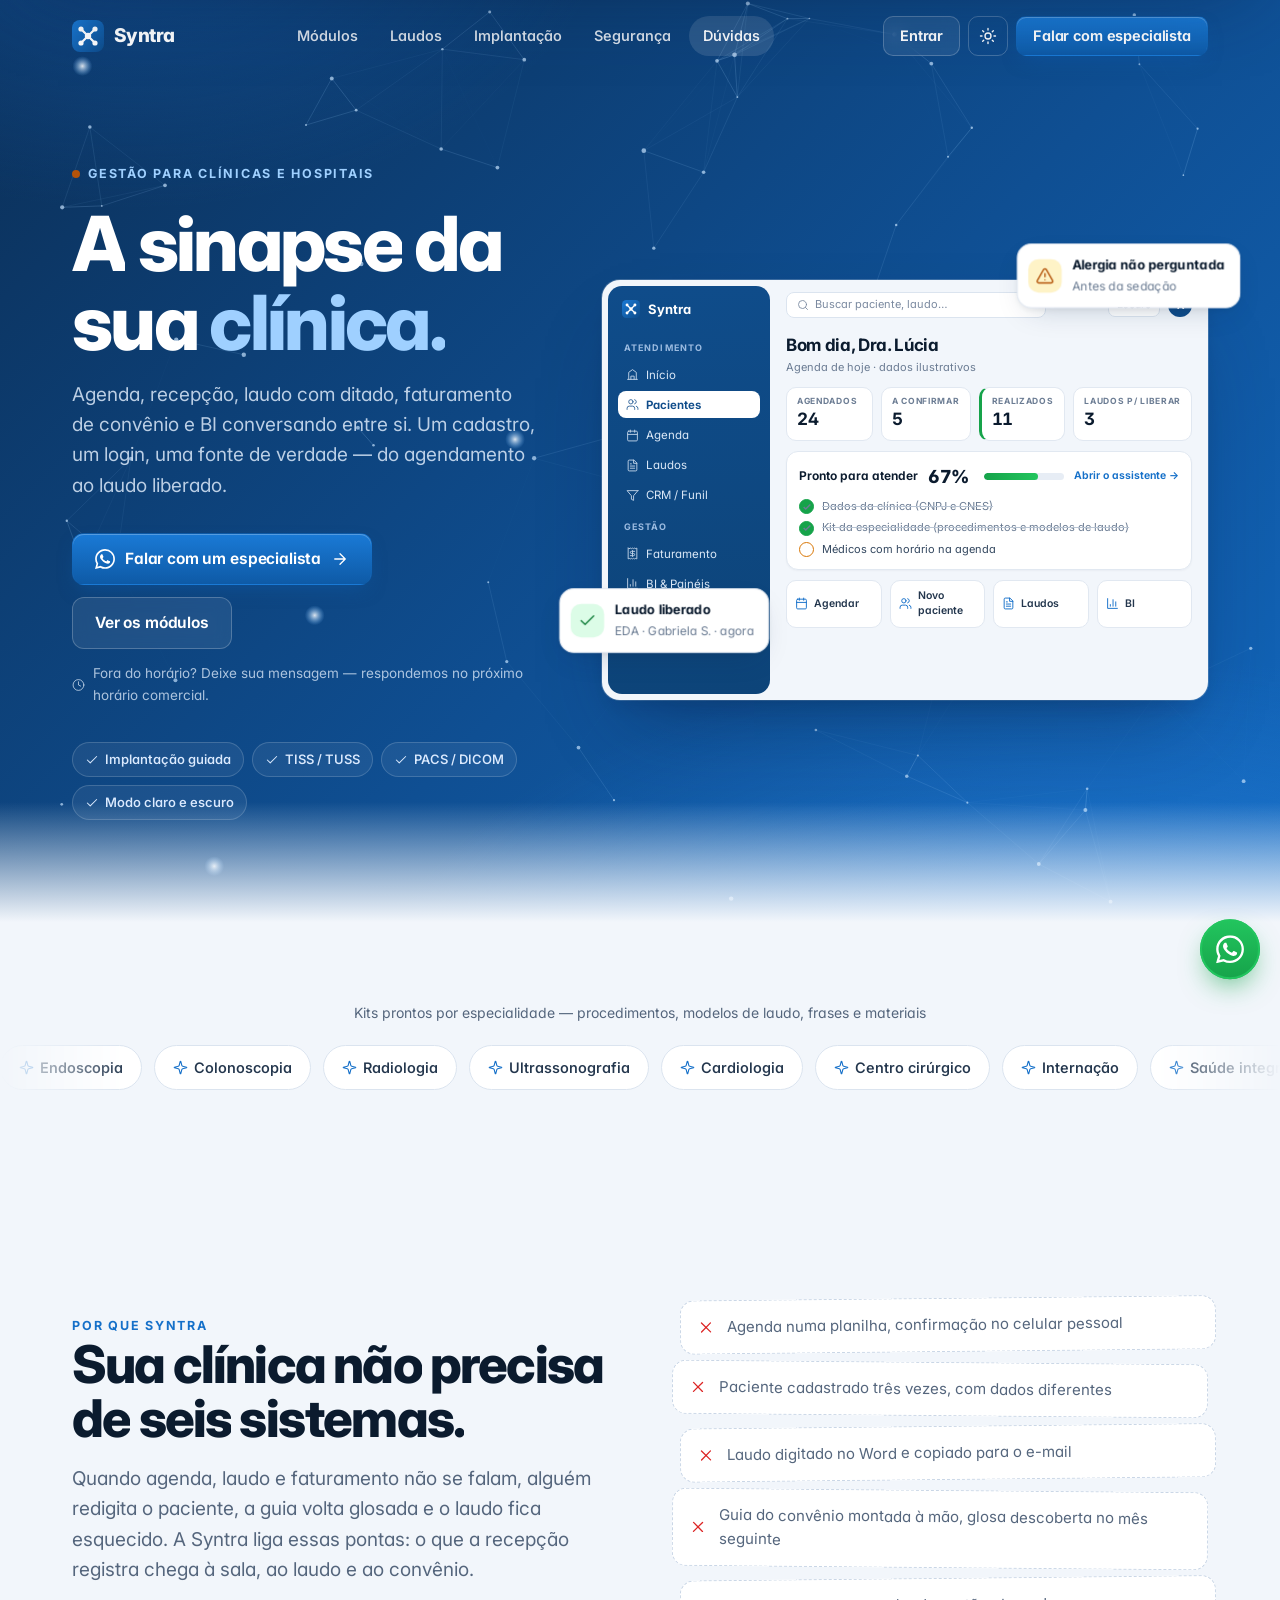
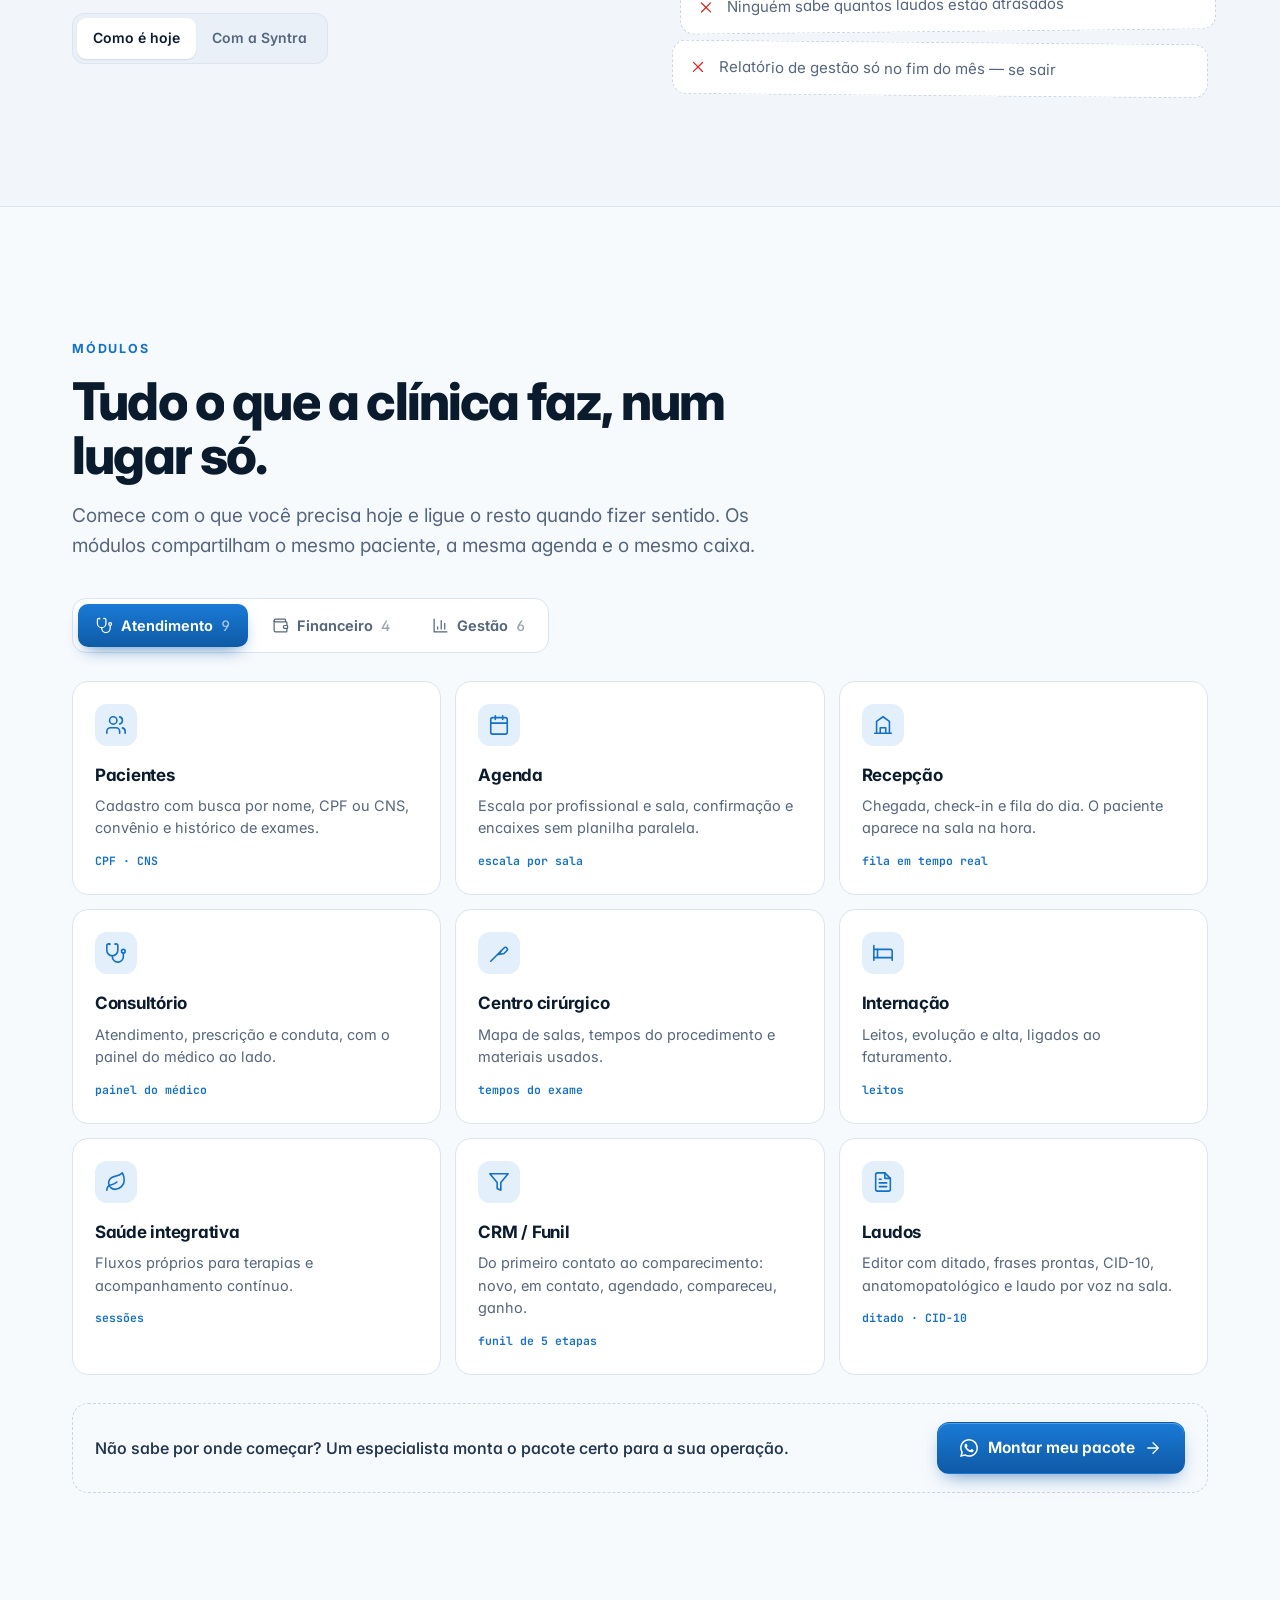
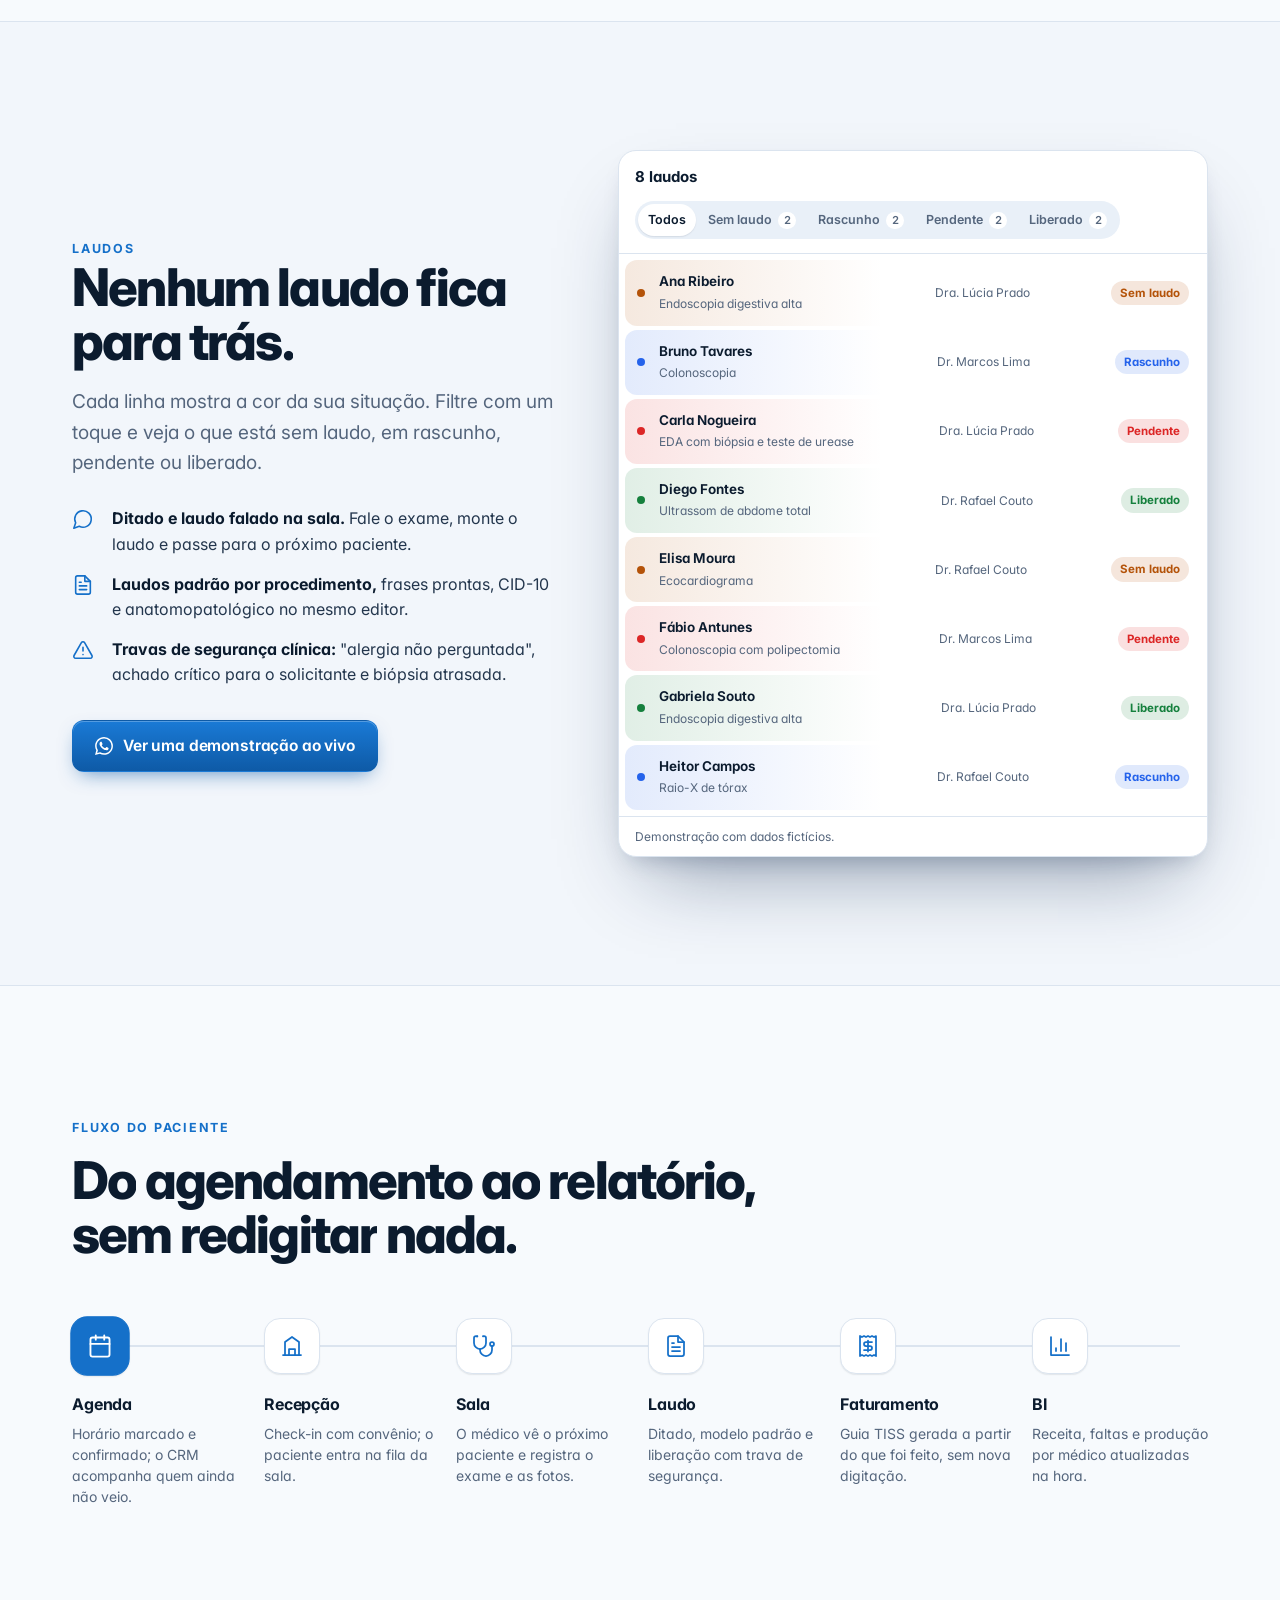
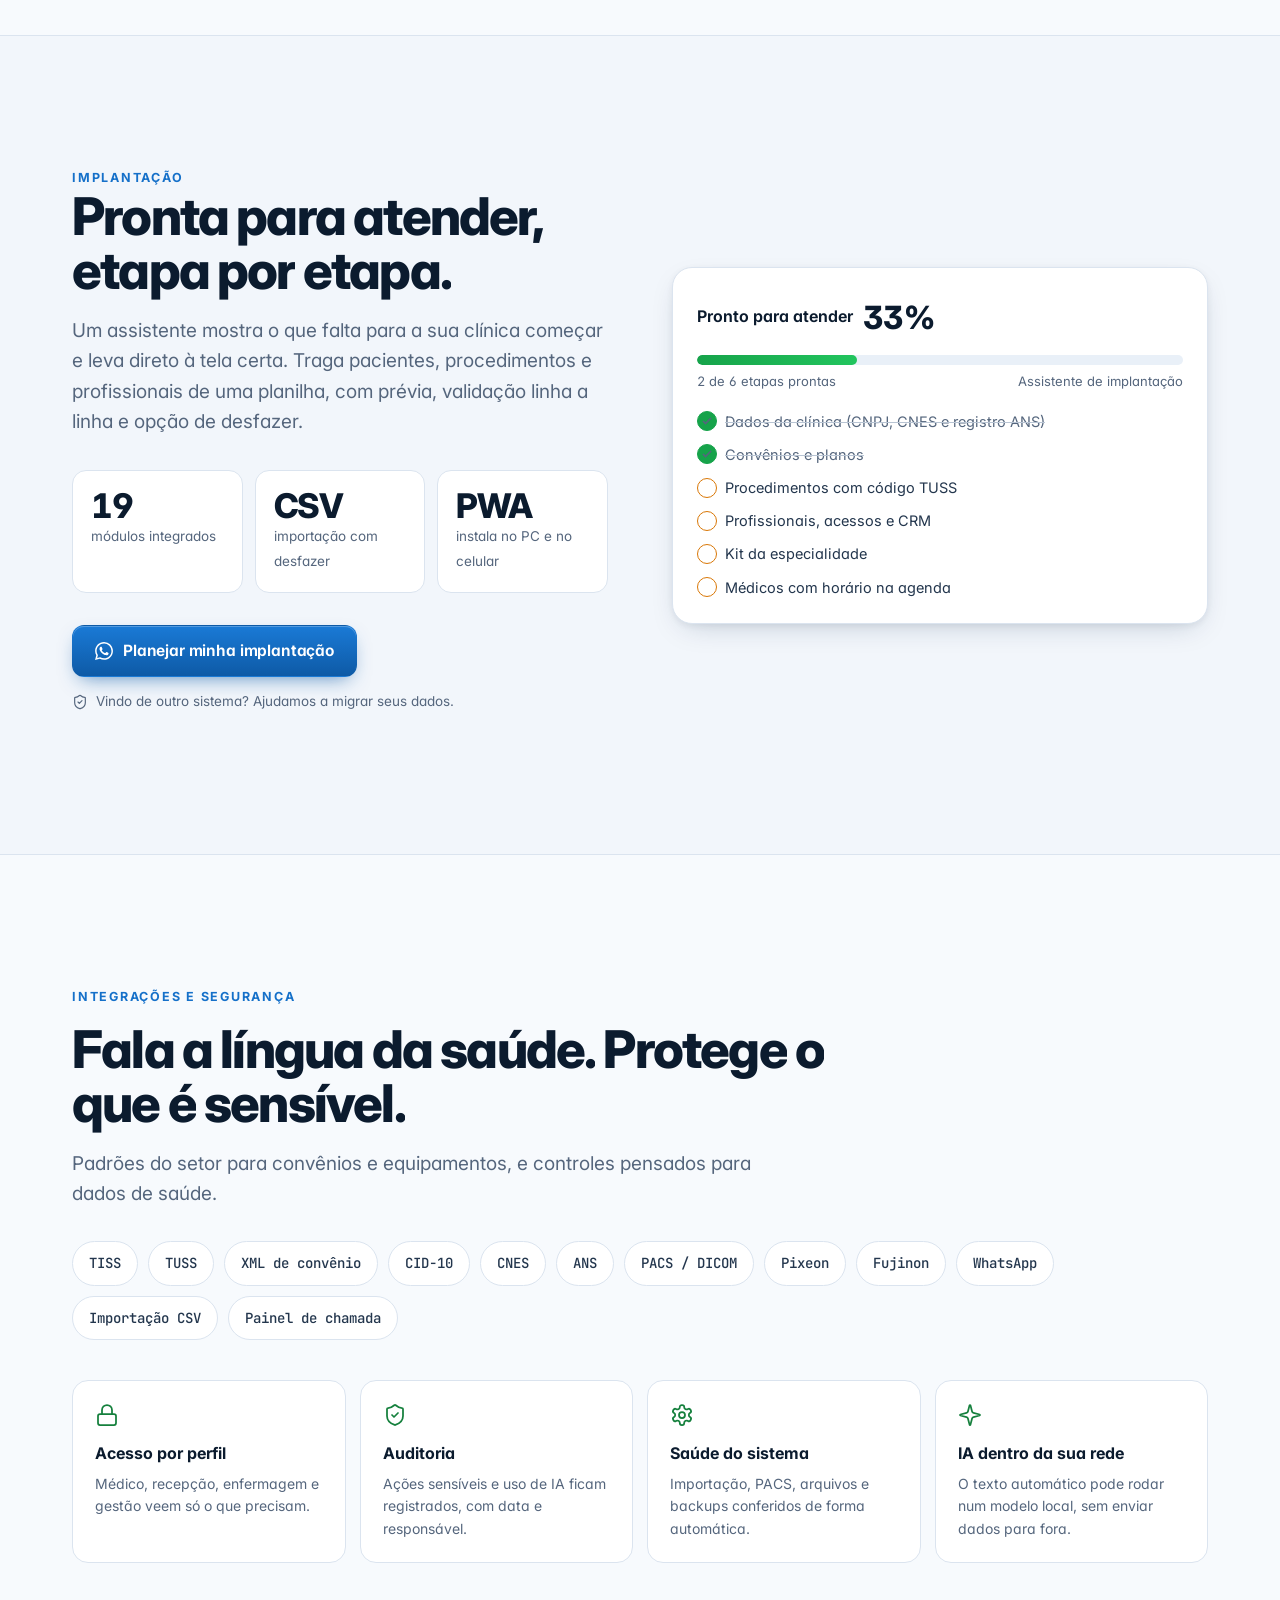
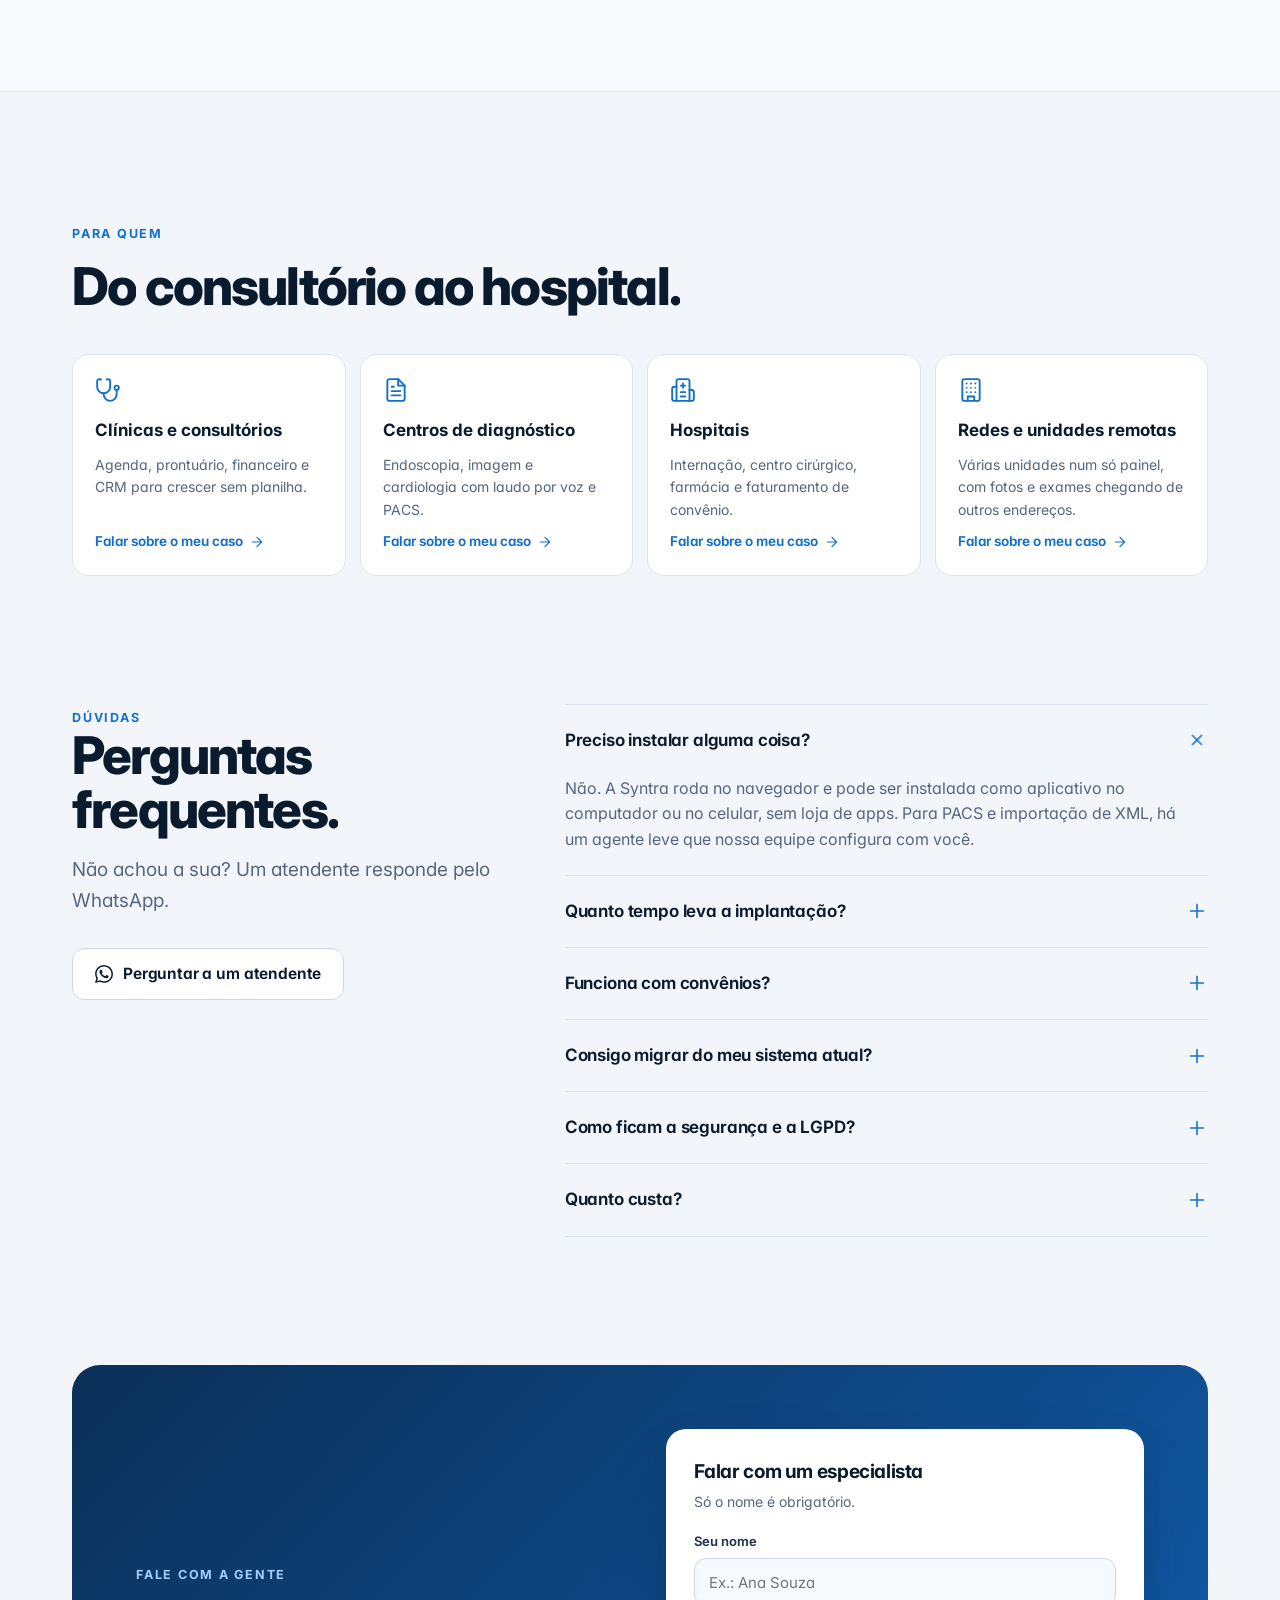
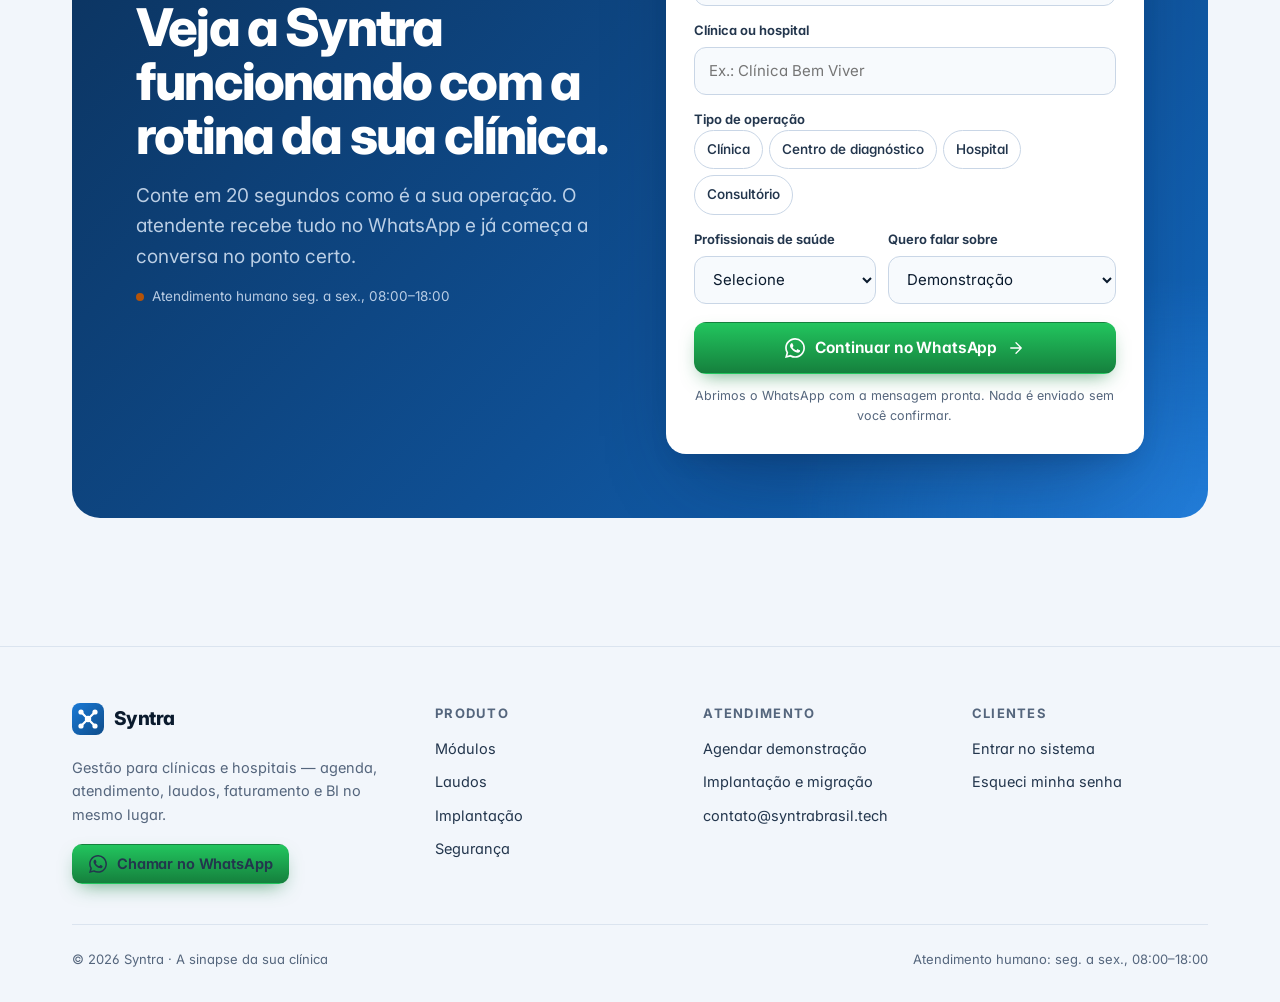
==== index.html @ 1864c022 "Site Syntra: versão estática para GitHub Pages + fonte PHP Co-Authored-By: Claude Opus 5.5 <noreply@" ====
<!doctype html>
<html lang="pt-BR">
<head>
  <meta charset="utf-8">
  <meta name="viewport" content="width=device-width, initial-scale=1, viewport-fit=cover">
  <title>Syntra — gestão para clínicas e hospitais</title>
  <meta name="description" content="Agenda, recepção, laudos com ditado, faturamento TISS, financeiro e BI em um só sistema. Implantação guiada e atendimento humano pelo WhatsApp.">
  <meta name="theme-color" content="#0b2f57">
  <meta property="og:type" content="website">
  <meta property="og:title" content="Syntra — gestão para clínicas e hospitais">
  <meta property="og:description" content="Agenda, recepção, laudos com ditado, faturamento TISS, financeiro e BI em um só sistema. Implantação guiada e atendimento humano pelo WhatsApp.">
  <meta property="og:locale" content="pt_BR">
  <link rel="icon" href="assets/img/favicon.svg" type="image/svg+xml">
  <link rel="preconnect" href="https://fonts.googleapis.com">
  <link rel="preconnect" href="https://fonts.gstatic.com" crossorigin>
  <link href="https://fonts.googleapis.com/css2?family=Inter:wght@400;500;600;700;800&family=JetBrains+Mono:wght@500&display=swap" rel="stylesheet">
  <link rel="stylesheet" href="assets/css/style.css?v=1">
  <script>
    // tema antes da pintura (sem "piscar")
    (function () {
      var d = document.documentElement; d.classList.add('js');
      try { var t = localStorage.getItem('syntra-theme'); if (t) d.dataset.theme = t; } catch (e) {}
    })();
  </script>
  <script type="application/ld+json">
  {"@context":"https://schema.org","@type":"SoftwareApplication","name":"Syntra","applicationCategory":"BusinessApplication","operatingSystem":"Web","description":"Agenda, recepção, laudos com ditado, faturamento TISS, financeiro e BI em um só sistema. Implantação guiada e atendimento humano pelo WhatsApp.","url":"https://syntrabrasil.tech"}
  </script>
</head>
<body>
<a class="skip" href="#conteudo">Pular para o conteúdo</a>

<header class="nav" id="nav">
  <div class="wrap nav__in">
    <a href="#topo" class="logo" aria-label="Syntra — início"><svg class="logo-mark" viewBox="0 0 32 32" aria-hidden="true"><defs><linearGradient id="lg" x1="0" y1="0" x2="1" y2="1"><stop offset="0" stop-color="#1a7ad6"/><stop offset="1" stop-color="#0e4c8a"/></linearGradient></defs><rect width="32" height="32" rx="8" fill="url(#lg)"/><g stroke="#fff" stroke-width="2.2" stroke-linecap="round"><path d="M9 9l14 14M23 9 9 23"/></g><g fill="#fff"><circle cx="9" cy="9" r="2.6"/><circle cx="23" cy="9" r="2.6"/><circle cx="9" cy="23" r="2.6"/><circle cx="23" cy="23" r="2.6"/><circle cx="16" cy="16" r="3.2"/></g></svg><span>Syntra</span></a>

    <nav aria-label="Principal">
      <ul class="nav__links" id="navLinks">
        <li><a href="#modulos">Módulos</a></li>
        <li><a href="#laudos">Laudos</a></li>
        <li><a href="#implantacao">Implantação</a></li>
        <li><a href="#seguranca">Segurança</a></li>
        <li><a href="#faq">Dúvidas</a></li>
        <li class="nav__pill" aria-hidden="true"></li>
      </ul>
    </nav>

    <div class="nav__actions">
      <a class="btn btn--on-dark btn--sm" href="https://app.syntrabrasil.tech/login" rel="noopener">Entrar</a>
      <button class="icon-btn theme-toggle" type="button" aria-label="Alternar tema claro/escuro">
        <svg class="i-sun" width="18" height="18" viewBox="0 0 24 24" fill="none" stroke="currentColor" stroke-width="1.8" stroke-linecap="round"><circle cx="12" cy="12" r="4"/><path d="M12 2v2M12 20v2M4.9 4.9l1.4 1.4M17.7 17.7l1.4 1.4M2 12h2M20 12h2M4.9 19.1l1.4-1.4M17.7 6.3l1.4-1.4"/></svg>
        <svg class="i-moon" width="18" height="18" viewBox="0 0 24 24" fill="none" stroke="currentColor" stroke-width="1.8" stroke-linecap="round"><path d="M12 3a6 6 0 0 0 9 9 9 9 0 1 1-9-9Z"/></svg>
      </button>
      <a class="btn btn--primary btn--sm magnetic" href="https://wa.me/554896225170?text=Ol%C3%A1%21%20Quero%20falar%20com%20um%20especialista%20da%20Syntra." rel="noopener" data-cta="nav">Falar com especialista</a>
      <button class="icon-btn nav__burger" type="button" aria-label="Abrir menu" aria-expanded="false" aria-controls="drawer"><svg class="" width="20" height="20" viewBox="0 0 24 24" fill="none" stroke="currentColor" stroke-width="1.75" stroke-linecap="round" stroke-linejoin="round" aria-hidden="true"><path d="M4 6h16M4 12h16M4 18h16"/></svg></button>
    </div>
  </div>
</header>

<div class="drawer" id="drawer" aria-hidden="true">
  <div class="drawer__bg" data-close></div>
  <div class="drawer__panel" role="dialog" aria-modal="true" aria-label="Menu">
    <div class="drawer__top">
      <span class="logo"><svg class="logo-mark" viewBox="0 0 32 32" aria-hidden="true"><defs><linearGradient id="lg" x1="0" y1="0" x2="1" y2="1"><stop offset="0" stop-color="#1a7ad6"/><stop offset="1" stop-color="#0e4c8a"/></linearGradient></defs><rect width="32" height="32" rx="8" fill="url(#lg)"/><g stroke="#fff" stroke-width="2.2" stroke-linecap="round"><path d="M9 9l14 14M23 9 9 23"/></g><g fill="#fff"><circle cx="9" cy="9" r="2.6"/><circle cx="23" cy="9" r="2.6"/><circle cx="9" cy="23" r="2.6"/><circle cx="23" cy="23" r="2.6"/><circle cx="16" cy="16" r="3.2"/></g></svg>Syntra</span>
      <button class="icon-btn" type="button" data-close aria-label="Fechar menu"><svg class="" width="20" height="20" viewBox="0 0 24 24" fill="none" stroke="currentColor" stroke-width="1.75" stroke-linecap="round" stroke-linejoin="round" aria-hidden="true"><path d="M18 6 6 18M6 6l12 12"/></svg></button>
    </div>
    <ul>
      <li><a href="#modulos" data-close>Módulos <svg class="" width="18" height="18" viewBox="0 0 24 24" fill="none" stroke="currentColor" stroke-width="1.75" stroke-linecap="round" stroke-linejoin="round" aria-hidden="true"><path d="M5 12h14M12 5l7 7-7 7"/></svg></a></li>
      <li><a href="#laudos" data-close>Laudos <svg class="" width="18" height="18" viewBox="0 0 24 24" fill="none" stroke="currentColor" stroke-width="1.75" stroke-linecap="round" stroke-linejoin="round" aria-hidden="true"><path d="M5 12h14M12 5l7 7-7 7"/></svg></a></li>
      <li><a href="#implantacao" data-close>Implantação <svg class="" width="18" height="18" viewBox="0 0 24 24" fill="none" stroke="currentColor" stroke-width="1.75" stroke-linecap="round" stroke-linejoin="round" aria-hidden="true"><path d="M5 12h14M12 5l7 7-7 7"/></svg></a></li>
      <li><a href="#seguranca" data-close>Segurança <svg class="" width="18" height="18" viewBox="0 0 24 24" fill="none" stroke="currentColor" stroke-width="1.75" stroke-linecap="round" stroke-linejoin="round" aria-hidden="true"><path d="M5 12h14M12 5l7 7-7 7"/></svg></a></li>
      <li><a href="#faq" data-close>Dúvidas <svg class="" width="18" height="18" viewBox="0 0 24 24" fill="none" stroke="currentColor" stroke-width="1.75" stroke-linecap="round" stroke-linejoin="round" aria-hidden="true"><path d="M5 12h14M12 5l7 7-7 7"/></svg></a></li>
      <li><a href="https://app.syntrabrasil.tech/login" rel="noopener">Entrar no sistema <svg class="" width="18" height="18" viewBox="0 0 24 24" fill="none" stroke="currentColor" stroke-width="1.75" stroke-linecap="round" stroke-linejoin="round" aria-hidden="true"><path d="M5 12h14M12 5l7 7-7 7"/></svg></a></li>
    </ul>
    <a class="btn btn--wa" href="https://wa.me/554896225170?text=Ol%C3%A1%21%20Quero%20falar%20com%20um%20especialista%20da%20Syntra." rel="noopener" data-cta="menu"><svg class="" width="20" height="20" viewBox="0 0 24 24" fill="currentColor" aria-hidden="true"><path d="M17.47 14.38c-.3-.15-1.75-.86-2.02-.96-.27-.1-.47-.15-.67.15-.2.3-.77.96-.94 1.16-.17.2-.35.22-.64.07-.3-.15-1.25-.46-2.38-1.47-.88-.79-1.47-1.76-1.65-2.06-.17-.3-.02-.46.13-.6.13-.14.3-.35.45-.52.15-.18.2-.3.3-.5.1-.2.05-.37-.03-.52-.07-.15-.67-1.6-.92-2.2-.24-.58-.49-.5-.67-.5h-.57c-.2 0-.52.07-.79.37-.27.3-1.04 1.02-1.04 2.48 0 1.46 1.07 2.88 1.21 3.07.15.2 2.1 3.2 5.08 4.49.71.3 1.26.49 1.7.63.71.22 1.36.19 1.87.12.57-.09 1.75-.72 2-1.41.25-.7.25-1.29.17-1.41-.07-.13-.27-.2-.57-.35M12.05 21.79h-.01a9.87 9.87 0 0 1-5.03-1.38l-.36-.21-3.74.98 1-3.65-.24-.37a9.86 9.86 0 0 1-1.51-5.26c0-5.45 4.44-9.88 9.9-9.88a9.83 9.83 0 0 1 7 2.9 9.82 9.82 0 0 1 2.89 6.99c0 5.45-4.44 9.88-9.89 9.88m8.41-18.3A11.81 11.81 0 0 0 12.05 0C5.5 0 .16 5.34.16 11.89c0 2.1.55 4.14 1.59 5.94L.06 24l6.3-1.65a11.88 11.88 0 0 0 5.68 1.45h.01c6.55 0 11.89-5.34 11.89-11.9 0-3.17-1.24-6.16-3.48-8.4"/></svg> Falar com um atendente</a>
  </div>
</div>

<main id="conteudo">

<!-- =================== HERO =================== -->
<section class="hero" id="topo">
  <canvas class="hero__canvas" data-synapse aria-hidden="true"></canvas>
  <div class="wrap hero__grid">
    <div>
      <span class="eyebrow" data-reveal><span class="presence"><span class="dot"></span></span>
        <span class="shiny">Gestão para clínicas e hospitais</span></span>
      <h1 class="h1 split-text" data-split>A sinapse da sua <em>clínica.</em></h1>
      <p class="lead" data-reveal style="--i:3">Agenda, recepção, laudo com ditado, faturamento de convênio e BI conversando entre si. Um cadastro, um login, uma fonte de verdade — do agendamento ao laudo liberado.</p>
      <div class="cta-row" data-reveal style="--i:4">
        <a class="btn btn--primary magnetic" href="https://wa.me/554896225170?text=Ol%C3%A1%21%20Vim%20pelo%20site%20da%20Syntra%20e%20quero%20conhecer%20o%20sistema%20para%20a%20minha%20cl%C3%ADnica." rel="noopener" data-cta="hero"><svg class="" width="20" height="20" viewBox="0 0 24 24" fill="currentColor" aria-hidden="true"><path d="M17.47 14.38c-.3-.15-1.75-.86-2.02-.96-.27-.1-.47-.15-.67.15-.2.3-.77.96-.94 1.16-.17.2-.35.22-.64.07-.3-.15-1.25-.46-2.38-1.47-.88-.79-1.47-1.76-1.65-2.06-.17-.3-.02-.46.13-.6.13-.14.3-.35.45-.52.15-.18.2-.3.3-.5.1-.2.05-.37-.03-.52-.07-.15-.67-1.6-.92-2.2-.24-.58-.49-.5-.67-.5h-.57c-.2 0-.52.07-.79.37-.27.3-1.04 1.02-1.04 2.48 0 1.46 1.07 2.88 1.21 3.07.15.2 2.1 3.2 5.08 4.49.71.3 1.26.49 1.7.63.71.22 1.36.19 1.87.12.57-.09 1.75-.72 2-1.41.25-.7.25-1.29.17-1.41-.07-.13-.27-.2-.57-.35M12.05 21.79h-.01a9.87 9.87 0 0 1-5.03-1.38l-.36-.21-3.74.98 1-3.65-.24-.37a9.86 9.86 0 0 1-1.51-5.26c0-5.45 4.44-9.88 9.9-9.88a9.83 9.83 0 0 1 7 2.9 9.82 9.82 0 0 1 2.89 6.99c0 5.45-4.44 9.88-9.89 9.88m8.41-18.3A11.81 11.81 0 0 0 12.05 0C5.5 0 .16 5.34.16 11.89c0 2.1.55 4.14 1.59 5.94L.06 24l6.3-1.65a11.88 11.88 0 0 0 5.68 1.45h.01c6.55 0 11.89-5.34 11.89-11.9 0-3.17-1.24-6.16-3.48-8.4"/></svg> Falar com um especialista <svg class="i-arrow" width="18" height="18" viewBox="0 0 24 24" fill="none" stroke="currentColor" stroke-width="1.75" stroke-linecap="round" stroke-linejoin="round" aria-hidden="true"><path d="M5 12h14M12 5l7 7-7 7"/></svg></a>
        <a class="btn btn--on-dark" href="#modulos">Ver os módulos</a>
      </div>
      <p class="cta-note" data-reveal style="--i:5"><svg class="" width="16" height="16" viewBox="0 0 24 24" fill="none" stroke="currentColor" stroke-width="1.75" stroke-linecap="round" stroke-linejoin="round" aria-hidden="true"><circle cx="12" cy="12" r="10"/><path d="M12 6v6l4 2"/></svg>        <span data-hours-note>Atendimento humano seg. a sex., 08:00–18:00.</span></p>
      <div class="hero__chips" data-reveal style="--i:6">
        <span class="chip"><svg class="" width="14" height="14" viewBox="0 0 24 24" fill="none" stroke="currentColor" stroke-width="1.75" stroke-linecap="round" stroke-linejoin="round" aria-hidden="true"><path d="M20 6 9 17l-5-5"/></svg> Implantação guiada</span>
        <span class="chip"><svg class="" width="14" height="14" viewBox="0 0 24 24" fill="none" stroke="currentColor" stroke-width="1.75" stroke-linecap="round" stroke-linejoin="round" aria-hidden="true"><path d="M20 6 9 17l-5-5"/></svg> TISS / TUSS</span>
        <span class="chip"><svg class="" width="14" height="14" viewBox="0 0 24 24" fill="none" stroke="currentColor" stroke-width="1.75" stroke-linecap="round" stroke-linejoin="round" aria-hidden="true"><path d="M20 6 9 17l-5-5"/></svg> PACS / DICOM</span>
        <span class="chip"><svg class="" width="14" height="14" viewBox="0 0 24 24" fill="none" stroke="currentColor" stroke-width="1.75" stroke-linecap="round" stroke-linejoin="round" aria-hidden="true"><path d="M20 6 9 17l-5-5"/></svg> Modo claro e escuro</span>
      </div>
    </div>

    <!-- Prévia real do produto (tela "Início" do novo visual) -->
    <div class="tilt" data-reveal style="--i:2">
      <div class="app" data-tilt aria-label="Prévia da tela inicial do Syntra" role="img">
        <div class="app__glare"></div>
        <aside class="app__side" aria-hidden="true">
          <div class="app__brand"><svg class="" viewBox="0 0 32 32" aria-hidden="true"><defs><linearGradient id="lg" x1="0" y1="0" x2="1" y2="1"><stop offset="0" stop-color="#1a7ad6"/><stop offset="1" stop-color="#0e4c8a"/></linearGradient></defs><rect width="32" height="32" rx="8" fill="url(#lg)"/><g stroke="#fff" stroke-width="2.2" stroke-linecap="round"><path d="M9 9l14 14M23 9 9 23"/></g><g fill="#fff"><circle cx="9" cy="9" r="2.6"/><circle cx="23" cy="9" r="2.6"/><circle cx="9" cy="23" r="2.6"/><circle cx="23" cy="23" r="2.6"/><circle cx="16" cy="16" r="3.2"/></g></svg> Syntra</div>
          <span class="app__sel" data-sel></span>
          <div class="app__grp">Atendimento</div>
          <div class="app__item is-on" data-sel-item><svg class="" width="20" height="20" viewBox="0 0 24 24" fill="none" stroke="currentColor" stroke-width="1.75" stroke-linecap="round" stroke-linejoin="round" aria-hidden="true"><path d="M3 21h18"/><path d="M5 21V8l7-5 7 5v13"/><path d="M9 21v-6h6v6"/></svg> Início</div>
          <div class="app__item" data-sel-item><svg class="" width="20" height="20" viewBox="0 0 24 24" fill="none" stroke="currentColor" stroke-width="1.75" stroke-linecap="round" stroke-linejoin="round" aria-hidden="true"><path d="M16 21v-2a4 4 0 0 0-4-4H6a4 4 0 0 0-4 4v2"/><circle cx="9" cy="7" r="4"/><path d="M22 21v-2a4 4 0 0 0-3-3.87"/><path d="M16 3.13a4 4 0 0 1 0 7.75"/></svg> Pacientes</div>
          <div class="app__item" data-sel-item><svg class="" width="20" height="20" viewBox="0 0 24 24" fill="none" stroke="currentColor" stroke-width="1.75" stroke-linecap="round" stroke-linejoin="round" aria-hidden="true"><rect x="3" y="4" width="18" height="18" rx="2"/><path d="M16 2v4M8 2v4M3 10h18"/></svg> Agenda</div>
          <div class="app__item" data-sel-item><svg class="" width="20" height="20" viewBox="0 0 24 24" fill="none" stroke="currentColor" stroke-width="1.75" stroke-linecap="round" stroke-linejoin="round" aria-hidden="true"><path d="M14 2H6a2 2 0 0 0-2 2v16a2 2 0 0 0 2 2h12a2 2 0 0 0 2-2V8z"/><path d="M14 2v6h6M16 13H8M16 17H8M10 9H8"/></svg> Laudos</div>
          <div class="app__item" data-sel-item><svg class="" width="20" height="20" viewBox="0 0 24 24" fill="none" stroke="currentColor" stroke-width="1.75" stroke-linecap="round" stroke-linejoin="round" aria-hidden="true"><path d="M22 3H2l8 9.46V19l4 2v-8.54L22 3z"/></svg> CRM / Funil</div>
          <div class="app__grp">Gestão</div>
          <div class="app__item" data-sel-item><svg class="" width="20" height="20" viewBox="0 0 24 24" fill="none" stroke="currentColor" stroke-width="1.75" stroke-linecap="round" stroke-linejoin="round" aria-hidden="true"><path d="M4 2v20l2-1 2 1 2-1 2 1 2-1 2 1 2-1 2 1V2l-2 1-2-1-2 1-2-1-2 1-2-1-2 1Z"/><path d="M16 8h-6a2 2 0 1 0 0 4h4a2 2 0 1 1 0 4H8M12 17.5v-11"/></svg> Faturamento</div>
          <div class="app__item" data-sel-item><svg class="" width="20" height="20" viewBox="0 0 24 24" fill="none" stroke="currentColor" stroke-width="1.75" stroke-linecap="round" stroke-linejoin="round" aria-hidden="true"><path d="M3 3v18h18"/><path d="M18 17V9M13 17V5M8 17v-3"/></svg> BI & Painéis</div>
        </aside>
        <div class="app__main" aria-hidden="true">
          <div class="app__top">
            <div class="app__search"><svg class="" width="20" height="20" viewBox="0 0 24 24" fill="none" stroke="currentColor" stroke-width="1.75" stroke-linecap="round" stroke-linejoin="round" aria-hidden="true"><circle cx="11" cy="11" r="8"/><path d="m21 21-4.3-4.3"/></svg> Buscar paciente, laudo…</div>
            <span class="app__pill">Escuro</span>
            <span class="app__avatar">A</span>
          </div>
          <h4>Bom dia, Dra. Lúcia</h4>
          <div class="app__sub">Agenda de hoje · dados ilustrativos</div>
          <div class="kpis">
            <div class="kpi"><small>Agendados</small><b class="tnum" data-count="24">0</b></div>
            <div class="kpi"><small>A confirmar</small><b class="tnum" data-count="5">0</b></div>
            <div class="kpi kpi--ok"><small>Realizados</small><b class="tnum" data-count="11">0</b></div>
            <div class="kpi"><small>Laudos p/ liberar</small><b class="tnum" data-count="3">0</b></div>
          </div>
          <div class="card-ui">
            <div class="ready"><span>Pronto para atender</span><span class="ready__pct tnum" data-ready-pct>0%</span><span class="ready__bar"><i data-ready-bar></i></span><span class="ready__link">Abrir o assistente →</span></div>
            <ul class="steps" data-steps>
              <li><span class="st"><svg viewBox="0 0 24 24" fill="none" stroke="currentColor" stroke-width="3.5"><path d="M20 6 9 17l-5-5"/></svg></span><span>Dados da clínica (CNPJ e CNES)</span></li>
              <li><span class="st"><svg viewBox="0 0 24 24" fill="none" stroke="currentColor" stroke-width="3.5"><path d="M20 6 9 17l-5-5"/></svg></span><span>Kit da especialidade (procedimentos e modelos de laudo)</span></li>
              <li><span class="st"><svg viewBox="0 0 24 24" fill="none" stroke="currentColor" stroke-width="3.5"><path d="M20 6 9 17l-5-5"/></svg></span><span>Médicos com horário na agenda</span></li>
            </ul>
          </div>
          <div class="quick">
            <div><svg class="" width="20" height="20" viewBox="0 0 24 24" fill="none" stroke="currentColor" stroke-width="1.75" stroke-linecap="round" stroke-linejoin="round" aria-hidden="true"><rect x="3" y="4" width="18" height="18" rx="2"/><path d="M16 2v4M8 2v4M3 10h18"/></svg> Agendar</div>
            <div><svg class="" width="20" height="20" viewBox="0 0 24 24" fill="none" stroke="currentColor" stroke-width="1.75" stroke-linecap="round" stroke-linejoin="round" aria-hidden="true"><path d="M16 21v-2a4 4 0 0 0-4-4H6a4 4 0 0 0-4 4v2"/><circle cx="9" cy="7" r="4"/><path d="M22 21v-2a4 4 0 0 0-3-3.87"/><path d="M16 3.13a4 4 0 0 1 0 7.75"/></svg> Novo paciente</div>
            <div><svg class="" width="20" height="20" viewBox="0 0 24 24" fill="none" stroke="currentColor" stroke-width="1.75" stroke-linecap="round" stroke-linejoin="round" aria-hidden="true"><path d="M14 2H6a2 2 0 0 0-2 2v16a2 2 0 0 0 2 2h12a2 2 0 0 0 2-2V8z"/><path d="M14 2v6h6M16 13H8M16 17H8M10 9H8"/></svg> Laudos</div>
            <div><svg class="" width="20" height="20" viewBox="0 0 24 24" fill="none" stroke="currentColor" stroke-width="1.75" stroke-linecap="round" stroke-linejoin="round" aria-hidden="true"><path d="M3 3v18h18"/><path d="M18 17V9M13 17V5M8 17v-3"/></svg> BI</div>
          </div>
        </div>
      </div>
      <div class="float-note float-note--a" aria-hidden="true">
        <span class="float-note__ic" style="background:#dcfce7;color:#15803d"><svg class="" width="18" height="18" viewBox="0 0 24 24" fill="none" stroke="currentColor" stroke-width="1.75" stroke-linecap="round" stroke-linejoin="round" aria-hidden="true"><path d="M20 6 9 17l-5-5"/></svg></span>
        <div><b>Laudo liberado</b><span>EDA · Gabriela S. · agora</span></div>
      </div>
      <div class="float-note float-note--b" aria-hidden="true">
        <span class="float-note__ic" style="background:#fef3c7;color:#b45309"><svg class="" width="18" height="18" viewBox="0 0 24 24" fill="none" stroke="currentColor" stroke-width="1.75" stroke-linecap="round" stroke-linejoin="round" aria-hidden="true"><path d="m21.73 18-8-14a2 2 0 0 0-3.48 0l-8 14A2 2 0 0 0 4 21h16a2 2 0 0 0 1.73-3"/><path d="M12 9v4M12 17h.01"/></svg></span>
        <div><b>Alergia não perguntada</b><span>Antes da sedação</span></div>
      </div>
    </div>
  </div>
  <div class="hero__fade"></div>
</section>

<!-- =================== ESPECIALIDADES =================== -->
<section class="section--tight" aria-label="Especialidades atendidas">
  <p class="trust-title" data-reveal>Kits prontos por especialidade — procedimentos, modelos de laudo, frases e materiais</p>
  <div class="marquee" data-reveal>
    <div class="marquee__track">
              <span class="chip" ><svg class="" width="15" height="15" viewBox="0 0 24 24" fill="none" stroke="currentColor" stroke-width="1.75" stroke-linecap="round" stroke-linejoin="round" aria-hidden="true"><path d="M9.94 15.5A2 2 0 0 0 8.5 14.06l-6.14-1.58a.5.5 0 0 1 0-.96L8.5 9.94A2 2 0 0 0 9.94 8.5l1.58-6.14a.5.5 0 0 1 .96 0L14.06 8.5A2 2 0 0 0 15.5 9.94l6.14 1.58a.5.5 0 0 1 0 .96L15.5 14.06a2 2 0 0 0-1.44 1.44l-1.58 6.14a.5.5 0 0 1-.96 0z"/></svg> Endoscopia</span>
              <span class="chip" ><svg class="" width="15" height="15" viewBox="0 0 24 24" fill="none" stroke="currentColor" stroke-width="1.75" stroke-linecap="round" stroke-linejoin="round" aria-hidden="true"><path d="M9.94 15.5A2 2 0 0 0 8.5 14.06l-6.14-1.58a.5.5 0 0 1 0-.96L8.5 9.94A2 2 0 0 0 9.94 8.5l1.58-6.14a.5.5 0 0 1 .96 0L14.06 8.5A2 2 0 0 0 15.5 9.94l6.14 1.58a.5.5 0 0 1 0 .96L15.5 14.06a2 2 0 0 0-1.44 1.44l-1.58 6.14a.5.5 0 0 1-.96 0z"/></svg> Colonoscopia</span>
              <span class="chip" ><svg class="" width="15" height="15" viewBox="0 0 24 24" fill="none" stroke="currentColor" stroke-width="1.75" stroke-linecap="round" stroke-linejoin="round" aria-hidden="true"><path d="M9.94 15.5A2 2 0 0 0 8.5 14.06l-6.14-1.58a.5.5 0 0 1 0-.96L8.5 9.94A2 2 0 0 0 9.94 8.5l1.58-6.14a.5.5 0 0 1 .96 0L14.06 8.5A2 2 0 0 0 15.5 9.94l6.14 1.58a.5.5 0 0 1 0 .96L15.5 14.06a2 2 0 0 0-1.44 1.44l-1.58 6.14a.5.5 0 0 1-.96 0z"/></svg> Radiologia</span>
              <span class="chip" ><svg class="" width="15" height="15" viewBox="0 0 24 24" fill="none" stroke="currentColor" stroke-width="1.75" stroke-linecap="round" stroke-linejoin="round" aria-hidden="true"><path d="M9.94 15.5A2 2 0 0 0 8.5 14.06l-6.14-1.58a.5.5 0 0 1 0-.96L8.5 9.94A2 2 0 0 0 9.94 8.5l1.58-6.14a.5.5 0 0 1 .96 0L14.06 8.5A2 2 0 0 0 15.5 9.94l6.14 1.58a.5.5 0 0 1 0 .96L15.5 14.06a2 2 0 0 0-1.44 1.44l-1.58 6.14a.5.5 0 0 1-.96 0z"/></svg> Ultrassonografia</span>
              <span class="chip" ><svg class="" width="15" height="15" viewBox="0 0 24 24" fill="none" stroke="currentColor" stroke-width="1.75" stroke-linecap="round" stroke-linejoin="round" aria-hidden="true"><path d="M9.94 15.5A2 2 0 0 0 8.5 14.06l-6.14-1.58a.5.5 0 0 1 0-.96L8.5 9.94A2 2 0 0 0 9.94 8.5l1.58-6.14a.5.5 0 0 1 .96 0L14.06 8.5A2 2 0 0 0 15.5 9.94l6.14 1.58a.5.5 0 0 1 0 .96L15.5 14.06a2 2 0 0 0-1.44 1.44l-1.58 6.14a.5.5 0 0 1-.96 0z"/></svg> Cardiologia</span>
              <span class="chip" ><svg class="" width="15" height="15" viewBox="0 0 24 24" fill="none" stroke="currentColor" stroke-width="1.75" stroke-linecap="round" stroke-linejoin="round" aria-hidden="true"><path d="M9.94 15.5A2 2 0 0 0 8.5 14.06l-6.14-1.58a.5.5 0 0 1 0-.96L8.5 9.94A2 2 0 0 0 9.94 8.5l1.58-6.14a.5.5 0 0 1 .96 0L14.06 8.5A2 2 0 0 0 15.5 9.94l6.14 1.58a.5.5 0 0 1 0 .96L15.5 14.06a2 2 0 0 0-1.44 1.44l-1.58 6.14a.5.5 0 0 1-.96 0z"/></svg> Centro cirúrgico</span>
              <span class="chip" ><svg class="" width="15" height="15" viewBox="0 0 24 24" fill="none" stroke="currentColor" stroke-width="1.75" stroke-linecap="round" stroke-linejoin="round" aria-hidden="true"><path d="M9.94 15.5A2 2 0 0 0 8.5 14.06l-6.14-1.58a.5.5 0 0 1 0-.96L8.5 9.94A2 2 0 0 0 9.94 8.5l1.58-6.14a.5.5 0 0 1 .96 0L14.06 8.5A2 2 0 0 0 15.5 9.94l6.14 1.58a.5.5 0 0 1 0 .96L15.5 14.06a2 2 0 0 0-1.44 1.44l-1.58 6.14a.5.5 0 0 1-.96 0z"/></svg> Internação</span>
              <span class="chip" ><svg class="" width="15" height="15" viewBox="0 0 24 24" fill="none" stroke="currentColor" stroke-width="1.75" stroke-linecap="round" stroke-linejoin="round" aria-hidden="true"><path d="M9.94 15.5A2 2 0 0 0 8.5 14.06l-6.14-1.58a.5.5 0 0 1 0-.96L8.5 9.94A2 2 0 0 0 9.94 8.5l1.58-6.14a.5.5 0 0 1 .96 0L14.06 8.5A2 2 0 0 0 15.5 9.94l6.14 1.58a.5.5 0 0 1 0 .96L15.5 14.06a2 2 0 0 0-1.44 1.44l-1.58 6.14a.5.5 0 0 1-.96 0z"/></svg> Saúde integrativa</span>
              <span class="chip" ><svg class="" width="15" height="15" viewBox="0 0 24 24" fill="none" stroke="currentColor" stroke-width="1.75" stroke-linecap="round" stroke-linejoin="round" aria-hidden="true"><path d="M9.94 15.5A2 2 0 0 0 8.5 14.06l-6.14-1.58a.5.5 0 0 1 0-.96L8.5 9.94A2 2 0 0 0 9.94 8.5l1.58-6.14a.5.5 0 0 1 .96 0L14.06 8.5A2 2 0 0 0 15.5 9.94l6.14 1.58a.5.5 0 0 1 0 .96L15.5 14.06a2 2 0 0 0-1.44 1.44l-1.58 6.14a.5.5 0 0 1-.96 0z"/></svg> Consultórios</span>
              <span class="chip" ><svg class="" width="15" height="15" viewBox="0 0 24 24" fill="none" stroke="currentColor" stroke-width="1.75" stroke-linecap="round" stroke-linejoin="round" aria-hidden="true"><path d="M9.94 15.5A2 2 0 0 0 8.5 14.06l-6.14-1.58a.5.5 0 0 1 0-.96L8.5 9.94A2 2 0 0 0 9.94 8.5l1.58-6.14a.5.5 0 0 1 .96 0L14.06 8.5A2 2 0 0 0 15.5 9.94l6.14 1.58a.5.5 0 0 1 0 .96L15.5 14.06a2 2 0 0 0-1.44 1.44l-1.58 6.14a.5.5 0 0 1-.96 0z"/></svg> Clínicas multiespecialidade</span>
              <span class="chip" aria-hidden="true"><svg class="" width="15" height="15" viewBox="0 0 24 24" fill="none" stroke="currentColor" stroke-width="1.75" stroke-linecap="round" stroke-linejoin="round" aria-hidden="true"><path d="M9.94 15.5A2 2 0 0 0 8.5 14.06l-6.14-1.58a.5.5 0 0 1 0-.96L8.5 9.94A2 2 0 0 0 9.94 8.5l1.58-6.14a.5.5 0 0 1 .96 0L14.06 8.5A2 2 0 0 0 15.5 9.94l6.14 1.58a.5.5 0 0 1 0 .96L15.5 14.06a2 2 0 0 0-1.44 1.44l-1.58 6.14a.5.5 0 0 1-.96 0z"/></svg> Endoscopia</span>
              <span class="chip" aria-hidden="true"><svg class="" width="15" height="15" viewBox="0 0 24 24" fill="none" stroke="currentColor" stroke-width="1.75" stroke-linecap="round" stroke-linejoin="round" aria-hidden="true"><path d="M9.94 15.5A2 2 0 0 0 8.5 14.06l-6.14-1.58a.5.5 0 0 1 0-.96L8.5 9.94A2 2 0 0 0 9.94 8.5l1.58-6.14a.5.5 0 0 1 .96 0L14.06 8.5A2 2 0 0 0 15.5 9.94l6.14 1.58a.5.5 0 0 1 0 .96L15.5 14.06a2 2 0 0 0-1.44 1.44l-1.58 6.14a.5.5 0 0 1-.96 0z"/></svg> Colonoscopia</span>
              <span class="chip" aria-hidden="true"><svg class="" width="15" height="15" viewBox="0 0 24 24" fill="none" stroke="currentColor" stroke-width="1.75" stroke-linecap="round" stroke-linejoin="round" aria-hidden="true"><path d="M9.94 15.5A2 2 0 0 0 8.5 14.06l-6.14-1.58a.5.5 0 0 1 0-.96L8.5 9.94A2 2 0 0 0 9.94 8.5l1.58-6.14a.5.5 0 0 1 .96 0L14.06 8.5A2 2 0 0 0 15.5 9.94l6.14 1.58a.5.5 0 0 1 0 .96L15.5 14.06a2 2 0 0 0-1.44 1.44l-1.58 6.14a.5.5 0 0 1-.96 0z"/></svg> Radiologia</span>
              <span class="chip" aria-hidden="true"><svg class="" width="15" height="15" viewBox="0 0 24 24" fill="none" stroke="currentColor" stroke-width="1.75" stroke-linecap="round" stroke-linejoin="round" aria-hidden="true"><path d="M9.94 15.5A2 2 0 0 0 8.5 14.06l-6.14-1.58a.5.5 0 0 1 0-.96L8.5 9.94A2 2 0 0 0 9.94 8.5l1.58-6.14a.5.5 0 0 1 .96 0L14.06 8.5A2 2 0 0 0 15.5 9.94l6.14 1.58a.5.5 0 0 1 0 .96L15.5 14.06a2 2 0 0 0-1.44 1.44l-1.58 6.14a.5.5 0 0 1-.96 0z"/></svg> Ultrassonografia</span>
              <span class="chip" aria-hidden="true"><svg class="" width="15" height="15" viewBox="0 0 24 24" fill="none" stroke="currentColor" stroke-width="1.75" stroke-linecap="round" stroke-linejoin="round" aria-hidden="true"><path d="M9.94 15.5A2 2 0 0 0 8.5 14.06l-6.14-1.58a.5.5 0 0 1 0-.96L8.5 9.94A2 2 0 0 0 9.94 8.5l1.58-6.14a.5.5 0 0 1 .96 0L14.06 8.5A2 2 0 0 0 15.5 9.94l6.14 1.58a.5.5 0 0 1 0 .96L15.5 14.06a2 2 0 0 0-1.44 1.44l-1.58 6.14a.5.5 0 0 1-.96 0z"/></svg> Cardiologia</span>
              <span class="chip" aria-hidden="true"><svg class="" width="15" height="15" viewBox="0 0 24 24" fill="none" stroke="currentColor" stroke-width="1.75" stroke-linecap="round" stroke-linejoin="round" aria-hidden="true"><path d="M9.94 15.5A2 2 0 0 0 8.5 14.06l-6.14-1.58a.5.5 0 0 1 0-.96L8.5 9.94A2 2 0 0 0 9.94 8.5l1.58-6.14a.5.5 0 0 1 .96 0L14.06 8.5A2 2 0 0 0 15.5 9.94l6.14 1.58a.5.5 0 0 1 0 .96L15.5 14.06a2 2 0 0 0-1.44 1.44l-1.58 6.14a.5.5 0 0 1-.96 0z"/></svg> Centro cirúrgico</span>
              <span class="chip" aria-hidden="true"><svg class="" width="15" height="15" viewBox="0 0 24 24" fill="none" stroke="currentColor" stroke-width="1.75" stroke-linecap="round" stroke-linejoin="round" aria-hidden="true"><path d="M9.94 15.5A2 2 0 0 0 8.5 14.06l-6.14-1.58a.5.5 0 0 1 0-.96L8.5 9.94A2 2 0 0 0 9.94 8.5l1.58-6.14a.5.5 0 0 1 .96 0L14.06 8.5A2 2 0 0 0 15.5 9.94l6.14 1.58a.5.5 0 0 1 0 .96L15.5 14.06a2 2 0 0 0-1.44 1.44l-1.58 6.14a.5.5 0 0 1-.96 0z"/></svg> Internação</span>
              <span class="chip" aria-hidden="true"><svg class="" width="15" height="15" viewBox="0 0 24 24" fill="none" stroke="currentColor" stroke-width="1.75" stroke-linecap="round" stroke-linejoin="round" aria-hidden="true"><path d="M9.94 15.5A2 2 0 0 0 8.5 14.06l-6.14-1.58a.5.5 0 0 1 0-.96L8.5 9.94A2 2 0 0 0 9.94 8.5l1.58-6.14a.5.5 0 0 1 .96 0L14.06 8.5A2 2 0 0 0 15.5 9.94l6.14 1.58a.5.5 0 0 1 0 .96L15.5 14.06a2 2 0 0 0-1.44 1.44l-1.58 6.14a.5.5 0 0 1-.96 0z"/></svg> Saúde integrativa</span>
              <span class="chip" aria-hidden="true"><svg class="" width="15" height="15" viewBox="0 0 24 24" fill="none" stroke="currentColor" stroke-width="1.75" stroke-linecap="round" stroke-linejoin="round" aria-hidden="true"><path d="M9.94 15.5A2 2 0 0 0 8.5 14.06l-6.14-1.58a.5.5 0 0 1 0-.96L8.5 9.94A2 2 0 0 0 9.94 8.5l1.58-6.14a.5.5 0 0 1 .96 0L14.06 8.5A2 2 0 0 0 15.5 9.94l6.14 1.58a.5.5 0 0 1 0 .96L15.5 14.06a2 2 0 0 0-1.44 1.44l-1.58 6.14a.5.5 0 0 1-.96 0z"/></svg> Consultórios</span>
              <span class="chip" aria-hidden="true"><svg class="" width="15" height="15" viewBox="0 0 24 24" fill="none" stroke="currentColor" stroke-width="1.75" stroke-linecap="round" stroke-linejoin="round" aria-hidden="true"><path d="M9.94 15.5A2 2 0 0 0 8.5 14.06l-6.14-1.58a.5.5 0 0 1 0-.96L8.5 9.94A2 2 0 0 0 9.94 8.5l1.58-6.14a.5.5 0 0 1 .96 0L14.06 8.5A2 2 0 0 0 15.5 9.94l6.14 1.58a.5.5 0 0 1 0 .96L15.5 14.06a2 2 0 0 0-1.44 1.44l-1.58 6.14a.5.5 0 0 1-.96 0z"/></svg> Clínicas multiespecialidade</span>
          </div>
  </div>
</section>

<!-- =================== PROBLEMA x SOLUÇÃO =================== -->
<section class="section" id="porque">
  <div class="wrap split">
    <div>
      <span class="eyebrow" data-reveal>Por que Syntra</span>
      <h2 class="h2 split-text" data-split>Sua clínica não precisa de seis sistemas.</h2>
      <p class="lead" data-reveal>Quando agenda, laudo e faturamento não se falam, alguém redigita o paciente, a guia volta glosada e o laudo fica esquecido. A Syntra liga essas pontas: o que a recepção registra chega à sala, ao laudo e ao convênio.</p>
      <div class="seg" role="tablist" aria-label="Comparar" data-seg>
        <span class="seg__thumb" aria-hidden="true"></span>
        <button role="tab" aria-selected="true" aria-controls="cmp-hoje" id="tab-hoje">Como é hoje</button>
        <button role="tab" aria-selected="false" aria-controls="cmp-syntra" id="tab-syntra" tabindex="-1">Com a Syntra</button>
      </div>
    </div>
    <div class="compare" data-reveal>
      <div class="compare__pane" id="cmp-hoje" role="tabpanel" aria-labelledby="tab-hoje">
        <div class="chaos"><svg class="" width="18" height="18" viewBox="0 0 24 24" fill="none" stroke="currentColor" stroke-width="1.75" stroke-linecap="round" stroke-linejoin="round" aria-hidden="true"><path d="M18 6 6 18M6 6l12 12"/></svg> Agenda numa planilha, confirmação no celular pessoal</div>
        <div class="chaos"><svg class="" width="18" height="18" viewBox="0 0 24 24" fill="none" stroke="currentColor" stroke-width="1.75" stroke-linecap="round" stroke-linejoin="round" aria-hidden="true"><path d="M18 6 6 18M6 6l12 12"/></svg> Paciente cadastrado três vezes, com dados diferentes</div>
        <div class="chaos"><svg class="" width="18" height="18" viewBox="0 0 24 24" fill="none" stroke="currentColor" stroke-width="1.75" stroke-linecap="round" stroke-linejoin="round" aria-hidden="true"><path d="M18 6 6 18M6 6l12 12"/></svg> Laudo digitado no Word e copiado para o e-mail</div>
        <div class="chaos"><svg class="" width="18" height="18" viewBox="0 0 24 24" fill="none" stroke="currentColor" stroke-width="1.75" stroke-linecap="round" stroke-linejoin="round" aria-hidden="true"><path d="M18 6 6 18M6 6l12 12"/></svg> Guia do convênio montada à mão, glosa descoberta no mês seguinte</div>
        <div class="chaos"><svg class="" width="18" height="18" viewBox="0 0 24 24" fill="none" stroke="currentColor" stroke-width="1.75" stroke-linecap="round" stroke-linejoin="round" aria-hidden="true"><path d="M18 6 6 18M6 6l12 12"/></svg> Ninguém sabe quantos laudos estão atrasados</div>
        <div class="chaos"><svg class="" width="18" height="18" viewBox="0 0 24 24" fill="none" stroke="currentColor" stroke-width="1.75" stroke-linecap="round" stroke-linejoin="round" aria-hidden="true"><path d="M18 6 6 18M6 6l12 12"/></svg> Relatório de gestão só no fim do mês — se sair</div>
      </div>
      <div class="compare__pane" id="cmp-syntra" role="tabpanel" aria-labelledby="tab-syntra" hidden>
        <div class="unified">
          <div class="unified__row"><svg class="ok" width="18" height="18" viewBox="0 0 24 24" fill="none" stroke="currentColor" stroke-width="1.75" stroke-linecap="round" stroke-linejoin="round" aria-hidden="true"><path d="M20 6 9 17l-5-5"/></svg> Agenda com confirmação e fila da recepção <small>Agenda</small></div>
          <div class="unified__row"><svg class="ok" width="18" height="18" viewBox="0 0 24 24" fill="none" stroke="currentColor" stroke-width="1.75" stroke-linecap="round" stroke-linejoin="round" aria-hidden="true"><path d="M20 6 9 17l-5-5"/></svg> Um cadastro por paciente (CPF/CNS) <small>Pacientes</small></div>
          <div class="unified__row"><svg class="ok" width="18" height="18" viewBox="0 0 24 24" fill="none" stroke="currentColor" stroke-width="1.75" stroke-linecap="round" stroke-linejoin="round" aria-hidden="true"><path d="M20 6 9 17l-5-5"/></svg> Laudo com ditado, frases prontas e CID-10 <small>Laudos</small></div>
          <div class="unified__row"><svg class="ok" width="18" height="18" viewBox="0 0 24 24" fill="none" stroke="currentColor" stroke-width="1.75" stroke-linecap="round" stroke-linejoin="round" aria-hidden="true"><path d="M20 6 9 17l-5-5"/></svg> Guias TISS com códigos TUSS e XML automático <small>Faturamento</small></div>
          <div class="unified__row"><svg class="ok" width="18" height="18" viewBox="0 0 24 24" fill="none" stroke="currentColor" stroke-width="1.75" stroke-linecap="round" stroke-linejoin="round" aria-hidden="true"><path d="M20 6 9 17l-5-5"/></svg> Pendências por médico, com alerta <small>Qualidade</small></div>
          <div class="unified__row"><svg class="ok" width="18" height="18" viewBox="0 0 24 24" fill="none" stroke="currentColor" stroke-width="1.75" stroke-linecap="round" stroke-linejoin="round" aria-hidden="true"><path d="M20 6 9 17l-5-5"/></svg> BI de 12 meses em tempo real e painel para TV <small>BI</small></div>
        </div>
      </div>
    </div>
  </div>
</section>

<!-- =================== MÓDULOS =================== -->
<section class="section" id="modulos" style="background:var(--surface-2);border-block:1px solid var(--line)">
  <div class="wrap">
    <div class="section-head">
      <span class="eyebrow" data-reveal>Módulos</span>
      <h2 class="h2 split-text" data-split>Tudo o que a clínica faz, num lugar só.</h2>
      <p class="lead" data-reveal>Comece com o que você precisa hoje e ligue o resto quando fizer sentido. Os módulos compartilham o mesmo paciente, a mesma agenda e o mesmo caixa.</p>
    </div>

    <div class="tabs" role="tablist" aria-label="Áreas do sistema" data-tabs data-reveal>
      <span class="tabs__thumb" aria-hidden="true"></span>
              <button role="tab" id="t-atendimento" aria-controls="p-atendimento" aria-selected="true" >
          <svg class="" width="17" height="17" viewBox="0 0 24 24" fill="none" stroke="currentColor" stroke-width="1.75" stroke-linecap="round" stroke-linejoin="round" aria-hidden="true"><path d="M4.8 2.3A.3.3 0 1 0 5 2H4a2 2 0 0 0-2 2v5a6 6 0 0 0 6 6 6 6 0 0 0 6-6V4a2 2 0 0 0-2-2h-1a.2.2 0 1 0 .3.3"/><path d="M8 15v1a6 6 0 0 0 6 6 6 6 0 0 0 6-6v-4"/><circle cx="20" cy="10" r="2"/></svg> Atendimento <span class="tnum" style="opacity:.6;font-weight:500">9</span>
        </button>
              <button role="tab" id="t-financeiro" aria-controls="p-financeiro" aria-selected="false" tabindex="-1">
          <svg class="" width="17" height="17" viewBox="0 0 24 24" fill="none" stroke="currentColor" stroke-width="1.75" stroke-linecap="round" stroke-linejoin="round" aria-hidden="true"><path d="M19 7V4a1 1 0 0 0-1-1H5a2 2 0 0 0 0 4h15a1 1 0 0 1 1 1v4h-3a2 2 0 0 0 0 4h3a1 1 0 0 0 1-1v-2a1 1 0 0 0-1-1"/><path d="M3 5v14a2 2 0 0 0 2 2h15a1 1 0 0 0 1-1v-4"/></svg> Financeiro <span class="tnum" style="opacity:.6;font-weight:500">4</span>
        </button>
              <button role="tab" id="t-gestao" aria-controls="p-gestao" aria-selected="false" tabindex="-1">
          <svg class="" width="17" height="17" viewBox="0 0 24 24" fill="none" stroke="currentColor" stroke-width="1.75" stroke-linecap="round" stroke-linejoin="round" aria-hidden="true"><path d="M3 3v18h18"/><path d="M18 17V9M13 17V5M8 17v-3"/></svg> Gestão <span class="tnum" style="opacity:.6;font-weight:500">6</span>
        </button>
          </div>

          <div class="tab-panel" id="p-atendimento" role="tabpanel" aria-labelledby="t-atendimento" >
                  <article class="mod" style="--i:0" data-reveal>
            <div class="mod__ic"><svg class="" width="22" height="22" viewBox="0 0 24 24" fill="none" stroke="currentColor" stroke-width="1.75" stroke-linecap="round" stroke-linejoin="round" aria-hidden="true"><path d="M16 21v-2a4 4 0 0 0-4-4H6a4 4 0 0 0-4 4v2"/><circle cx="9" cy="7" r="4"/><path d="M22 21v-2a4 4 0 0 0-3-3.87"/><path d="M16 3.13a4 4 0 0 1 0 7.75"/></svg></div>
            <h3>Pacientes</h3>
            <p>Cadastro com busca por nome, CPF ou CNS, convênio e histórico de exames.</p>
            <span class="mod__tag">CPF · CNS</span>
          </article>
                  <article class="mod" style="--i:1" data-reveal>
            <div class="mod__ic"><svg class="" width="22" height="22" viewBox="0 0 24 24" fill="none" stroke="currentColor" stroke-width="1.75" stroke-linecap="round" stroke-linejoin="round" aria-hidden="true"><rect x="3" y="4" width="18" height="18" rx="2"/><path d="M16 2v4M8 2v4M3 10h18"/></svg></div>
            <h3>Agenda</h3>
            <p>Escala por profissional e sala, confirmação e encaixes sem planilha paralela.</p>
            <span class="mod__tag">escala por sala</span>
          </article>
                  <article class="mod" style="--i:2" data-reveal>
            <div class="mod__ic"><svg class="" width="22" height="22" viewBox="0 0 24 24" fill="none" stroke="currentColor" stroke-width="1.75" stroke-linecap="round" stroke-linejoin="round" aria-hidden="true"><path d="M3 21h18"/><path d="M5 21V8l7-5 7 5v13"/><path d="M9 21v-6h6v6"/></svg></div>
            <h3>Recepção</h3>
            <p>Chegada, check-in e fila do dia. O paciente aparece na sala na hora.</p>
            <span class="mod__tag">fila em tempo real</span>
          </article>
                  <article class="mod" style="--i:3" data-reveal>
            <div class="mod__ic"><svg class="" width="22" height="22" viewBox="0 0 24 24" fill="none" stroke="currentColor" stroke-width="1.75" stroke-linecap="round" stroke-linejoin="round" aria-hidden="true"><path d="M4.8 2.3A.3.3 0 1 0 5 2H4a2 2 0 0 0-2 2v5a6 6 0 0 0 6 6 6 6 0 0 0 6-6V4a2 2 0 0 0-2-2h-1a.2.2 0 1 0 .3.3"/><path d="M8 15v1a6 6 0 0 0 6 6 6 6 0 0 0 6-6v-4"/><circle cx="20" cy="10" r="2"/></svg></div>
            <h3>Consultório</h3>
            <p>Atendimento, prescrição e conduta, com o painel do médico ao lado.</p>
            <span class="mod__tag">painel do médico</span>
          </article>
                  <article class="mod" style="--i:4" data-reveal>
            <div class="mod__ic"><svg class="" width="22" height="22" viewBox="0 0 24 24" fill="none" stroke="currentColor" stroke-width="1.75" stroke-linecap="round" stroke-linejoin="round" aria-hidden="true"><path d="M3 21 14.5 9.5"/><path d="m14.5 9.5 3-3a2.12 2.12 0 0 1 3 3l-3 3-6 1z"/></svg></div>
            <h3>Centro cirúrgico</h3>
            <p>Mapa de salas, tempos do procedimento e materiais usados.</p>
            <span class="mod__tag">tempos do exame</span>
          </article>
                  <article class="mod" style="--i:5" data-reveal>
            <div class="mod__ic"><svg class="" width="22" height="22" viewBox="0 0 24 24" fill="none" stroke="currentColor" stroke-width="1.75" stroke-linecap="round" stroke-linejoin="round" aria-hidden="true"><path d="M2 4v16"/><path d="M2 8h18a2 2 0 0 1 2 2v10"/><path d="M2 17h20"/><path d="M6 8v9"/></svg></div>
            <h3>Internação</h3>
            <p>Leitos, evolução e alta, ligados ao faturamento.</p>
            <span class="mod__tag">leitos</span>
          </article>
                  <article class="mod" style="--i:6" data-reveal>
            <div class="mod__ic"><svg class="" width="22" height="22" viewBox="0 0 24 24" fill="none" stroke="currentColor" stroke-width="1.75" stroke-linecap="round" stroke-linejoin="round" aria-hidden="true"><path d="M11 20A7 7 0 0 1 9.8 6.1C15.5 5 17 4.48 19 2c1 2 2 4.18 2 8 0 5.5-4.78 10-10 10Z"/><path d="M2 21c0-3 1.85-5.36 5.08-6C9.5 14.52 12 13 13 12"/></svg></div>
            <h3>Saúde integrativa</h3>
            <p>Fluxos próprios para terapias e acompanhamento contínuo.</p>
            <span class="mod__tag">sessões</span>
          </article>
                  <article class="mod" style="--i:7" data-reveal>
            <div class="mod__ic"><svg class="" width="22" height="22" viewBox="0 0 24 24" fill="none" stroke="currentColor" stroke-width="1.75" stroke-linecap="round" stroke-linejoin="round" aria-hidden="true"><path d="M22 3H2l8 9.46V19l4 2v-8.54L22 3z"/></svg></div>
            <h3>CRM / Funil</h3>
            <p>Do primeiro contato ao comparecimento: novo, em contato, agendado, compareceu, ganho.</p>
            <span class="mod__tag">funil de 5 etapas</span>
          </article>
                  <article class="mod" style="--i:8" data-reveal>
            <div class="mod__ic"><svg class="" width="22" height="22" viewBox="0 0 24 24" fill="none" stroke="currentColor" stroke-width="1.75" stroke-linecap="round" stroke-linejoin="round" aria-hidden="true"><path d="M14 2H6a2 2 0 0 0-2 2v16a2 2 0 0 0 2 2h12a2 2 0 0 0 2-2V8z"/><path d="M14 2v6h6M16 13H8M16 17H8M10 9H8"/></svg></div>
            <h3>Laudos</h3>
            <p>Editor com ditado, frases prontas, CID-10, anatomopatológico e laudo por voz na sala.</p>
            <span class="mod__tag">ditado · CID-10</span>
          </article>
              </div>
          <div class="tab-panel" id="p-financeiro" role="tabpanel" aria-labelledby="t-financeiro" hidden>
                  <article class="mod" style="--i:0" >
            <div class="mod__ic"><svg class="" width="22" height="22" viewBox="0 0 24 24" fill="none" stroke="currentColor" stroke-width="1.75" stroke-linecap="round" stroke-linejoin="round" aria-hidden="true"><path d="M4 2v20l2-1 2 1 2-1 2 1 2-1 2 1 2-1 2 1V2l-2 1-2-1-2 1-2-1-2 1-2-1-2 1Z"/><path d="M16 8h-6a2 2 0 1 0 0 4h4a2 2 0 1 1 0 4H8M12 17.5v-11"/></svg></div>
            <h3>Faturamento</h3>
            <p>Guias e lotes para convênio com códigos TUSS e entrada de XML automatizada.</p>
            <span class="mod__tag">TISS · TUSS · XML</span>
          </article>
                  <article class="mod" style="--i:1" >
            <div class="mod__ic"><svg class="" width="22" height="22" viewBox="0 0 24 24" fill="none" stroke="currentColor" stroke-width="1.75" stroke-linecap="round" stroke-linejoin="round" aria-hidden="true"><path d="M19 7V4a1 1 0 0 0-1-1H5a2 2 0 0 0 0 4h15a1 1 0 0 1 1 1v4h-3a2 2 0 0 0 0 4h3a1 1 0 0 0 1-1v-2a1 1 0 0 0-1-1"/><path d="M3 5v14a2 2 0 0 0 2 2h15a1 1 0 0 0 1-1v-4"/></svg></div>
            <h3>Financeiro</h3>
            <p>Contas a pagar e a receber, caixa e conciliação do que foi realmente pago.</p>
            <span class="mod__tag">a receber</span>
          </article>
                  <article class="mod" style="--i:2" >
            <div class="mod__ic"><svg class="" width="22" height="22" viewBox="0 0 24 24" fill="none" stroke="currentColor" stroke-width="1.75" stroke-linecap="round" stroke-linejoin="round" aria-hidden="true"><path d="m10.5 20.5 10-10a4.95 4.95 0 1 0-7-7l-10 10a4.95 4.95 0 1 0 7 7Z"/><path d="m8.5 8.5 7 7"/></svg></div>
            <h3>Farmácia e estoque</h3>
            <p>Entrada, saída e consumo por procedimento, ligados ao custo por paciente.</p>
            <span class="mod__tag">custo por paciente</span>
          </article>
                  <article class="mod" style="--i:3" >
            <div class="mod__ic"><svg class="" width="22" height="22" viewBox="0 0 24 24" fill="none" stroke="currentColor" stroke-width="1.75" stroke-linecap="round" stroke-linejoin="round" aria-hidden="true"><circle cx="8" cy="21" r="1"/><circle cx="19" cy="21" r="1"/><path d="M2.05 2.05h2l2.66 12.42a2 2 0 0 0 2 1.58h9.78a2 2 0 0 0 1.95-1.57l1.65-7.43H5.12"/></svg></div>
            <h3>Compras</h3>
            <p>Fornecedores, pedidos e entrada de estoque com reflexo nas contas a pagar.</p>
            <span class="mod__tag">fornecedores</span>
          </article>
              </div>
          <div class="tab-panel" id="p-gestao" role="tabpanel" aria-labelledby="t-gestao" hidden>
                  <article class="mod" style="--i:0" >
            <div class="mod__ic"><svg class="" width="22" height="22" viewBox="0 0 24 24" fill="none" stroke="currentColor" stroke-width="1.75" stroke-linecap="round" stroke-linejoin="round" aria-hidden="true"><path d="M3 3v18h18"/><path d="M18 17V9M13 17V5M8 17v-3"/></svg></div>
            <h3>BI &amp; Painéis</h3>
            <p>12 meses de atendimentos, faltas, receita, despesa e exames, com painel para TV.</p>
            <span class="mod__tag">painel de gestão (TV)</span>
          </article>
                  <article class="mod" style="--i:1" >
            <div class="mod__ic"><svg class="" width="22" height="22" viewBox="0 0 24 24" fill="none" stroke="currentColor" stroke-width="1.75" stroke-linecap="round" stroke-linejoin="round" aria-hidden="true"><path d="M16 21v-2a4 4 0 0 0-4-4H6a4 4 0 0 0-4 4v2"/><circle cx="9" cy="7" r="4"/><path d="M22 21v-2a4 4 0 0 0-3-3.87"/><path d="M16 3.13a4 4 0 0 1 0 7.75"/></svg></div>
            <h3>Origem dos pacientes</h3>
            <p>Mapa por estado, novos x retornos, carteira ativa e quem está sem voltar.</p>
            <span class="mod__tag">reativação</span>
          </article>
                  <article class="mod" style="--i:2" >
            <div class="mod__ic"><svg class="" width="22" height="22" viewBox="0 0 24 24" fill="none" stroke="currentColor" stroke-width="1.75" stroke-linecap="round" stroke-linejoin="round" aria-hidden="true"><path d="M20 13c0 5-3.5 7.5-7.66 8.95a1 1 0 0 1-.67-.01C7.5 20.5 4 18 4 13V6a1 1 0 0 1 1-1c2 0 4.5-1.2 6.24-2.72a1.17 1.17 0 0 1 1.52 0C14.51 3.81 17 5 19 5a1 1 0 0 1 1 1z"/><path d="m9 12 2 2 4-4"/></svg></div>
            <h3>Qualidade &amp; Segurança</h3>
            <p>Pendências clínicas por médico: malignidade sem conduta, biópsia atrasada, resultado não avisado.</p>
            <span class="mod__tag">nada se perde</span>
          </article>
                  <article class="mod" style="--i:3" >
            <div class="mod__ic"><svg class="" width="22" height="22" viewBox="0 0 24 24" fill="none" stroke="currentColor" stroke-width="1.75" stroke-linecap="round" stroke-linejoin="round" aria-hidden="true"><path d="M12.22 2h-.44a2 2 0 0 0-2 2v.18a2 2 0 0 1-1 1.73l-.43.25a2 2 0 0 1-2 0l-.15-.08a2 2 0 0 0-2.73.73l-.22.38a2 2 0 0 0 .73 2.73l.15.1a2 2 0 0 1 1 1.72v.51a2 2 0 0 1-1 1.74l-.15.09a2 2 0 0 0-.73 2.73l.22.38a2 2 0 0 0 2.73.73l.15-.08a2 2 0 0 1 2 0l.43.25a2 2 0 0 1 1 1.73V20a2 2 0 0 0 2 2h.44a2 2 0 0 0 2-2v-.18a2 2 0 0 1 1-1.73l.43-.25a2 2 0 0 1 2 0l.15.08a2 2 0 0 0 2.73-.73l.22-.39a2 2 0 0 0-.73-2.73l-.15-.08a2 2 0 0 1-1-1.74v-.5a2 2 0 0 1 1-1.74l.15-.09a2 2 0 0 0 .73-2.73l-.22-.38a2 2 0 0 0-2.73-.73l-.15.08a2 2 0 0 1-2 0l-.43-.25a2 2 0 0 1-1-1.73V4a2 2 0 0 0-2-2z"/><circle cx="12" cy="12" r="3"/></svg></div>
            <h3>Saúde do sistema</h3>
            <p>Verificação automática de importação, PACS, arquivos e backups, com alerta quando algo para.</p>
            <span class="mod__tag">monitoramento</span>
          </article>
                  <article class="mod" style="--i:4" >
            <div class="mod__ic"><svg class="" width="22" height="22" viewBox="0 0 24 24" fill="none" stroke="currentColor" stroke-width="1.75" stroke-linecap="round" stroke-linejoin="round" aria-hidden="true"><path d="M4 19.5v-15A2.5 2.5 0 0 1 6.5 2H20v20H6.5a2.5 2.5 0 0 1 0-5H20"/></svg></div>
            <h3>Manual do sistema</h3>
            <p>Ajuda dentro do próprio sistema, por tela, para a equipe aprender sozinha.</p>
            <span class="mod__tag">ajuda contextual</span>
          </article>
                  <article class="mod" style="--i:5" >
            <div class="mod__ic"><svg class="" width="22" height="22" viewBox="0 0 24 24" fill="none" stroke="currentColor" stroke-width="1.75" stroke-linecap="round" stroke-linejoin="round" aria-hidden="true"><rect x="5" y="2" width="14" height="20" rx="2"/><path d="M12 18h.01"/></svg></div>
            <h3>App instalável</h3>
            <p>Instale no computador ou no celular direto do navegador, sem loja de aplicativos.</p>
            <span class="mod__tag">PWA</span>
          </article>
              </div>
    
    <div class="mods-cta" data-reveal>
      <p>Não sabe por onde começar? Um especialista monta o pacote certo para a sua operação.</p>
      <a class="btn btn--primary magnetic" href="https://wa.me/554896225170?text=Ol%C3%A1%21%20Quero%20entender%20melhor%20os%20m%C3%B3dulos%20da%20Syntra." rel="noopener" data-cta="modulos"><svg class="" width="18" height="18" viewBox="0 0 24 24" fill="currentColor" aria-hidden="true"><path d="M17.47 14.38c-.3-.15-1.75-.86-2.02-.96-.27-.1-.47-.15-.67.15-.2.3-.77.96-.94 1.16-.17.2-.35.22-.64.07-.3-.15-1.25-.46-2.38-1.47-.88-.79-1.47-1.76-1.65-2.06-.17-.3-.02-.46.13-.6.13-.14.3-.35.45-.52.15-.18.2-.3.3-.5.1-.2.05-.37-.03-.52-.07-.15-.67-1.6-.92-2.2-.24-.58-.49-.5-.67-.5h-.57c-.2 0-.52.07-.79.37-.27.3-1.04 1.02-1.04 2.48 0 1.46 1.07 2.88 1.21 3.07.15.2 2.1 3.2 5.08 4.49.71.3 1.26.49 1.7.63.71.22 1.36.19 1.87.12.57-.09 1.75-.72 2-1.41.25-.7.25-1.29.17-1.41-.07-.13-.27-.2-.57-.35M12.05 21.79h-.01a9.87 9.87 0 0 1-5.03-1.38l-.36-.21-3.74.98 1-3.65-.24-.37a9.86 9.86 0 0 1-1.51-5.26c0-5.45 4.44-9.88 9.9-9.88a9.83 9.83 0 0 1 7 2.9 9.82 9.82 0 0 1 2.89 6.99c0 5.45-4.44 9.88-9.89 9.88m8.41-18.3A11.81 11.81 0 0 0 12.05 0C5.5 0 .16 5.34.16 11.89c0 2.1.55 4.14 1.59 5.94L.06 24l6.3-1.65a11.88 11.88 0 0 0 5.68 1.45h.01c6.55 0 11.89-5.34 11.89-11.9 0-3.17-1.24-6.16-3.48-8.4"/></svg> Montar meu pacote <svg class="i-arrow" width="18" height="18" viewBox="0 0 24 24" fill="none" stroke="currentColor" stroke-width="1.75" stroke-linecap="round" stroke-linejoin="round" aria-hidden="true"><path d="M5 12h14M12 5l7 7-7 7"/></svg></a>
    </div>
  </div>
</section>

<!-- =================== LAUDOS (demo interativa) =================== -->
<section class="section" id="laudos">
  <div class="wrap demo">
    <div>
      <span class="eyebrow" data-reveal>Laudos</span>
      <h2 class="h2 split-text" data-split>Nenhum laudo fica para trás.</h2>
      <p class="lead" data-reveal>Cada linha mostra a cor da sua situação. Filtre com um toque e veja o que está sem laudo, em rascunho, pendente ou liberado.</p>
      <ul class="feature-list">
        <li data-reveal style="--i:1"><svg class="" width="22" height="22" viewBox="0 0 24 24" fill="none" stroke="currentColor" stroke-width="1.75" stroke-linecap="round" stroke-linejoin="round" aria-hidden="true"><path d="M7.9 20A9 9 0 1 0 4 16.1L2 22Z"/></svg><span><b>Ditado e laudo falado na sala.</b> Fale o exame, monte o laudo e passe para o próximo paciente.</span></li>
        <li data-reveal style="--i:2"><svg class="" width="22" height="22" viewBox="0 0 24 24" fill="none" stroke="currentColor" stroke-width="1.75" stroke-linecap="round" stroke-linejoin="round" aria-hidden="true"><path d="M14 2H6a2 2 0 0 0-2 2v16a2 2 0 0 0 2 2h12a2 2 0 0 0 2-2V8z"/><path d="M14 2v6h6M16 13H8M16 17H8M10 9H8"/></svg><span><b>Laudos padrão por procedimento,</b> frases prontas, CID-10 e anatomopatológico no mesmo editor.</span></li>
        <li data-reveal style="--i:3"><svg class="" width="22" height="22" viewBox="0 0 24 24" fill="none" stroke="currentColor" stroke-width="1.75" stroke-linecap="round" stroke-linejoin="round" aria-hidden="true"><path d="m21.73 18-8-14a2 2 0 0 0-3.48 0l-8 14A2 2 0 0 0 4 21h16a2 2 0 0 0 1.73-3"/><path d="M12 9v4M12 17h.01"/></svg><span><b>Travas de segurança clínica:</b> "alergia não perguntada", achado crítico para o solicitante e biópsia atrasada.</span></li>
      </ul>
      <div class="cta-row" data-reveal style="--i:4">
        <a class="btn btn--primary magnetic" href="https://wa.me/554896225170?text=Ol%C3%A1%21%20Gostaria%20de%20agendar%20uma%20demonstra%C3%A7%C3%A3o%20da%20Syntra." rel="noopener" data-cta="laudos"><svg class="" width="18" height="18" viewBox="0 0 24 24" fill="currentColor" aria-hidden="true"><path d="M17.47 14.38c-.3-.15-1.75-.86-2.02-.96-.27-.1-.47-.15-.67.15-.2.3-.77.96-.94 1.16-.17.2-.35.22-.64.07-.3-.15-1.25-.46-2.38-1.47-.88-.79-1.47-1.76-1.65-2.06-.17-.3-.02-.46.13-.6.13-.14.3-.35.45-.52.15-.18.2-.3.3-.5.1-.2.05-.37-.03-.52-.07-.15-.67-1.6-.92-2.2-.24-.58-.49-.5-.67-.5h-.57c-.2 0-.52.07-.79.37-.27.3-1.04 1.02-1.04 2.48 0 1.46 1.07 2.88 1.21 3.07.15.2 2.1 3.2 5.08 4.49.71.3 1.26.49 1.7.63.71.22 1.36.19 1.87.12.57-.09 1.75-.72 2-1.41.25-.7.25-1.29.17-1.41-.07-.13-.27-.2-.57-.35M12.05 21.79h-.01a9.87 9.87 0 0 1-5.03-1.38l-.36-.21-3.74.98 1-3.65-.24-.37a9.86 9.86 0 0 1-1.51-5.26c0-5.45 4.44-9.88 9.9-9.88a9.83 9.83 0 0 1 7 2.9 9.82 9.82 0 0 1 2.89 6.99c0 5.45-4.44 9.88-9.89 9.88m8.41-18.3A11.81 11.81 0 0 0 12.05 0C5.5 0 .16 5.34.16 11.89c0 2.1.55 4.14 1.59 5.94L.06 24l6.3-1.65a11.88 11.88 0 0 0 5.68 1.45h.01c6.55 0 11.89-5.34 11.89-11.9 0-3.17-1.24-6.16-3.48-8.4"/></svg> Ver uma demonstração ao vivo</a>
      </div>
    </div>

    <div class="reports" data-reveal style="--i:1">
      <div class="reports__head">
        <b><span class="tnum" data-total>8</span> laudos</b>
        <div class="pills" role="group" aria-label="Filtrar por situação" data-pills>
          <span class="pills__thumb" aria-hidden="true"></span>
          <button type="button" aria-pressed="true" data-f="all">Todos</button>
                      <button type="button" aria-pressed="false" data-f="sem">Sem laudo <i class="tnum">2</i></button>
                      <button type="button" aria-pressed="false" data-f="rasc">Rascunho <i class="tnum">2</i></button>
                      <button type="button" aria-pressed="false" data-f="pend">Pendente <i class="tnum">2</i></button>
                      <button type="button" aria-pressed="false" data-f="lib">Liberado <i class="tnum">2</i></button>
                  </div>
      </div>
      <ul class="rows" aria-live="polite">
                  <li class="row" data-s="sem">
            <span class="bullet" aria-hidden="true"></span>
            <span><b>Ana Ribeiro</b><small>Endoscopia digestiva alta</small></span>
            <span class="doc"><small>Dra. Lúcia Prado</small></span>
            <span class="badge">Sem laudo</span>
          </li>
                  <li class="row" data-s="rasc">
            <span class="bullet" aria-hidden="true"></span>
            <span><b>Bruno Tavares</b><small>Colonoscopia</small></span>
            <span class="doc"><small>Dr. Marcos Lima</small></span>
            <span class="badge">Rascunho</span>
          </li>
                  <li class="row" data-s="pend">
            <span class="bullet" aria-hidden="true"></span>
            <span><b>Carla Nogueira</b><small>EDA com biópsia e teste de urease</small></span>
            <span class="doc"><small>Dra. Lúcia Prado</small></span>
            <span class="badge">Pendente</span>
          </li>
                  <li class="row" data-s="lib">
            <span class="bullet" aria-hidden="true"></span>
            <span><b>Diego Fontes</b><small>Ultrassom de abdome total</small></span>
            <span class="doc"><small>Dr. Rafael Couto</small></span>
            <span class="badge">Liberado</span>
          </li>
                  <li class="row" data-s="sem">
            <span class="bullet" aria-hidden="true"></span>
            <span><b>Elisa Moura</b><small>Ecocardiograma</small></span>
            <span class="doc"><small>Dr. Rafael Couto</small></span>
            <span class="badge">Sem laudo</span>
          </li>
                  <li class="row" data-s="pend">
            <span class="bullet" aria-hidden="true"></span>
            <span><b>Fábio Antunes</b><small>Colonoscopia com polipectomia</small></span>
            <span class="doc"><small>Dr. Marcos Lima</small></span>
            <span class="badge">Pendente</span>
          </li>
                  <li class="row" data-s="lib">
            <span class="bullet" aria-hidden="true"></span>
            <span><b>Gabriela Souto</b><small>Endoscopia digestiva alta</small></span>
            <span class="doc"><small>Dra. Lúcia Prado</small></span>
            <span class="badge">Liberado</span>
          </li>
                  <li class="row" data-s="rasc">
            <span class="bullet" aria-hidden="true"></span>
            <span><b>Heitor Campos</b><small>Raio-X de tórax</small></span>
            <span class="doc"><small>Dr. Rafael Couto</small></span>
            <span class="badge">Rascunho</span>
          </li>
              </ul>
      <div class="reports__foot">Demonstração com dados fictícios.</div>
    </div>
  </div>
</section>

<!-- =================== JORNADA =================== -->
<section class="section" id="jornada" style="background:var(--surface-2);border-block:1px solid var(--line)">
  <div class="wrap">
    <div class="section-head">
      <span class="eyebrow" data-reveal>Fluxo do paciente</span>
      <h2 class="h2 split-text" data-split>Do agendamento ao relatório, sem redigitar nada.</h2>
    </div>
    <div class="journey" data-journey>
      <div class="journey__line" aria-hidden="true"><i></i></div>
              <div class="step" data-reveal style="--i:0">
          <div class="step__n"><svg class="" width="24" height="24" viewBox="0 0 24 24" fill="none" stroke="currentColor" stroke-width="1.75" stroke-linecap="round" stroke-linejoin="round" aria-hidden="true"><rect x="3" y="4" width="18" height="18" rx="2"/><path d="M16 2v4M8 2v4M3 10h18"/></svg></div>
          <h3>Agenda</h3>
          <p>Horário marcado e confirmado; o CRM acompanha quem ainda não veio.</p>
        </div>
              <div class="step" data-reveal style="--i:1">
          <div class="step__n"><svg class="" width="24" height="24" viewBox="0 0 24 24" fill="none" stroke="currentColor" stroke-width="1.75" stroke-linecap="round" stroke-linejoin="round" aria-hidden="true"><path d="M3 21h18"/><path d="M5 21V8l7-5 7 5v13"/><path d="M9 21v-6h6v6"/></svg></div>
          <h3>Recepção</h3>
          <p>Check-in com convênio; o paciente entra na fila da sala.</p>
        </div>
              <div class="step" data-reveal style="--i:2">
          <div class="step__n"><svg class="" width="24" height="24" viewBox="0 0 24 24" fill="none" stroke="currentColor" stroke-width="1.75" stroke-linecap="round" stroke-linejoin="round" aria-hidden="true"><path d="M4.8 2.3A.3.3 0 1 0 5 2H4a2 2 0 0 0-2 2v5a6 6 0 0 0 6 6 6 6 0 0 0 6-6V4a2 2 0 0 0-2-2h-1a.2.2 0 1 0 .3.3"/><path d="M8 15v1a6 6 0 0 0 6 6 6 6 0 0 0 6-6v-4"/><circle cx="20" cy="10" r="2"/></svg></div>
          <h3>Sala</h3>
          <p>O médico vê o próximo paciente e registra o exame e as fotos.</p>
        </div>
              <div class="step" data-reveal style="--i:3">
          <div class="step__n"><svg class="" width="24" height="24" viewBox="0 0 24 24" fill="none" stroke="currentColor" stroke-width="1.75" stroke-linecap="round" stroke-linejoin="round" aria-hidden="true"><path d="M14 2H6a2 2 0 0 0-2 2v16a2 2 0 0 0 2 2h12a2 2 0 0 0 2-2V8z"/><path d="M14 2v6h6M16 13H8M16 17H8M10 9H8"/></svg></div>
          <h3>Laudo</h3>
          <p>Ditado, modelo padrão e liberação com trava de segurança.</p>
        </div>
              <div class="step" data-reveal style="--i:4">
          <div class="step__n"><svg class="" width="24" height="24" viewBox="0 0 24 24" fill="none" stroke="currentColor" stroke-width="1.75" stroke-linecap="round" stroke-linejoin="round" aria-hidden="true"><path d="M4 2v20l2-1 2 1 2-1 2 1 2-1 2 1 2-1 2 1V2l-2 1-2-1-2 1-2-1-2 1-2-1-2 1Z"/><path d="M16 8h-6a2 2 0 1 0 0 4h4a2 2 0 1 1 0 4H8M12 17.5v-11"/></svg></div>
          <h3>Faturamento</h3>
          <p>Guia TISS gerada a partir do que foi feito, sem nova digitação.</p>
        </div>
              <div class="step" data-reveal style="--i:5">
          <div class="step__n"><svg class="" width="24" height="24" viewBox="0 0 24 24" fill="none" stroke="currentColor" stroke-width="1.75" stroke-linecap="round" stroke-linejoin="round" aria-hidden="true"><path d="M3 3v18h18"/><path d="M18 17V9M13 17V5M8 17v-3"/></svg></div>
          <h3>BI</h3>
          <p>Receita, faltas e produção por médico atualizadas na hora.</p>
        </div>
          </div>
  </div>
</section>

<!-- =================== IMPLANTAÇÃO =================== -->
<section class="section" id="implantacao">
  <div class="wrap onb">
    <div>
      <span class="eyebrow" data-reveal>Implantação</span>
      <h2 class="h2 split-text" data-split>Pronta para atender, etapa por etapa.</h2>
      <p class="lead" data-reveal>Um assistente mostra o que falta para a sua clínica começar e leva direto à tela certa. Traga pacientes, procedimentos e profissionais de uma planilha, com prévia, validação linha a linha e opção de desfazer.</p>
      <div class="stats" data-reveal>
        <div class="stat"><b class="tnum" data-count="19">0</b><span>módulos integrados</span></div>
        <div class="stat"><b>CSV</b><span>importação com desfazer</span></div>
        <div class="stat"><b>PWA</b><span>instala no PC e no celular</span></div>
      </div>
      <div class="cta-row" data-reveal>
        <a class="btn btn--primary magnetic" href="https://wa.me/554896225170?text=Ol%C3%A1%21%20Quero%20saber%20como%20funciona%20a%20implanta%C3%A7%C3%A3o%20da%20Syntra." rel="noopener" data-cta="implantacao"><svg class="" width="18" height="18" viewBox="0 0 24 24" fill="currentColor" aria-hidden="true"><path d="M17.47 14.38c-.3-.15-1.75-.86-2.02-.96-.27-.1-.47-.15-.67.15-.2.3-.77.96-.94 1.16-.17.2-.35.22-.64.07-.3-.15-1.25-.46-2.38-1.47-.88-.79-1.47-1.76-1.65-2.06-.17-.3-.02-.46.13-.6.13-.14.3-.35.45-.52.15-.18.2-.3.3-.5.1-.2.05-.37-.03-.52-.07-.15-.67-1.6-.92-2.2-.24-.58-.49-.5-.67-.5h-.57c-.2 0-.52.07-.79.37-.27.3-1.04 1.02-1.04 2.48 0 1.46 1.07 2.88 1.21 3.07.15.2 2.1 3.2 5.08 4.49.71.3 1.26.49 1.7.63.71.22 1.36.19 1.87.12.57-.09 1.75-.72 2-1.41.25-.7.25-1.29.17-1.41-.07-.13-.27-.2-.57-.35M12.05 21.79h-.01a9.87 9.87 0 0 1-5.03-1.38l-.36-.21-3.74.98 1-3.65-.24-.37a9.86 9.86 0 0 1-1.51-5.26c0-5.45 4.44-9.88 9.9-9.88a9.83 9.83 0 0 1 7 2.9 9.82 9.82 0 0 1 2.89 6.99c0 5.45-4.44 9.88-9.89 9.88m8.41-18.3A11.81 11.81 0 0 0 12.05 0C5.5 0 .16 5.34.16 11.89c0 2.1.55 4.14 1.59 5.94L.06 24l6.3-1.65a11.88 11.88 0 0 0 5.68 1.45h.01c6.55 0 11.89-5.34 11.89-11.9 0-3.17-1.24-6.16-3.48-8.4"/></svg> Planejar minha implantação</a>
      </div>
      <p class="cta-note" data-reveal><svg class="" width="16" height="16" viewBox="0 0 24 24" fill="none" stroke="currentColor" stroke-width="1.75" stroke-linecap="round" stroke-linejoin="round" aria-hidden="true"><path d="M20 13c0 5-3.5 7.5-7.66 8.95a1 1 0 0 1-.67-.01C7.5 20.5 4 18 4 13V6a1 1 0 0 1 1-1c2 0 4.5-1.2 6.24-2.72a1.17 1.17 0 0 1 1.52 0C14.51 3.81 17 5 19 5a1 1 0 0 1 1 1z"/><path d="m9 12 2 2 4-4"/></svg> Vindo de outro sistema? Ajudamos a migrar seus dados.</p>
    </div>

    <div class="onb__card" data-reveal data-onboarding>
      <div class="ready"><span>Pronto para atender</span><span class="ready__pct tnum" data-ready-pct>0%</span></div>
      <div class="ready__bar" style="margin-top:12px"><i data-ready-bar></i></div>
      <div class="onb__meta"><span><span class="tnum" data-ready-n>0</span> de 6 etapas prontas</span><span>Assistente de implantação</span></div>
      <ul class="steps" data-steps>
                  <li><span class="st"><svg viewBox="0 0 24 24" fill="none" stroke="currentColor" stroke-width="3.5"><path d="M20 6 9 17l-5-5"/></svg></span><span>Dados da clínica (CNPJ, CNES e registro ANS)</span></li>
                  <li><span class="st"><svg viewBox="0 0 24 24" fill="none" stroke="currentColor" stroke-width="3.5"><path d="M20 6 9 17l-5-5"/></svg></span><span>Convênios e planos</span></li>
                  <li><span class="st"><svg viewBox="0 0 24 24" fill="none" stroke="currentColor" stroke-width="3.5"><path d="M20 6 9 17l-5-5"/></svg></span><span>Procedimentos com código TUSS</span></li>
                  <li><span class="st"><svg viewBox="0 0 24 24" fill="none" stroke="currentColor" stroke-width="3.5"><path d="M20 6 9 17l-5-5"/></svg></span><span>Profissionais, acessos e CRM</span></li>
                  <li><span class="st"><svg viewBox="0 0 24 24" fill="none" stroke="currentColor" stroke-width="3.5"><path d="M20 6 9 17l-5-5"/></svg></span><span>Kit da especialidade</span></li>
                  <li><span class="st"><svg viewBox="0 0 24 24" fill="none" stroke="currentColor" stroke-width="3.5"><path d="M20 6 9 17l-5-5"/></svg></span><span>Médicos com horário na agenda</span></li>
              </ul>
    </div>
  </div>
</section>

<!-- =================== INTEGRAÇÕES + SEGURANÇA =================== -->
<section class="section" id="seguranca" style="background:var(--surface-2);border-block:1px solid var(--line)">
  <div class="wrap">
    <div class="section-head">
      <span class="eyebrow" data-reveal>Integrações e segurança</span>
      <h2 class="h2 split-text" data-split>Fala a língua da saúde. Protege o que é sensível.</h2>
      <p class="lead" data-reveal>Padrões do setor para convênios e equipamentos, e controles pensados para dados de saúde.</p>
    </div>
    <div class="integr">
              <span class="chip" data-reveal style="--i:0">TISS</span>
              <span class="chip" data-reveal style="--i:1">TUSS</span>
              <span class="chip" data-reveal style="--i:2">XML de convênio</span>
              <span class="chip" data-reveal style="--i:3">CID-10</span>
              <span class="chip" data-reveal style="--i:4">CNES</span>
              <span class="chip" data-reveal style="--i:5">ANS</span>
              <span class="chip" data-reveal style="--i:0">PACS / DICOM</span>
              <span class="chip" data-reveal style="--i:1">Pixeon</span>
              <span class="chip" data-reveal style="--i:2">Fujinon</span>
              <span class="chip" data-reveal style="--i:3">WhatsApp</span>
              <span class="chip" data-reveal style="--i:4">Importação CSV</span>
              <span class="chip" data-reveal style="--i:5">Painel de chamada</span>
          </div>
    <div class="sec-grid">
              <div class="sec" data-reveal style="--i:0"><svg class="" width="24" height="24" viewBox="0 0 24 24" fill="none" stroke="currentColor" stroke-width="1.75" stroke-linecap="round" stroke-linejoin="round" aria-hidden="true"><rect x="3" y="11" width="18" height="11" rx="2"/><path d="M7 11V7a5 5 0 0 1 10 0v4"/></svg><h3>Acesso por perfil</h3><p>Médico, recepção, enfermagem e gestão veem só o que precisam.</p></div>
              <div class="sec" data-reveal style="--i:1"><svg class="" width="24" height="24" viewBox="0 0 24 24" fill="none" stroke="currentColor" stroke-width="1.75" stroke-linecap="round" stroke-linejoin="round" aria-hidden="true"><path d="M20 13c0 5-3.5 7.5-7.66 8.95a1 1 0 0 1-.67-.01C7.5 20.5 4 18 4 13V6a1 1 0 0 1 1-1c2 0 4.5-1.2 6.24-2.72a1.17 1.17 0 0 1 1.52 0C14.51 3.81 17 5 19 5a1 1 0 0 1 1 1z"/><path d="m9 12 2 2 4-4"/></svg><h3>Auditoria</h3><p>Ações sensíveis e uso de IA ficam registrados, com data e responsável.</p></div>
              <div class="sec" data-reveal style="--i:2"><svg class="" width="24" height="24" viewBox="0 0 24 24" fill="none" stroke="currentColor" stroke-width="1.75" stroke-linecap="round" stroke-linejoin="round" aria-hidden="true"><path d="M12.22 2h-.44a2 2 0 0 0-2 2v.18a2 2 0 0 1-1 1.73l-.43.25a2 2 0 0 1-2 0l-.15-.08a2 2 0 0 0-2.73.73l-.22.38a2 2 0 0 0 .73 2.73l.15.1a2 2 0 0 1 1 1.72v.51a2 2 0 0 1-1 1.74l-.15.09a2 2 0 0 0-.73 2.73l.22.38a2 2 0 0 0 2.73.73l.15-.08a2 2 0 0 1 2 0l.43.25a2 2 0 0 1 1 1.73V20a2 2 0 0 0 2 2h.44a2 2 0 0 0 2-2v-.18a2 2 0 0 1 1-1.73l.43-.25a2 2 0 0 1 2 0l.15.08a2 2 0 0 0 2.73-.73l.22-.39a2 2 0 0 0-.73-2.73l-.15-.08a2 2 0 0 1-1-1.74v-.5a2 2 0 0 1 1-1.74l.15-.09a2 2 0 0 0 .73-2.73l-.22-.38a2 2 0 0 0-2.73-.73l-.15.08a2 2 0 0 1-2 0l-.43-.25a2 2 0 0 1-1-1.73V4a2 2 0 0 0-2-2z"/><circle cx="12" cy="12" r="3"/></svg><h3>Saúde do sistema</h3><p>Importação, PACS, arquivos e backups conferidos de forma automática.</p></div>
              <div class="sec" data-reveal style="--i:3"><svg class="" width="24" height="24" viewBox="0 0 24 24" fill="none" stroke="currentColor" stroke-width="1.75" stroke-linecap="round" stroke-linejoin="round" aria-hidden="true"><path d="M9.94 15.5A2 2 0 0 0 8.5 14.06l-6.14-1.58a.5.5 0 0 1 0-.96L8.5 9.94A2 2 0 0 0 9.94 8.5l1.58-6.14a.5.5 0 0 1 .96 0L14.06 8.5A2 2 0 0 0 15.5 9.94l6.14 1.58a.5.5 0 0 1 0 .96L15.5 14.06a2 2 0 0 0-1.44 1.44l-1.58 6.14a.5.5 0 0 1-.96 0z"/></svg><h3>IA dentro da sua rede</h3><p>O texto automático pode rodar num modelo local, sem enviar dados para fora.</p></div>
          </div>
  </div>
</section>

<!-- =================== PARA QUEM =================== -->
<section class="section" id="paraquem">
  <div class="wrap">
    <div class="section-head">
      <span class="eyebrow" data-reveal>Para quem</span>
      <h2 class="h2 split-text" data-split>Do consultório ao hospital.</h2>
    </div>
    <div class="who">
              <a href="https://wa.me/554896225170?text=Ol%C3%A1%21%20Gostaria%20de%20agendar%20uma%20demonstra%C3%A7%C3%A3o%20da%20Syntra.%20Perfil%3A%20cl%C3%ADnica%20%2F%20consult%C3%B3rio." rel="noopener" data-cta="perfil-clinica" data-reveal style="--i:0">
          <svg class="" width="26" height="26" viewBox="0 0 24 24" fill="none" stroke="currentColor" stroke-width="1.75" stroke-linecap="round" stroke-linejoin="round" aria-hidden="true"><path d="M4.8 2.3A.3.3 0 1 0 5 2H4a2 2 0 0 0-2 2v5a6 6 0 0 0 6 6 6 6 0 0 0 6-6V4a2 2 0 0 0-2-2h-1a.2.2 0 1 0 .3.3"/><path d="M8 15v1a6 6 0 0 0 6 6 6 6 0 0 0 6-6v-4"/><circle cx="20" cy="10" r="2"/></svg><h3>Clínicas e consultórios</h3><p>Agenda, prontuário, financeiro e CRM para crescer sem planilha.</p>
          <span class="more">Falar sobre o meu caso <svg class="" width="16" height="16" viewBox="0 0 24 24" fill="none" stroke="currentColor" stroke-width="1.75" stroke-linecap="round" stroke-linejoin="round" aria-hidden="true"><path d="M5 12h14M12 5l7 7-7 7"/></svg></span>
        </a>
              <a href="https://wa.me/554896225170?text=Ol%C3%A1%21%20Gostaria%20de%20agendar%20uma%20demonstra%C3%A7%C3%A3o%20da%20Syntra.%20Perfil%3A%20centro%20de%20diagn%C3%B3stico." rel="noopener" data-cta="perfil-diagnostico" data-reveal style="--i:1">
          <svg class="" width="26" height="26" viewBox="0 0 24 24" fill="none" stroke="currentColor" stroke-width="1.75" stroke-linecap="round" stroke-linejoin="round" aria-hidden="true"><path d="M14 2H6a2 2 0 0 0-2 2v16a2 2 0 0 0 2 2h12a2 2 0 0 0 2-2V8z"/><path d="M14 2v6h6M16 13H8M16 17H8M10 9H8"/></svg><h3>Centros de diagnóstico</h3><p>Endoscopia, imagem e cardiologia com laudo por voz e PACS.</p>
          <span class="more">Falar sobre o meu caso <svg class="" width="16" height="16" viewBox="0 0 24 24" fill="none" stroke="currentColor" stroke-width="1.75" stroke-linecap="round" stroke-linejoin="round" aria-hidden="true"><path d="M5 12h14M12 5l7 7-7 7"/></svg></span>
        </a>
              <a href="https://wa.me/554896225170?text=Ol%C3%A1%21%20Gostaria%20de%20agendar%20uma%20demonstra%C3%A7%C3%A3o%20da%20Syntra.%20Perfil%3A%20hospital." rel="noopener" data-cta="perfil-hospital" data-reveal style="--i:2">
          <svg class="" width="26" height="26" viewBox="0 0 24 24" fill="none" stroke="currentColor" stroke-width="1.75" stroke-linecap="round" stroke-linejoin="round" aria-hidden="true"><path d="M12 6v4M14 14h-4M14 18h-4M14 8h-4"/><path d="M18 12h2a2 2 0 0 1 2 2v6a2 2 0 0 1-2 2H4a2 2 0 0 1-2-2v-9a2 2 0 0 1 2-2h2"/><path d="M18 22V4a2 2 0 0 0-2-2H8a2 2 0 0 0-2 2v18"/></svg><h3>Hospitais</h3><p>Internação, centro cirúrgico, farmácia e faturamento de convênio.</p>
          <span class="more">Falar sobre o meu caso <svg class="" width="16" height="16" viewBox="0 0 24 24" fill="none" stroke="currentColor" stroke-width="1.75" stroke-linecap="round" stroke-linejoin="round" aria-hidden="true"><path d="M5 12h14M12 5l7 7-7 7"/></svg></span>
        </a>
              <a href="https://wa.me/554896225170?text=Ol%C3%A1%21%20Gostaria%20de%20agendar%20uma%20demonstra%C3%A7%C3%A3o%20da%20Syntra.%20Perfil%3A%20rede%20com%20v%C3%A1rias%20unidades." rel="noopener" data-cta="perfil-rede" data-reveal style="--i:3">
          <svg class="" width="26" height="26" viewBox="0 0 24 24" fill="none" stroke="currentColor" stroke-width="1.75" stroke-linecap="round" stroke-linejoin="round" aria-hidden="true"><rect x="4" y="2" width="16" height="20" rx="2"/><path d="M9 22v-4h6v4M8 6h.01M16 6h.01M12 6h.01M12 10h.01M12 14h.01M16 10h.01M16 14h.01M8 10h.01M8 14h.01"/></svg><h3>Redes e unidades remotas</h3><p>Várias unidades num só painel, com fotos e exames chegando de outros endereços.</p>
          <span class="more">Falar sobre o meu caso <svg class="" width="16" height="16" viewBox="0 0 24 24" fill="none" stroke="currentColor" stroke-width="1.75" stroke-linecap="round" stroke-linejoin="round" aria-hidden="true"><path d="M5 12h14M12 5l7 7-7 7"/></svg></span>
        </a>
          </div>
  </div>
</section>

<!-- =================== FAQ =================== -->
<section class="section" id="faq" style="padding-top:0">
  <div class="wrap faq">
    <div class="faq__aside">
      <span class="eyebrow" data-reveal>Dúvidas</span>
      <h2 class="h2 split-text" data-split>Perguntas frequentes.</h2>
      <p class="lead" data-reveal>Não achou a sua? Um atendente responde pelo WhatsApp.</p>
      <div class="cta-row" data-reveal><a class="btn btn--ghost" href="https://wa.me/554896225170?text=Ol%C3%A1%21%20N%C3%A3o%20achei%20minha%20d%C3%BAvida%20no%20FAQ%2C%20pode%20me%20ajudar%3F" rel="noopener" data-cta="faq"><svg class="" width="18" height="18" viewBox="0 0 24 24" fill="currentColor" aria-hidden="true"><path d="M17.47 14.38c-.3-.15-1.75-.86-2.02-.96-.27-.1-.47-.15-.67.15-.2.3-.77.96-.94 1.16-.17.2-.35.22-.64.07-.3-.15-1.25-.46-2.38-1.47-.88-.79-1.47-1.76-1.65-2.06-.17-.3-.02-.46.13-.6.13-.14.3-.35.45-.52.15-.18.2-.3.3-.5.1-.2.05-.37-.03-.52-.07-.15-.67-1.6-.92-2.2-.24-.58-.49-.5-.67-.5h-.57c-.2 0-.52.07-.79.37-.27.3-1.04 1.02-1.04 2.48 0 1.46 1.07 2.88 1.21 3.07.15.2 2.1 3.2 5.08 4.49.71.3 1.26.49 1.7.63.71.22 1.36.19 1.87.12.57-.09 1.75-.72 2-1.41.25-.7.25-1.29.17-1.41-.07-.13-.27-.2-.57-.35M12.05 21.79h-.01a9.87 9.87 0 0 1-5.03-1.38l-.36-.21-3.74.98 1-3.65-.24-.37a9.86 9.86 0 0 1-1.51-5.26c0-5.45 4.44-9.88 9.9-9.88a9.83 9.83 0 0 1 7 2.9 9.82 9.82 0 0 1 2.89 6.99c0 5.45-4.44 9.88-9.89 9.88m8.41-18.3A11.81 11.81 0 0 0 12.05 0C5.5 0 .16 5.34.16 11.89c0 2.1.55 4.14 1.59 5.94L.06 24l6.3-1.65a11.88 11.88 0 0 0 5.68 1.45h.01c6.55 0 11.89-5.34 11.89-11.9 0-3.17-1.24-6.16-3.48-8.4"/></svg> Perguntar a um atendente</a></div>
    </div>
    <div class="acc" data-acc>
              <div class="acc__item" data-reveal style="--i:0">
          <button class="acc__btn" type="button" aria-expanded="true" aria-controls="faq-0" id="faq-b0">Preciso instalar alguma coisa? <svg class="" width="22" height="22" viewBox="0 0 24 24" fill="none" stroke="currentColor" stroke-width="1.75" stroke-linecap="round" stroke-linejoin="round" aria-hidden="true"><path d="M12 5v14M5 12h14"/></svg></button>
          <div class="acc__body" id="faq-0" role="region" aria-labelledby="faq-b0"><div><p>Não. A Syntra roda no navegador e pode ser instalada como aplicativo no computador ou no celular, sem loja de apps. Para PACS e importação de XML, há um agente leve que nossa equipe configura com você.</p></div></div>
        </div>
              <div class="acc__item" data-reveal style="--i:1">
          <button class="acc__btn" type="button" aria-expanded="false" aria-controls="faq-1" id="faq-b1">Quanto tempo leva a implantação? <svg class="" width="22" height="22" viewBox="0 0 24 24" fill="none" stroke="currentColor" stroke-width="1.75" stroke-linecap="round" stroke-linejoin="round" aria-hidden="true"><path d="M12 5v14M5 12h14"/></svg></button>
          <div class="acc__body" id="faq-1" role="region" aria-labelledby="faq-b1"><div><p>Depende do tamanho da operação. O assistente &quot;Pronto para atender&quot; mostra cada etapa e o que falta. Clínicas que já têm cadastros em planilha importam pacientes, procedimentos e profissionais em minutos, com prévia e opção de desfazer.</p></div></div>
        </div>
              <div class="acc__item" data-reveal style="--i:2">
          <button class="acc__btn" type="button" aria-expanded="false" aria-controls="faq-2" id="faq-b2">Funciona com convênios? <svg class="" width="22" height="22" viewBox="0 0 24 24" fill="none" stroke="currentColor" stroke-width="1.75" stroke-linecap="round" stroke-linejoin="round" aria-hidden="true"><path d="M12 5v14M5 12h14"/></svg></button>
          <div class="acc__body" id="faq-2" role="region" aria-labelledby="faq-b2"><div><p>Sim. O faturamento usa os padrões TISS e TUSS, lê XML de convênio e mantém os dados da clínica (CNES, registro ANS) num só lugar.</p></div></div>
        </div>
              <div class="acc__item" data-reveal style="--i:3">
          <button class="acc__btn" type="button" aria-expanded="false" aria-controls="faq-3" id="faq-b3">Consigo migrar do meu sistema atual? <svg class="" width="22" height="22" viewBox="0 0 24 24" fill="none" stroke="currentColor" stroke-width="1.75" stroke-linecap="round" stroke-linejoin="round" aria-hidden="true"><path d="M12 5v14M5 12h14"/></svg></button>
          <div class="acc__body" id="faq-3" role="region" aria-labelledby="faq-b3"><div><p>Sim. Exportando os dados em planilha (CSV), a importação valida linha a linha antes de gravar. Para bases maiores, nossa equipe ajuda na migração.</p></div></div>
        </div>
              <div class="acc__item" data-reveal style="--i:4">
          <button class="acc__btn" type="button" aria-expanded="false" aria-controls="faq-4" id="faq-b4">Como ficam a segurança e a LGPD? <svg class="" width="22" height="22" viewBox="0 0 24 24" fill="none" stroke="currentColor" stroke-width="1.75" stroke-linecap="round" stroke-linejoin="round" aria-hidden="true"><path d="M12 5v14M5 12h14"/></svg></button>
          <div class="acc__body" id="faq-4" role="region" aria-labelledby="faq-b4"><div><p>Cada usuário tem um perfil de acesso, as ações sensíveis ficam na auditoria e a saúde do sistema é monitorada (backups, importação, arquivos). O recurso de texto automático pode rodar num modelo dentro da rede da clínica.</p></div></div>
        </div>
              <div class="acc__item" data-reveal style="--i:5">
          <button class="acc__btn" type="button" aria-expanded="false" aria-controls="faq-5" id="faq-b5">Quanto custa? <svg class="" width="22" height="22" viewBox="0 0 24 24" fill="none" stroke="currentColor" stroke-width="1.75" stroke-linecap="round" stroke-linejoin="round" aria-hidden="true"><path d="M12 5v14M5 12h14"/></svg></button>
          <div class="acc__body" id="faq-5" role="region" aria-labelledby="faq-b5"><div><p>O valor depende dos módulos e do número de profissionais. Fale com um atendente: em poucos minutos ele monta uma proposta para a sua operação.</p></div></div>
        </div>
          </div>
  </div>
</section>

<!-- =================== CTA FINAL + FORM =================== -->
<section id="contato" style="padding-bottom:0">
  <div class="wrap">
    <div class="final" data-reveal>
      <canvas data-synapse data-density="0.6" aria-hidden="true"></canvas>
      <div>
        <span class="eyebrow">Fale com a gente</span>
        <h2 class="h2" style="margin-top:14px">Veja a Syntra funcionando com a rotina da sua clínica.</h2>
        <p class="lead">Conte em 20 segundos como é a sua operação. O atendente recebe tudo no WhatsApp e já começa a conversa no ponto certo.</p>
        <p class="cta-note" style="color:rgb(226 238 252 / .8)"><span class="dot"></span>
          Atendimento humano seg. a sex., 08:00–18:00</p>
      </div>

      <form class="form" data-form novalidate>
        <h3>Falar com um especialista</h3>
        <p>Só o nome é obrigatório.</p>
        <div class="field">
          <label for="f-nome">Seu nome</label>
          <input id="f-nome" name="nome" autocomplete="name" required maxlength="60" placeholder="Ex.: Ana Souza">
        </div>
        <div class="field">
          <label for="f-clinica">Clínica ou hospital</label>
          <input id="f-clinica" name="clinica" autocomplete="organization" maxlength="80" placeholder="Ex.: Clínica Bem Viver">
        </div>
        <fieldset class="field">
          <legend>Tipo de operação</legend>
          <div class="opts">
                          <label><input type="radio" name="perfil" value="Clínica"><span>Clínica</span></label>
                          <label><input type="radio" name="perfil" value="Centro de diagnóstico"><span>Centro de diagnóstico</span></label>
                          <label><input type="radio" name="perfil" value="Hospital"><span>Hospital</span></label>
                          <label><input type="radio" name="perfil" value="Consultório"><span>Consultório</span></label>
                      </div>
        </fieldset>
        <div class="field-2">
          <div class="field">
            <label for="f-equipe">Profissionais de saúde</label>
            <select id="f-equipe" name="equipe">
              <option value="">Selecione</option>
              <option>1 a 3</option><option>4 a 10</option><option>11 a 30</option><option>Mais de 30</option>
            </select>
          </div>
          <div class="field">
            <label for="f-assunto">Quero falar sobre</label>
            <select id="f-assunto" name="assunto">
              <option>Demonstração</option><option>Preços e planos</option><option>Implantação</option><option>Migração de dados</option><option>Faturamento / convênios</option>
            </select>
          </div>
        </div>
        <input class="hp" type="text" name="website" tabindex="-1" autocomplete="off" aria-hidden="true">
        <button class="btn btn--wa magnetic" type="submit"><svg class="" width="20" height="20" viewBox="0 0 24 24" fill="currentColor" aria-hidden="true"><path d="M17.47 14.38c-.3-.15-1.75-.86-2.02-.96-.27-.1-.47-.15-.67.15-.2.3-.77.96-.94 1.16-.17.2-.35.22-.64.07-.3-.15-1.25-.46-2.38-1.47-.88-.79-1.47-1.76-1.65-2.06-.17-.3-.02-.46.13-.6.13-.14.3-.35.45-.52.15-.18.2-.3.3-.5.1-.2.05-.37-.03-.52-.07-.15-.67-1.6-.92-2.2-.24-.58-.49-.5-.67-.5h-.57c-.2 0-.52.07-.79.37-.27.3-1.04 1.02-1.04 2.48 0 1.46 1.07 2.88 1.21 3.07.15.2 2.1 3.2 5.08 4.49.71.3 1.26.49 1.7.63.71.22 1.36.19 1.87.12.57-.09 1.75-.72 2-1.41.25-.7.25-1.29.17-1.41-.07-.13-.27-.2-.57-.35M12.05 21.79h-.01a9.87 9.87 0 0 1-5.03-1.38l-.36-.21-3.74.98 1-3.65-.24-.37a9.86 9.86 0 0 1-1.51-5.26c0-5.45 4.44-9.88 9.9-9.88a9.83 9.83 0 0 1 7 2.9 9.82 9.82 0 0 1 2.89 6.99c0 5.45-4.44 9.88-9.89 9.88m8.41-18.3A11.81 11.81 0 0 0 12.05 0C5.5 0 .16 5.34.16 11.89c0 2.1.55 4.14 1.59 5.94L.06 24l6.3-1.65a11.88 11.88 0 0 0 5.68 1.45h.01c6.55 0 11.89-5.34 11.89-11.9 0-3.17-1.24-6.16-3.48-8.4"/></svg> Continuar no WhatsApp <svg class="i-arrow" width="18" height="18" viewBox="0 0 24 24" fill="none" stroke="currentColor" stroke-width="1.75" stroke-linecap="round" stroke-linejoin="round" aria-hidden="true"><path d="M5 12h14M12 5l7 7-7 7"/></svg></button>
        <small>Abrimos o WhatsApp com a mensagem pronta. Nada é enviado sem você confirmar.</small>
      </form>
    </div>
  </div>
</section>

</main>

<footer class="footer">
  <div class="wrap">
    <div class="footer__grid">
      <div>
        <span class="logo"><svg class="logo-mark" viewBox="0 0 32 32" aria-hidden="true"><defs><linearGradient id="lg" x1="0" y1="0" x2="1" y2="1"><stop offset="0" stop-color="#1a7ad6"/><stop offset="1" stop-color="#0e4c8a"/></linearGradient></defs><rect width="32" height="32" rx="8" fill="url(#lg)"/><g stroke="#fff" stroke-width="2.2" stroke-linecap="round"><path d="M9 9l14 14M23 9 9 23"/></g><g fill="#fff"><circle cx="9" cy="9" r="2.6"/><circle cx="23" cy="9" r="2.6"/><circle cx="9" cy="23" r="2.6"/><circle cx="23" cy="23" r="2.6"/><circle cx="16" cy="16" r="3.2"/></g></svg>Syntra</span>
        <p style="color:var(--muted);font-size:14.5px;max-width:34ch;margin:14px 0 18px">Gestão para clínicas e hospitais — agenda, atendimento, laudos, faturamento e BI no mesmo lugar.</p>
        <a class="btn btn--wa btn--sm" href="https://wa.me/554896225170?text=Ol%C3%A1%21%20Vim%20pelo%20site%20da%20Syntra." rel="noopener" data-cta="footer"><svg class="" width="18" height="18" viewBox="0 0 24 24" fill="currentColor" aria-hidden="true"><path d="M17.47 14.38c-.3-.15-1.75-.86-2.02-.96-.27-.1-.47-.15-.67.15-.2.3-.77.96-.94 1.16-.17.2-.35.22-.64.07-.3-.15-1.25-.46-2.38-1.47-.88-.79-1.47-1.76-1.65-2.06-.17-.3-.02-.46.13-.6.13-.14.3-.35.45-.52.15-.18.2-.3.3-.5.1-.2.05-.37-.03-.52-.07-.15-.67-1.6-.92-2.2-.24-.58-.49-.5-.67-.5h-.57c-.2 0-.52.07-.79.37-.27.3-1.04 1.02-1.04 2.48 0 1.46 1.07 2.88 1.21 3.07.15.2 2.1 3.2 5.08 4.49.71.3 1.26.49 1.7.63.71.22 1.36.19 1.87.12.57-.09 1.75-.72 2-1.41.25-.7.25-1.29.17-1.41-.07-.13-.27-.2-.57-.35M12.05 21.79h-.01a9.87 9.87 0 0 1-5.03-1.38l-.36-.21-3.74.98 1-3.65-.24-.37a9.86 9.86 0 0 1-1.51-5.26c0-5.45 4.44-9.88 9.9-9.88a9.83 9.83 0 0 1 7 2.9 9.82 9.82 0 0 1 2.89 6.99c0 5.45-4.44 9.88-9.89 9.88m8.41-18.3A11.81 11.81 0 0 0 12.05 0C5.5 0 .16 5.34.16 11.89c0 2.1.55 4.14 1.59 5.94L.06 24l6.3-1.65a11.88 11.88 0 0 0 5.68 1.45h.01c6.55 0 11.89-5.34 11.89-11.9 0-3.17-1.24-6.16-3.48-8.4"/></svg> Chamar no WhatsApp</a>
      </div>
      <div>
        <h4>Produto</h4>
        <ul>
          <li><a href="#modulos">Módulos</a></li>
          <li><a href="#laudos">Laudos</a></li>
          <li><a href="#implantacao">Implantação</a></li>
          <li><a href="#seguranca">Segurança</a></li>
        </ul>
      </div>
      <div>
        <h4>Atendimento</h4>
        <ul>
          <li><a href="https://wa.me/554896225170?text=Ol%C3%A1%21%20Gostaria%20de%20agendar%20uma%20demonstra%C3%A7%C3%A3o%20da%20Syntra." rel="noopener">Agendar demonstração</a></li>
          <li><a href="https://wa.me/554896225170?text=Ol%C3%A1%21%20Quero%20saber%20como%20funciona%20a%20implanta%C3%A7%C3%A3o%20da%20Syntra." rel="noopener">Implantação e migração</a></li>
          <li><a href="mailto:contato@syntrabrasil.tech">contato@syntrabrasil.tech</a></li>
        </ul>
      </div>
      <div>
        <h4>Clientes</h4>
        <ul>
          <li><a href="https://app.syntrabrasil.tech/login" rel="noopener">Entrar no sistema</a></li>
          <li><a href="https://app.syntrabrasil.tech/login/esqueci" rel="noopener">Esqueci minha senha</a></li>
        </ul>
      </div>
    </div>
    <div class="footer__bottom">
      <span>© 2026 Syntra · A sinapse da sua clínica</span>
      <span>Atendimento humano: seg. a sex., 08:00–18:00</span>
    </div>
  </div>
</footer>

<div class="fab" id="fab">
  <div class="fab__bubble" role="status">
    <b><span class="dot"></span>Deixe sua mensagem</b>
    Respondemos no próximo horário comercial.  </div>
  <a class="fab__btn" href="https://wa.me/554896225170?text=Ol%C3%A1%21%20Estou%20no%20site%20da%20Syntra%20e%20tenho%20uma%20d%C3%BAvida." rel="noopener" data-cta="flutuante" aria-label="Falar com um atendente no WhatsApp"><svg class="" width="28" height="28" viewBox="0 0 24 24" fill="currentColor" aria-hidden="true"><path d="M17.47 14.38c-.3-.15-1.75-.86-2.02-.96-.27-.1-.47-.15-.67.15-.2.3-.77.96-.94 1.16-.17.2-.35.22-.64.07-.3-.15-1.25-.46-2.38-1.47-.88-.79-1.47-1.76-1.65-2.06-.17-.3-.02-.46.13-.6.13-.14.3-.35.45-.52.15-.18.2-.3.3-.5.1-.2.05-.37-.03-.52-.07-.15-.67-1.6-.92-2.2-.24-.58-.49-.5-.67-.5h-.57c-.2 0-.52.07-.79.37-.27.3-1.04 1.02-1.04 2.48 0 1.46 1.07 2.88 1.21 3.07.15.2 2.1 3.2 5.08 4.49.71.3 1.26.49 1.7.63.71.22 1.36.19 1.87.12.57-.09 1.75-.72 2-1.41.25-.7.25-1.29.17-1.41-.07-.13-.27-.2-.57-.35M12.05 21.79h-.01a9.87 9.87 0 0 1-5.03-1.38l-.36-.21-3.74.98 1-3.65-.24-.37a9.86 9.86 0 0 1-1.51-5.26c0-5.45 4.44-9.88 9.9-9.88a9.83 9.83 0 0 1 7 2.9 9.82 9.82 0 0 1 2.89 6.99c0 5.45-4.44 9.88-9.89 9.88m8.41-18.3A11.81 11.81 0 0 0 12.05 0C5.5 0 .16 5.34.16 11.89c0 2.1.55 4.14 1.59 5.94L.06 24l6.3-1.65a11.88 11.88 0 0 0 5.68 1.45h.01c6.55 0 11.89-5.34 11.89-11.9 0-3.17-1.24-6.16-3.48-8.4"/></svg></a>
</div>

<script src="assets/js/main.js?v=1" defer></script>
<script>
(function () {
  var C = {"n":"554896225170","days":[1,2,3,4,5],"s":"08:00","e":"18:00"};
  // horário comercial em America/Sao_Paulo
  var p = new Intl.DateTimeFormat('en-GB', { timeZone: 'America/Sao_Paulo', weekday: 'short', hour: '2-digit', minute: '2-digit', hour12: false }).formatToParts(new Date());
  var g = function (t) { return (p.find(function (x) { return x.type === t; }) || {}).value; };
  var wd = { Mon: 1, Tue: 2, Wed: 3, Thu: 4, Fri: 5, Sat: 6, Sun: 7 }[g('weekday')];
  var hm = g('hour') + ':' + g('minute');
  var on = C.days.indexOf(wd) > -1 && hm >= C.s && hm < C.e;
  document.querySelectorAll('[data-hours-note]').forEach(function (el) {
    el.textContent = on ? 'Atendente online agora — resposta em minutos, sem compromisso.' : 'Fora do horário? Deixe sua mensagem — respondemos no próximo horário comercial.';
  });
  if (!on) document.querySelectorAll('.dot').forEach(function (d) { d.classList.add('dot--off'); });
  var b = document.querySelector('.fab__bubble');
  if (b) b.innerHTML = '<b><span class="dot' + (on ? '' : ' dot--off') + '"></span>' + (on ? 'Atendente online' : 'Deixe sua mensagem') + '</b>' + (on ? 'Tire sua dúvida agora pelo WhatsApp.' : 'Respondemos no próximo horário comercial.');

  // formulário -> WhatsApp com a mensagem montada
  var f = document.querySelector('[data-form]'); if (!f) return;
  f.addEventListener('submit', function (e) {
    e.preventDefault();
    var v = function (n) { var el = f.elements[n]; if (!el) return ''; if (el.length && !el.tagName) { for (var i = 0; i < el.length; i++) if (el[i].checked) return el[i].value; return ''; } return (el.value || '').trim(); };
    if (!v('nome') || v('website')) return;
    var L = ['Olá! Vim pelo site da Syntra.'];
    L.push('Sou ' + v('nome') + (v('clinica') ? ', da ' + v('clinica') + '.' : '.'));
    if (v('perfil')) L.push('Tipo de operação: ' + v('perfil') + '.');
    if (v('equipe')) L.push('Profissionais de saúde: ' + v('equipe') + '.');
    if (v('assunto')) L.push('Quero conversar sobre: ' + v('assunto') + '.');
    var url = 'https://wa.me/' + C.n + '?text=' + encodeURIComponent(L.join('\n'));
    window.dataLayer && window.dataLayer.push({ event: 'cta_whatsapp', origem: 'form' });
    var w = window.open(url, '_blank', 'noopener');
    if (!w) location.href = url;
  });
})();
</script>
</body>
</html>
---- assets/css/style.css ----
/* =========================================================
   Syntra — site institucional
   Visual alinhado ao "novo visual" (v0.43): tema claro, azul profundo,
   cores de status reservadas para dados. Tema escuro opcional.
   ========================================================= */

:root {
  --bg: #f2f6fb;
  --bg-2: #e9f0f8;
  --surface: #ffffff;
  --surface-2: #f7fafd;
  --ink: #0b1b2e;
  --ink-2: #23364d;
  --muted: #55667d;
  --line: #dbe4ef;
  --line-2: #c9d6e6;

  --brand: #0e4c8a;       /* azul do menu lateral */
  --brand-ink: #0a3a6b;
  --accent: #1570c9;      /* azul dos botões / links */
  --accent-soft: #e3effb;
  --navy-1: #0b2f57;
  --navy-2: #1268bf;

  --ok: #15803d;   --ok-soft: #dcfce7;
  --warn: #b45309; --warn-soft: #fef3c7;
  --bad: #dc2626;  --bad-soft: #fee2e2;
  --info: #2563eb; --info-soft: #dbeafe;

  --radius-s: 10px;
  --radius: 16px;
  --radius-l: 24px;
  --shadow-1: 0 1px 2px rgb(11 27 46 / .06), 0 1px 1px rgb(11 27 46 / .04);
  --shadow-2: 0 10px 30px -12px rgb(11 39 77 / .25), 0 2px 6px rgb(11 27 46 / .06);
  --shadow-3: 0 40px 80px -30px rgb(8 34 70 / .45), 0 12px 24px -12px rgb(8 34 70 / .25);

  --ease-out: cubic-bezier(.22, 1, .36, 1);
  --ease-spring: cubic-bezier(.34, 1.56, .64, 1);
  --d-quick: 180ms;
  --d-base: 320ms;
  --d-slow: 800ms;

  --font: "Inter", system-ui, -apple-system, "Segoe UI", Roboto, sans-serif;
  --mono: "JetBrains Mono", ui-monospace, "Cascadia Code", monospace;
  --wrap: 1200px;
  --gutter: clamp(16px, 4vw, 32px);
  color-scheme: light;
}

:root[data-theme="dark"] {
  --bg: #07111f;
  --bg-2: #0a1728;
  --surface: #0e1b2e;
  --surface-2: #112138;
  --ink: #e7eef8;
  --ink-2: #c3d1e3;
  --muted: #8ea2bb;
  --line: #1c2e46;
  --line-2: #27405f;
  --accent: #4b9bf0;
  --accent-soft: #10294a;
  --brand: #0e3f73;
  --ok-soft: #0f2e1d; --warn-soft: #33240b; --bad-soft: #3a1515; --info-soft: #102849;
  --ok: #34d399; --warn: #fbbf24; --bad: #f87171; --info: #60a5fa;
  --shadow-2: 0 10px 30px -12px rgb(0 0 0 / .6);
  --shadow-3: 0 40px 80px -30px rgb(0 0 0 / .8);
  color-scheme: dark;
}

*, *::before, *::after { box-sizing: border-box; }
html { scroll-behavior: smooth; -webkit-text-size-adjust: 100%; }
body {
  margin: 0;
  font-family: var(--font);
  font-size: 16px;
  line-height: 1.6;
  color: var(--ink);
  background: var(--bg);
  -webkit-font-smoothing: antialiased;
  font-feature-settings: "cv11", "ss01";
  overflow-x: hidden;
  transition: background-color var(--d-base) var(--ease-out), color var(--d-base) var(--ease-out);
}
img, svg { display: block; max-width: 100%; }
a { color: inherit; text-decoration: none; }
button { font: inherit; color: inherit; cursor: pointer; }
:focus-visible { outline: 2px solid var(--accent); outline-offset: 3px; border-radius: 6px; }
.tnum { font-variant-numeric: tabular-nums; }
.sr-only { position: absolute; width: 1px; height: 1px; overflow: hidden; clip: rect(0 0 0 0); white-space: nowrap; }

.wrap { width: 100%; max-width: var(--wrap); margin-inline: auto; padding-inline: var(--gutter); }
.section { padding-block: clamp(72px, 10vw, 128px); position: relative; }
.section--tight { padding-block: clamp(48px, 7vw, 80px); }

.skip { position: absolute; left: 16px; top: -60px; z-index: 100; background: var(--accent); color: #fff; padding: 10px 14px; border-radius: 10px; }
.skip:focus { top: 12px; }

/* ---------- Tipografia ---------- */
.eyebrow {
  display: inline-flex; align-items: center; gap: 8px;
  font-size: 12.5px; font-weight: 700; letter-spacing: .14em; text-transform: uppercase;
  color: var(--accent);
}
.h1, .h2, .h3 { margin: 0; letter-spacing: -0.035em; line-height: 1.04; font-weight: 800; color: var(--ink); }
.h1 { font-size: clamp(40px, 6.4vw, 76px); }
.h2 { font-size: clamp(32px, 4.4vw, 52px); }
.h3 { font-size: clamp(20px, 2vw, 24px); letter-spacing: -0.02em; line-height: 1.2; font-weight: 700; }
.lead { font-size: clamp(17px, 1.6vw, 19px); color: var(--muted); max-width: 58ch; margin: 18px 0 0; }
.section-head { max-width: 760px; }
.section-head .h2 { margin-top: 14px; }

/* ---------- Botões ---------- */
.btn {
  --bh: 52px;
  position: relative; display: inline-flex; align-items: center; justify-content: center; gap: 10px;
  height: var(--bh); padding: 0 22px; border-radius: 12px; border: 1px solid transparent;
  font-weight: 650; font-size: 15.5px; letter-spacing: -0.01em; white-space: nowrap;
  transition: transform var(--d-quick) var(--ease-out), box-shadow var(--d-base) var(--ease-out), background-color var(--d-base), border-color var(--d-base), color var(--d-base);
  will-change: transform;
}
.btn:active { transform: scale(.97); }
.btn svg { flex: none; transition: transform var(--d-base) var(--ease-spring); }
.btn:hover .i-arrow { transform: translateX(4px); }
.btn--primary {
  color: #fff;
  background: linear-gradient(180deg, #1a7ad6, #0e5aa6);
  box-shadow: 0 1px 0 rgb(255 255 255 / .25) inset, 0 8px 20px -8px rgb(14 90 166 / .7);
  overflow: hidden;
}
.btn--primary::after { /* brilho que passa no hover */
  content: ""; position: absolute; inset: 0;
  background: linear-gradient(110deg, transparent 30%, rgb(255 255 255 / .35) 50%, transparent 70%);
  transform: translateX(-120%); transition: transform 700ms var(--ease-out);
}
.btn--primary:hover::after { transform: translateX(120%); }
.btn--primary:hover { box-shadow: 0 1px 0 rgb(255 255 255 / .25) inset, 0 14px 30px -10px rgb(14 90 166 / .8); }
.btn--wa { color: #fff; background: linear-gradient(180deg, #22c55e, #15803d); box-shadow: 0 8px 20px -8px rgb(21 128 61 / .7); }
.btn--ghost { color: var(--ink); background: var(--surface); border-color: var(--line-2); }
.btn--ghost:hover { border-color: var(--accent); color: var(--accent); }
.btn--on-dark { color: #fff; background: rgb(255 255 255 / .08); border-color: rgb(255 255 255 / .22); backdrop-filter: blur(8px); }
.btn--on-dark:hover { background: rgb(255 255 255 / .16); }
.btn--sm { --bh: 40px; padding: 0 16px; font-size: 14.5px; border-radius: 10px; }
.cta-note { display: flex; align-items: center; gap: 8px; margin-top: 14px; font-size: 13.5px; color: var(--muted); }
.cta-row { display: flex; flex-wrap: wrap; gap: 12px; margin-top: 32px; }

/* Indicador de disponibilidade do atendente */
.presence { display: inline-flex; align-items: center; gap: 8px; }
.dot { width: 8px; height: 8px; border-radius: 50%; background: var(--ok); position: relative; flex: none; }
.dot::after { content: ""; position: absolute; inset: -4px; border-radius: 50%; border: 2px solid currentColor; color: var(--ok); opacity: 0; animation: ping 2s var(--ease-out) infinite; }
.dot--off { background: var(--warn); }
.dot--off::after { display: none; }
@keyframes ping { 0% { transform: scale(.6); opacity: .8; } 100% { transform: scale(1.8); opacity: 0; } }

/* ---------- Logo ---------- */
.logo { display: inline-flex; align-items: center; gap: 10px; font-weight: 800; font-size: 19px; letter-spacing: -0.03em; }
.logo-mark { width: 32px; height: 32px; flex: none; }

/* ---------- Navegação ---------- */
.nav {
  position: fixed; inset: 0 0 auto 0; z-index: 50;
  transition: transform var(--d-base) var(--ease-out), background-color var(--d-base), box-shadow var(--d-base), color var(--d-base);
  color: #fff;
}
.nav__in { display: flex; align-items: center; justify-content: space-between; gap: 24px; height: 72px; }
.nav__links { display: flex; align-items: center; gap: 4px; list-style: none; margin: 0; padding: 0; position: relative; }
.nav__links a { display: block; padding: 8px 14px; border-radius: 999px; font-size: 14.5px; font-weight: 550; opacity: .85; transition: opacity var(--d-quick); position: relative; z-index: 1; }
.nav__links a:hover, .nav__links a.is-active { opacity: 1; }
.nav__pill { position: absolute; top: 0; height: 100%; border-radius: 999px; background: rgb(255 255 255 / .12); transition: transform 450ms var(--ease-spring), width 450ms var(--ease-spring), opacity var(--d-quick); opacity: 0; pointer-events: none; }
.nav__actions { display: flex; align-items: center; gap: 8px; }
.nav.is-scrolled { background: color-mix(in srgb, var(--surface) 82%, transparent); backdrop-filter: saturate(1.4) blur(14px); box-shadow: 0 1px 0 var(--line); color: var(--ink); }
.nav.is-scrolled .nav__pill { background: var(--accent-soft); }
.nav.is-scrolled .btn--on-dark { color: var(--ink); border-color: var(--line-2); background: var(--surface); }
.nav.is-hidden { transform: translateY(-100%); }
.icon-btn { width: 40px; height: 40px; display: grid; place-items: center; border-radius: 10px; border: 1px solid rgb(255 255 255 / .22); background: transparent; transition: background-color var(--d-quick), border-color var(--d-quick); }
.nav.is-scrolled .icon-btn { border-color: var(--line-2); }
.icon-btn:hover { background: rgb(127 127 127 / .12); }
.theme-toggle .i-moon { display: none; }
:root[data-theme="dark"] .theme-toggle .i-sun { display: none; }
:root[data-theme="dark"] .theme-toggle .i-moon { display: block; }
.nav__burger { display: none; }

.drawer { position: fixed; inset: 0; z-index: 60; pointer-events: none; }
.drawer__bg { position: absolute; inset: 0; background: rgb(4 14 28 / .5); opacity: 0; transition: opacity var(--d-base); }
.drawer__panel { position: absolute; inset: 0 0 auto 0; background: var(--surface); padding: 20px var(--gutter) 28px; transform: translateY(-104%); transition: transform 520ms var(--ease-out); border-radius: 0 0 24px 24px; box-shadow: var(--shadow-3); }
.drawer.is-open { pointer-events: auto; }
.drawer.is-open .drawer__bg { opacity: 1; }
.drawer.is-open .drawer__panel { transform: none; }
.drawer__top { display: flex; justify-content: space-between; align-items: center; margin-bottom: 16px; }
.drawer ul { list-style: none; margin: 0 0 20px; padding: 0; }
.drawer li a { display: flex; justify-content: space-between; padding: 14px 4px; font-size: 18px; font-weight: 650; border-bottom: 1px solid var(--line); }
.drawer .icon-btn { border-color: var(--line-2); }
.drawer .btn { width: 100%; }

/* ---------- Hero ---------- */
.hero {
  position: relative; isolation: isolate; overflow: hidden; color: #fff;
  background:
    radial-gradient(1200px 600px at 85% 110%, rgb(46 140 235 / .55), transparent 60%),
    radial-gradient(800px 500px at 10% -10%, rgb(20 90 170 / .6), transparent 60%),
    linear-gradient(135deg, var(--navy-1), #0f4f93 55%, var(--navy-2));
  padding-top: clamp(120px, 14vw, 160px);
  padding-bottom: clamp(64px, 8vw, 110px);
}
.hero__canvas { position: absolute; inset: 0; z-index: -1; width: 100%; height: 100%; opacity: .9; }
.hero__grid { display: grid; grid-template-columns: minmax(0, 1fr) minmax(0, 1.3fr); gap: clamp(32px, 5vw, 72px); align-items: center; }
.hero .eyebrow { color: #9fd0ff; }
.hero .h1 { color: #fff; margin-top: 18px; }
.hero .h1 em { font-style: normal; color: #9fd0ff; }
.hero .lead { color: rgb(226 238 252 / .82); }
.hero .cta-note { color: rgb(226 238 252 / .75); }
.hero__chips { display: flex; flex-wrap: wrap; gap: 8px; margin-top: 36px; }
.chip { display: inline-flex; align-items: center; gap: 6px; padding: 6px 12px; border-radius: 999px; font-size: 13px; font-weight: 550; border: 1px solid var(--line); background: var(--surface); color: var(--ink-2); }
.hero .chip { color: #dbeafe; border-color: rgb(255 255 255 / .16); background: rgb(255 255 255 / .06); }
.hero__fade { position: absolute; inset: auto 0 0 0; height: 120px; background: linear-gradient(transparent, var(--bg)); z-index: -1; pointer-events: none; }

/* ---------- Janela de produto (mock fiel ao app) ---------- */
.tilt { perspective: 1400px; }
.app {
  --sb: 168px;
  position: relative; border-radius: 18px; overflow: hidden;
  background: #f2f6fb; color: #0b1b2e;
  box-shadow: var(--shadow-3), 0 0 0 1px rgb(255 255 255 / .2);
  transform-style: preserve-3d; transition: transform 600ms var(--ease-out);
  font-size: 12px; line-height: 1.4;
  display: grid; grid-template-columns: var(--sb) 1fr; min-height: 420px;
}
.app__glare { position: absolute; inset: 0; pointer-events: none; background: radial-gradient(500px circle at var(--gx, 50%) var(--gy, 0%), rgb(255 255 255 / .28), transparent 45%); opacity: 0; transition: opacity var(--d-base); z-index: 3; }
.tilt:hover .app__glare { opacity: 1; }
.app__side { position: relative; background: linear-gradient(180deg, #0f4c8a, #0d4479); color: #dbe8f7; padding: 14px 10px; display: flex; flex-direction: column; gap: 2px; border-radius: 14px; margin: 6px 0 6px 6px; }
.app__brand { display: flex; align-items: center; gap: 8px; color: #fff; font-weight: 700; font-size: 13px; margin: 0 4px 12px; }
.app__brand svg { width: 18px; height: 18px; }
.app__grp { font-size: 9px; letter-spacing: .12em; text-transform: uppercase; color: #9bbbe0; margin: 10px 6px 4px; font-weight: 700; }
.app__item { position: relative; display: flex; align-items: center; gap: 7px; padding: 6px 8px; border-radius: 8px; font-size: 11.5px; z-index: 1; }
.app__item svg { width: 13px; height: 13px; opacity: .85; }
.app__item.is-on { color: #0f4c8a; font-weight: 650; }
.app__sel { position: absolute; top: 0; left: 10px; right: 10px; height: 27px; background: #fff; border-radius: 8px; transition: transform 520ms var(--ease-spring); z-index: 0; }
.app__main { padding: 12px 16px 16px; min-width: 0; }
.app__top { display: flex; align-items: center; gap: 8px; margin-bottom: 16px; }
.app__search { flex: 1; display: flex; align-items: center; gap: 6px; height: 26px; padding: 0 10px; border-radius: 8px; background: #fff; border: 1px solid #dbe4ef; color: #7b8aa0; font-size: 11px; max-width: 260px; }
.app__search svg { width: 12px; height: 12px; }
.app__pill { height: 24px; padding: 0 8px; display: inline-flex; align-items: center; border-radius: 7px; background: #fff; border: 1px solid #dbe4ef; font-size: 10.5px; color: #33475f; margin-left: auto; }
.app__avatar { width: 24px; height: 24px; border-radius: 50%; background: #0f4c8a; color: #fff; display: grid; place-items: center; font-weight: 700; font-size: 10px; }
.app h4 { margin: 0; font-size: 17px; letter-spacing: -0.02em; }
.app__sub { color: #6b7c93; font-size: 11px; margin: 2px 0 12px; }
.card-ui { background: #fff; border: 1px solid #e1e8f1; border-radius: 12px; padding: 12px; box-shadow: 0 1px 2px rgb(11 27 46 / .04); }
.ready { display: flex; align-items: center; gap: 10px; font-weight: 650; }
.ready__pct { font-size: 18px; font-weight: 800; letter-spacing: -0.02em; min-width: 46px; }
.ready__bar { flex: 1; height: 7px; border-radius: 99px; background: #e7edf5; overflow: hidden; }
.ready__bar i { display: block; height: 100%; width: 0; border-radius: inherit; background: linear-gradient(90deg, #16a34a, #22c55e); transition: width 1400ms var(--ease-out); }
.ready__link { color: #1570c9; font-size: 10.5px; white-space: nowrap; }
.steps { list-style: none; margin: 10px 0 0; padding: 0; display: grid; gap: 6px; }
.steps li { display: flex; align-items: center; gap: 8px; font-size: 11px; color: #33475f; }
.steps .st { width: 15px; height: 15px; flex: none; display: grid; place-items: center; border-radius: 50%; border: 1.5px solid #d97706; color: #fff; transition: background-color var(--d-base), border-color var(--d-base); }
.steps .st svg { width: 10px; height: 10px; stroke-dasharray: 24; stroke-dashoffset: 24; transition: stroke-dashoffset 420ms var(--ease-out) 120ms; }
.steps li.is-done .st { background: #16a34a; border-color: #16a34a; }
.steps li.is-done .st svg { stroke-dashoffset: 0; }
.steps li.is-done span { color: #6b7c93; text-decoration: line-through; text-decoration-color: #b8c4d3; }
.quick { display: grid; grid-template-columns: repeat(4, 1fr); gap: 8px; margin-top: 10px; }
.quick div { display: flex; align-items: center; gap: 6px; background: #fff; border: 1px solid #e1e8f1; border-radius: 10px; padding: 8px; font-size: 10.5px; font-weight: 600; color: #23364d; }
.quick svg { width: 13px; height: 13px; color: #1570c9; flex: none; }
.kpis { display: grid; grid-template-columns: repeat(4, 1fr); gap: 8px; margin-bottom: 10px; }
.kpi { background: #fff; border: 1px solid #e1e8f1; border-radius: 10px; padding: 8px 10px; }
.kpi small { white-space: nowrap; overflow: hidden; text-overflow: ellipsis; display: block; font-size: 8.5px; letter-spacing: .08em; text-transform: uppercase; color: #6b7c93; font-weight: 700; }
.kpi b { font-size: 17px; letter-spacing: -0.02em; }
.kpi--ok { border-left: 3px solid #16a34a; }

/* Notificação flutuante sobre o mock */
.float-note {
  position: absolute; z-index: 4; display: flex; align-items: center; gap: 10px;
  background: #fff; color: #0b1b2e; border-radius: 14px; padding: 10px 14px 10px 10px; font-size: 12.5px; box-shadow: var(--shadow-2);
  border: 1px solid #e1e8f1; transform: translateZ(60px);
}
.float-note b { display: block; font-size: 12.5px; }
.float-note span { color: #6b7c93; font-size: 11.5px; }
.float-note__ic { width: 32px; height: 32px; border-radius: 10px; display: grid; place-items: center; flex: none; }
.float-note--a { left: -28px; bottom: 54px; animation: bob 6s ease-in-out infinite; }
.float-note--b { right: -18px; top: -26px; animation: bob 7s ease-in-out -2s infinite; }
@keyframes bob { 50% { translate: 0 -8px; } }

/* ---------- Faixa de especialidades ---------- */
.marquee { overflow: hidden; mask-image: linear-gradient(90deg, transparent, #000 10%, #000 90%, transparent); }
.marquee__track { display: flex; gap: 12px; width: max-content; animation: marquee 40s linear infinite; }
.marquee:hover .marquee__track { animation-play-state: paused; }
@keyframes marquee { to { transform: translateX(-50%); } }
.marquee .chip { font-size: 14.5px; padding: 10px 18px; background: var(--surface); }
.marquee .chip svg { color: var(--accent); }
.trust-title { text-align: center; color: var(--muted); font-size: 14px; margin: 0 0 20px; }

/* ---------- Problema / solução ---------- */
.split { display: grid; grid-template-columns: 1fr 1fr; gap: clamp(32px, 5vw, 64px); align-items: center; }
.seg { display: inline-flex; padding: 4px; border-radius: 12px; background: var(--bg-2); border: 1px solid var(--line); position: relative; margin-top: 28px; }
.seg button { position: relative; z-index: 1; border: 0; background: none; padding: 9px 16px; border-radius: 9px; font-size: 14px; font-weight: 600; color: var(--muted); transition: color var(--d-base); }
.seg button[aria-selected="true"] { color: var(--ink); }
.seg__thumb { position: absolute; top: 4px; bottom: 4px; left: 0; border-radius: 9px; background: var(--surface); box-shadow: var(--shadow-1); transition: transform 480ms var(--ease-spring), width 480ms var(--ease-spring); }
.compare { position: relative; min-height: 380px; }
.compare__pane { position: absolute; inset: 0; display: grid; gap: 10px; align-content: start; transition: opacity var(--d-base) var(--ease-out), transform var(--d-slow) var(--ease-out), filter var(--d-base); }
.compare__pane[hidden] { display: grid; opacity: 0; transform: translateY(12px) scale(.98); filter: blur(6px); pointer-events: none; }
.chaos { display: flex; align-items: center; gap: 12px; padding: 14px 16px; border-radius: 14px; background: var(--surface); border: 1px dashed var(--line-2); color: var(--muted); font-size: 15px; }
.chaos:nth-child(odd) { transform: rotate(-.6deg) translateX(8px); }
.chaos:nth-child(even) { transform: rotate(.5deg); }
.chaos svg { color: var(--bad); flex: none; }
.unified { padding: 18px; border-radius: var(--radius); background: var(--surface); border: 1px solid var(--line); box-shadow: var(--shadow-2); }
.unified__row { display: flex; align-items: center; gap: 12px; padding: 11px 4px; border-bottom: 1px solid var(--line); font-size: 15px; }
.unified__row:last-child { border-bottom: 0; }
.unified__row svg.ok { color: var(--ok); flex: none; }
.unified__row small { margin-left: auto; color: var(--muted); font-size: 12.5px; }

/* ---------- Módulos ---------- */
.tabs { display: flex; flex-wrap: wrap; gap: 6px; position: relative; margin: 36px 0 28px; padding: 5px; border-radius: 14px; border: 1px solid var(--line); background: var(--surface); width: fit-content; max-width: 100%; }
.tabs button { position: relative; z-index: 1; border: 0; background: none; padding: 10px 18px; border-radius: 10px; font-weight: 650; font-size: 14.5px; color: var(--muted); display: inline-flex; align-items: center; gap: 8px; transition: color var(--d-base); }
.tabs button[aria-selected="true"] { color: #fff; }
.tabs__thumb { position: absolute; top: 0; left: 0; z-index: 0; border-radius: 10px; background: linear-gradient(180deg, #1a7ad6, #0e5aa6); transition: transform 500ms var(--ease-spring), width 500ms var(--ease-spring), height 500ms var(--ease-spring); box-shadow: 0 8px 18px -8px rgb(14 90 166 / .8); }
.tab-panel { display: grid; grid-template-columns: repeat(3, 1fr); gap: 14px; }
.tab-panel[hidden] { display: none; }
.tab-panel.is-entering .mod { animation: modIn 600ms var(--ease-out) both; animation-delay: calc(var(--i) * 50ms); }
@keyframes modIn { from { opacity: 0; transform: translateY(14px); filter: blur(4px); } }
.mod {
  position: relative; padding: 22px; border-radius: var(--radius); background: var(--surface); border: 1px solid var(--line); overflow: hidden;
  transition: transform var(--d-base) var(--ease-out), border-color var(--d-base), box-shadow var(--d-base);
}
.mod::before { /* spotlight que segue o mouse */
  content: ""; position: absolute; inset: 0; pointer-events: none; opacity: 0; transition: opacity var(--d-base);
  background: radial-gradient(360px circle at var(--mx, 50%) var(--my, 50%), color-mix(in srgb, var(--accent) 14%, transparent), transparent 60%);
}
.mod:hover { transform: translateY(-3px); border-color: color-mix(in srgb, var(--accent) 40%, var(--line)); box-shadow: var(--shadow-2); }
.mod:hover::before { opacity: 1; }
.mod__ic { width: 42px; height: 42px; border-radius: 12px; display: grid; place-items: center; background: var(--accent-soft); color: var(--accent); margin-bottom: 16px; transition: transform var(--d-base) var(--ease-spring); }
.mod:hover .mod__ic { transform: rotate(-6deg) scale(1.06); }
.mod h3 { margin: 0 0 6px; font-size: 17px; letter-spacing: -0.015em; }
.mod p { margin: 0; color: var(--muted); font-size: 14.5px; line-height: 1.55; }
.mod__tag { display: inline-block; margin-top: 12px; font-size: 11.5px; font-weight: 650; color: var(--accent); font-family: var(--mono); }
.mods-cta { display: flex; flex-wrap: wrap; align-items: center; justify-content: space-between; gap: 16px; margin-top: 28px; padding: 18px 22px; border-radius: var(--radius); border: 1px dashed var(--line-2); }
.mods-cta p { margin: 0; color: var(--ink-2); font-weight: 550; }

/* ---------- Demo de laudos (interativo) ---------- */
.demo { display: grid; grid-template-columns: .9fr 1.1fr; gap: clamp(32px, 5vw, 64px); align-items: center; }
.feature-list { list-style: none; padding: 0; margin: 28px 0 0; display: grid; gap: 14px; }
.feature-list li { display: grid; grid-template-columns: 28px 1fr; gap: 12px; color: var(--ink-2); }
.feature-list svg { color: var(--accent); margin-top: 2px; }
.feature-list b { color: var(--ink); }
.reports { border-radius: 18px; background: var(--surface); border: 1px solid var(--line); box-shadow: var(--shadow-3); overflow: hidden; }
.reports__head { display: flex; flex-wrap: wrap; align-items: center; justify-content: space-between; gap: 12px; padding: 14px 16px; border-bottom: 1px solid var(--line); }
.reports__head b { font-size: 15px; }
.pills { position: relative; display: flex; gap: 2px; padding: 3px; border-radius: 999px; background: var(--bg-2); }
.pills button { position: relative; z-index: 1; border: 0; background: none; padding: 6px 10px; border-radius: 999px; font-size: 12.5px; font-weight: 600; color: var(--muted); display: inline-flex; gap: 6px; align-items: center; transition: color var(--d-base); }
.pills button[aria-pressed="true"] { color: var(--ink); }
.pills button i { font-style: normal; font-size: 11px; min-width: 18px; padding: 0 5px; border-radius: 99px; background: var(--surface); color: var(--muted); }
.pills__thumb { position: absolute; top: 3px; bottom: 3px; left: 0; border-radius: 999px; background: var(--surface); box-shadow: var(--shadow-1); transition: transform 460ms var(--ease-spring), width 460ms var(--ease-spring); }
.pills button[aria-pressed="true"] i { background: var(--accent-soft); color: var(--accent); }
.rows { list-style: none; margin: 0; padding: 6px; min-height: 340px; }
.row {
  --c: var(--info);
  display: grid; grid-template-columns: 10px 1.6fr 1fr auto; gap: 12px; align-items: center; padding: 11px 12px; border-radius: 12px; font-size: 13.5px;
  background: linear-gradient(90deg, color-mix(in srgb, var(--c) 13%, transparent), transparent 45%);
  transition: opacity 360ms var(--ease-out), transform 360ms var(--ease-out);
}
.row + .row { margin-top: 4px; }
.row[data-s="sem"] { --c: var(--warn); }
.row[data-s="pend"] { --c: var(--bad); }
.row[data-s="rasc"] { --c: var(--info); }
.row[data-s="lib"] { --c: var(--ok); }
.row .bullet { width: 8px; height: 8px; border-radius: 50%; background: var(--c); }
.row b { display: block; font-weight: 650; }
.row small { color: var(--muted); font-size: 12px; }
.row .badge { font-size: 11.5px; font-weight: 700; padding: 3px 9px; border-radius: 99px; color: var(--c); background: color-mix(in srgb, var(--c) 14%, transparent); }
.row.is-out { opacity: 0; transform: translateX(-10px); position: absolute; pointer-events: none; visibility: hidden; }
.reports__foot { padding: 10px 16px; border-top: 1px solid var(--line); font-size: 12px; color: var(--muted); }

/* ---------- Jornada do paciente ---------- */
.journey { position: relative; margin-top: 56px; display: grid; grid-template-columns: repeat(6, 1fr); gap: 16px; }
.journey__line { position: absolute; left: 28px; right: 28px; top: 27px; height: 2px; background: var(--line); }
.journey__line i { position: absolute; inset: 0; transform-origin: left; transform: scaleX(var(--p, 0)); background: linear-gradient(90deg, var(--accent), #22c55e); }
.step { position: relative; }
.step__n { width: 56px; height: 56px; border-radius: 16px; display: grid; place-items: center; background: var(--surface); border: 1px solid var(--line); color: var(--accent); position: relative; z-index: 1; box-shadow: var(--shadow-1); transition: background-color var(--d-base), color var(--d-base), transform var(--d-base) var(--ease-spring), border-color var(--d-base); }
.step.is-lit .step__n { background: var(--accent); color: #fff; border-color: var(--accent); transform: scale(1.06); }
.step h3 { margin: 18px 0 6px; font-size: 16px; letter-spacing: -0.01em; }
.step p { margin: 0; color: var(--muted); font-size: 14px; line-height: 1.5; }

/* ---------- Implantação ---------- */
.onb { display: grid; grid-template-columns: 1fr 1fr; gap: clamp(32px, 5vw, 64px); align-items: center; }
.onb__card { padding: 24px; border-radius: 20px; background: var(--surface); border: 1px solid var(--line); box-shadow: var(--shadow-2); }
.onb__card .ready { color: var(--ink); }
.onb__card .ready__pct { font-size: 32px; }
.onb__card .ready__bar { height: 10px; background: var(--bg-2); }
.onb__card .steps { gap: 10px; margin-top: 18px; }
.onb__card .steps li { font-size: 14.5px; color: var(--ink-2); }
.onb__card .steps .st { width: 20px; height: 20px; }
.onb__card .steps .st svg { width: 12px; height: 12px; }
.onb__card .steps li.is-done span { color: var(--muted); }
.onb__meta { display: flex; justify-content: space-between; margin-top: 6px; font-size: 13px; color: var(--muted); }
.stats { display: grid; grid-template-columns: repeat(3, 1fr); gap: 12px; margin-top: 32px; }
.stat { padding: 18px; border-radius: 14px; border: 1px solid var(--line); background: var(--surface); }
.stat b { display: block; font-size: 34px; letter-spacing: -0.04em; line-height: 1; font-weight: 800; }
.stat span { font-size: 13.5px; color: var(--muted); }

/* ---------- Integrações ---------- */
.integr { display: flex; flex-wrap: wrap; gap: 10px; margin-top: 32px; }
.integr .chip { padding: 10px 16px; font-size: 14px; font-family: var(--mono); font-weight: 500; transition: transform var(--d-quick) var(--ease-out), border-color var(--d-quick); }
.integr .chip:hover { transform: translateY(-2px); border-color: var(--accent); }

/* ---------- Segurança ---------- */
.sec-grid { display: grid; grid-template-columns: repeat(4, 1fr); gap: 14px; margin-top: 40px; }
.sec { padding: 22px; border-radius: var(--radius); border: 1px solid var(--line); background: var(--surface); }
.sec svg { color: var(--ok); margin-bottom: 14px; }
.sec h3 { margin: 0 0 6px; font-size: 16px; }
.sec p { margin: 0; font-size: 14px; color: var(--muted); }

/* ---------- Para quem ---------- */
.who { display: grid; grid-template-columns: repeat(4, 1fr); gap: 14px; margin-top: 40px; }
.who a { display: flex; flex-direction: column; gap: 10px; padding: 22px; border-radius: var(--radius); border: 1px solid var(--line); background: var(--surface); transition: transform var(--d-base) var(--ease-out), box-shadow var(--d-base), border-color var(--d-base); }
.who a:hover { transform: translateY(-4px); box-shadow: var(--shadow-2); border-color: var(--accent); }
.who svg { color: var(--accent); }
.who h3 { margin: 4px 0 0; font-size: 17px; }
.who p { margin: 0; font-size: 14px; color: var(--muted); flex: 1; }
.who .more { font-size: 13.5px; font-weight: 650; color: var(--accent); display: inline-flex; align-items: center; gap: 6px; }
.who a:hover .more svg { transform: translateX(4px); }
.who .more svg { transition: transform var(--d-base) var(--ease-spring); }

/* ---------- FAQ ---------- */
.faq { display: grid; grid-template-columns: .8fr 1.2fr; gap: clamp(32px, 5vw, 64px); align-items: start; }
.faq__aside { position: sticky; top: 100px; }
.acc { border-top: 1px solid var(--line); }
.acc__item { border-bottom: 1px solid var(--line); }
.acc__btn { width: 100%; display: flex; justify-content: space-between; align-items: center; gap: 16px; padding: 22px 0; border: 0; background: none; text-align: left; font-size: 17px; font-weight: 650; letter-spacing: -0.01em; }
.acc__btn svg { flex: none; transition: transform var(--d-base) var(--ease-spring); color: var(--accent); }
.acc__btn[aria-expanded="true"] svg { transform: rotate(45deg); }
.acc__body { display: grid; grid-template-rows: 0fr; transition: grid-template-rows var(--d-base) var(--ease-out); }
.acc__body > div { overflow: hidden; }
.acc__body p { margin: 0 0 22px; color: var(--muted); max-width: 62ch; opacity: 0; transform: translateY(-6px); transition: opacity var(--d-base), transform var(--d-base) var(--ease-out); }
.acc__btn[aria-expanded="true"] + .acc__body { grid-template-rows: 1fr; }
.acc__btn[aria-expanded="true"] + .acc__body p { opacity: 1; transform: none; }

/* ---------- CTA final + formulário ---------- */
.final { position: relative; overflow: hidden; isolation: isolate; color: #fff; border-radius: 28px;
  background: radial-gradient(700px 400px at 100% 100%, rgb(46 140 235 / .55), transparent 60%), linear-gradient(135deg, var(--navy-1), #0f4f93 60%, var(--navy-2));
  padding: clamp(28px, 5vw, 64px); display: grid; grid-template-columns: 1fr 1fr; gap: clamp(28px, 4vw, 56px); align-items: center; }
.final canvas { position: absolute; inset: 0; z-index: -1; width: 100%; height: 100%; opacity: .6; }
.final .h2 { color: #fff; }
.final .lead { color: rgb(226 238 252 / .82); }
.final .eyebrow { color: #9fd0ff; }
.form { background: var(--surface); color: var(--ink); border-radius: 20px; padding: clamp(20px, 3vw, 28px); box-shadow: var(--shadow-3); }
.form h3 { margin: 0 0 4px; font-size: 19px; letter-spacing: -0.02em; }
.form > p { margin: 0 0 18px; font-size: 14px; color: var(--muted); }
.field { display: grid; gap: 6px; margin-bottom: 14px; }
.field label, .field legend { font-size: 13px; font-weight: 650; color: var(--ink-2); padding: 0; }
.field input, .field select {
  height: 48px; padding: 0 14px; border-radius: 12px; border: 1px solid var(--line-2); background: var(--surface-2); color: var(--ink); font: inherit; font-size: 15px;
  transition: border-color var(--d-quick), box-shadow var(--d-quick), background-color var(--d-quick);
}
.field input:focus, .field select:focus { outline: none; border-color: var(--accent); box-shadow: 0 0 0 4px color-mix(in srgb, var(--accent) 20%, transparent); background: var(--surface); }
.field-2 { display: grid; grid-template-columns: 1fr 1fr; gap: 12px; }
fieldset.field { border: 0; margin: 0 0 14px; padding: 0; min-width: 0; }
.opts { display: flex; flex-wrap: wrap; gap: 6px; }
.opts label { position: relative; }
.opts input { position: absolute; opacity: 0; pointer-events: none; }
.opts span { display: inline-flex; padding: 8px 12px; border-radius: 99px; border: 1px solid var(--line-2); font-size: 13.5px; font-weight: 550; color: var(--ink-2); cursor: pointer; transition: all var(--d-quick) var(--ease-out); }
.opts input:checked + span { background: var(--accent); border-color: var(--accent); color: #fff; transform: scale(1.03); }
.opts input:focus-visible + span { outline: 2px solid var(--accent); outline-offset: 2px; }
.form .btn { width: 100%; margin-top: 4px; }
.form small { display: block; text-align: center; margin-top: 12px; color: var(--muted); font-size: 12.5px; }
.hp { position: absolute; left: -9999px; }

/* ---------- Rodapé ---------- */
.footer { padding: 56px 0 32px; border-top: 1px solid var(--line); margin-top: clamp(72px, 10vw, 128px); }
.footer__grid { display: grid; grid-template-columns: 1.4fr repeat(3, 1fr); gap: 32px; }
.footer h4 { margin: 0 0 12px; font-size: 13px; letter-spacing: .1em; text-transform: uppercase; color: var(--muted); }
.footer ul { list-style: none; margin: 0; padding: 0; display: grid; gap: 8px; }
.footer a { color: var(--ink-2); font-size: 14.5px; transition: color var(--d-quick); }
.footer a:hover { color: var(--accent); }
.footer__bottom { display: flex; flex-wrap: wrap; justify-content: space-between; gap: 12px; margin-top: 40px; padding-top: 24px; border-top: 1px solid var(--line); font-size: 13px; color: var(--muted); }

/* ---------- Botão flutuante WhatsApp ---------- */
.fab {
  position: fixed; right: 20px; bottom: 20px; z-index: 40; display: flex; align-items: center; gap: 10px;
  transform: translateY(140%); transition: transform 600ms var(--ease-spring);
}
.fab.is-in { transform: none; }
.fab__bubble { background: var(--surface); color: var(--ink); border: 1px solid var(--line); box-shadow: var(--shadow-2); border-radius: 14px; padding: 10px 14px; font-size: 13.5px; max-width: 230px; line-height: 1.35; opacity: 0; transform: translateX(10px) scale(.96); transform-origin: right center; transition: opacity var(--d-base), transform var(--d-base) var(--ease-out); }
.fab__bubble b { display: flex; align-items: center; gap: 6px; }
.fab.show-bubble .fab__bubble { opacity: 1; transform: none; }
.fab__btn { width: 60px; height: 60px; border-radius: 50%; display: grid; place-items: center; color: #fff; background: linear-gradient(180deg, #22c55e, #16a34a); box-shadow: 0 12px 28px -8px rgb(22 163 74 / .7); transition: transform var(--d-base) var(--ease-spring); position: relative; }
.fab__btn::before { content: ""; position: absolute; inset: 0; border-radius: inherit; border: 2px solid #22c55e; animation: ring 2.4s var(--ease-out) infinite; }
@keyframes ring { from { transform: scale(1); opacity: .7; } to { transform: scale(1.5); opacity: 0; } }
.fab__btn:hover { transform: scale(1.08) rotate(-6deg); }

/* ---------- Revelação no scroll ---------- */
.js [data-reveal] { opacity: 0; transform: translateY(18px); filter: blur(6px); transition: opacity var(--d-slow) var(--ease-out), transform var(--d-slow) var(--ease-out), filter var(--d-slow) var(--ease-out); transition-delay: calc(var(--i, 0) * 70ms); }
.js [data-reveal].in { opacity: 1; transform: none; filter: none; }
.split-text .w { display: inline-block; overflow: hidden; vertical-align: top; padding-bottom: .08em; margin-bottom: -.08em; }
.split-text .w > span { display: inline-block; transform: translateY(105%); transition: transform 900ms var(--ease-out); transition-delay: calc(var(--i) * 55ms + 100ms); }
.split-text.in .w > span { transform: none; }
.shiny { background: linear-gradient(110deg, currentColor 40%, #fff 50%, currentColor 60%); background-size: 250% 100%; -webkit-background-clip: text; background-clip: text; -webkit-text-fill-color: transparent; animation: shine 4.5s linear infinite; }
@keyframes shine { from { background-position: 100% 0; } to { background-position: -150% 0; } }

/* ---------- Responsivo ---------- */
@media (max-width: 1080px) {
  .hero__grid, .split, .demo, .onb, .faq, .final { grid-template-columns: 1fr; }
  .faq__aside { position: static; }
  .journey { grid-template-columns: repeat(3, 1fr); row-gap: 36px; }
  .journey__line { display: none; }
  .sec-grid, .who { grid-template-columns: repeat(2, 1fr); }
  .tab-panel { grid-template-columns: repeat(2, 1fr); }
  .float-note--a { left: 8px; }
  .float-note--b { right: 8px; }
}
@media (max-width: 900px) {
  .nav__links, .nav__actions .btn--on-dark { display: none; }
  .nav__burger { display: grid; }
}
@media (max-width: 640px) {
  .nav__actions .btn--primary { display: none; }
  .app { --sb: 0px; grid-template-columns: 1fr; min-height: 0; }
  .app__side { display: none; }
  .kpis, .quick { grid-template-columns: repeat(2, 1fr); }
  .float-note { display: none; }
  .journey, .sec-grid, .who, .tab-panel, .stats, .footer__grid { grid-template-columns: 1fr; }
  .stats { grid-template-columns: repeat(3, 1fr); }
  .stat b { font-size: 26px; }
  .stat { padding: 14px; }
  .row { grid-template-columns: 8px 1fr auto; }
  .row .doc { display: none; }
  .pills { overflow-x: auto; max-width: 100%; }
  .cta-row .btn { width: 100%; }
  .field-2 { grid-template-columns: 1fr; }
  .fab__bubble { display: none; }
  .footer__grid { gap: 24px; }
  .compare { min-height: 430px; }
}

@media (prefers-reduced-motion: reduce) {
  *, *::before, *::after { animation-duration: .001ms !important; animation-iteration-count: 1 !important; transition-duration: .001ms !important; transition-delay: 0ms !important; scroll-behavior: auto !important; }
  .js [data-reveal], .split-text .w > span { opacity: 1; transform: none; filter: none; }
  .marquee__track { animation: none; flex-wrap: wrap; width: auto; justify-content: center; }
}
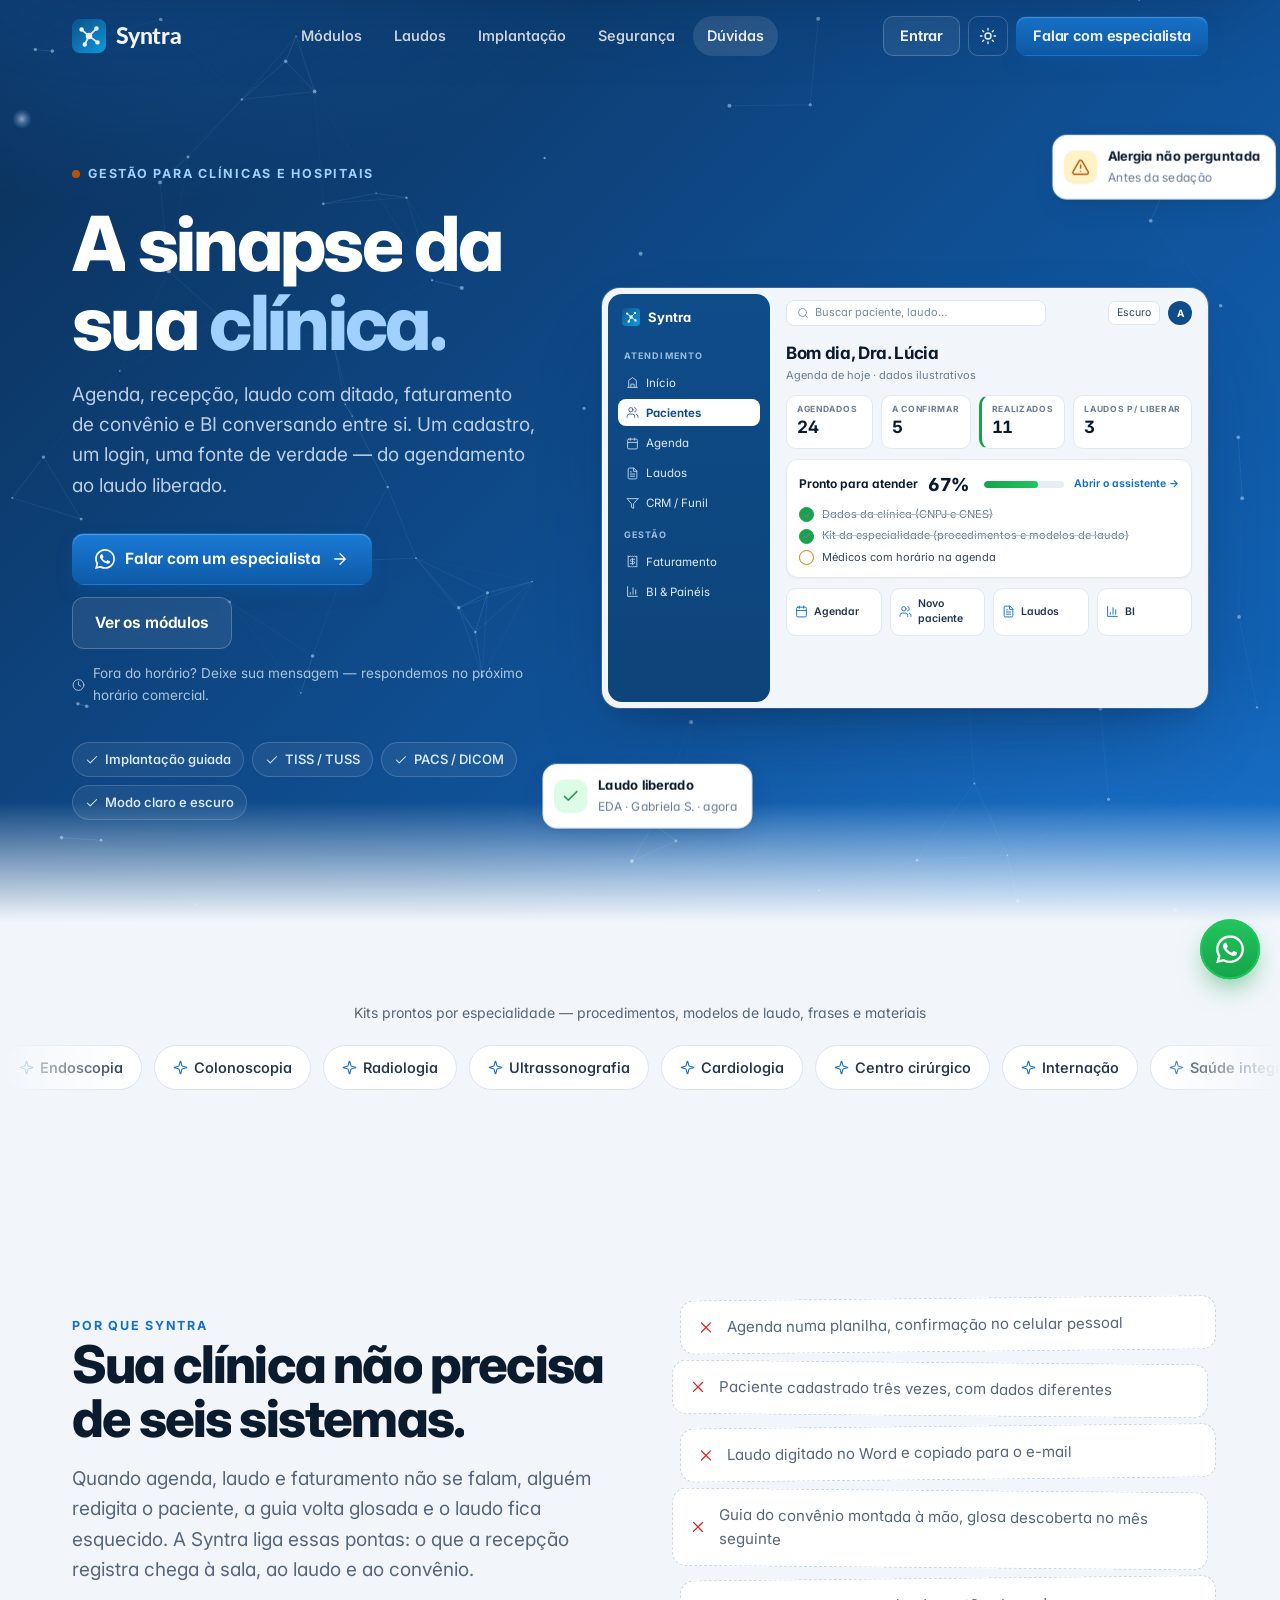
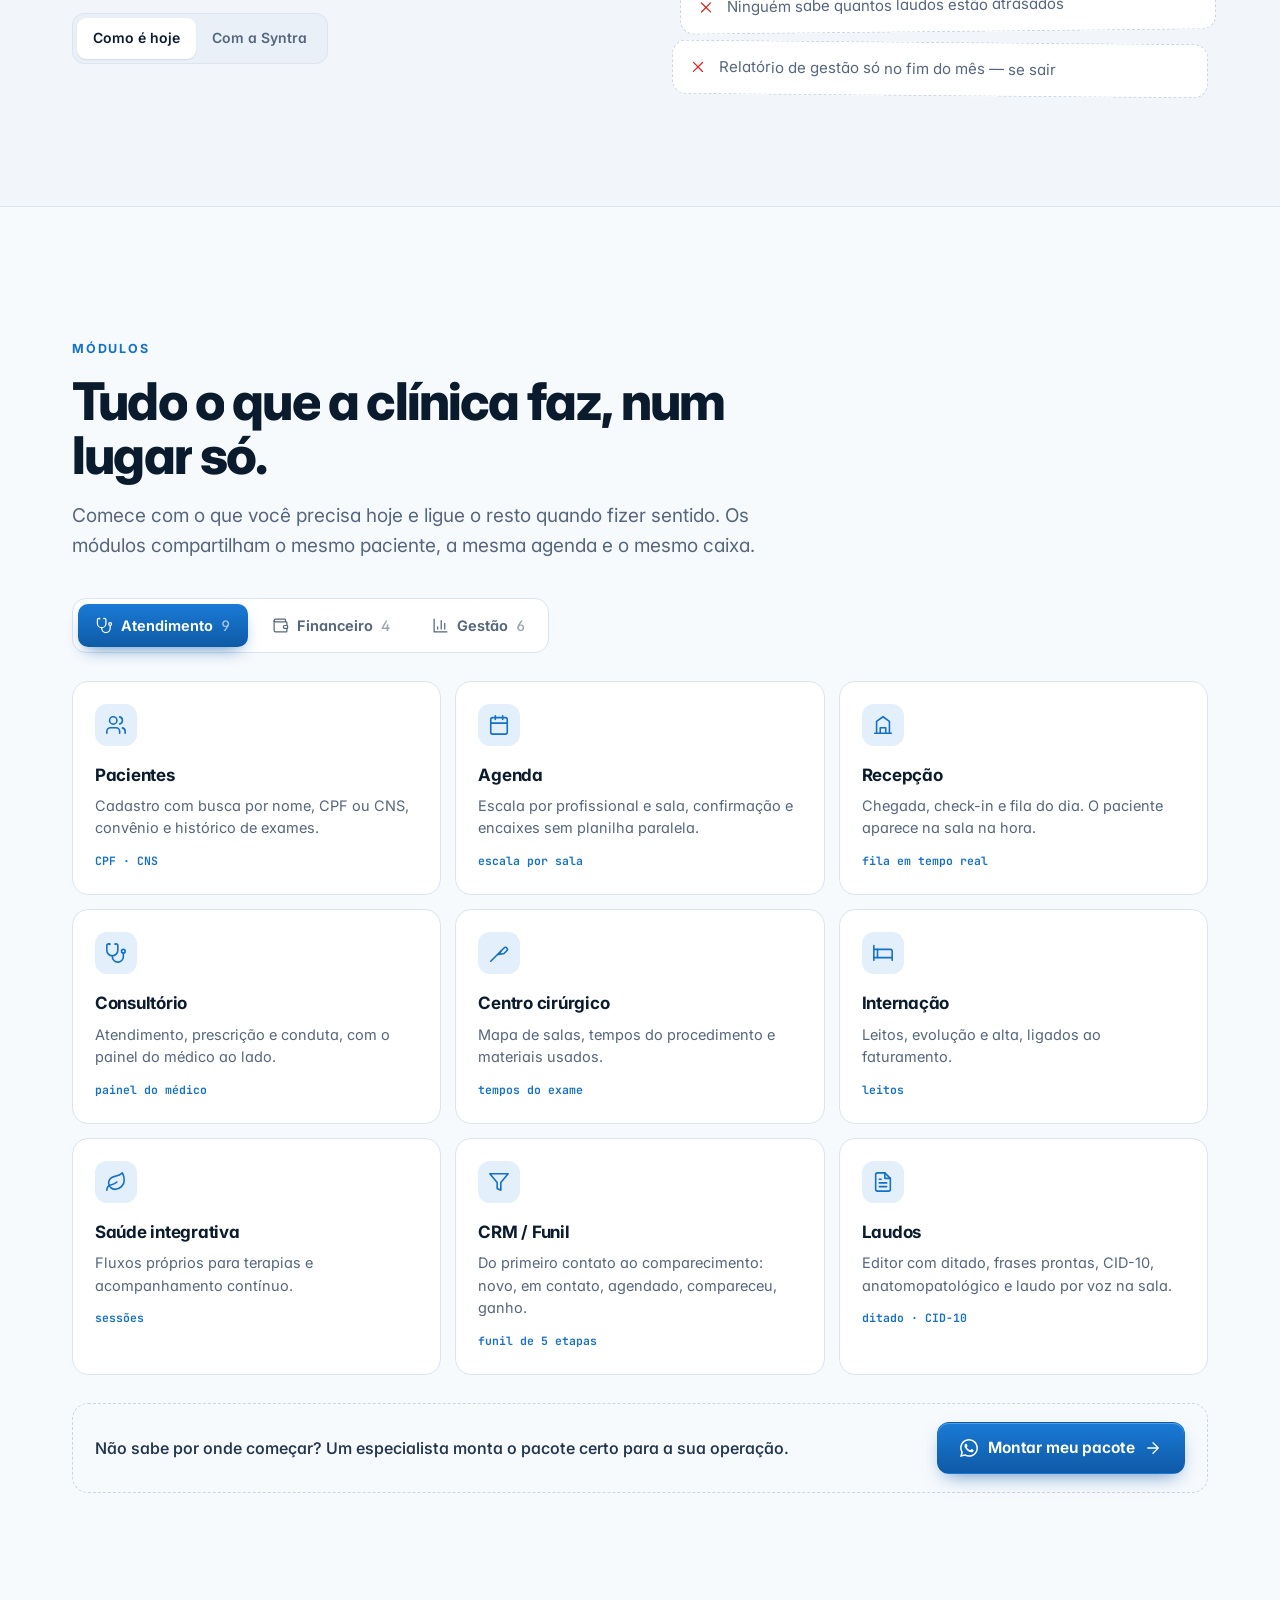
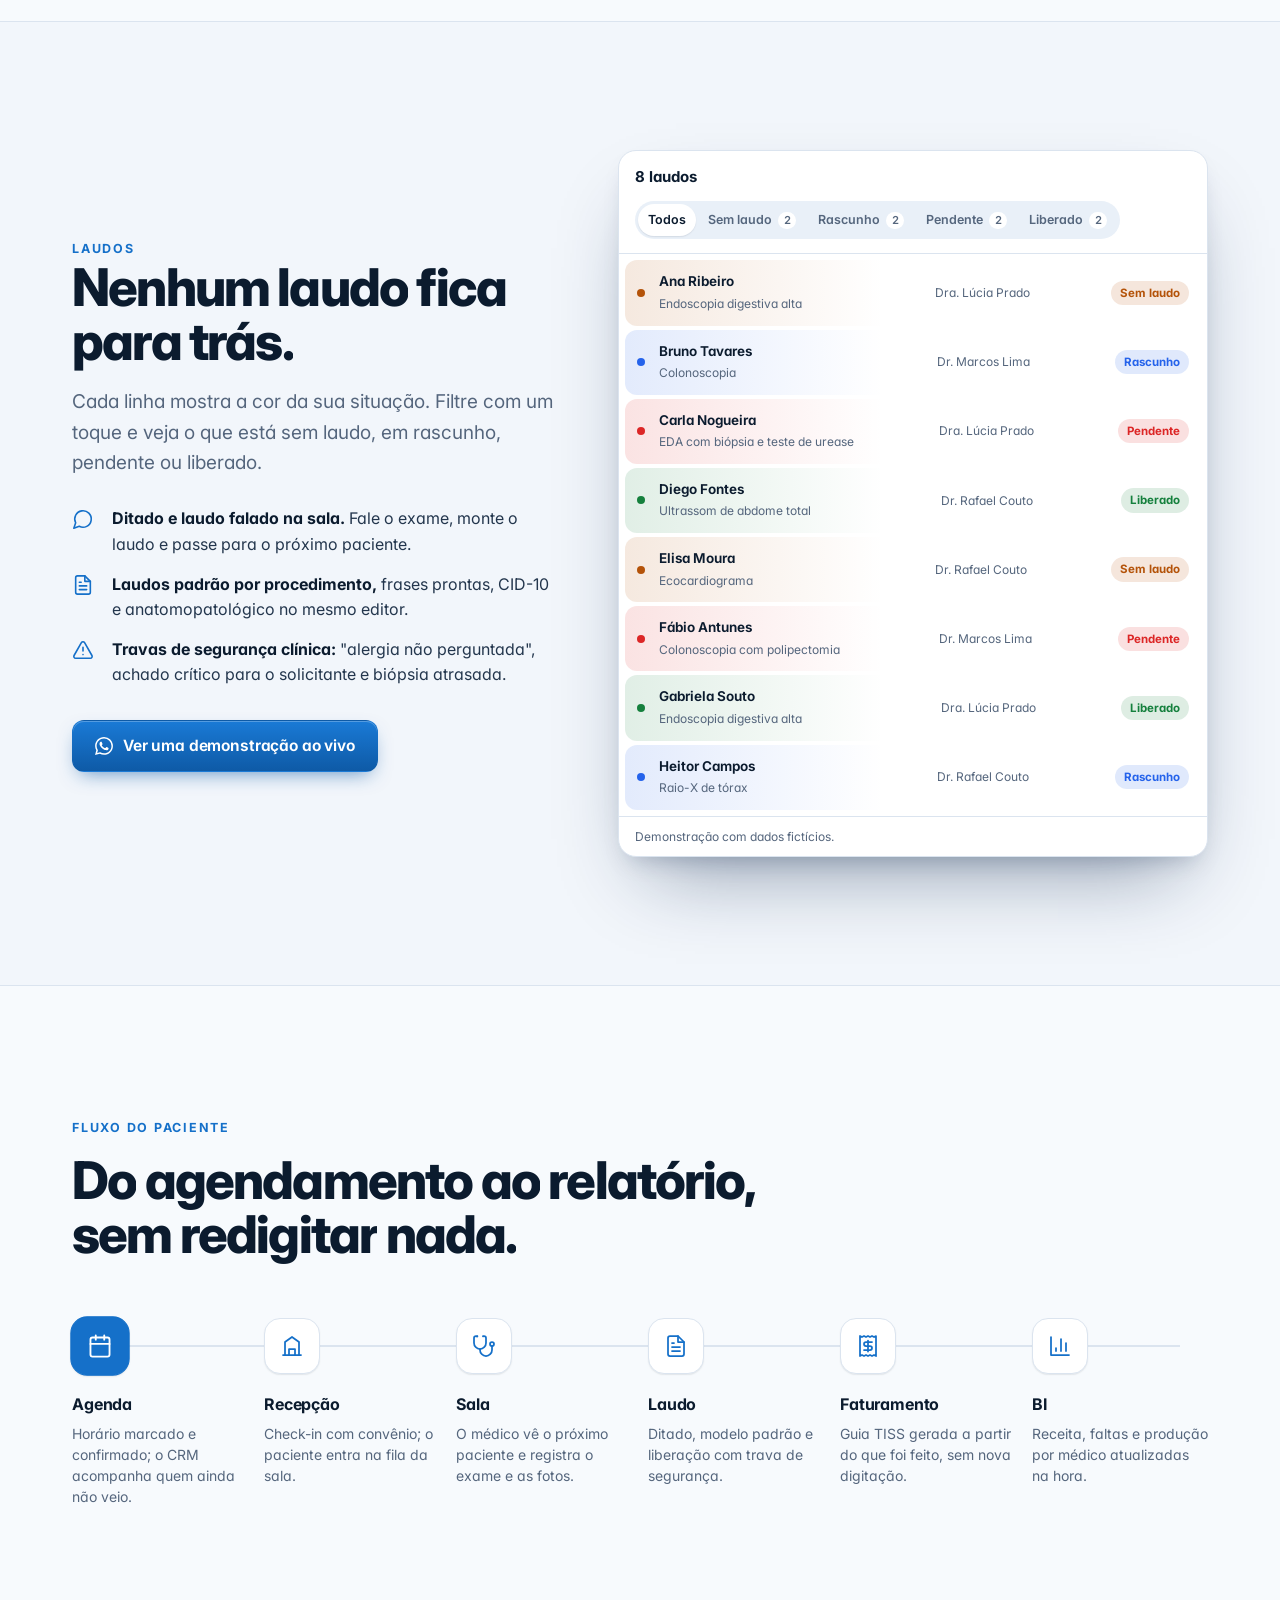
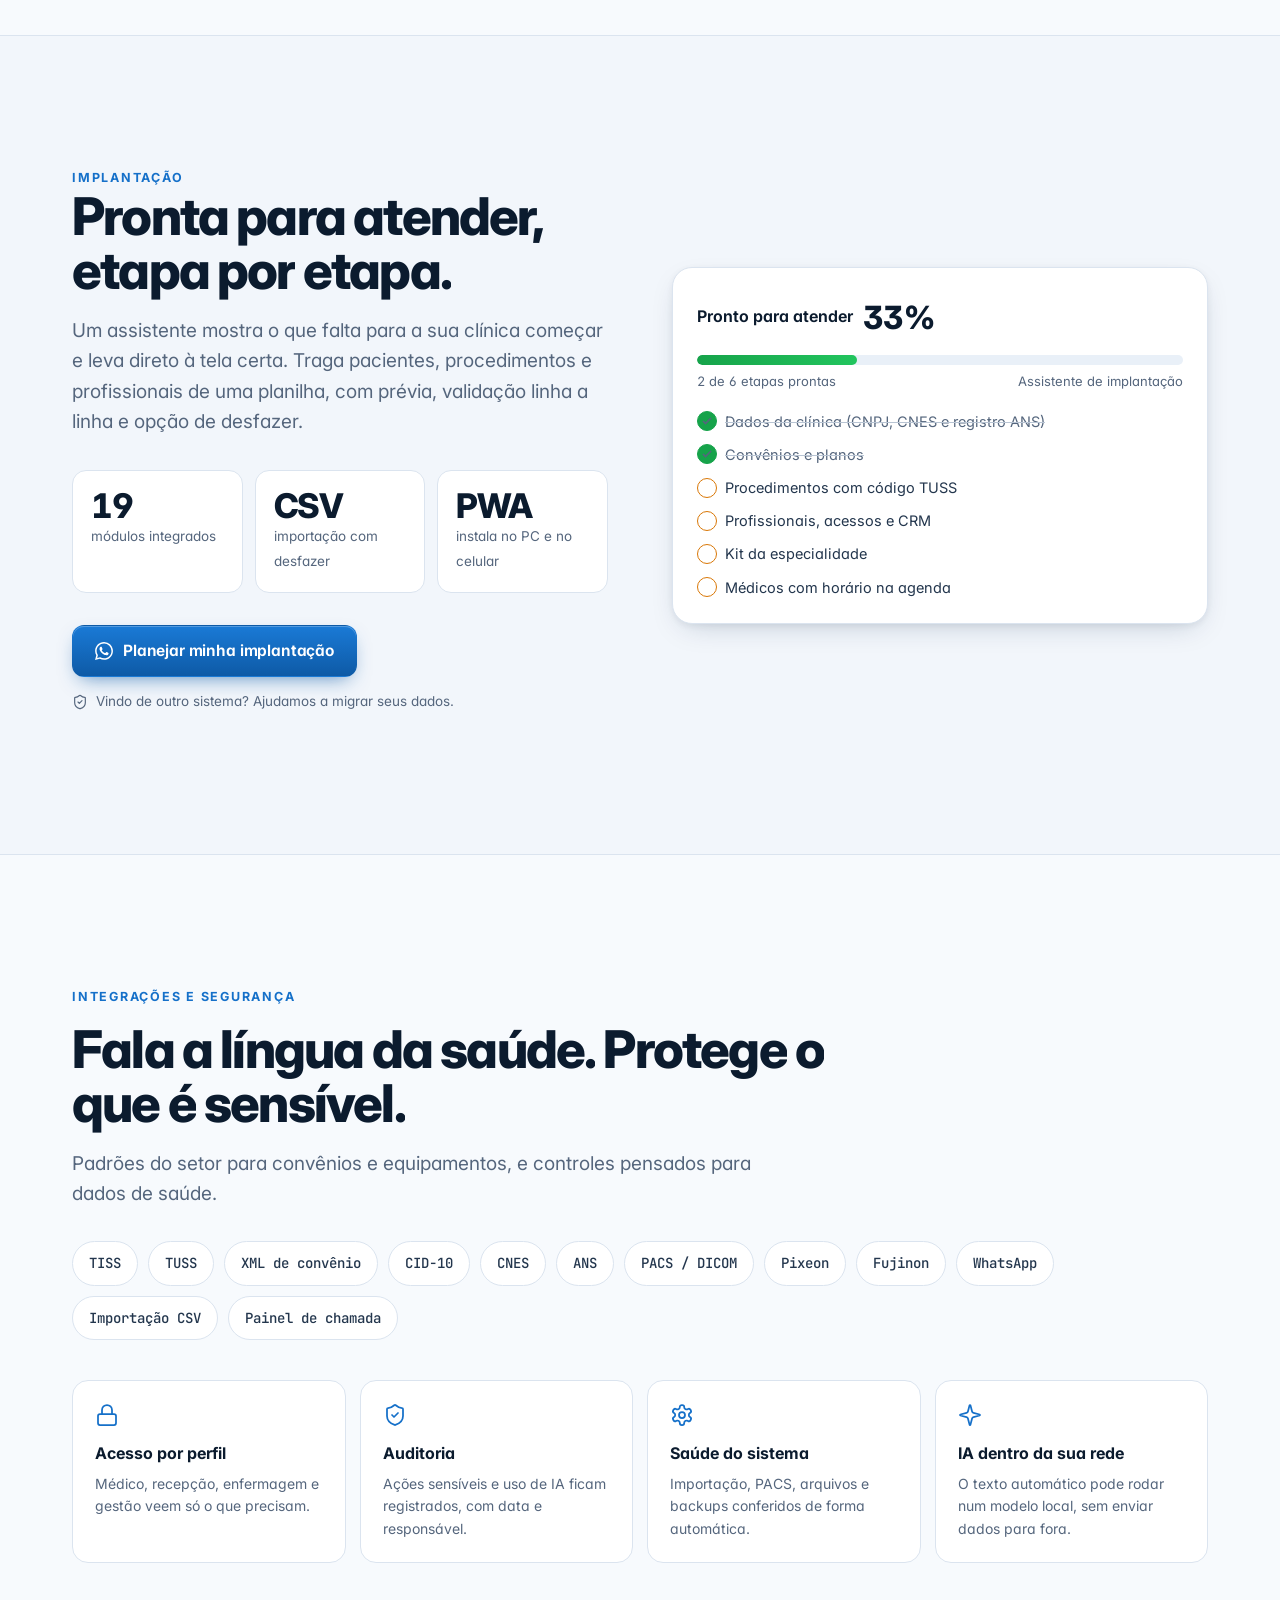
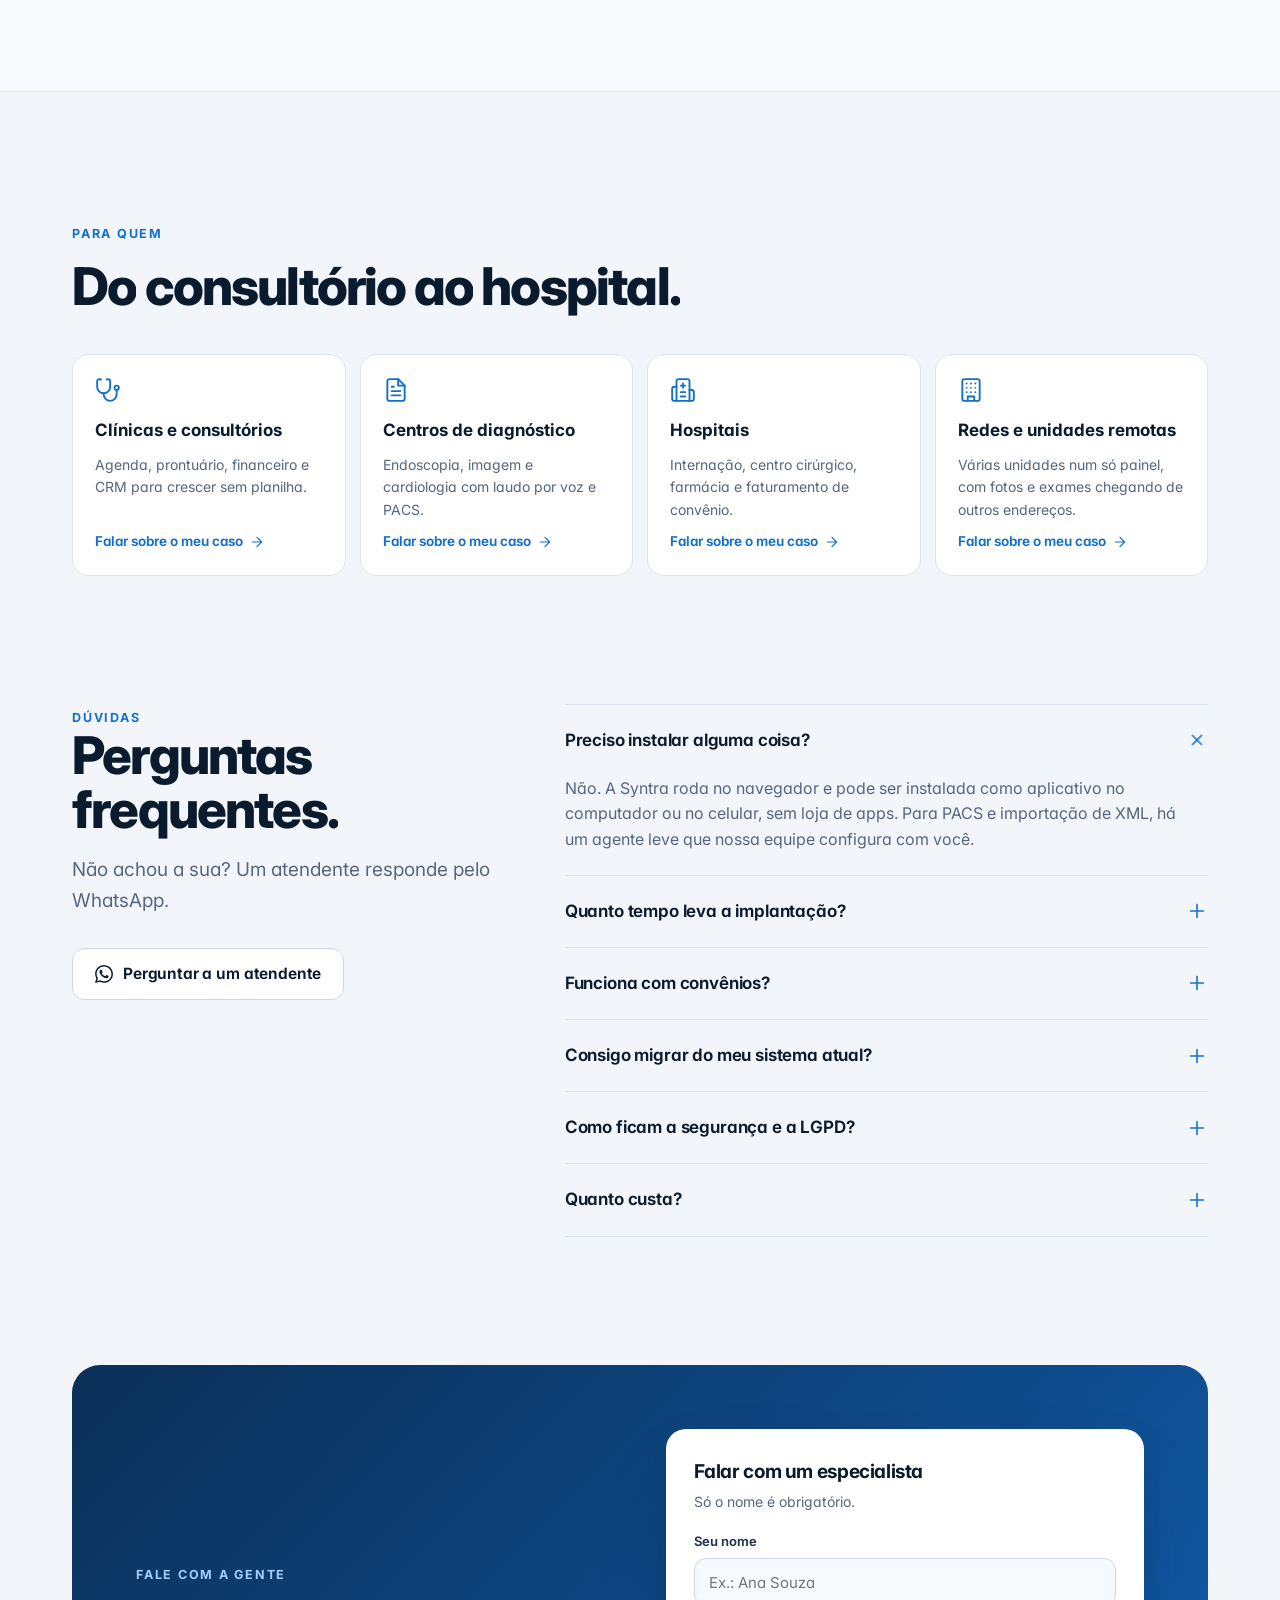
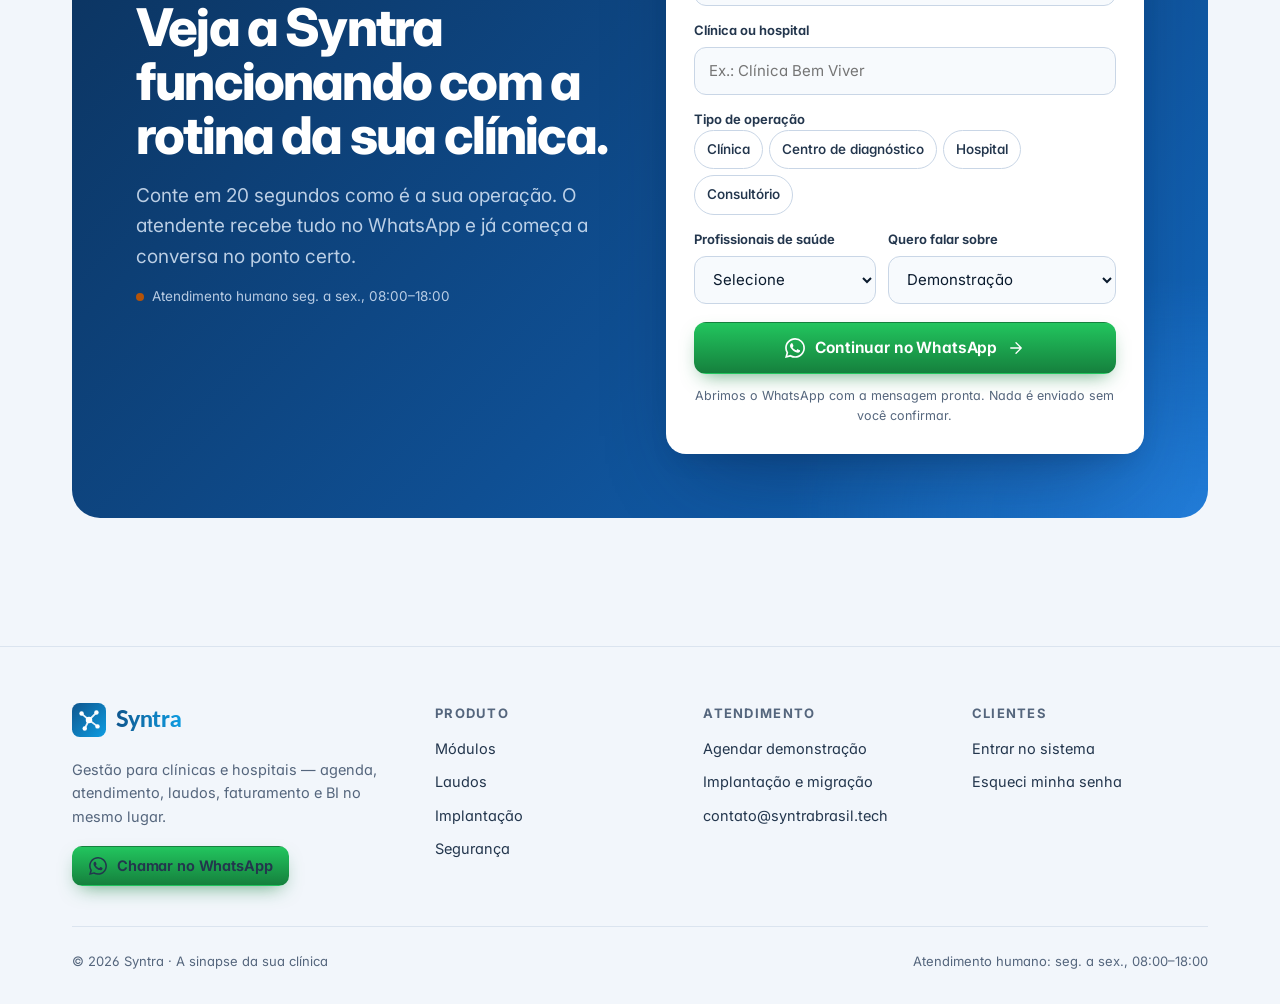
==== commit f57e8ebe: "Ajustes visuais: balões fora do mock, fundo mais calmo, hover suave, ícones e logo da marca Co-Autho" ====
--- a/index.html
+++ b/index.html
@@ -13,8 +13,8 @@
   <link rel="icon" href="assets/img/favicon.svg" type="image/svg+xml">
   <link rel="preconnect" href="https://fonts.googleapis.com">
   <link rel="preconnect" href="https://fonts.gstatic.com" crossorigin>
-  <link href="https://fonts.googleapis.com/css2?family=Inter:wght@400;500;600;700;800&family=JetBrains+Mono:wght@500&display=swap" rel="stylesheet">
-  <link rel="stylesheet" href="assets/css/style.css?v=1">
+  <link href="https://fonts.googleapis.com/css2?family=Inter:wght@400;500;600;700;800&family=Lato:wght@700;900&family=JetBrains+Mono:wght@500&display=swap" rel="stylesheet">
+  <link rel="stylesheet" href="assets/css/style.css?v=2">
   <script>
     // tema antes da pintura (sem "piscar")
     (function () {
@@ -31,7 +31,7 @@
 
 <header class="nav" id="nav">
   <div class="wrap nav__in">
-    <a href="#topo" class="logo" aria-label="Syntra — início"><svg class="logo-mark" viewBox="0 0 32 32" aria-hidden="true"><defs><linearGradient id="lg" x1="0" y1="0" x2="1" y2="1"><stop offset="0" stop-color="#1a7ad6"/><stop offset="1" stop-color="#0e4c8a"/></linearGradient></defs><rect width="32" height="32" rx="8" fill="url(#lg)"/><g stroke="#fff" stroke-width="2.2" stroke-linecap="round"><path d="M9 9l14 14M23 9 9 23"/></g><g fill="#fff"><circle cx="9" cy="9" r="2.6"/><circle cx="23" cy="9" r="2.6"/><circle cx="9" cy="23" r="2.6"/><circle cx="23" cy="23" r="2.6"/><circle cx="16" cy="16" r="3.2"/></g></svg><span>Syntra</span></a>
+    <a href="#topo" class="logo" aria-label="Syntra — início"><svg class="logo-mark" viewBox="0 0 1024 1024" aria-hidden="true"><defs><linearGradient id="syg1" x1="0" y1="0" x2="1" y2="1"><stop offset="0" stop-color="#0f568e"/><stop offset="1" stop-color="#0e9de2"/></linearGradient></defs><rect width="1024" height="1024" rx="232" fill="url(#syg1)"/><g stroke="#eaf3fa" stroke-width="54" stroke-linecap="round"><path d="M288 318 512 512M736 288 512 512M384 768 512 512M768 704 512 512"/></g><g fill="#fff"><circle cx="512" cy="512" r="98"/><circle cx="288" cy="318" r="67"/><circle cx="736" cy="288" r="67"/><circle cx="384" cy="768" r="67"/><circle cx="768" cy="704" r="67"/></g></svg><span class="logo__word">Syntra</span></a>
 
     <nav aria-label="Principal">
       <ul class="nav__links" id="navLinks">
@@ -60,7 +60,7 @@
   <div class="drawer__bg" data-close></div>
   <div class="drawer__panel" role="dialog" aria-modal="true" aria-label="Menu">
     <div class="drawer__top">
-      <span class="logo"><svg class="logo-mark" viewBox="0 0 32 32" aria-hidden="true"><defs><linearGradient id="lg" x1="0" y1="0" x2="1" y2="1"><stop offset="0" stop-color="#1a7ad6"/><stop offset="1" stop-color="#0e4c8a"/></linearGradient></defs><rect width="32" height="32" rx="8" fill="url(#lg)"/><g stroke="#fff" stroke-width="2.2" stroke-linecap="round"><path d="M9 9l14 14M23 9 9 23"/></g><g fill="#fff"><circle cx="9" cy="9" r="2.6"/><circle cx="23" cy="9" r="2.6"/><circle cx="9" cy="23" r="2.6"/><circle cx="23" cy="23" r="2.6"/><circle cx="16" cy="16" r="3.2"/></g></svg>Syntra</span>
+      <span class="logo"><svg class="logo-mark" viewBox="0 0 1024 1024" aria-hidden="true"><defs><linearGradient id="syg2" x1="0" y1="0" x2="1" y2="1"><stop offset="0" stop-color="#0f568e"/><stop offset="1" stop-color="#0e9de2"/></linearGradient></defs><rect width="1024" height="1024" rx="232" fill="url(#syg2)"/><g stroke="#eaf3fa" stroke-width="54" stroke-linecap="round"><path d="M288 318 512 512M736 288 512 512M384 768 512 512M768 704 512 512"/></g><g fill="#fff"><circle cx="512" cy="512" r="98"/><circle cx="288" cy="318" r="67"/><circle cx="736" cy="288" r="67"/><circle cx="384" cy="768" r="67"/><circle cx="768" cy="704" r="67"/></g></svg><span class="logo__word">Syntra</span></span>
       <button class="icon-btn" type="button" data-close aria-label="Fechar menu"><svg class="" width="20" height="20" viewBox="0 0 24 24" fill="none" stroke="currentColor" stroke-width="1.75" stroke-linecap="round" stroke-linejoin="round" aria-hidden="true"><path d="M18 6 6 18M6 6l12 12"/></svg></button>
     </div>
     <ul>
@@ -104,7 +104,7 @@
       <div class="app" data-tilt aria-label="Prévia da tela inicial do Syntra" role="img">
         <div class="app__glare"></div>
         <aside class="app__side" aria-hidden="true">
-          <div class="app__brand"><svg class="" viewBox="0 0 32 32" aria-hidden="true"><defs><linearGradient id="lg" x1="0" y1="0" x2="1" y2="1"><stop offset="0" stop-color="#1a7ad6"/><stop offset="1" stop-color="#0e4c8a"/></linearGradient></defs><rect width="32" height="32" rx="8" fill="url(#lg)"/><g stroke="#fff" stroke-width="2.2" stroke-linecap="round"><path d="M9 9l14 14M23 9 9 23"/></g><g fill="#fff"><circle cx="9" cy="9" r="2.6"/><circle cx="23" cy="9" r="2.6"/><circle cx="9" cy="23" r="2.6"/><circle cx="23" cy="23" r="2.6"/><circle cx="16" cy="16" r="3.2"/></g></svg> Syntra</div>
+          <div class="app__brand"><svg class="" viewBox="0 0 1024 1024" aria-hidden="true"><defs><linearGradient id="syg3" x1="0" y1="0" x2="1" y2="1"><stop offset="0" stop-color="#0f568e"/><stop offset="1" stop-color="#0e9de2"/></linearGradient></defs><rect width="1024" height="1024" rx="232" fill="url(#syg3)"/><g stroke="#eaf3fa" stroke-width="54" stroke-linecap="round"><path d="M288 318 512 512M736 288 512 512M384 768 512 512M768 704 512 512"/></g><g fill="#fff"><circle cx="512" cy="512" r="98"/><circle cx="288" cy="318" r="67"/><circle cx="736" cy="288" r="67"/><circle cx="384" cy="768" r="67"/><circle cx="768" cy="704" r="67"/></g></svg> Syntra</div>
           <span class="app__sel" data-sel></span>
           <div class="app__grp">Atendimento</div>
           <div class="app__item is-on" data-sel-item><svg class="" width="20" height="20" viewBox="0 0 24 24" fill="none" stroke="currentColor" stroke-width="1.75" stroke-linecap="round" stroke-linejoin="round" aria-hidden="true"><path d="M3 21h18"/><path d="M5 21V8l7-5 7 5v13"/><path d="M9 21v-6h6v6"/></svg> Início</div>
@@ -694,7 +694,7 @@
   <div class="wrap">
     <div class="footer__grid">
       <div>
-        <span class="logo"><svg class="logo-mark" viewBox="0 0 32 32" aria-hidden="true"><defs><linearGradient id="lg" x1="0" y1="0" x2="1" y2="1"><stop offset="0" stop-color="#1a7ad6"/><stop offset="1" stop-color="#0e4c8a"/></linearGradient></defs><rect width="32" height="32" rx="8" fill="url(#lg)"/><g stroke="#fff" stroke-width="2.2" stroke-linecap="round"><path d="M9 9l14 14M23 9 9 23"/></g><g fill="#fff"><circle cx="9" cy="9" r="2.6"/><circle cx="23" cy="9" r="2.6"/><circle cx="9" cy="23" r="2.6"/><circle cx="23" cy="23" r="2.6"/><circle cx="16" cy="16" r="3.2"/></g></svg>Syntra</span>
+        <span class="logo"><svg class="logo-mark" viewBox="0 0 1024 1024" aria-hidden="true"><defs><linearGradient id="syg4" x1="0" y1="0" x2="1" y2="1"><stop offset="0" stop-color="#0f568e"/><stop offset="1" stop-color="#0e9de2"/></linearGradient></defs><rect width="1024" height="1024" rx="232" fill="url(#syg4)"/><g stroke="#eaf3fa" stroke-width="54" stroke-linecap="round"><path d="M288 318 512 512M736 288 512 512M384 768 512 512M768 704 512 512"/></g><g fill="#fff"><circle cx="512" cy="512" r="98"/><circle cx="288" cy="318" r="67"/><circle cx="736" cy="288" r="67"/><circle cx="384" cy="768" r="67"/><circle cx="768" cy="704" r="67"/></g></svg><span class="logo__word">Syntra</span></span>
         <p style="color:var(--muted);font-size:14.5px;max-width:34ch;margin:14px 0 18px">Gestão para clínicas e hospitais — agenda, atendimento, laudos, faturamento e BI no mesmo lugar.</p>
         <a class="btn btn--wa btn--sm" href="https://wa.me/554896225170?text=Ol%C3%A1%21%20Vim%20pelo%20site%20da%20Syntra." rel="noopener" data-cta="footer"><svg class="" width="18" height="18" viewBox="0 0 24 24" fill="currentColor" aria-hidden="true"><path d="M17.47 14.38c-.3-.15-1.75-.86-2.02-.96-.27-.1-.47-.15-.67.15-.2.3-.77.96-.94 1.16-.17.2-.35.22-.64.07-.3-.15-1.25-.46-2.38-1.47-.88-.79-1.47-1.76-1.65-2.06-.17-.3-.02-.46.13-.6.13-.14.3-.35.45-.52.15-.18.2-.3.3-.5.1-.2.05-.37-.03-.52-.07-.15-.67-1.6-.92-2.2-.24-.58-.49-.5-.67-.5h-.57c-.2 0-.52.07-.79.37-.27.3-1.04 1.02-1.04 2.48 0 1.46 1.07 2.88 1.21 3.07.15.2 2.1 3.2 5.08 4.49.71.3 1.26.49 1.7.63.71.22 1.36.19 1.87.12.57-.09 1.75-.72 2-1.41.25-.7.25-1.29.17-1.41-.07-.13-.27-.2-.57-.35M12.05 21.79h-.01a9.87 9.87 0 0 1-5.03-1.38l-.36-.21-3.74.98 1-3.65-.24-.37a9.86 9.86 0 0 1-1.51-5.26c0-5.45 4.44-9.88 9.9-9.88a9.83 9.83 0 0 1 7 2.9 9.82 9.82 0 0 1 2.89 6.99c0 5.45-4.44 9.88-9.89 9.88m8.41-18.3A11.81 11.81 0 0 0 12.05 0C5.5 0 .16 5.34.16 11.89c0 2.1.55 4.14 1.59 5.94L.06 24l6.3-1.65a11.88 11.88 0 0 0 5.68 1.45h.01c6.55 0 11.89-5.34 11.89-11.9 0-3.17-1.24-6.16-3.48-8.4"/></svg> Chamar no WhatsApp</a>
       </div>
@@ -737,7 +737,7 @@
   <a class="fab__btn" href="https://wa.me/554896225170?text=Ol%C3%A1%21%20Estou%20no%20site%20da%20Syntra%20e%20tenho%20uma%20d%C3%BAvida." rel="noopener" data-cta="flutuante" aria-label="Falar com um atendente no WhatsApp"><svg class="" width="28" height="28" viewBox="0 0 24 24" fill="currentColor" aria-hidden="true"><path d="M17.47 14.38c-.3-.15-1.75-.86-2.02-.96-.27-.1-.47-.15-.67.15-.2.3-.77.96-.94 1.16-.17.2-.35.22-.64.07-.3-.15-1.25-.46-2.38-1.47-.88-.79-1.47-1.76-1.65-2.06-.17-.3-.02-.46.13-.6.13-.14.3-.35.45-.52.15-.18.2-.3.3-.5.1-.2.05-.37-.03-.52-.07-.15-.67-1.6-.92-2.2-.24-.58-.49-.5-.67-.5h-.57c-.2 0-.52.07-.79.37-.27.3-1.04 1.02-1.04 2.48 0 1.46 1.07 2.88 1.21 3.07.15.2 2.1 3.2 5.08 4.49.71.3 1.26.49 1.7.63.71.22 1.36.19 1.87.12.57-.09 1.75-.72 2-1.41.25-.7.25-1.29.17-1.41-.07-.13-.27-.2-.57-.35M12.05 21.79h-.01a9.87 9.87 0 0 1-5.03-1.38l-.36-.21-3.74.98 1-3.65-.24-.37a9.86 9.86 0 0 1-1.51-5.26c0-5.45 4.44-9.88 9.9-9.88a9.83 9.83 0 0 1 7 2.9 9.82 9.82 0 0 1 2.89 6.99c0 5.45-4.44 9.88-9.89 9.88m8.41-18.3A11.81 11.81 0 0 0 12.05 0C5.5 0 .16 5.34.16 11.89c0 2.1.55 4.14 1.59 5.94L.06 24l6.3-1.65a11.88 11.88 0 0 0 5.68 1.45h.01c6.55 0 11.89-5.34 11.89-11.9 0-3.17-1.24-6.16-3.48-8.4"/></svg></a>
 </div>
 
-<script src="assets/js/main.js?v=1" defer></script>
+<script src="assets/js/main.js?v=2" defer></script>
 <script>
 (function () {
   var C = {"n":"554896225170","days":[1,2,3,4,5],"s":"08:00","e":"18:00"};
--- a/assets/css/style.css
+++ b/assets/css/style.css
@@ -22,6 +22,7 @@
   --navy-1: #0b2f57;
   --navy-2: #1268bf;
 
+  --logo-1: #0f568e; --logo-2: #0e9de2;
   --ok: #15803d;   --ok-soft: #dcfce7;
   --warn: #b45309; --warn-soft: #fef3c7;
   --bad: #dc2626;  --bad-soft: #fee2e2;
@@ -59,6 +60,7 @@
   --line-2: #27405f;
   --accent: #4b9bf0;
   --accent-soft: #10294a;
+  --logo-1: #5aa9ec; --logo-2: #38c3f7;
   --brand: #0e3f73;
   --ok-soft: #0f2e1d; --warn-soft: #33240b; --bad-soft: #3a1515; --info-soft: #102849;
   --ok: #34d399; --warn: #fbbf24; --bad: #f87171; --info: #60a5fa;
@@ -118,9 +120,11 @@
   transition: transform var(--d-quick) var(--ease-out), box-shadow var(--d-base) var(--ease-out), background-color var(--d-base), border-color var(--d-base), color var(--d-base);
   will-change: transform;
 }
-.btn:active { transform: scale(.97); }
-.btn svg { flex: none; transition: transform var(--d-base) var(--ease-spring); }
-.btn:hover .i-arrow { transform: translateX(4px); }
+.btn:active { transform: scale(.98); }
+/* botões magnéticos: seguem o mouse devagar e voltam suavemente */
+.btn.magnetic { transition: transform 650ms var(--ease-out), box-shadow 500ms var(--ease-out), background-color var(--d-base), border-color var(--d-base), color var(--d-base); }
+.btn svg { flex: none; transition: transform 450ms var(--ease-out); }
+.btn:hover .i-arrow { transform: translateX(3px); }
 .btn--primary {
   color: #fff;
   background: linear-gradient(180deg, #1a7ad6, #0e5aa6);
@@ -130,7 +134,7 @@
 .btn--primary::after { /* brilho que passa no hover */
   content: ""; position: absolute; inset: 0;
   background: linear-gradient(110deg, transparent 30%, rgb(255 255 255 / .35) 50%, transparent 70%);
-  transform: translateX(-120%); transition: transform 700ms var(--ease-out);
+  transform: translateX(-120%); transition: transform 1100ms var(--ease-out);
 }
 .btn--primary:hover::after { transform: translateX(120%); }
 .btn--primary:hover { box-shadow: 0 1px 0 rgb(255 255 255 / .25) inset, 0 14px 30px -10px rgb(14 90 166 / .8); }
@@ -152,8 +156,15 @@
 @keyframes ping { 0% { transform: scale(.6); opacity: .8; } 100% { transform: scale(1.8); opacity: 0; } }
 
 /* ---------- Logo ---------- */
-.logo { display: inline-flex; align-items: center; gap: 10px; font-weight: 800; font-size: 19px; letter-spacing: -0.03em; }
-.logo-mark { width: 32px; height: 32px; flex: none; }
+.logo { display: inline-flex; align-items: center; gap: 10px; }
+.logo-mark { width: 34px; height: 34px; flex: none; }
+.logo__word {
+  font-family: "Lato", var(--font); font-weight: 900; font-size: 23px; letter-spacing: -0.01em; line-height: 1;
+  background: linear-gradient(90deg, var(--logo-1), var(--logo-2)); -webkit-background-clip: text; background-clip: text; -webkit-text-fill-color: transparent;
+  padding-bottom: 2px;
+}
+/* sobre o azul do topo a palavra fica branca, como na versão negativa da marca */
+.nav:not(.is-scrolled) .logo__word { background: none; -webkit-text-fill-color: #fff; color: #fff; }
 
 /* ---------- Navegação ---------- */
 .nav {
@@ -273,9 +284,11 @@
 .float-note b { display: block; font-size: 12.5px; }
 .float-note span { color: #6b7c93; font-size: 11.5px; }
 .float-note__ic { width: 32px; height: 32px; border-radius: 10px; display: grid; place-items: center; flex: none; }
-.float-note--a { left: -28px; bottom: 54px; animation: bob 6s ease-in-out infinite; }
-.float-note--b { right: -18px; top: -26px; animation: bob 7s ease-in-out -2s infinite; }
-@keyframes bob { 50% { translate: 0 -8px; } }
+/* balões ficam fora da tela do produto, só encostando na borda */
+.float-note--a { left: -44px; bottom: -58px; animation: bob 8s ease-in-out infinite; }
+.float-note--b { right: -52px; top: -74px; animation: bob 9s ease-in-out -3s infinite; }
+@keyframes bob { 50% { translate: 0 -5px; } }
+.hero .tilt { padding-block: 64px 48px; }
 
 /* ---------- Faixa de especialidades ---------- */
 .marquee { overflow: hidden; mask-image: linear-gradient(90deg, transparent, #000 10%, #000 90%, transparent); }
@@ -401,7 +414,7 @@
 /* ---------- Segurança ---------- */
 .sec-grid { display: grid; grid-template-columns: repeat(4, 1fr); gap: 14px; margin-top: 40px; }
 .sec { padding: 22px; border-radius: var(--radius); border: 1px solid var(--line); background: var(--surface); }
-.sec svg { color: var(--ok); margin-bottom: 14px; }
+.sec svg { color: var(--accent); margin-bottom: 14px; }
 .sec h3 { margin: 0 0 6px; font-size: 16px; }
 .sec p { margin: 0; font-size: 14px; color: var(--muted); }
 
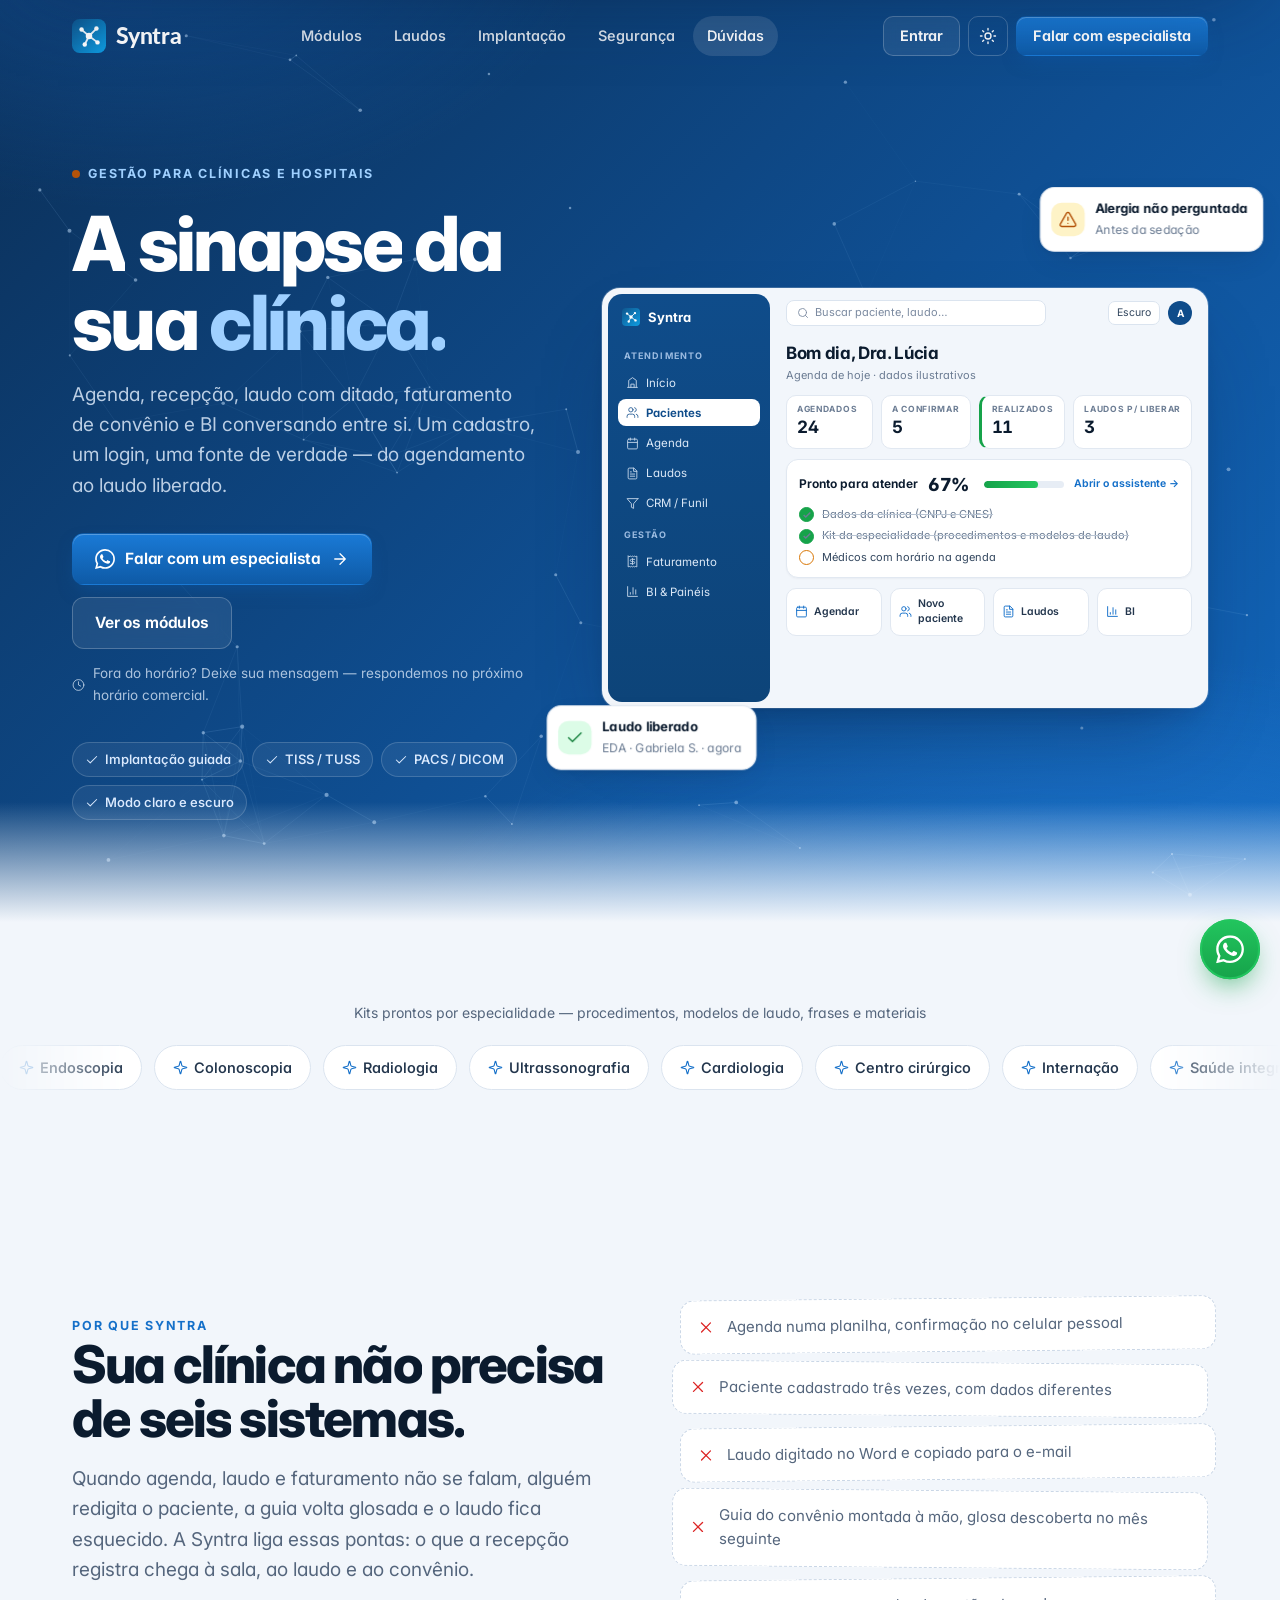
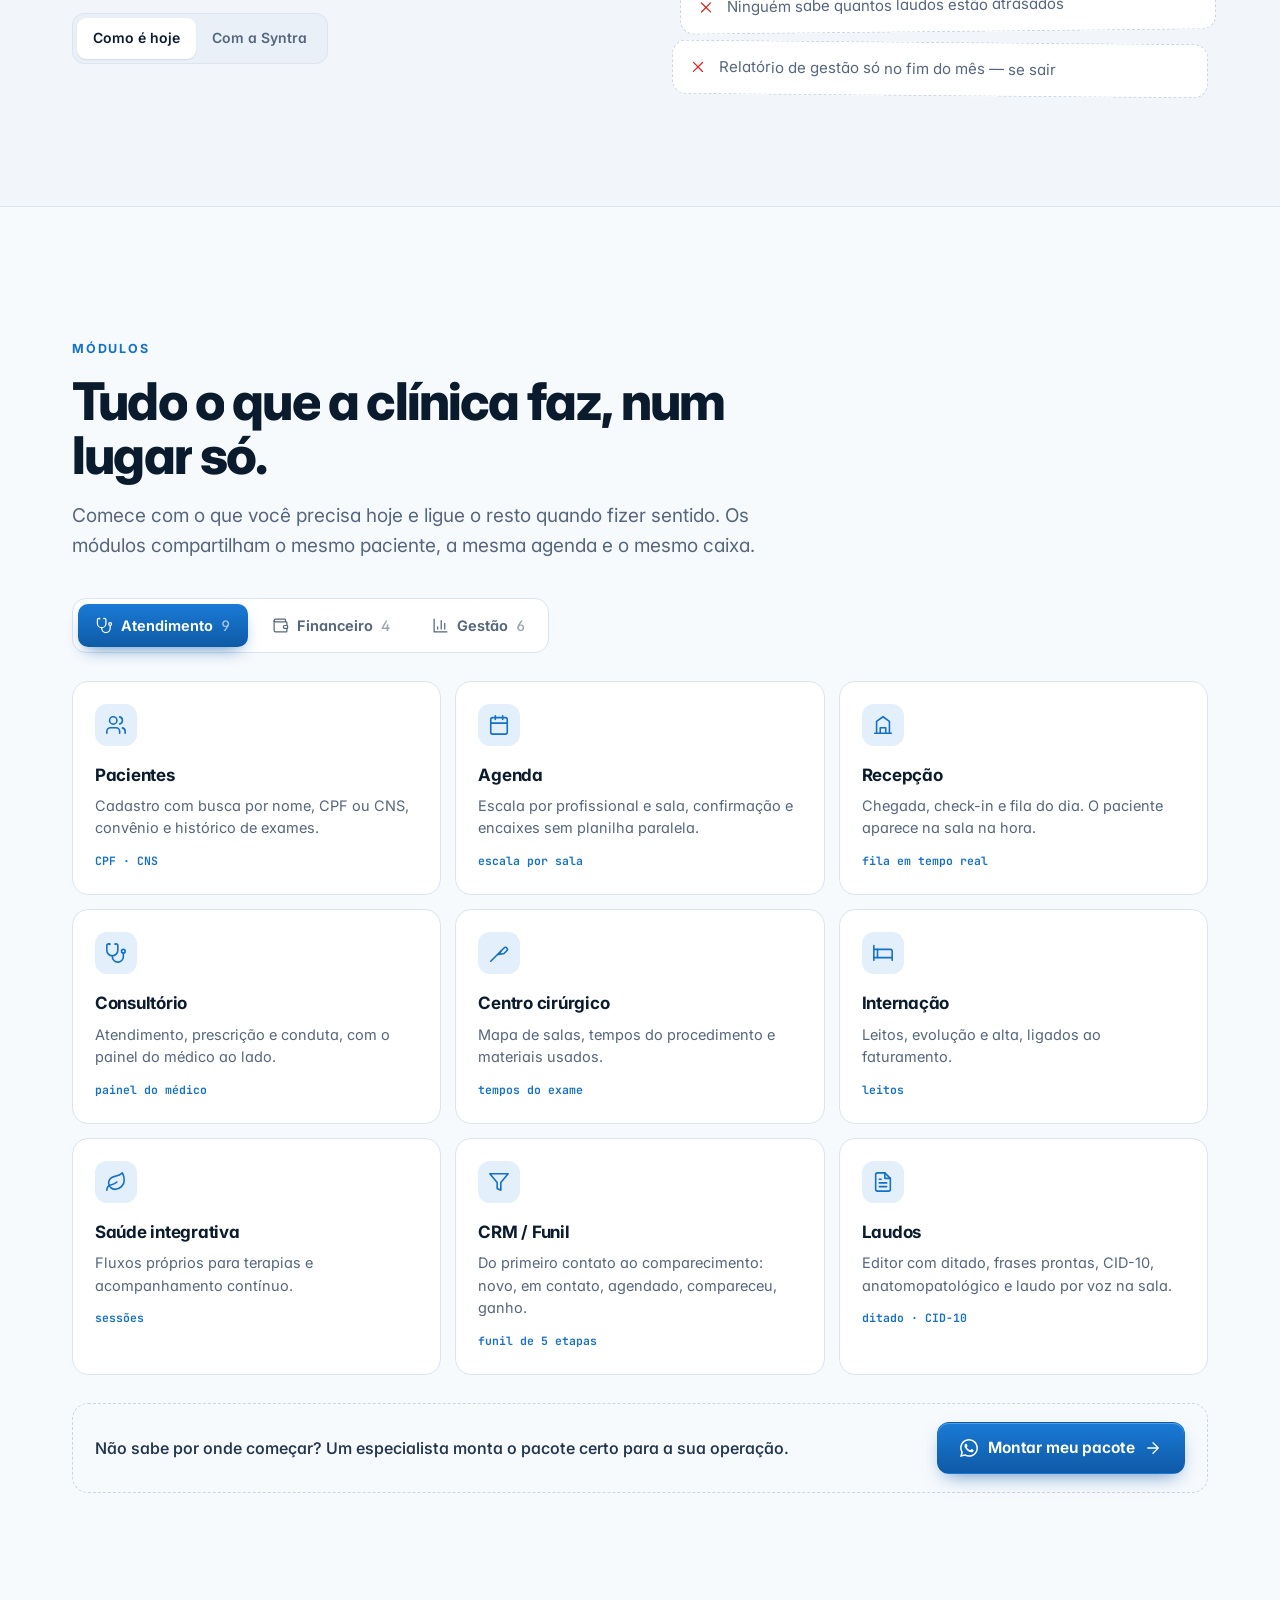
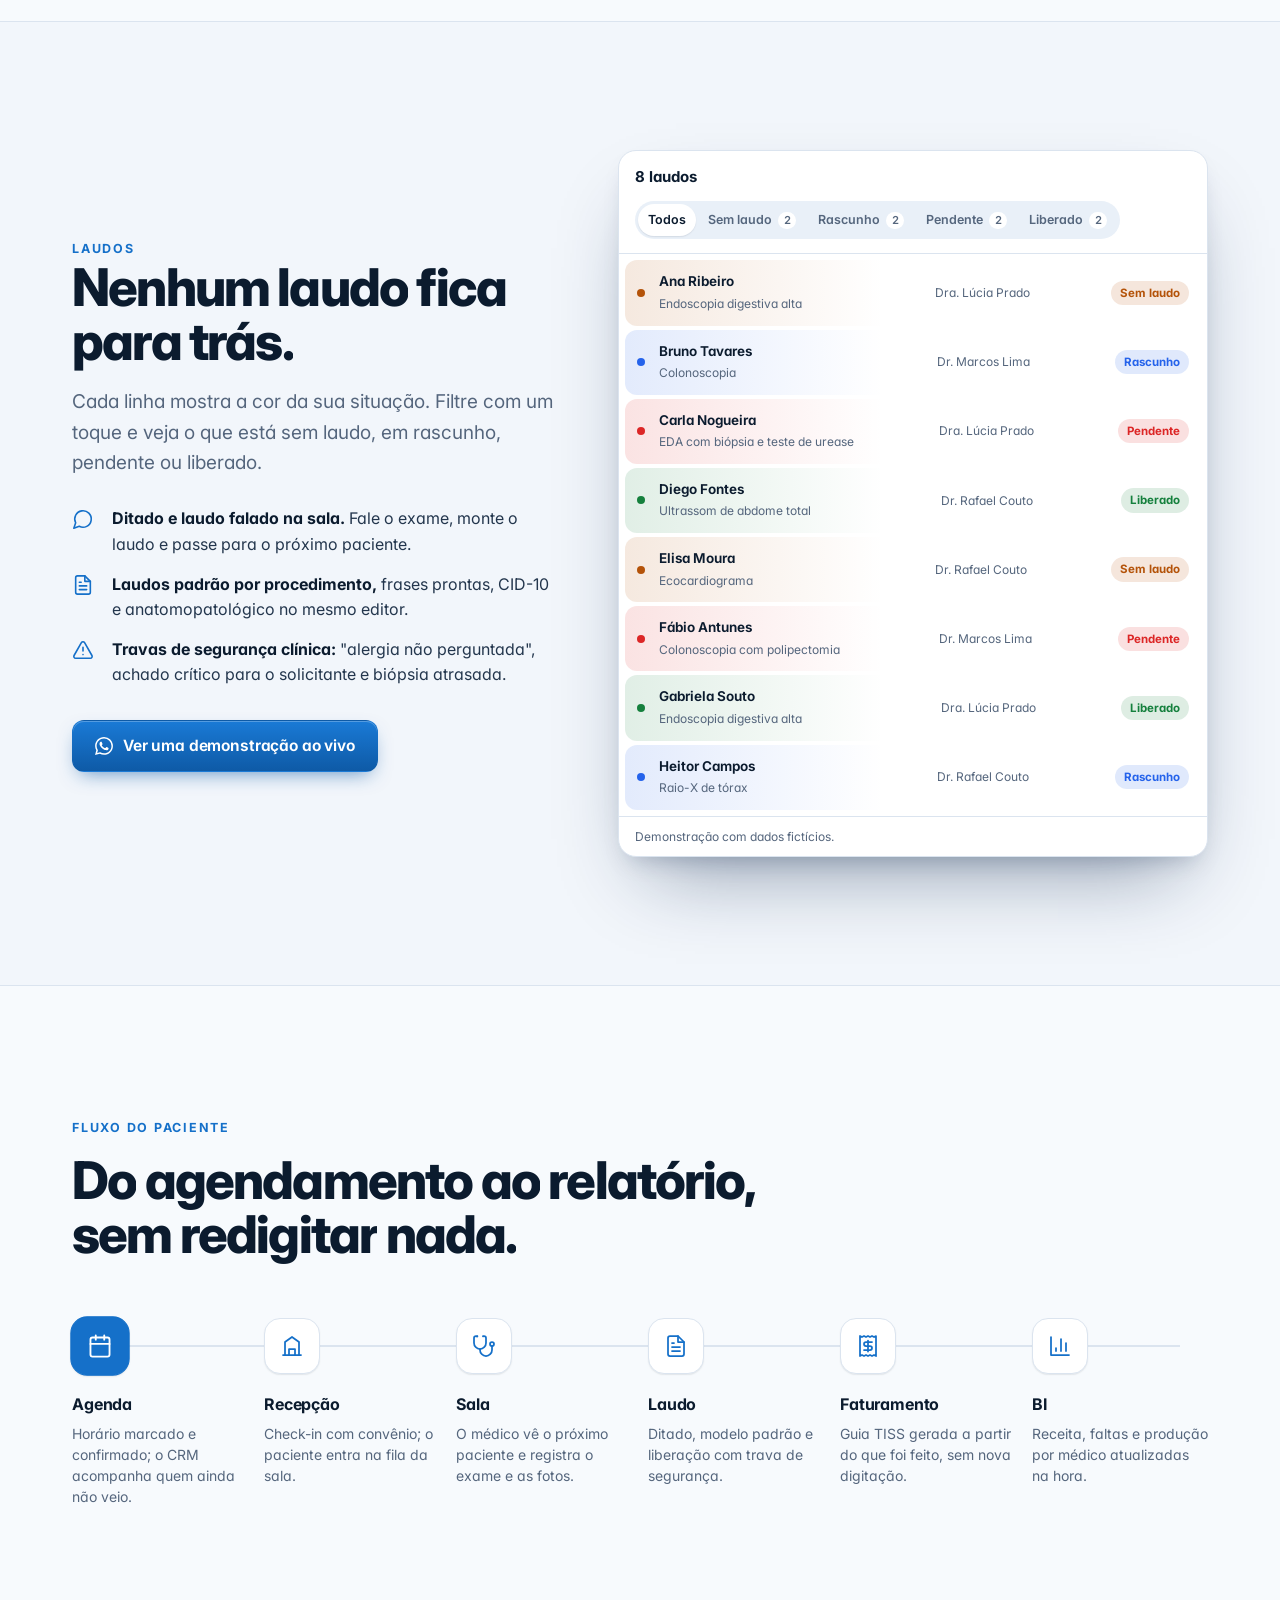
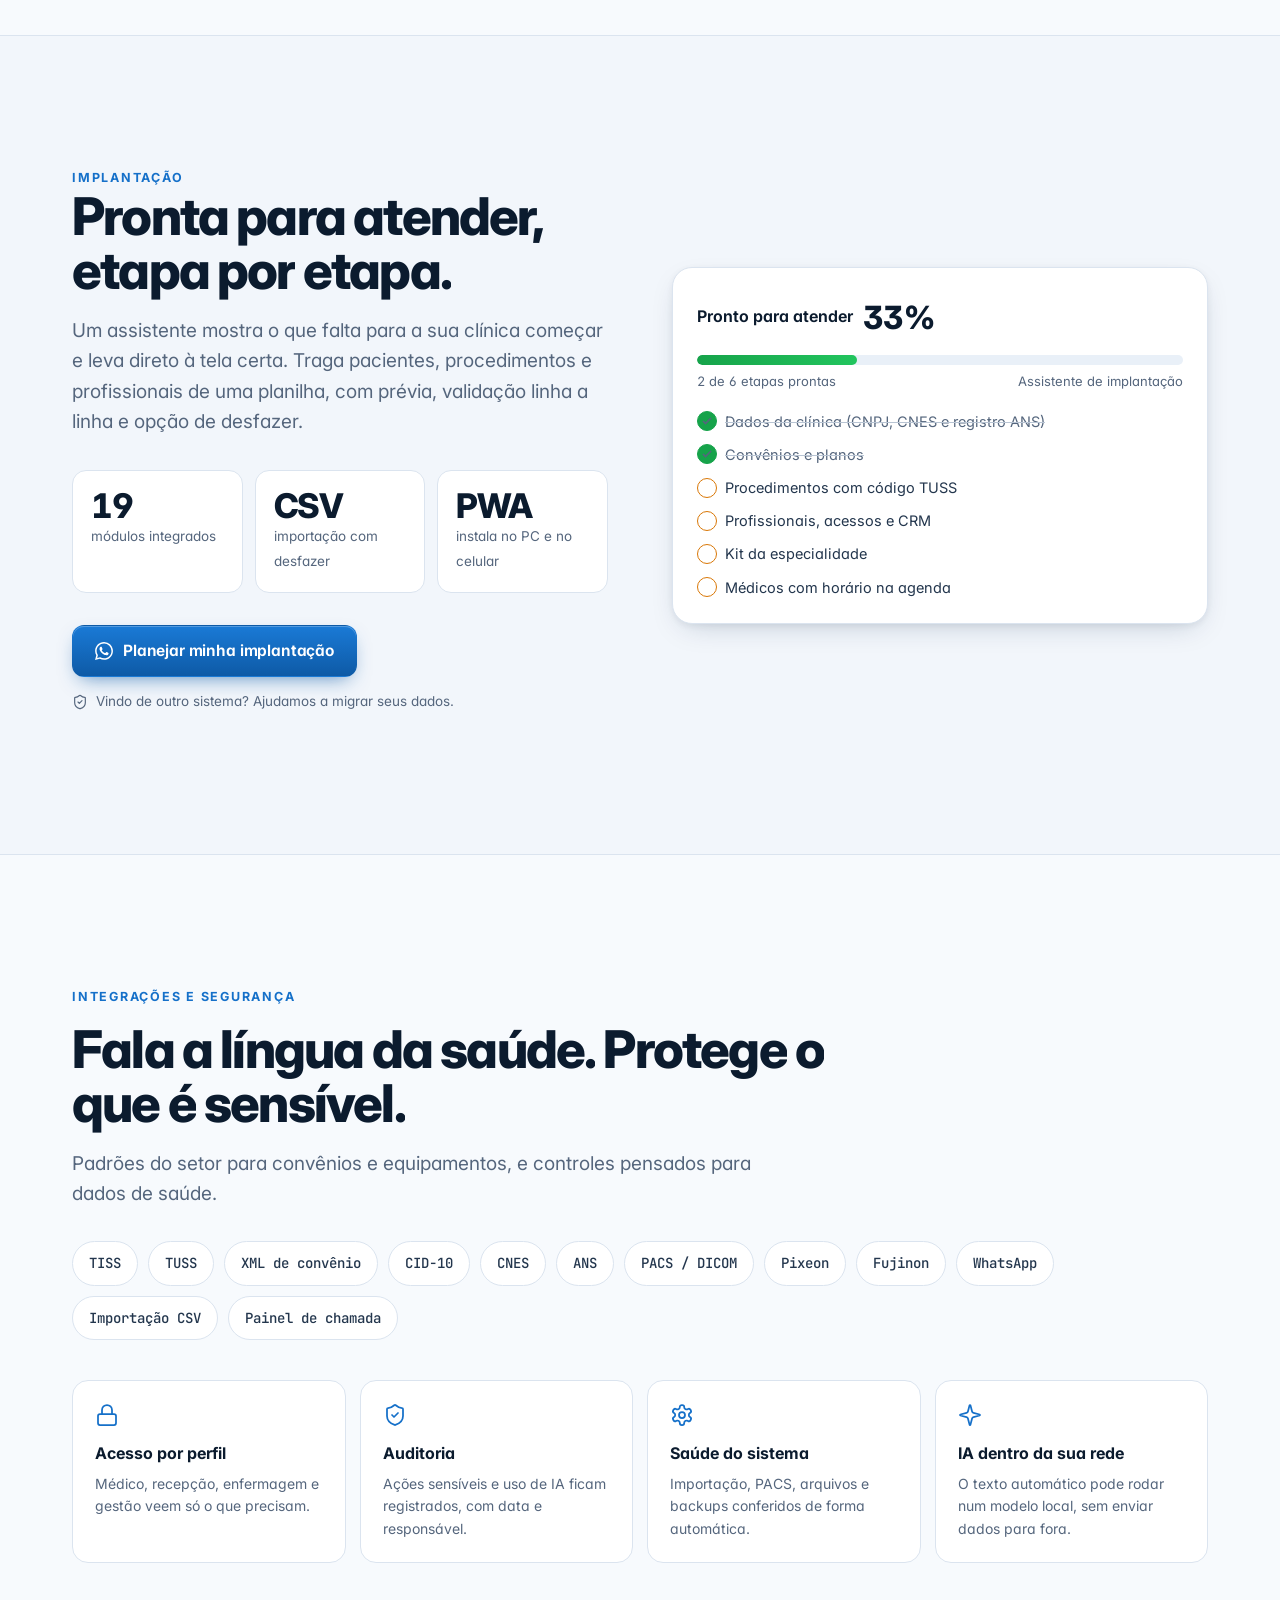
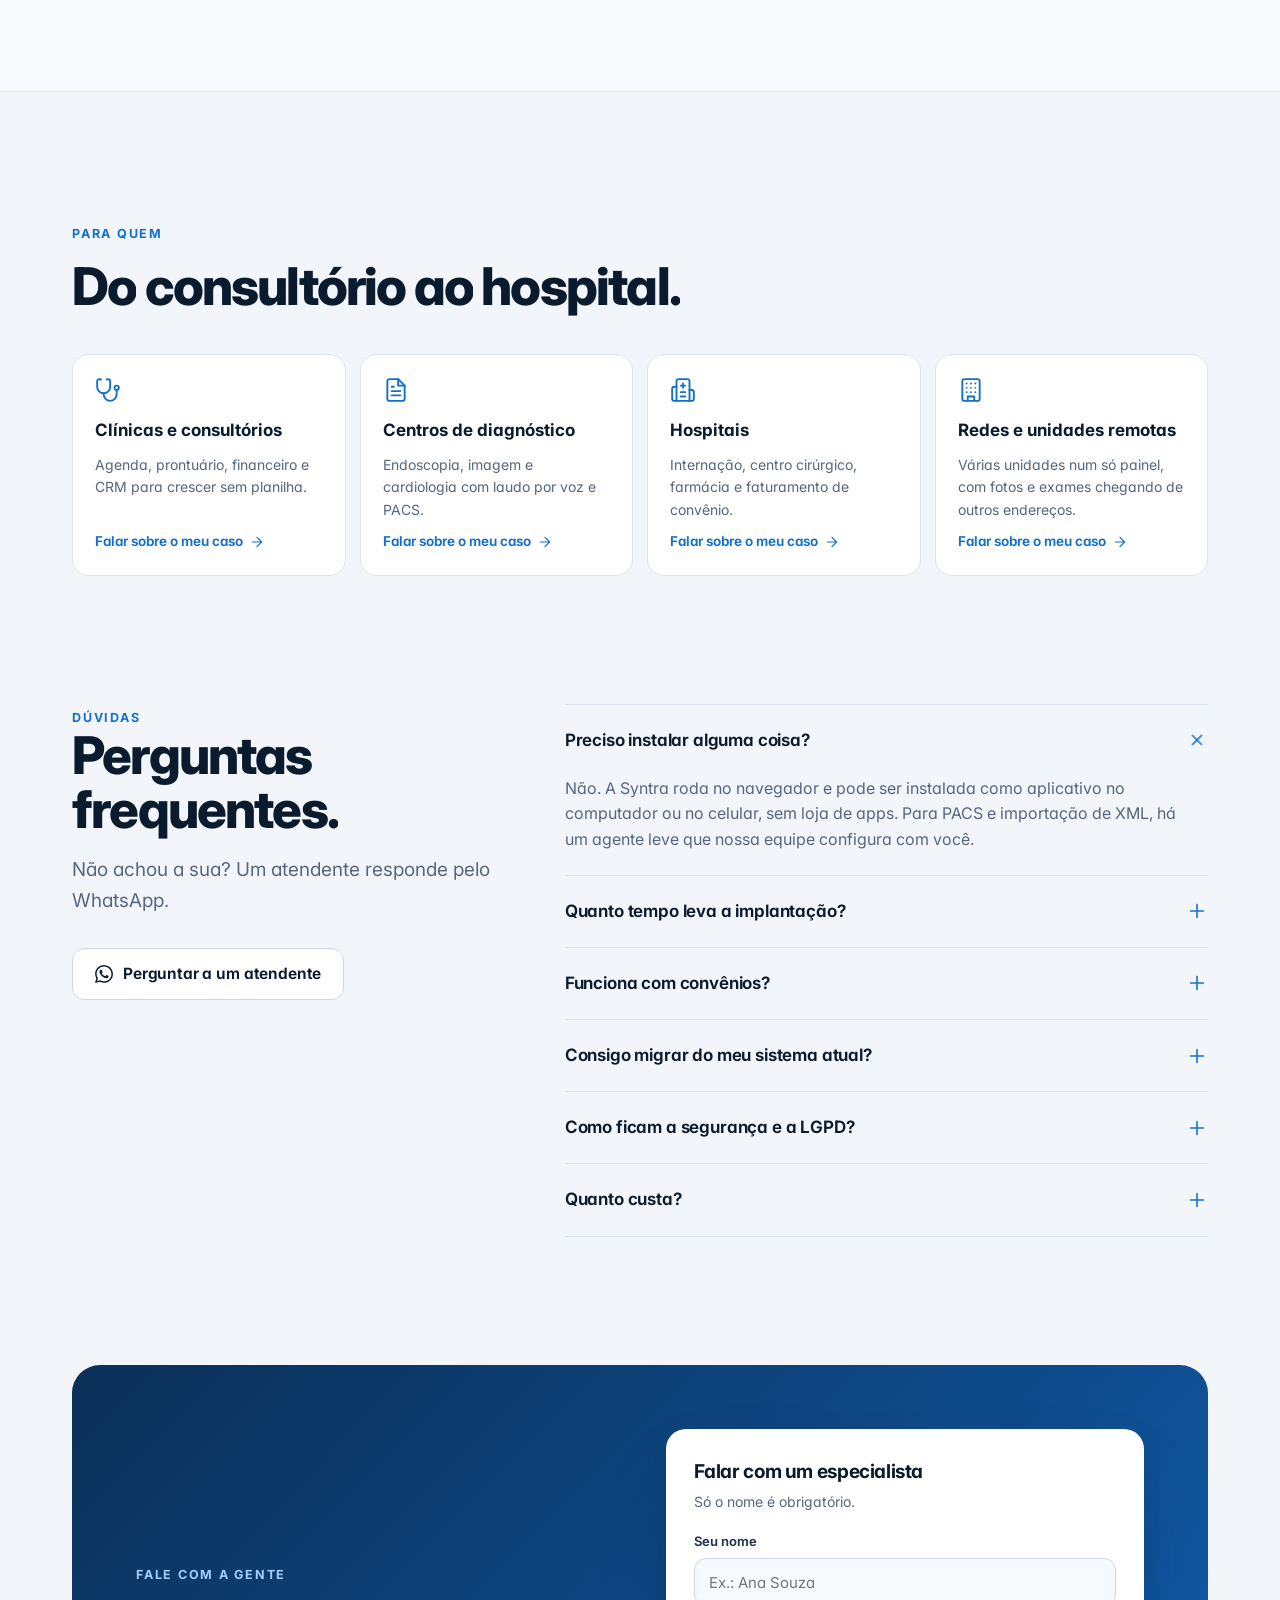
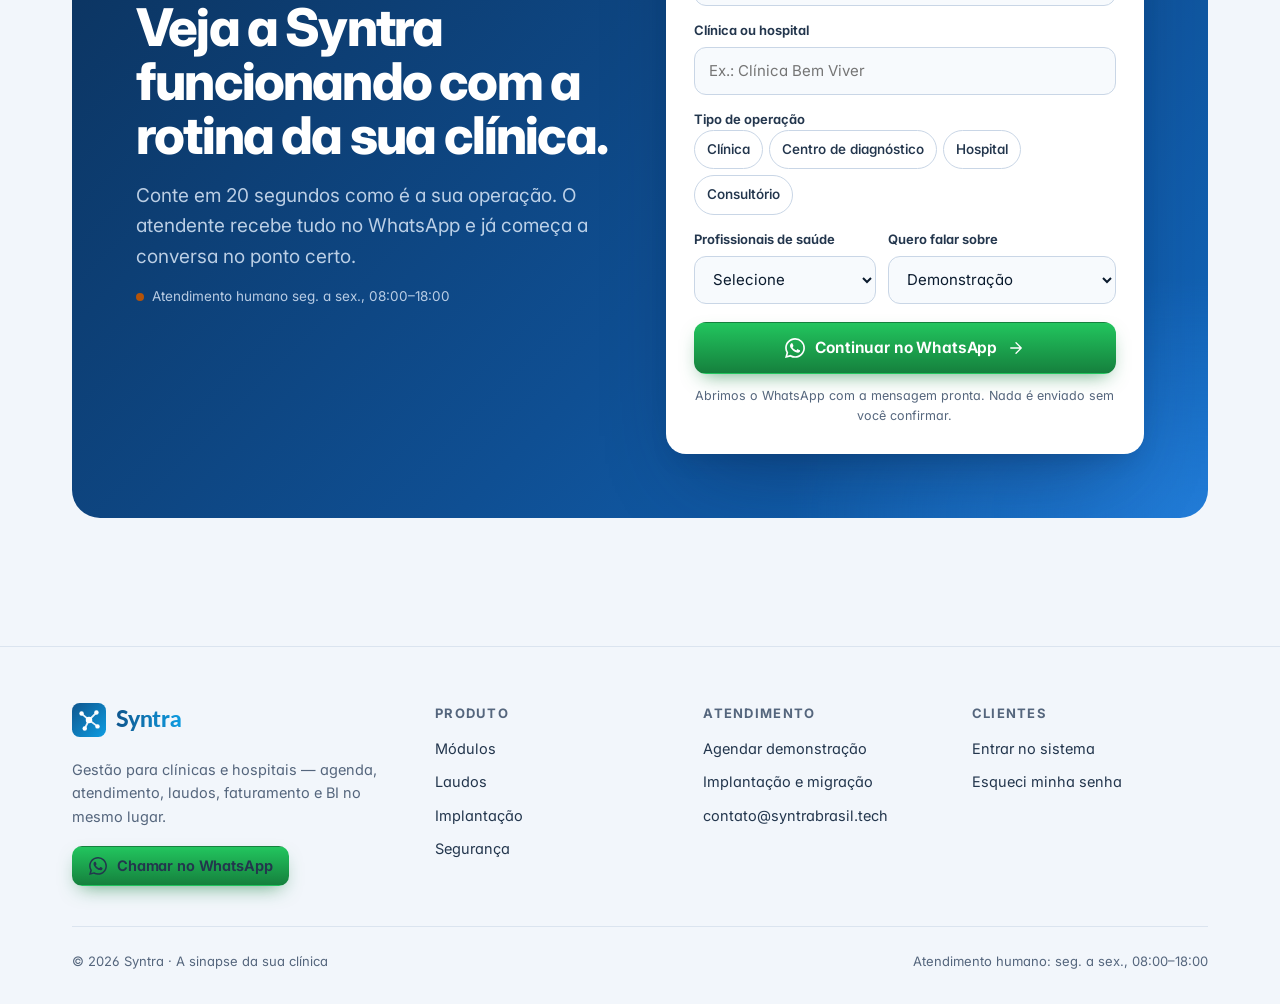
==== commit 196657c1: "Aproxima os balões do mock sem cobrir textos Co-Authored-By: Claude Opus 5.5 <noreply@anthropic.com>" ====
--- a/index.html
+++ b/index.html
@@ -14,7 +14,7 @@
   <link rel="preconnect" href="https://fonts.googleapis.com">
   <link rel="preconnect" href="https://fonts.gstatic.com" crossorigin>
   <link href="https://fonts.googleapis.com/css2?family=Inter:wght@400;500;600;700;800&family=Lato:wght@700;900&family=JetBrains+Mono:wght@500&display=swap" rel="stylesheet">
-  <link rel="stylesheet" href="assets/css/style.css?v=2">
+  <link rel="stylesheet" href="assets/css/style.css?v=3">
   <script>
     // tema antes da pintura (sem "piscar")
     (function () {
--- a/assets/css/style.css
+++ b/assets/css/style.css
@@ -285,10 +285,10 @@
 .float-note span { color: #6b7c93; font-size: 11.5px; }
 .float-note__ic { width: 32px; height: 32px; border-radius: 10px; display: grid; place-items: center; flex: none; }
 /* balões ficam fora da tela do produto, só encostando na borda */
-.float-note--a { left: -44px; bottom: -58px; animation: bob 8s ease-in-out infinite; }
-.float-note--b { right: -52px; top: -74px; animation: bob 9s ease-in-out -3s infinite; }
+.float-note--a { left: -40px; bottom: -26px; animation: bob 8s ease-in-out infinite; }  /* sobre o rodapé vazio do menu lateral */
+.float-note--b { right: -40px; top: -48px; animation: bob 9s ease-in-out -3s infinite; } /* acima da barra de busca/avatar */
 @keyframes bob { 50% { translate: 0 -5px; } }
-.hero .tilt { padding-block: 64px 48px; }
+.hero .tilt { padding-block: 40px 24px; }
 
 /* ---------- Faixa de especialidades ---------- */
 .marquee { overflow: hidden; mask-image: linear-gradient(90deg, transparent, #000 10%, #000 90%, transparent); }
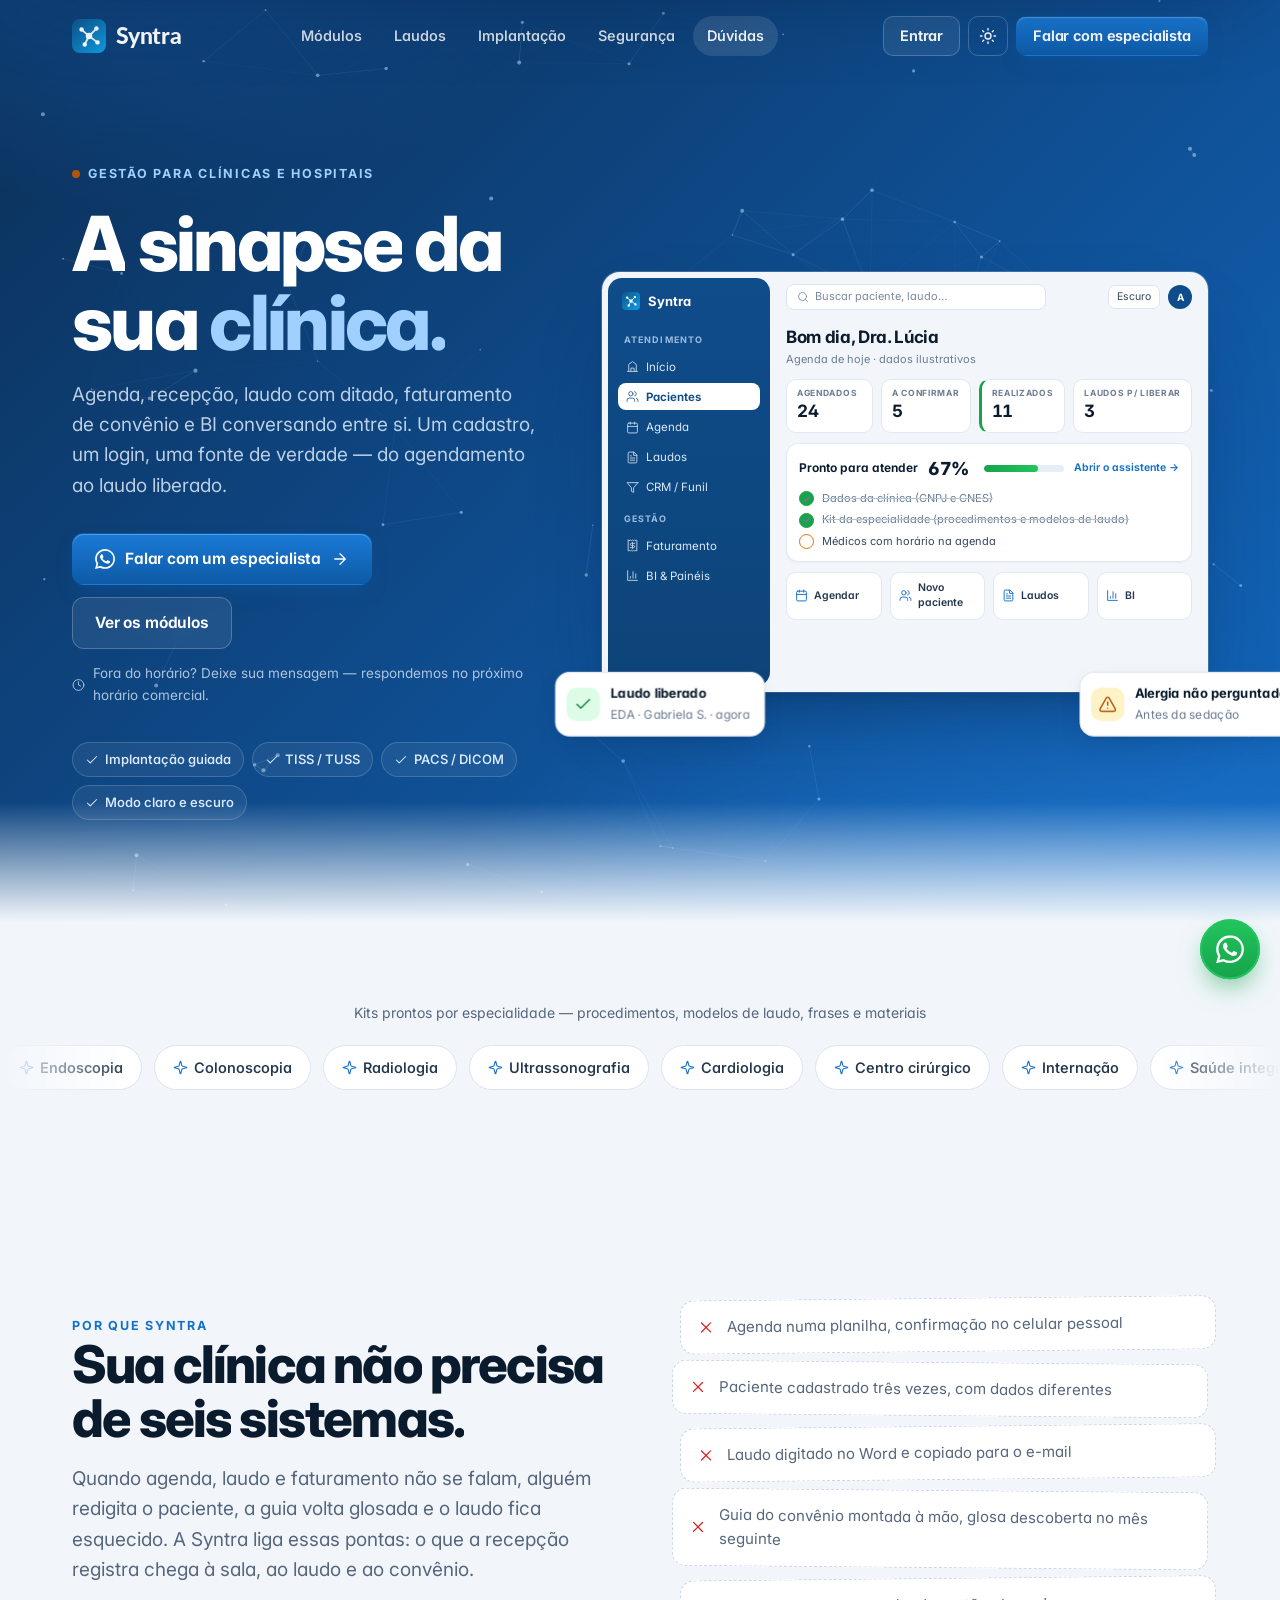
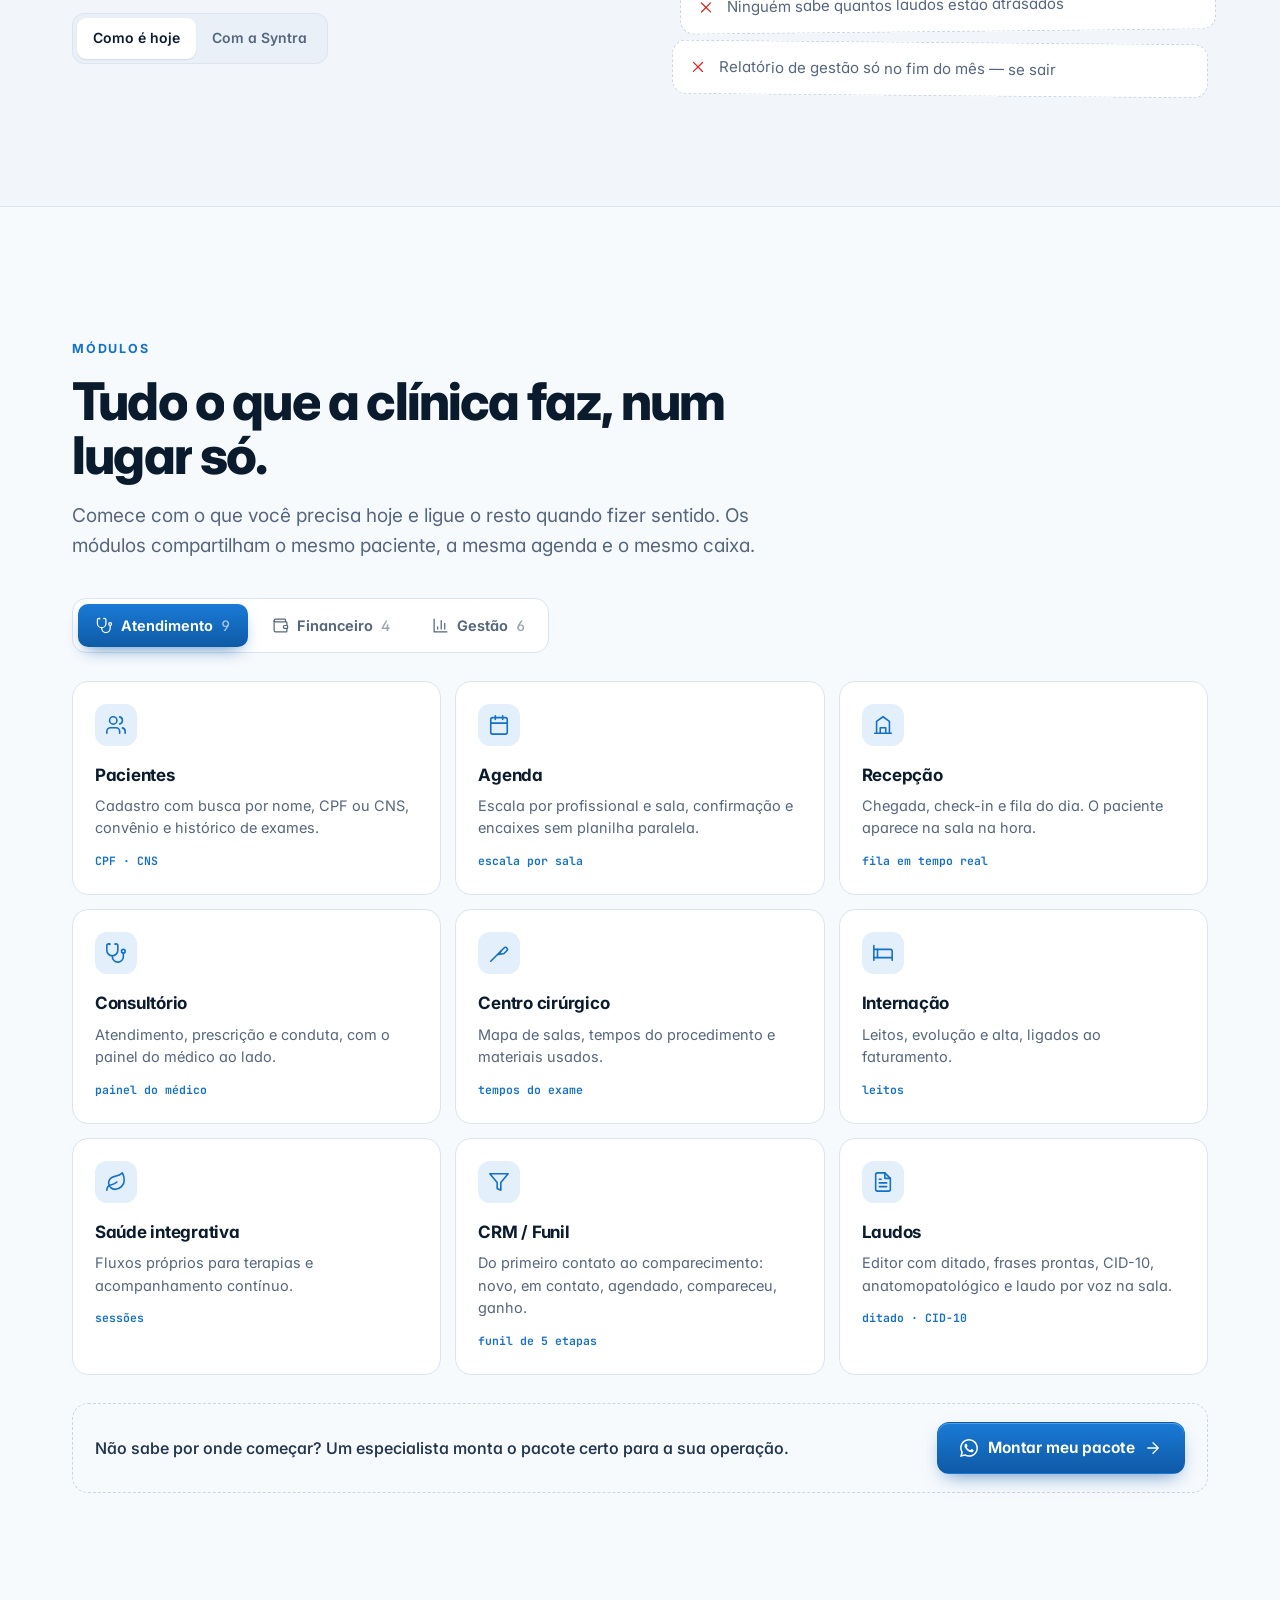
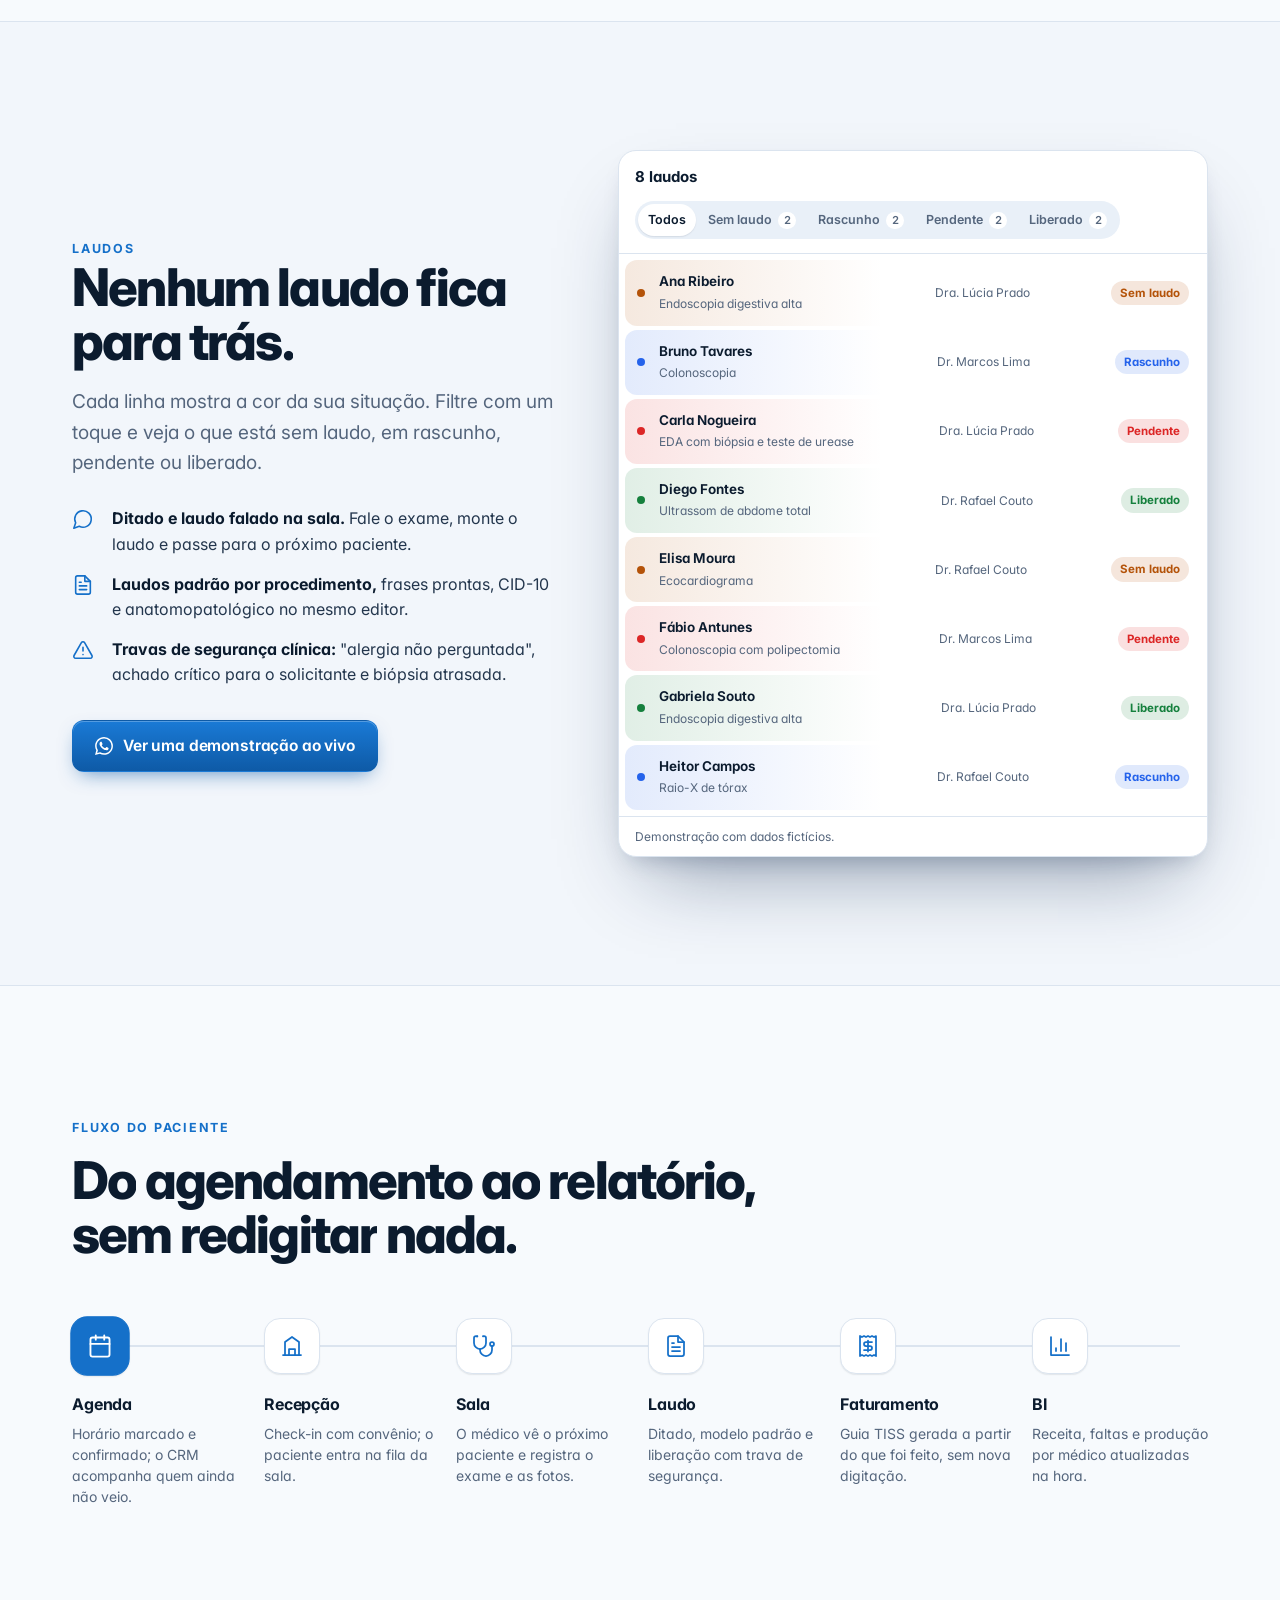
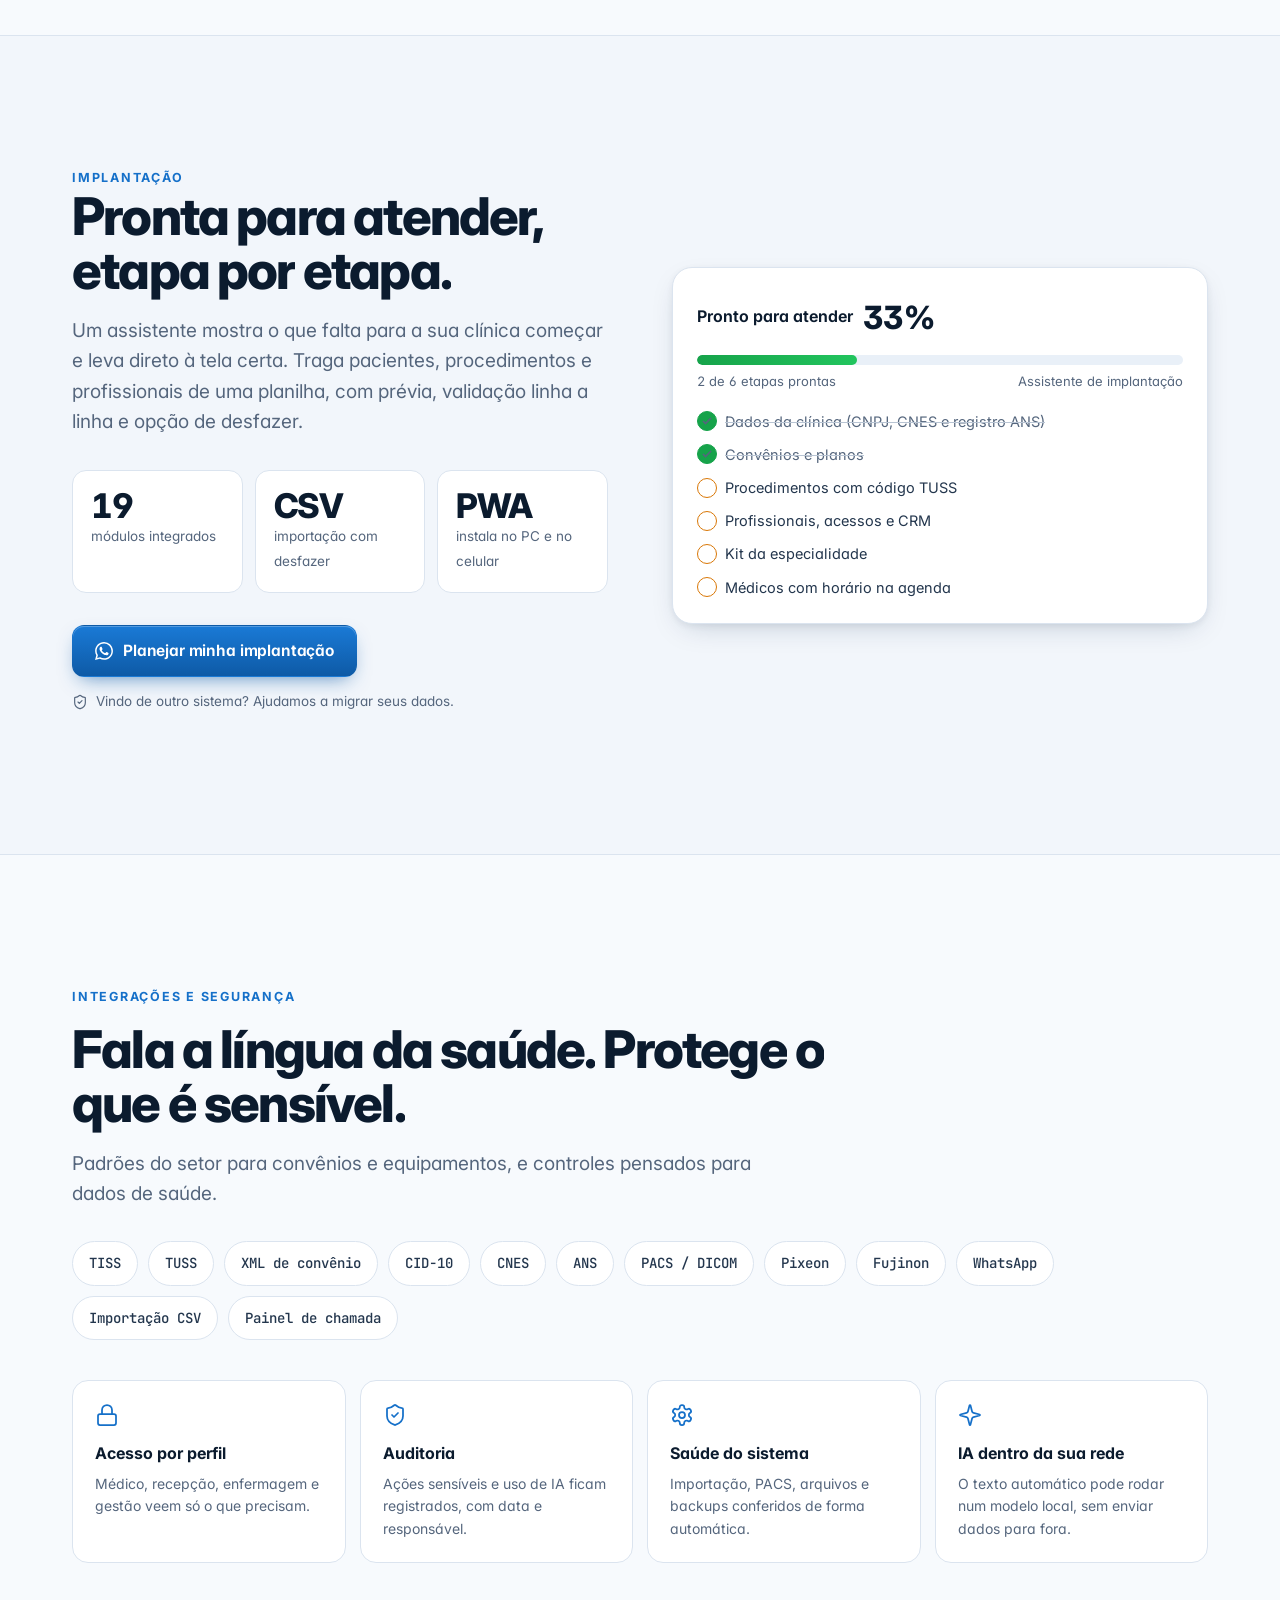
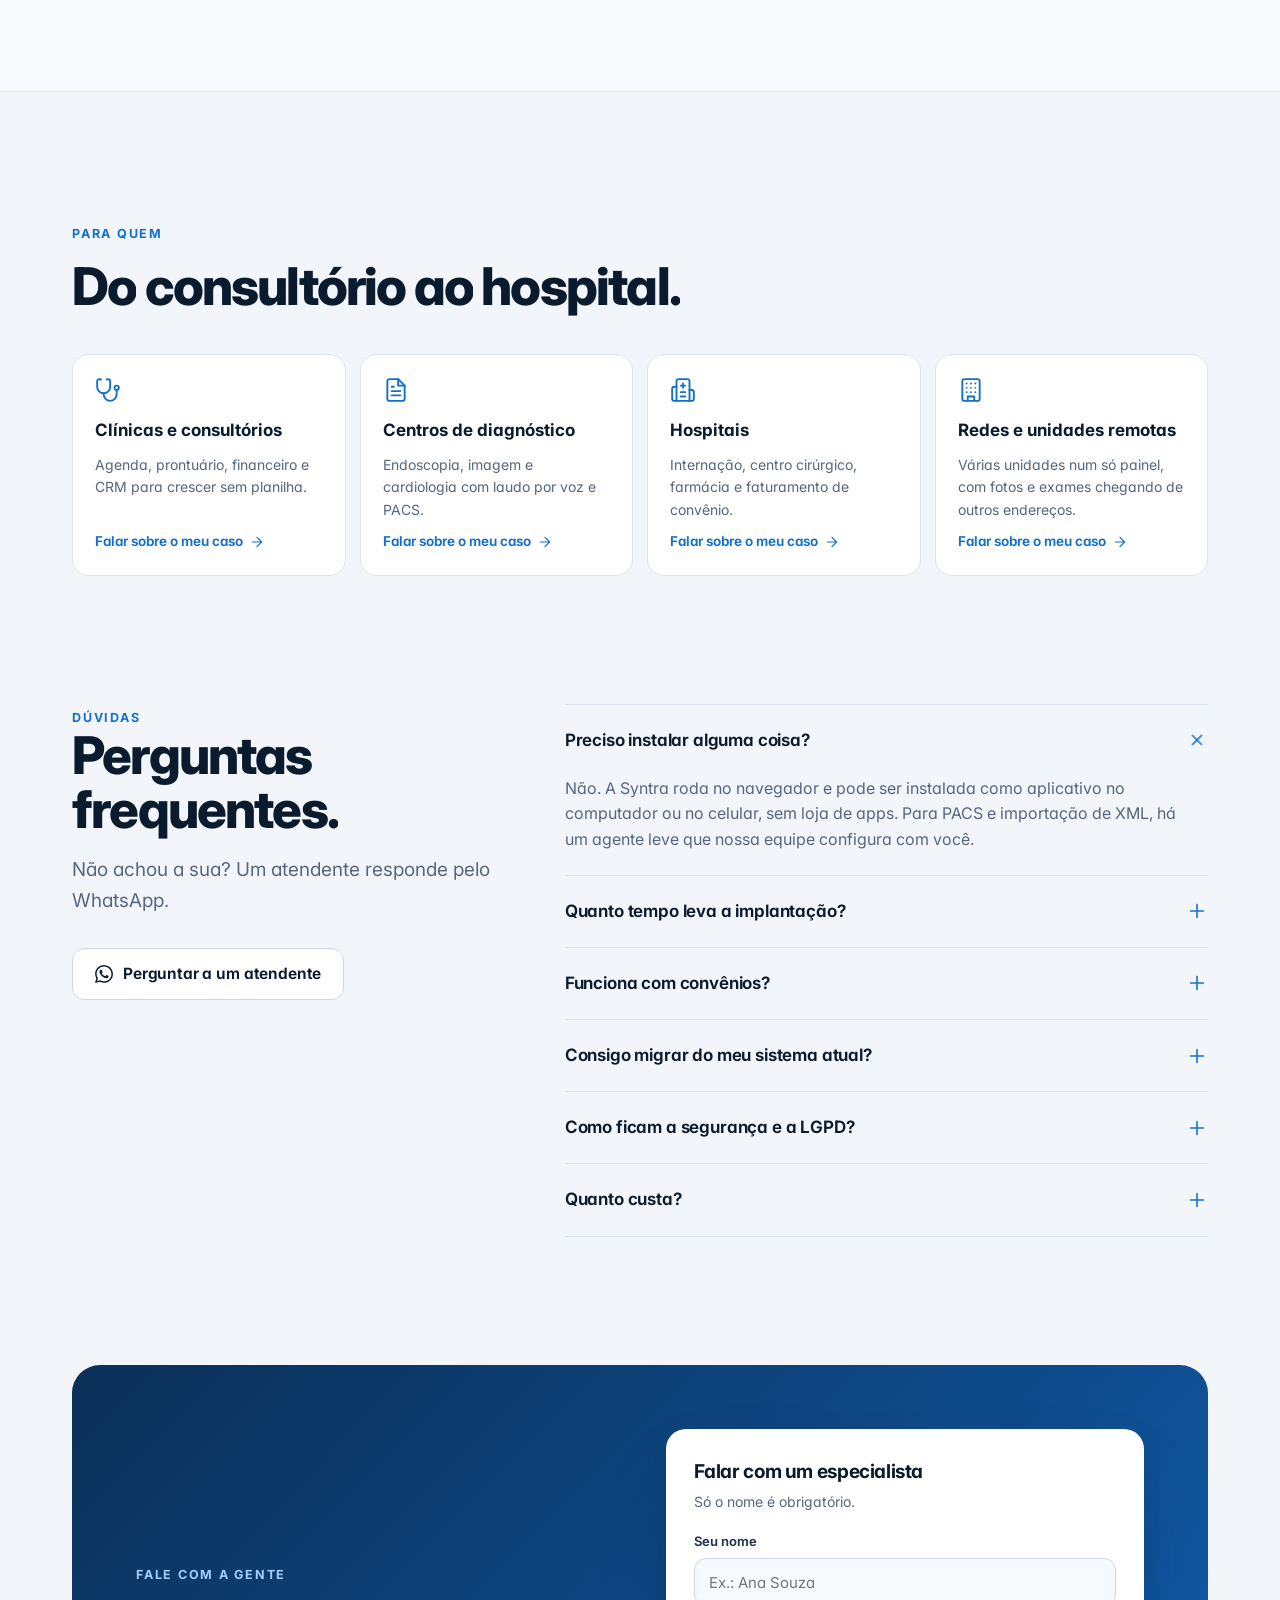
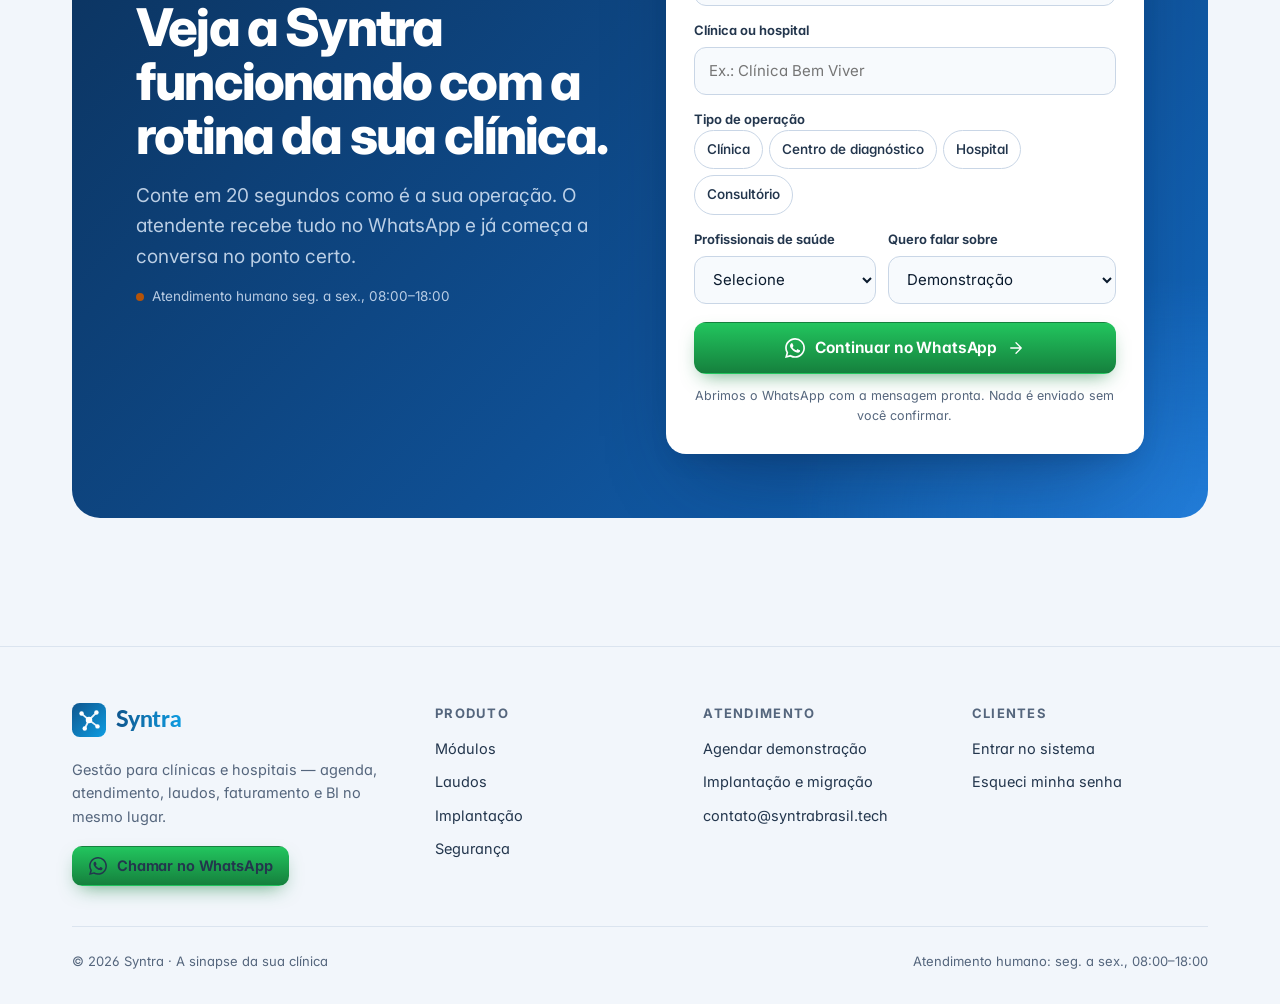
==== commit 886a66b1: "Move os balões para a faixa inferior da prévia Co-Authored-By: Claude Opus 5.5 <noreply@anthropic.co" ====
--- a/index.html
+++ b/index.html
@@ -14,7 +14,7 @@
   <link rel="preconnect" href="https://fonts.googleapis.com">
   <link rel="preconnect" href="https://fonts.gstatic.com" crossorigin>
   <link href="https://fonts.googleapis.com/css2?family=Inter:wght@400;500;600;700;800&family=Lato:wght@700;900&family=JetBrains+Mono:wght@500&display=swap" rel="stylesheet">
-  <link rel="stylesheet" href="assets/css/style.css?v=3">
+  <link rel="stylesheet" href="assets/css/style.css?v=4">
   <script>
     // tema antes da pintura (sem "piscar")
     (function () {
--- a/assets/css/style.css
+++ b/assets/css/style.css
@@ -285,10 +285,11 @@
 .float-note span { color: #6b7c93; font-size: 11.5px; }
 .float-note__ic { width: 32px; height: 32px; border-radius: 10px; display: grid; place-items: center; flex: none; }
 /* balões ficam fora da tela do produto, só encostando na borda */
-.float-note--a { left: -40px; bottom: -26px; animation: bob 8s ease-in-out infinite; }  /* sobre o rodapé vazio do menu lateral */
-.float-note--b { right: -40px; top: -48px; animation: bob 9s ease-in-out -3s infinite; } /* acima da barra de busca/avatar */
+/* os dois balões ficam na faixa inferior vazia da prévia, cruzando a borda de baixo */
+.float-note--a { left: -32px; bottom: -10px; animation: bob 8s ease-in-out infinite; }
+.float-note--b { right: -78px; bottom: -10px; animation: bob 9s ease-in-out -3s infinite; }
 @keyframes bob { 50% { translate: 0 -5px; } }
-.hero .tilt { padding-block: 40px 24px; }
+.hero .tilt { padding-block: 8px 24px; }
 
 /* ---------- Faixa de especialidades ---------- */
 .marquee { overflow: hidden; mask-image: linear-gradient(90deg, transparent, #000 10%, #000 90%, transparent); }
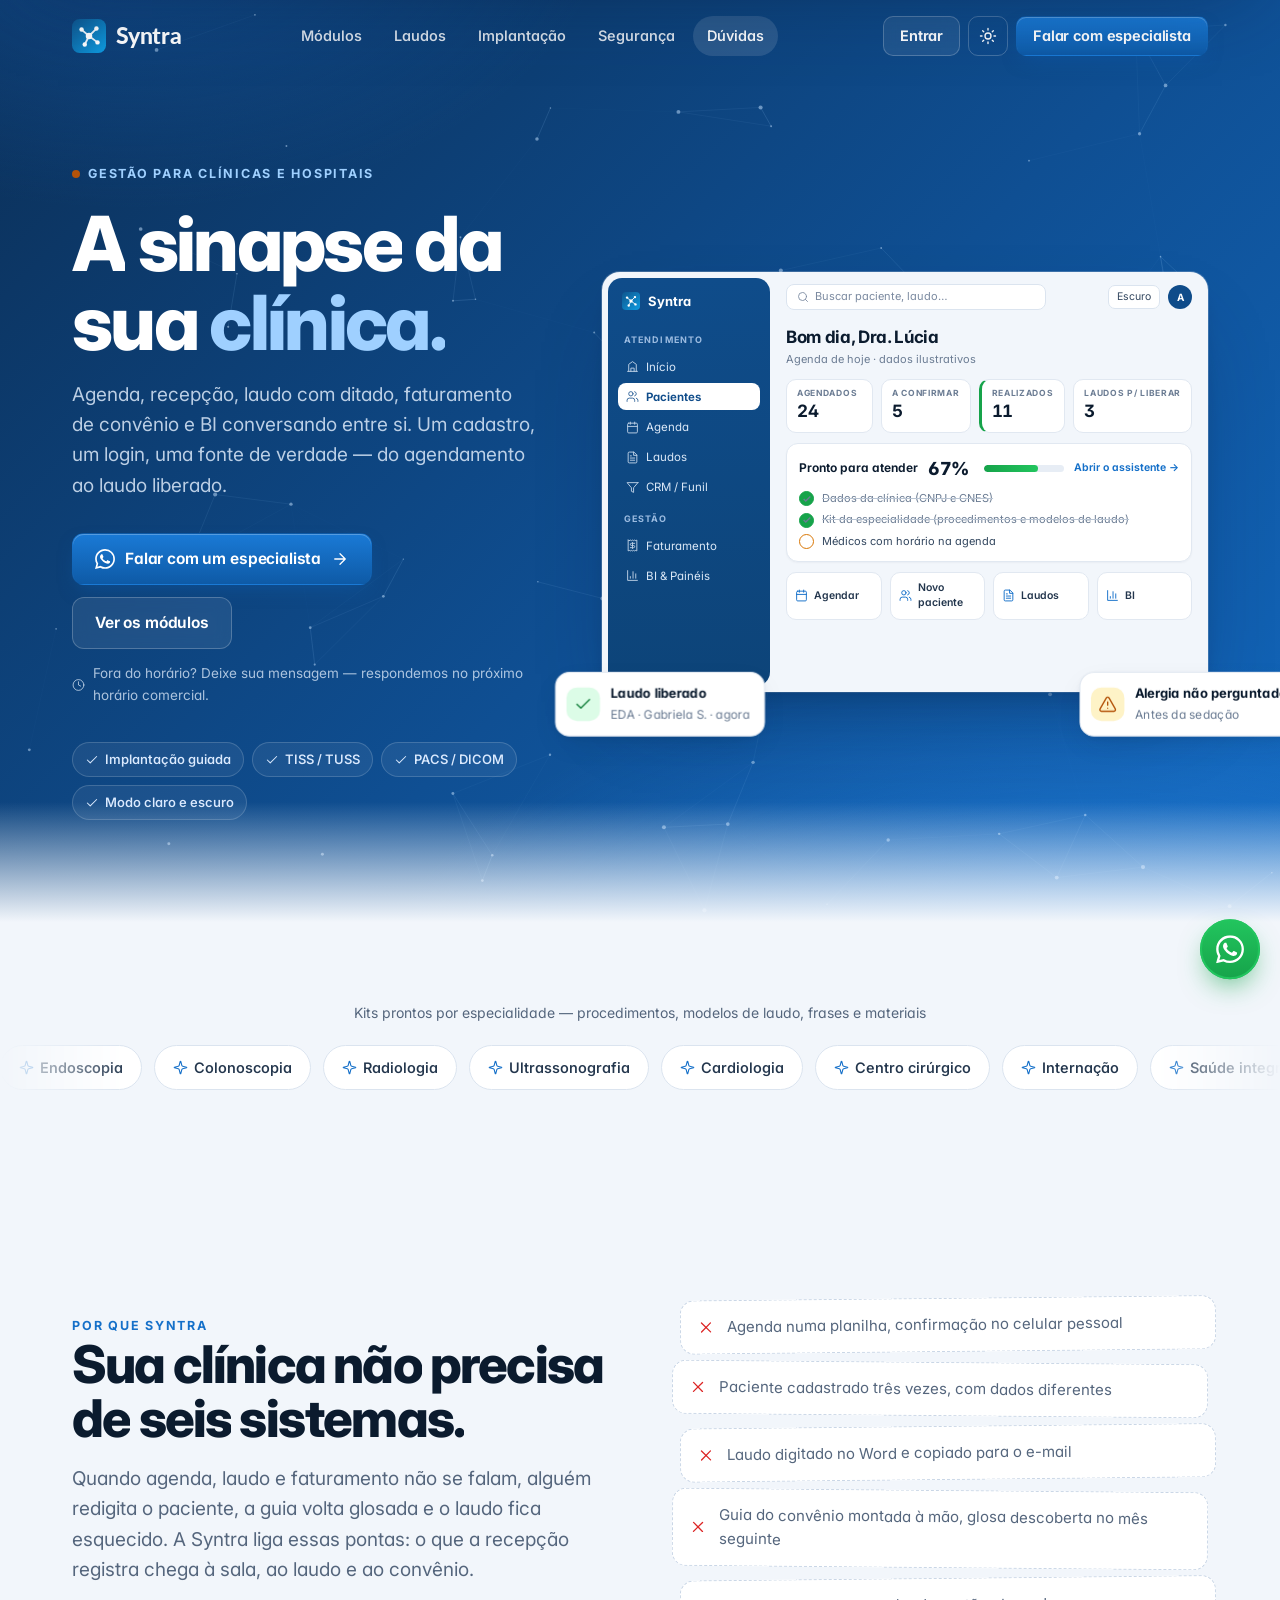
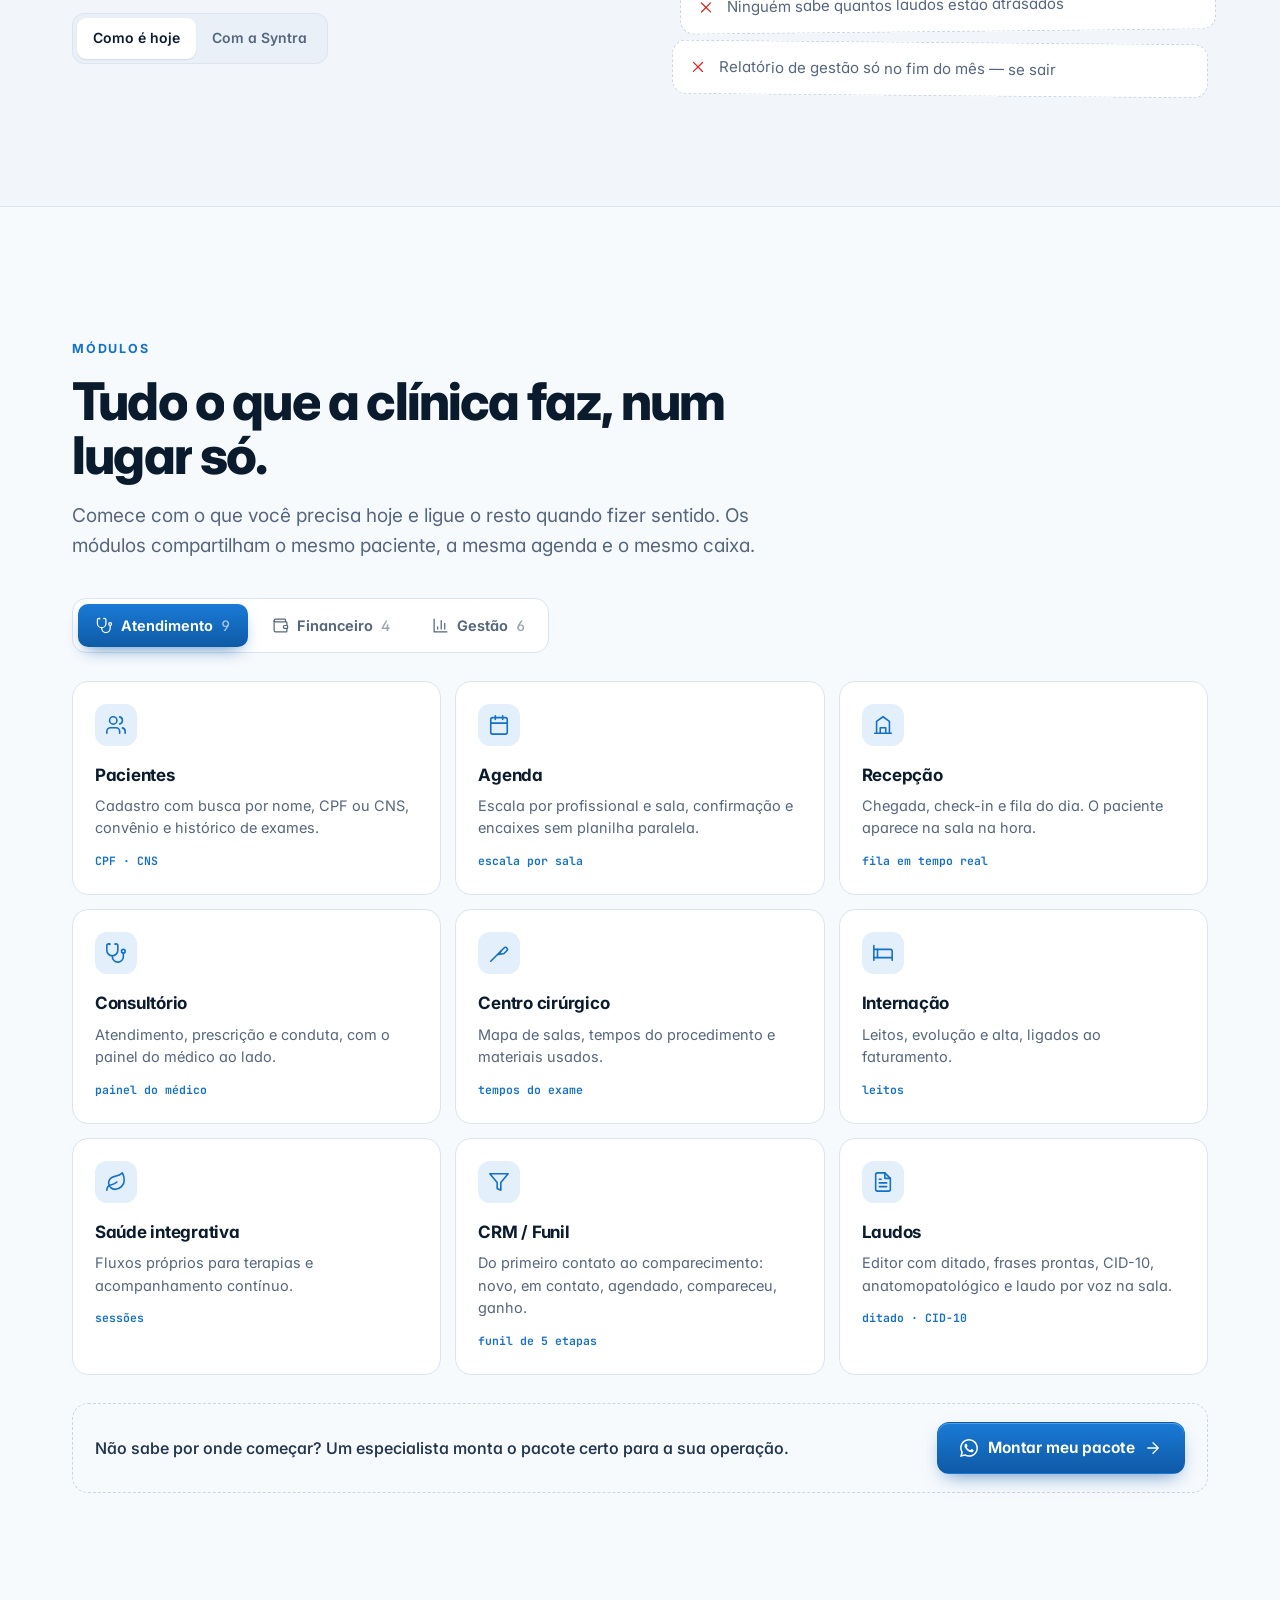
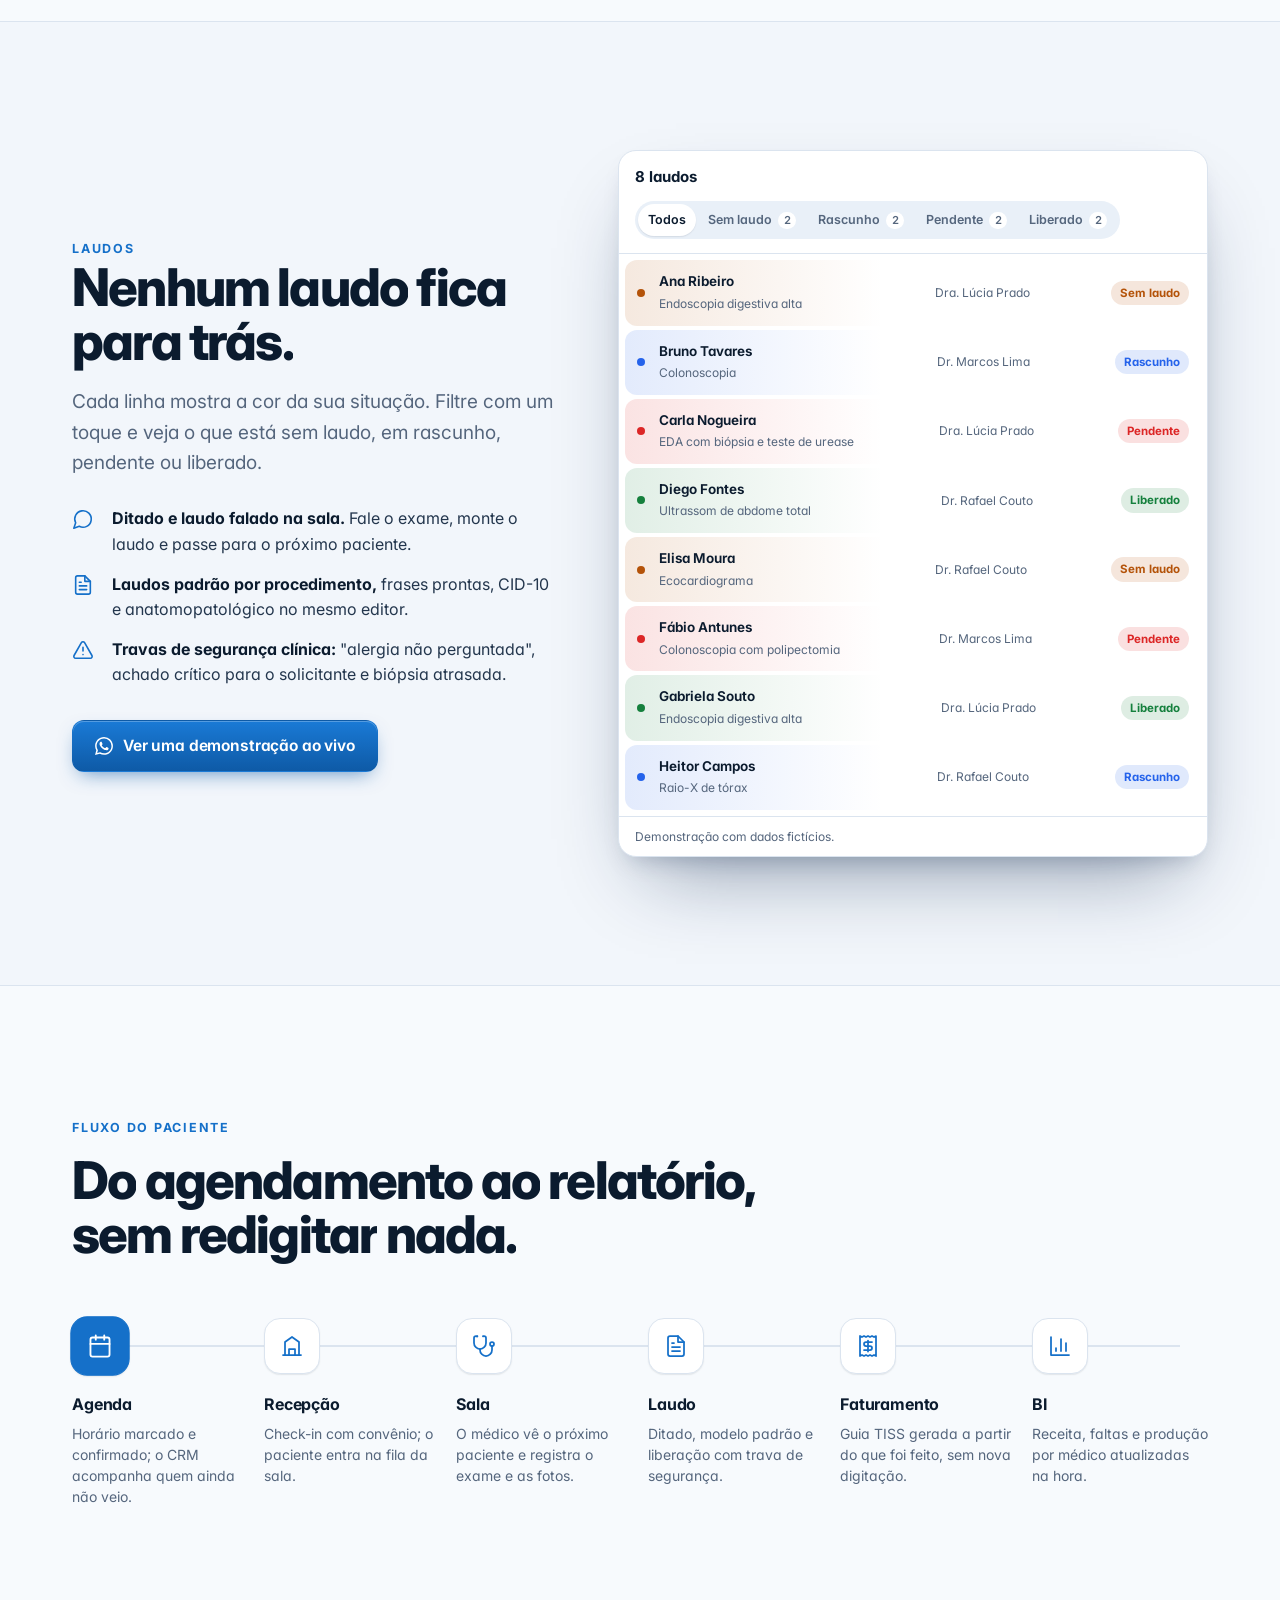
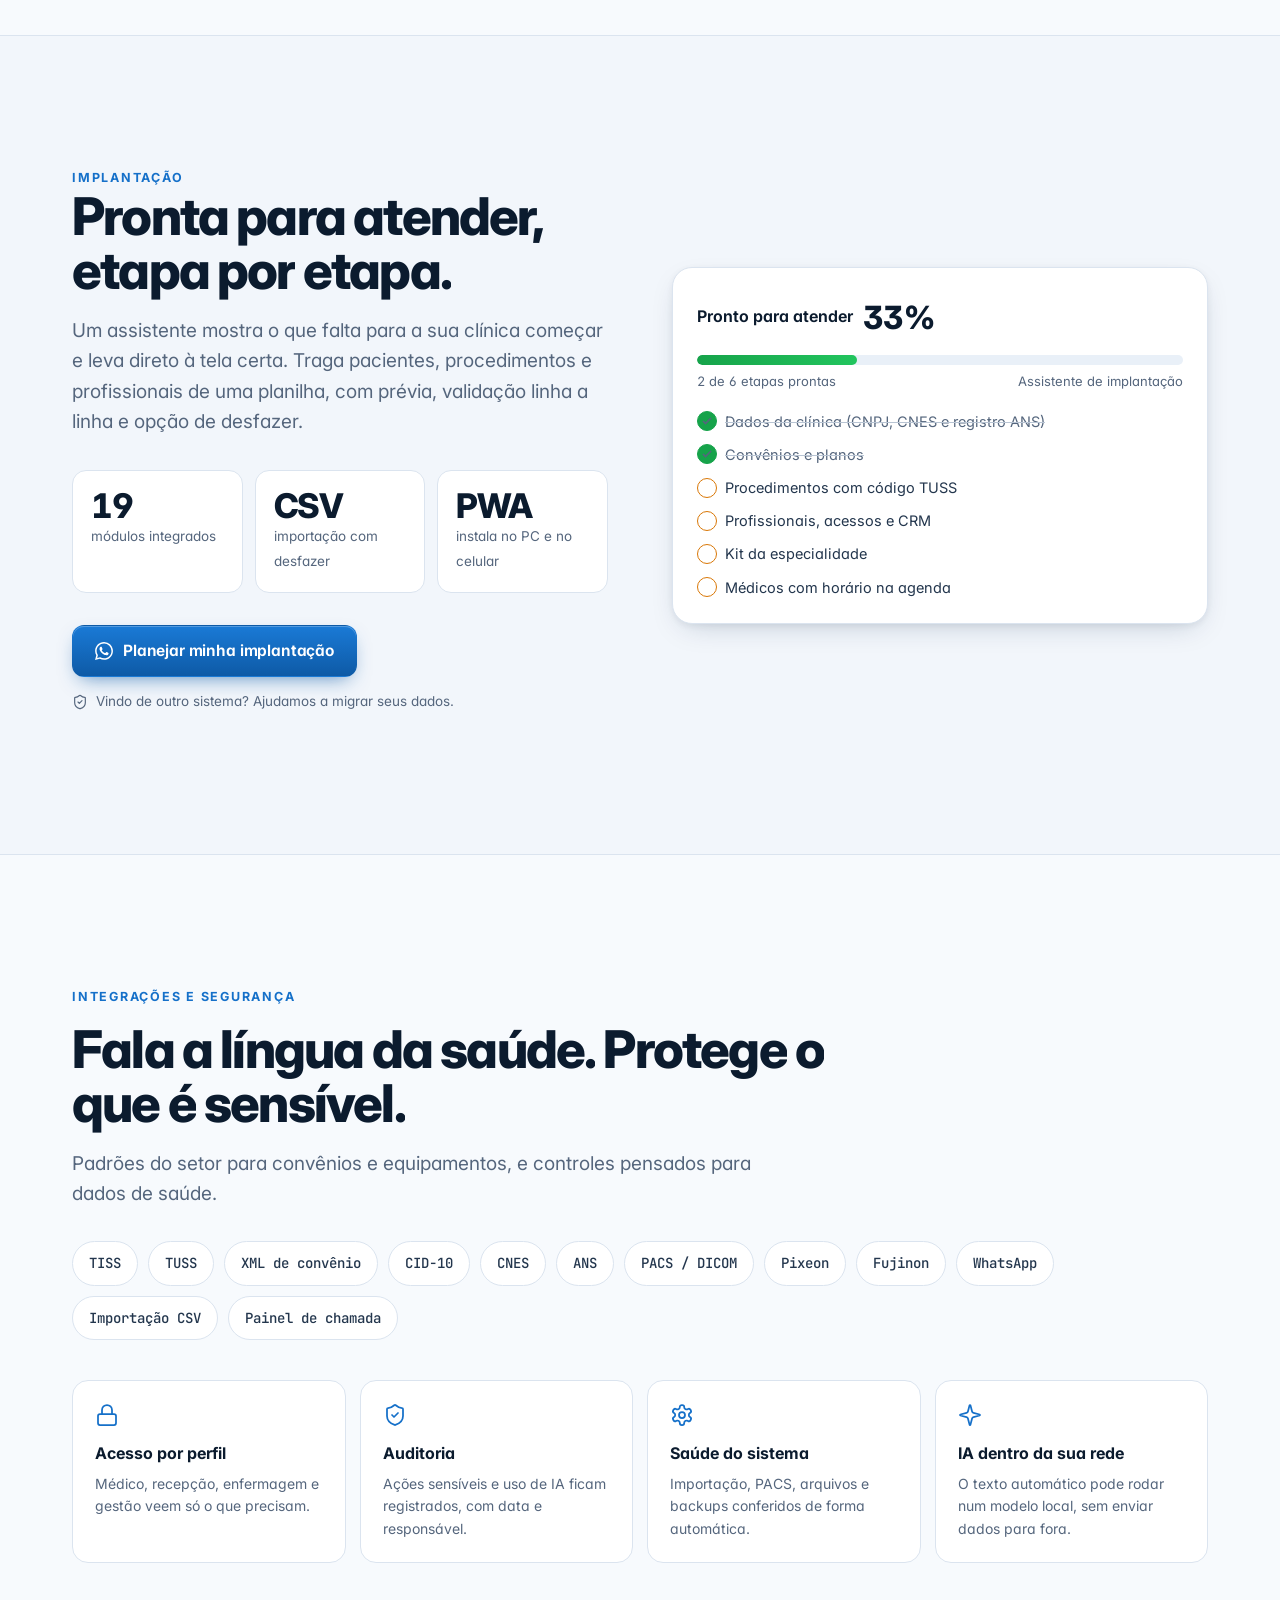
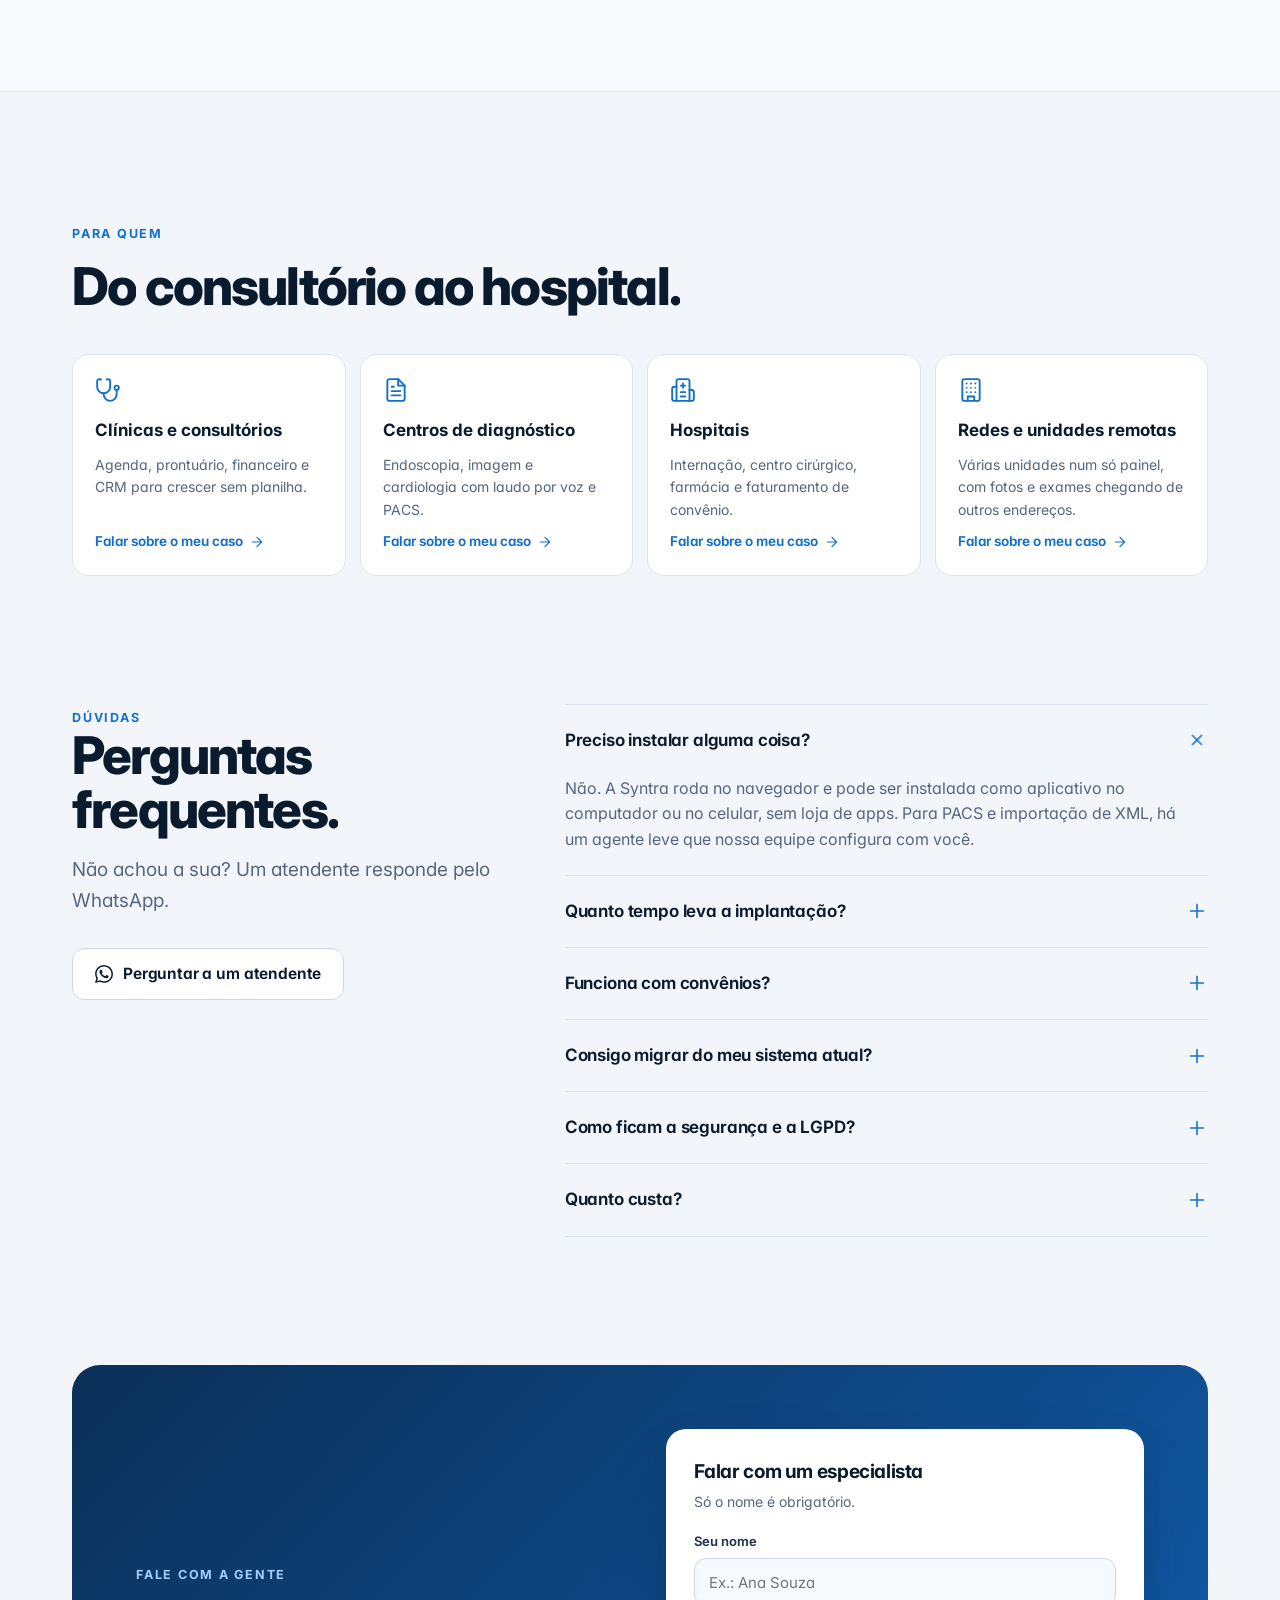
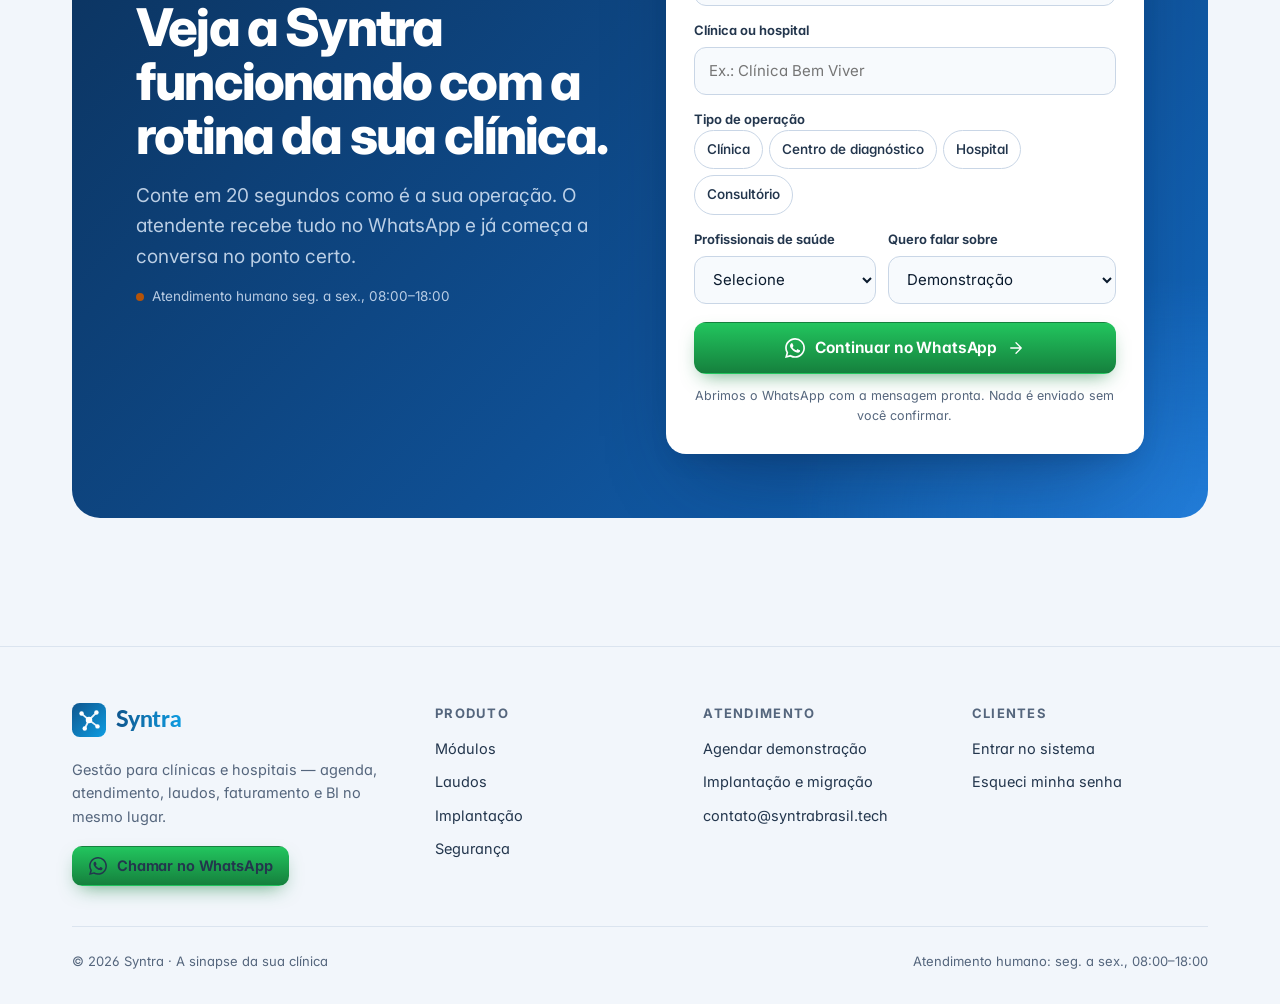
==== commit 0f1d6b94: "Admin de configurações rápidas (admin.html + config.js) Co-Authored-By: Claude Opus 5.5 <noreply@ant" ====
--- a/index.html
+++ b/index.html
@@ -14,6 +14,8 @@
   <link rel="preconnect" href="https://fonts.googleapis.com">
   <link rel="preconnect" href="https://fonts.gstatic.com" crossorigin>
   <link href="https://fonts.googleapis.com/css2?family=Inter:wght@400;500;600;700;800&family=Lato:wght@700;900&family=JetBrains+Mono:wght@500&display=swap" rel="stylesheet">
+  <script>document.write('<script src="config.js?t=' + Date.now() + '"><\/script>');</script>
+<script>try { if (!localStorage.getItem('syntra-theme') && window.SYNTRA_CONFIG && SYNTRA_CONFIG.theme === 'dark') document.documentElement.dataset.theme = 'dark'; } catch (e) {}</script>
   <link rel="stylesheet" href="assets/css/style.css?v=4">
   <script>
     // tema antes da pintura (sem "piscar")
@@ -50,7 +52,7 @@
         <svg class="i-sun" width="18" height="18" viewBox="0 0 24 24" fill="none" stroke="currentColor" stroke-width="1.8" stroke-linecap="round"><circle cx="12" cy="12" r="4"/><path d="M12 2v2M12 20v2M4.9 4.9l1.4 1.4M17.7 17.7l1.4 1.4M2 12h2M20 12h2M4.9 19.1l1.4-1.4M17.7 6.3l1.4-1.4"/></svg>
         <svg class="i-moon" width="18" height="18" viewBox="0 0 24 24" fill="none" stroke="currentColor" stroke-width="1.8" stroke-linecap="round"><path d="M12 3a6 6 0 0 0 9 9 9 9 0 1 1-9-9Z"/></svg>
       </button>
-      <a class="btn btn--primary btn--sm magnetic" href="https://wa.me/554896225170?text=Ol%C3%A1%21%20Quero%20falar%20com%20um%20especialista%20da%20Syntra." rel="noopener" data-cta="nav">Falar com especialista</a>
+      <a class="btn btn--primary btn--sm magnetic" href="https://wa.me/554896225170?text=Ol%C3%A1%21%20Quero%20falar%20com%20um%20especialista%20da%20Syntra." rel="noopener" data-origem="nav" data-cta="nav">Falar com especialista</a>
       <button class="icon-btn nav__burger" type="button" aria-label="Abrir menu" aria-expanded="false" aria-controls="drawer"><svg class="" width="20" height="20" viewBox="0 0 24 24" fill="none" stroke="currentColor" stroke-width="1.75" stroke-linecap="round" stroke-linejoin="round" aria-hidden="true"><path d="M4 6h16M4 12h16M4 18h16"/></svg></button>
     </div>
   </div>
@@ -71,7 +73,7 @@
       <li><a href="#faq" data-close>Dúvidas <svg class="" width="18" height="18" viewBox="0 0 24 24" fill="none" stroke="currentColor" stroke-width="1.75" stroke-linecap="round" stroke-linejoin="round" aria-hidden="true"><path d="M5 12h14M12 5l7 7-7 7"/></svg></a></li>
       <li><a href="https://app.syntrabrasil.tech/login" rel="noopener">Entrar no sistema <svg class="" width="18" height="18" viewBox="0 0 24 24" fill="none" stroke="currentColor" stroke-width="1.75" stroke-linecap="round" stroke-linejoin="round" aria-hidden="true"><path d="M5 12h14M12 5l7 7-7 7"/></svg></a></li>
     </ul>
-    <a class="btn btn--wa" href="https://wa.me/554896225170?text=Ol%C3%A1%21%20Quero%20falar%20com%20um%20especialista%20da%20Syntra." rel="noopener" data-cta="menu"><svg class="" width="20" height="20" viewBox="0 0 24 24" fill="currentColor" aria-hidden="true"><path d="M17.47 14.38c-.3-.15-1.75-.86-2.02-.96-.27-.1-.47-.15-.67.15-.2.3-.77.96-.94 1.16-.17.2-.35.22-.64.07-.3-.15-1.25-.46-2.38-1.47-.88-.79-1.47-1.76-1.65-2.06-.17-.3-.02-.46.13-.6.13-.14.3-.35.45-.52.15-.18.2-.3.3-.5.1-.2.05-.37-.03-.52-.07-.15-.67-1.6-.92-2.2-.24-.58-.49-.5-.67-.5h-.57c-.2 0-.52.07-.79.37-.27.3-1.04 1.02-1.04 2.48 0 1.46 1.07 2.88 1.21 3.07.15.2 2.1 3.2 5.08 4.49.71.3 1.26.49 1.7.63.71.22 1.36.19 1.87.12.57-.09 1.75-.72 2-1.41.25-.7.25-1.29.17-1.41-.07-.13-.27-.2-.57-.35M12.05 21.79h-.01a9.87 9.87 0 0 1-5.03-1.38l-.36-.21-3.74.98 1-3.65-.24-.37a9.86 9.86 0 0 1-1.51-5.26c0-5.45 4.44-9.88 9.9-9.88a9.83 9.83 0 0 1 7 2.9 9.82 9.82 0 0 1 2.89 6.99c0 5.45-4.44 9.88-9.89 9.88m8.41-18.3A11.81 11.81 0 0 0 12.05 0C5.5 0 .16 5.34.16 11.89c0 2.1.55 4.14 1.59 5.94L.06 24l6.3-1.65a11.88 11.88 0 0 0 5.68 1.45h.01c6.55 0 11.89-5.34 11.89-11.9 0-3.17-1.24-6.16-3.48-8.4"/></svg> Falar com um atendente</a>
+    <a class="btn btn--wa" href="https://wa.me/554896225170?text=Ol%C3%A1%21%20Quero%20falar%20com%20um%20especialista%20da%20Syntra." rel="noopener" data-origem="nav" data-cta="menu"><svg class="" width="20" height="20" viewBox="0 0 24 24" fill="currentColor" aria-hidden="true"><path d="M17.47 14.38c-.3-.15-1.75-.86-2.02-.96-.27-.1-.47-.15-.67.15-.2.3-.77.96-.94 1.16-.17.2-.35.22-.64.07-.3-.15-1.25-.46-2.38-1.47-.88-.79-1.47-1.76-1.65-2.06-.17-.3-.02-.46.13-.6.13-.14.3-.35.45-.52.15-.18.2-.3.3-.5.1-.2.05-.37-.03-.52-.07-.15-.67-1.6-.92-2.2-.24-.58-.49-.5-.67-.5h-.57c-.2 0-.52.07-.79.37-.27.3-1.04 1.02-1.04 2.48 0 1.46 1.07 2.88 1.21 3.07.15.2 2.1 3.2 5.08 4.49.71.3 1.26.49 1.7.63.71.22 1.36.19 1.87.12.57-.09 1.75-.72 2-1.41.25-.7.25-1.29.17-1.41-.07-.13-.27-.2-.57-.35M12.05 21.79h-.01a9.87 9.87 0 0 1-5.03-1.38l-.36-.21-3.74.98 1-3.65-.24-.37a9.86 9.86 0 0 1-1.51-5.26c0-5.45 4.44-9.88 9.9-9.88a9.83 9.83 0 0 1 7 2.9 9.82 9.82 0 0 1 2.89 6.99c0 5.45-4.44 9.88-9.89 9.88m8.41-18.3A11.81 11.81 0 0 0 12.05 0C5.5 0 .16 5.34.16 11.89c0 2.1.55 4.14 1.59 5.94L.06 24l6.3-1.65a11.88 11.88 0 0 0 5.68 1.45h.01c6.55 0 11.89-5.34 11.89-11.9 0-3.17-1.24-6.16-3.48-8.4"/></svg> Falar com um atendente</a>
   </div>
 </div>
 
@@ -83,15 +85,15 @@
   <div class="wrap hero__grid">
     <div>
       <span class="eyebrow" data-reveal><span class="presence"><span class="dot"></span></span>
-        <span class="shiny">Gestão para clínicas e hospitais</span></span>
-      <h1 class="h1 split-text" data-split>A sinapse da sua <em>clínica.</em></h1>
-      <p class="lead" data-reveal style="--i:3">Agenda, recepção, laudo com ditado, faturamento de convênio e BI conversando entre si. Um cadastro, um login, uma fonte de verdade — do agendamento ao laudo liberado.</p>
+        <span class="shiny" data-cfg="hero.eyebrow">Gestão para clínicas e hospitais</span></span>
+      <h1 class="h1 split-text" data-split data-cfg-title>A sinapse da sua <em>clínica.</em></h1>
+      <p class="lead" data-reveal style="--i:3" data-cfg="hero.lead">Agenda, recepção, laudo com ditado, faturamento de convênio e BI conversando entre si. Um cadastro, um login, uma fonte de verdade — do agendamento ao laudo liberado.</p>
       <div class="cta-row" data-reveal style="--i:4">
-        <a class="btn btn--primary magnetic" href="https://wa.me/554896225170?text=Ol%C3%A1%21%20Vim%20pelo%20site%20da%20Syntra%20e%20quero%20conhecer%20o%20sistema%20para%20a%20minha%20cl%C3%ADnica." rel="noopener" data-cta="hero"><svg class="" width="20" height="20" viewBox="0 0 24 24" fill="currentColor" aria-hidden="true"><path d="M17.47 14.38c-.3-.15-1.75-.86-2.02-.96-.27-.1-.47-.15-.67.15-.2.3-.77.96-.94 1.16-.17.2-.35.22-.64.07-.3-.15-1.25-.46-2.38-1.47-.88-.79-1.47-1.76-1.65-2.06-.17-.3-.02-.46.13-.6.13-.14.3-.35.45-.52.15-.18.2-.3.3-.5.1-.2.05-.37-.03-.52-.07-.15-.67-1.6-.92-2.2-.24-.58-.49-.5-.67-.5h-.57c-.2 0-.52.07-.79.37-.27.3-1.04 1.02-1.04 2.48 0 1.46 1.07 2.88 1.21 3.07.15.2 2.1 3.2 5.08 4.49.71.3 1.26.49 1.7.63.71.22 1.36.19 1.87.12.57-.09 1.75-.72 2-1.41.25-.7.25-1.29.17-1.41-.07-.13-.27-.2-.57-.35M12.05 21.79h-.01a9.87 9.87 0 0 1-5.03-1.38l-.36-.21-3.74.98 1-3.65-.24-.37a9.86 9.86 0 0 1-1.51-5.26c0-5.45 4.44-9.88 9.9-9.88a9.83 9.83 0 0 1 7 2.9 9.82 9.82 0 0 1 2.89 6.99c0 5.45-4.44 9.88-9.89 9.88m8.41-18.3A11.81 11.81 0 0 0 12.05 0C5.5 0 .16 5.34.16 11.89c0 2.1.55 4.14 1.59 5.94L.06 24l6.3-1.65a11.88 11.88 0 0 0 5.68 1.45h.01c6.55 0 11.89-5.34 11.89-11.9 0-3.17-1.24-6.16-3.48-8.4"/></svg> Falar com um especialista <svg class="i-arrow" width="18" height="18" viewBox="0 0 24 24" fill="none" stroke="currentColor" stroke-width="1.75" stroke-linecap="round" stroke-linejoin="round" aria-hidden="true"><path d="M5 12h14M12 5l7 7-7 7"/></svg></a>
+        <a class="btn btn--primary magnetic" href="https://wa.me/554896225170?text=Ol%C3%A1%21%20Vim%20pelo%20site%20da%20Syntra%20e%20quero%20conhecer%20o%20sistema%20para%20a%20minha%20cl%C3%ADnica." rel="noopener" data-origem="hero" data-cta="hero"><svg class="" width="20" height="20" viewBox="0 0 24 24" fill="currentColor" aria-hidden="true"><path d="M17.47 14.38c-.3-.15-1.75-.86-2.02-.96-.27-.1-.47-.15-.67.15-.2.3-.77.96-.94 1.16-.17.2-.35.22-.64.07-.3-.15-1.25-.46-2.38-1.47-.88-.79-1.47-1.76-1.65-2.06-.17-.3-.02-.46.13-.6.13-.14.3-.35.45-.52.15-.18.2-.3.3-.5.1-.2.05-.37-.03-.52-.07-.15-.67-1.6-.92-2.2-.24-.58-.49-.5-.67-.5h-.57c-.2 0-.52.07-.79.37-.27.3-1.04 1.02-1.04 2.48 0 1.46 1.07 2.88 1.21 3.07.15.2 2.1 3.2 5.08 4.49.71.3 1.26.49 1.7.63.71.22 1.36.19 1.87.12.57-.09 1.75-.72 2-1.41.25-.7.25-1.29.17-1.41-.07-.13-.27-.2-.57-.35M12.05 21.79h-.01a9.87 9.87 0 0 1-5.03-1.38l-.36-.21-3.74.98 1-3.65-.24-.37a9.86 9.86 0 0 1-1.51-5.26c0-5.45 4.44-9.88 9.9-9.88a9.83 9.83 0 0 1 7 2.9 9.82 9.82 0 0 1 2.89 6.99c0 5.45-4.44 9.88-9.89 9.88m8.41-18.3A11.81 11.81 0 0 0 12.05 0C5.5 0 .16 5.34.16 11.89c0 2.1.55 4.14 1.59 5.94L.06 24l6.3-1.65a11.88 11.88 0 0 0 5.68 1.45h.01c6.55 0 11.89-5.34 11.89-11.9 0-3.17-1.24-6.16-3.48-8.4"/></svg> Falar com um especialista <svg class="i-arrow" width="18" height="18" viewBox="0 0 24 24" fill="none" stroke="currentColor" stroke-width="1.75" stroke-linecap="round" stroke-linejoin="round" aria-hidden="true"><path d="M5 12h14M12 5l7 7-7 7"/></svg></a>
         <a class="btn btn--on-dark" href="#modulos">Ver os módulos</a>
       </div>
       <p class="cta-note" data-reveal style="--i:5"><svg class="" width="16" height="16" viewBox="0 0 24 24" fill="none" stroke="currentColor" stroke-width="1.75" stroke-linecap="round" stroke-linejoin="round" aria-hidden="true"><circle cx="12" cy="12" r="10"/><path d="M12 6v6l4 2"/></svg>        <span data-hours-note>Atendimento humano seg. a sex., 08:00–18:00.</span></p>
-      <div class="hero__chips" data-reveal style="--i:6">
+      <div class="hero__chips" data-reveal style="--i:6" data-cfg-chips>
         <span class="chip"><svg class="" width="14" height="14" viewBox="0 0 24 24" fill="none" stroke="currentColor" stroke-width="1.75" stroke-linecap="round" stroke-linejoin="round" aria-hidden="true"><path d="M20 6 9 17l-5-5"/></svg> Implantação guiada</span>
         <span class="chip"><svg class="" width="14" height="14" viewBox="0 0 24 24" fill="none" stroke="currentColor" stroke-width="1.75" stroke-linecap="round" stroke-linejoin="round" aria-hidden="true"><path d="M20 6 9 17l-5-5"/></svg> TISS / TUSS</span>
         <span class="chip"><svg class="" width="14" height="14" viewBox="0 0 24 24" fill="none" stroke="currentColor" stroke-width="1.75" stroke-linecap="round" stroke-linejoin="round" aria-hidden="true"><path d="M20 6 9 17l-5-5"/></svg> PACS / DICOM</span>
@@ -369,7 +371,7 @@
     
     <div class="mods-cta" data-reveal>
       <p>Não sabe por onde começar? Um especialista monta o pacote certo para a sua operação.</p>
-      <a class="btn btn--primary magnetic" href="https://wa.me/554896225170?text=Ol%C3%A1%21%20Quero%20entender%20melhor%20os%20m%C3%B3dulos%20da%20Syntra." rel="noopener" data-cta="modulos"><svg class="" width="18" height="18" viewBox="0 0 24 24" fill="currentColor" aria-hidden="true"><path d="M17.47 14.38c-.3-.15-1.75-.86-2.02-.96-.27-.1-.47-.15-.67.15-.2.3-.77.96-.94 1.16-.17.2-.35.22-.64.07-.3-.15-1.25-.46-2.38-1.47-.88-.79-1.47-1.76-1.65-2.06-.17-.3-.02-.46.13-.6.13-.14.3-.35.45-.52.15-.18.2-.3.3-.5.1-.2.05-.37-.03-.52-.07-.15-.67-1.6-.92-2.2-.24-.58-.49-.5-.67-.5h-.57c-.2 0-.52.07-.79.37-.27.3-1.04 1.02-1.04 2.48 0 1.46 1.07 2.88 1.21 3.07.15.2 2.1 3.2 5.08 4.49.71.3 1.26.49 1.7.63.71.22 1.36.19 1.87.12.57-.09 1.75-.72 2-1.41.25-.7.25-1.29.17-1.41-.07-.13-.27-.2-.57-.35M12.05 21.79h-.01a9.87 9.87 0 0 1-5.03-1.38l-.36-.21-3.74.98 1-3.65-.24-.37a9.86 9.86 0 0 1-1.51-5.26c0-5.45 4.44-9.88 9.9-9.88a9.83 9.83 0 0 1 7 2.9 9.82 9.82 0 0 1 2.89 6.99c0 5.45-4.44 9.88-9.89 9.88m8.41-18.3A11.81 11.81 0 0 0 12.05 0C5.5 0 .16 5.34.16 11.89c0 2.1.55 4.14 1.59 5.94L.06 24l6.3-1.65a11.88 11.88 0 0 0 5.68 1.45h.01c6.55 0 11.89-5.34 11.89-11.9 0-3.17-1.24-6.16-3.48-8.4"/></svg> Montar meu pacote <svg class="i-arrow" width="18" height="18" viewBox="0 0 24 24" fill="none" stroke="currentColor" stroke-width="1.75" stroke-linecap="round" stroke-linejoin="round" aria-hidden="true"><path d="M5 12h14M12 5l7 7-7 7"/></svg></a>
+      <a class="btn btn--primary magnetic" href="https://wa.me/554896225170?text=Ol%C3%A1%21%20Quero%20entender%20melhor%20os%20m%C3%B3dulos%20da%20Syntra." rel="noopener" data-origem="modulos" data-cta="modulos"><svg class="" width="18" height="18" viewBox="0 0 24 24" fill="currentColor" aria-hidden="true"><path d="M17.47 14.38c-.3-.15-1.75-.86-2.02-.96-.27-.1-.47-.15-.67.15-.2.3-.77.96-.94 1.16-.17.2-.35.22-.64.07-.3-.15-1.25-.46-2.38-1.47-.88-.79-1.47-1.76-1.65-2.06-.17-.3-.02-.46.13-.6.13-.14.3-.35.45-.52.15-.18.2-.3.3-.5.1-.2.05-.37-.03-.52-.07-.15-.67-1.6-.92-2.2-.24-.58-.49-.5-.67-.5h-.57c-.2 0-.52.07-.79.37-.27.3-1.04 1.02-1.04 2.48 0 1.46 1.07 2.88 1.21 3.07.15.2 2.1 3.2 5.08 4.49.71.3 1.26.49 1.7.63.71.22 1.36.19 1.87.12.57-.09 1.75-.72 2-1.41.25-.7.25-1.29.17-1.41-.07-.13-.27-.2-.57-.35M12.05 21.79h-.01a9.87 9.87 0 0 1-5.03-1.38l-.36-.21-3.74.98 1-3.65-.24-.37a9.86 9.86 0 0 1-1.51-5.26c0-5.45 4.44-9.88 9.9-9.88a9.83 9.83 0 0 1 7 2.9 9.82 9.82 0 0 1 2.89 6.99c0 5.45-4.44 9.88-9.89 9.88m8.41-18.3A11.81 11.81 0 0 0 12.05 0C5.5 0 .16 5.34.16 11.89c0 2.1.55 4.14 1.59 5.94L.06 24l6.3-1.65a11.88 11.88 0 0 0 5.68 1.45h.01c6.55 0 11.89-5.34 11.89-11.9 0-3.17-1.24-6.16-3.48-8.4"/></svg> Montar meu pacote <svg class="i-arrow" width="18" height="18" viewBox="0 0 24 24" fill="none" stroke="currentColor" stroke-width="1.75" stroke-linecap="round" stroke-linejoin="round" aria-hidden="true"><path d="M5 12h14M12 5l7 7-7 7"/></svg></a>
     </div>
   </div>
 </section>
@@ -387,7 +389,7 @@
         <li data-reveal style="--i:3"><svg class="" width="22" height="22" viewBox="0 0 24 24" fill="none" stroke="currentColor" stroke-width="1.75" stroke-linecap="round" stroke-linejoin="round" aria-hidden="true"><path d="m21.73 18-8-14a2 2 0 0 0-3.48 0l-8 14A2 2 0 0 0 4 21h16a2 2 0 0 0 1.73-3"/><path d="M12 9v4M12 17h.01"/></svg><span><b>Travas de segurança clínica:</b> "alergia não perguntada", achado crítico para o solicitante e biópsia atrasada.</span></li>
       </ul>
       <div class="cta-row" data-reveal style="--i:4">
-        <a class="btn btn--primary magnetic" href="https://wa.me/554896225170?text=Ol%C3%A1%21%20Gostaria%20de%20agendar%20uma%20demonstra%C3%A7%C3%A3o%20da%20Syntra." rel="noopener" data-cta="laudos"><svg class="" width="18" height="18" viewBox="0 0 24 24" fill="currentColor" aria-hidden="true"><path d="M17.47 14.38c-.3-.15-1.75-.86-2.02-.96-.27-.1-.47-.15-.67.15-.2.3-.77.96-.94 1.16-.17.2-.35.22-.64.07-.3-.15-1.25-.46-2.38-1.47-.88-.79-1.47-1.76-1.65-2.06-.17-.3-.02-.46.13-.6.13-.14.3-.35.45-.52.15-.18.2-.3.3-.5.1-.2.05-.37-.03-.52-.07-.15-.67-1.6-.92-2.2-.24-.58-.49-.5-.67-.5h-.57c-.2 0-.52.07-.79.37-.27.3-1.04 1.02-1.04 2.48 0 1.46 1.07 2.88 1.21 3.07.15.2 2.1 3.2 5.08 4.49.71.3 1.26.49 1.7.63.71.22 1.36.19 1.87.12.57-.09 1.75-.72 2-1.41.25-.7.25-1.29.17-1.41-.07-.13-.27-.2-.57-.35M12.05 21.79h-.01a9.87 9.87 0 0 1-5.03-1.38l-.36-.21-3.74.98 1-3.65-.24-.37a9.86 9.86 0 0 1-1.51-5.26c0-5.45 4.44-9.88 9.9-9.88a9.83 9.83 0 0 1 7 2.9 9.82 9.82 0 0 1 2.89 6.99c0 5.45-4.44 9.88-9.89 9.88m8.41-18.3A11.81 11.81 0 0 0 12.05 0C5.5 0 .16 5.34.16 11.89c0 2.1.55 4.14 1.59 5.94L.06 24l6.3-1.65a11.88 11.88 0 0 0 5.68 1.45h.01c6.55 0 11.89-5.34 11.89-11.9 0-3.17-1.24-6.16-3.48-8.4"/></svg> Ver uma demonstração ao vivo</a>
+        <a class="btn btn--primary magnetic" href="https://wa.me/554896225170?text=Ol%C3%A1%21%20Gostaria%20de%20agendar%20uma%20demonstra%C3%A7%C3%A3o%20da%20Syntra." rel="noopener" data-origem="demo" data-cta="laudos"><svg class="" width="18" height="18" viewBox="0 0 24 24" fill="currentColor" aria-hidden="true"><path d="M17.47 14.38c-.3-.15-1.75-.86-2.02-.96-.27-.1-.47-.15-.67.15-.2.3-.77.96-.94 1.16-.17.2-.35.22-.64.07-.3-.15-1.25-.46-2.38-1.47-.88-.79-1.47-1.76-1.65-2.06-.17-.3-.02-.46.13-.6.13-.14.3-.35.45-.52.15-.18.2-.3.3-.5.1-.2.05-.37-.03-.52-.07-.15-.67-1.6-.92-2.2-.24-.58-.49-.5-.67-.5h-.57c-.2 0-.52.07-.79.37-.27.3-1.04 1.02-1.04 2.48 0 1.46 1.07 2.88 1.21 3.07.15.2 2.1 3.2 5.08 4.49.71.3 1.26.49 1.7.63.71.22 1.36.19 1.87.12.57-.09 1.75-.72 2-1.41.25-.7.25-1.29.17-1.41-.07-.13-.27-.2-.57-.35M12.05 21.79h-.01a9.87 9.87 0 0 1-5.03-1.38l-.36-.21-3.74.98 1-3.65-.24-.37a9.86 9.86 0 0 1-1.51-5.26c0-5.45 4.44-9.88 9.9-9.88a9.83 9.83 0 0 1 7 2.9 9.82 9.82 0 0 1 2.89 6.99c0 5.45-4.44 9.88-9.89 9.88m8.41-18.3A11.81 11.81 0 0 0 12.05 0C5.5 0 .16 5.34.16 11.89c0 2.1.55 4.14 1.59 5.94L.06 24l6.3-1.65a11.88 11.88 0 0 0 5.68 1.45h.01c6.55 0 11.89-5.34 11.89-11.9 0-3.17-1.24-6.16-3.48-8.4"/></svg> Ver uma demonstração ao vivo</a>
       </div>
     </div>
 
@@ -514,7 +516,7 @@
         <div class="stat"><b>PWA</b><span>instala no PC e no celular</span></div>
       </div>
       <div class="cta-row" data-reveal>
-        <a class="btn btn--primary magnetic" href="https://wa.me/554896225170?text=Ol%C3%A1%21%20Quero%20saber%20como%20funciona%20a%20implanta%C3%A7%C3%A3o%20da%20Syntra." rel="noopener" data-cta="implantacao"><svg class="" width="18" height="18" viewBox="0 0 24 24" fill="currentColor" aria-hidden="true"><path d="M17.47 14.38c-.3-.15-1.75-.86-2.02-.96-.27-.1-.47-.15-.67.15-.2.3-.77.96-.94 1.16-.17.2-.35.22-.64.07-.3-.15-1.25-.46-2.38-1.47-.88-.79-1.47-1.76-1.65-2.06-.17-.3-.02-.46.13-.6.13-.14.3-.35.45-.52.15-.18.2-.3.3-.5.1-.2.05-.37-.03-.52-.07-.15-.67-1.6-.92-2.2-.24-.58-.49-.5-.67-.5h-.57c-.2 0-.52.07-.79.37-.27.3-1.04 1.02-1.04 2.48 0 1.46 1.07 2.88 1.21 3.07.15.2 2.1 3.2 5.08 4.49.71.3 1.26.49 1.7.63.71.22 1.36.19 1.87.12.57-.09 1.75-.72 2-1.41.25-.7.25-1.29.17-1.41-.07-.13-.27-.2-.57-.35M12.05 21.79h-.01a9.87 9.87 0 0 1-5.03-1.38l-.36-.21-3.74.98 1-3.65-.24-.37a9.86 9.86 0 0 1-1.51-5.26c0-5.45 4.44-9.88 9.9-9.88a9.83 9.83 0 0 1 7 2.9 9.82 9.82 0 0 1 2.89 6.99c0 5.45-4.44 9.88-9.89 9.88m8.41-18.3A11.81 11.81 0 0 0 12.05 0C5.5 0 .16 5.34.16 11.89c0 2.1.55 4.14 1.59 5.94L.06 24l6.3-1.65a11.88 11.88 0 0 0 5.68 1.45h.01c6.55 0 11.89-5.34 11.89-11.9 0-3.17-1.24-6.16-3.48-8.4"/></svg> Planejar minha implantação</a>
+        <a class="btn btn--primary magnetic" href="https://wa.me/554896225170?text=Ol%C3%A1%21%20Quero%20saber%20como%20funciona%20a%20implanta%C3%A7%C3%A3o%20da%20Syntra." rel="noopener" data-origem="implantacao" data-cta="implantacao"><svg class="" width="18" height="18" viewBox="0 0 24 24" fill="currentColor" aria-hidden="true"><path d="M17.47 14.38c-.3-.15-1.75-.86-2.02-.96-.27-.1-.47-.15-.67.15-.2.3-.77.96-.94 1.16-.17.2-.35.22-.64.07-.3-.15-1.25-.46-2.38-1.47-.88-.79-1.47-1.76-1.65-2.06-.17-.3-.02-.46.13-.6.13-.14.3-.35.45-.52.15-.18.2-.3.3-.5.1-.2.05-.37-.03-.52-.07-.15-.67-1.6-.92-2.2-.24-.58-.49-.5-.67-.5h-.57c-.2 0-.52.07-.79.37-.27.3-1.04 1.02-1.04 2.48 0 1.46 1.07 2.88 1.21 3.07.15.2 2.1 3.2 5.08 4.49.71.3 1.26.49 1.7.63.71.22 1.36.19 1.87.12.57-.09 1.75-.72 2-1.41.25-.7.25-1.29.17-1.41-.07-.13-.27-.2-.57-.35M12.05 21.79h-.01a9.87 9.87 0 0 1-5.03-1.38l-.36-.21-3.74.98 1-3.65-.24-.37a9.86 9.86 0 0 1-1.51-5.26c0-5.45 4.44-9.88 9.9-9.88a9.83 9.83 0 0 1 7 2.9 9.82 9.82 0 0 1 2.89 6.99c0 5.45-4.44 9.88-9.89 9.88m8.41-18.3A11.81 11.81 0 0 0 12.05 0C5.5 0 .16 5.34.16 11.89c0 2.1.55 4.14 1.59 5.94L.06 24l6.3-1.65a11.88 11.88 0 0 0 5.68 1.45h.01c6.55 0 11.89-5.34 11.89-11.9 0-3.17-1.24-6.16-3.48-8.4"/></svg> Planejar minha implantação</a>
       </div>
       <p class="cta-note" data-reveal><svg class="" width="16" height="16" viewBox="0 0 24 24" fill="none" stroke="currentColor" stroke-width="1.75" stroke-linecap="round" stroke-linejoin="round" aria-hidden="true"><path d="M20 13c0 5-3.5 7.5-7.66 8.95a1 1 0 0 1-.67-.01C7.5 20.5 4 18 4 13V6a1 1 0 0 1 1-1c2 0 4.5-1.2 6.24-2.72a1.17 1.17 0 0 1 1.52 0C14.51 3.81 17 5 19 5a1 1 0 0 1 1 1z"/><path d="m9 12 2 2 4-4"/></svg> Vindo de outro sistema? Ajudamos a migrar seus dados.</p>
     </div>
@@ -574,19 +576,19 @@
       <h2 class="h2 split-text" data-split>Do consultório ao hospital.</h2>
     </div>
     <div class="who">
-              <a href="https://wa.me/554896225170?text=Ol%C3%A1%21%20Gostaria%20de%20agendar%20uma%20demonstra%C3%A7%C3%A3o%20da%20Syntra.%20Perfil%3A%20cl%C3%ADnica%20%2F%20consult%C3%B3rio." rel="noopener" data-cta="perfil-clinica" data-reveal style="--i:0">
+              <a href="https://wa.me/554896225170?text=Ol%C3%A1%21%20Gostaria%20de%20agendar%20uma%20demonstra%C3%A7%C3%A3o%20da%20Syntra.%20Perfil%3A%20cl%C3%ADnica%20%2F%20consult%C3%B3rio." rel="noopener" data-origem="demo" data-perfil="clinica" data-cta="perfil-clinica" data-reveal style="--i:0">
           <svg class="" width="26" height="26" viewBox="0 0 24 24" fill="none" stroke="currentColor" stroke-width="1.75" stroke-linecap="round" stroke-linejoin="round" aria-hidden="true"><path d="M4.8 2.3A.3.3 0 1 0 5 2H4a2 2 0 0 0-2 2v5a6 6 0 0 0 6 6 6 6 0 0 0 6-6V4a2 2 0 0 0-2-2h-1a.2.2 0 1 0 .3.3"/><path d="M8 15v1a6 6 0 0 0 6 6 6 6 0 0 0 6-6v-4"/><circle cx="20" cy="10" r="2"/></svg><h3>Clínicas e consultórios</h3><p>Agenda, prontuário, financeiro e CRM para crescer sem planilha.</p>
           <span class="more">Falar sobre o meu caso <svg class="" width="16" height="16" viewBox="0 0 24 24" fill="none" stroke="currentColor" stroke-width="1.75" stroke-linecap="round" stroke-linejoin="round" aria-hidden="true"><path d="M5 12h14M12 5l7 7-7 7"/></svg></span>
         </a>
-              <a href="https://wa.me/554896225170?text=Ol%C3%A1%21%20Gostaria%20de%20agendar%20uma%20demonstra%C3%A7%C3%A3o%20da%20Syntra.%20Perfil%3A%20centro%20de%20diagn%C3%B3stico." rel="noopener" data-cta="perfil-diagnostico" data-reveal style="--i:1">
+              <a href="https://wa.me/554896225170?text=Ol%C3%A1%21%20Gostaria%20de%20agendar%20uma%20demonstra%C3%A7%C3%A3o%20da%20Syntra.%20Perfil%3A%20centro%20de%20diagn%C3%B3stico." rel="noopener" data-origem="demo" data-perfil="diagnostico" data-cta="perfil-diagnostico" data-reveal style="--i:1">
           <svg class="" width="26" height="26" viewBox="0 0 24 24" fill="none" stroke="currentColor" stroke-width="1.75" stroke-linecap="round" stroke-linejoin="round" aria-hidden="true"><path d="M14 2H6a2 2 0 0 0-2 2v16a2 2 0 0 0 2 2h12a2 2 0 0 0 2-2V8z"/><path d="M14 2v6h6M16 13H8M16 17H8M10 9H8"/></svg><h3>Centros de diagnóstico</h3><p>Endoscopia, imagem e cardiologia com laudo por voz e PACS.</p>
           <span class="more">Falar sobre o meu caso <svg class="" width="16" height="16" viewBox="0 0 24 24" fill="none" stroke="currentColor" stroke-width="1.75" stroke-linecap="round" stroke-linejoin="round" aria-hidden="true"><path d="M5 12h14M12 5l7 7-7 7"/></svg></span>
         </a>
-              <a href="https://wa.me/554896225170?text=Ol%C3%A1%21%20Gostaria%20de%20agendar%20uma%20demonstra%C3%A7%C3%A3o%20da%20Syntra.%20Perfil%3A%20hospital." rel="noopener" data-cta="perfil-hospital" data-reveal style="--i:2">
+              <a href="https://wa.me/554896225170?text=Ol%C3%A1%21%20Gostaria%20de%20agendar%20uma%20demonstra%C3%A7%C3%A3o%20da%20Syntra.%20Perfil%3A%20hospital." rel="noopener" data-origem="demo" data-perfil="hospital" data-cta="perfil-hospital" data-reveal style="--i:2">
           <svg class="" width="26" height="26" viewBox="0 0 24 24" fill="none" stroke="currentColor" stroke-width="1.75" stroke-linecap="round" stroke-linejoin="round" aria-hidden="true"><path d="M12 6v4M14 14h-4M14 18h-4M14 8h-4"/><path d="M18 12h2a2 2 0 0 1 2 2v6a2 2 0 0 1-2 2H4a2 2 0 0 1-2-2v-9a2 2 0 0 1 2-2h2"/><path d="M18 22V4a2 2 0 0 0-2-2H8a2 2 0 0 0-2 2v18"/></svg><h3>Hospitais</h3><p>Internação, centro cirúrgico, farmácia e faturamento de convênio.</p>
           <span class="more">Falar sobre o meu caso <svg class="" width="16" height="16" viewBox="0 0 24 24" fill="none" stroke="currentColor" stroke-width="1.75" stroke-linecap="round" stroke-linejoin="round" aria-hidden="true"><path d="M5 12h14M12 5l7 7-7 7"/></svg></span>
         </a>
-              <a href="https://wa.me/554896225170?text=Ol%C3%A1%21%20Gostaria%20de%20agendar%20uma%20demonstra%C3%A7%C3%A3o%20da%20Syntra.%20Perfil%3A%20rede%20com%20v%C3%A1rias%20unidades." rel="noopener" data-cta="perfil-rede" data-reveal style="--i:3">
+              <a href="https://wa.me/554896225170?text=Ol%C3%A1%21%20Gostaria%20de%20agendar%20uma%20demonstra%C3%A7%C3%A3o%20da%20Syntra.%20Perfil%3A%20rede%20com%20v%C3%A1rias%20unidades." rel="noopener" data-origem="demo" data-perfil="rede" data-cta="perfil-rede" data-reveal style="--i:3">
           <svg class="" width="26" height="26" viewBox="0 0 24 24" fill="none" stroke="currentColor" stroke-width="1.75" stroke-linecap="round" stroke-linejoin="round" aria-hidden="true"><rect x="4" y="2" width="16" height="20" rx="2"/><path d="M9 22v-4h6v4M8 6h.01M16 6h.01M12 6h.01M12 10h.01M12 14h.01M16 10h.01M16 14h.01M8 10h.01M8 14h.01"/></svg><h3>Redes e unidades remotas</h3><p>Várias unidades num só painel, com fotos e exames chegando de outros endereços.</p>
           <span class="more">Falar sobre o meu caso <svg class="" width="16" height="16" viewBox="0 0 24 24" fill="none" stroke="currentColor" stroke-width="1.75" stroke-linecap="round" stroke-linejoin="round" aria-hidden="true"><path d="M5 12h14M12 5l7 7-7 7"/></svg></span>
         </a>
@@ -601,7 +603,7 @@
       <span class="eyebrow" data-reveal>Dúvidas</span>
       <h2 class="h2 split-text" data-split>Perguntas frequentes.</h2>
       <p class="lead" data-reveal>Não achou a sua? Um atendente responde pelo WhatsApp.</p>
-      <div class="cta-row" data-reveal><a class="btn btn--ghost" href="https://wa.me/554896225170?text=Ol%C3%A1%21%20N%C3%A3o%20achei%20minha%20d%C3%BAvida%20no%20FAQ%2C%20pode%20me%20ajudar%3F" rel="noopener" data-cta="faq"><svg class="" width="18" height="18" viewBox="0 0 24 24" fill="currentColor" aria-hidden="true"><path d="M17.47 14.38c-.3-.15-1.75-.86-2.02-.96-.27-.1-.47-.15-.67.15-.2.3-.77.96-.94 1.16-.17.2-.35.22-.64.07-.3-.15-1.25-.46-2.38-1.47-.88-.79-1.47-1.76-1.65-2.06-.17-.3-.02-.46.13-.6.13-.14.3-.35.45-.52.15-.18.2-.3.3-.5.1-.2.05-.37-.03-.52-.07-.15-.67-1.6-.92-2.2-.24-.58-.49-.5-.67-.5h-.57c-.2 0-.52.07-.79.37-.27.3-1.04 1.02-1.04 2.48 0 1.46 1.07 2.88 1.21 3.07.15.2 2.1 3.2 5.08 4.49.71.3 1.26.49 1.7.63.71.22 1.36.19 1.87.12.57-.09 1.75-.72 2-1.41.25-.7.25-1.29.17-1.41-.07-.13-.27-.2-.57-.35M12.05 21.79h-.01a9.87 9.87 0 0 1-5.03-1.38l-.36-.21-3.74.98 1-3.65-.24-.37a9.86 9.86 0 0 1-1.51-5.26c0-5.45 4.44-9.88 9.9-9.88a9.83 9.83 0 0 1 7 2.9 9.82 9.82 0 0 1 2.89 6.99c0 5.45-4.44 9.88-9.89 9.88m8.41-18.3A11.81 11.81 0 0 0 12.05 0C5.5 0 .16 5.34.16 11.89c0 2.1.55 4.14 1.59 5.94L.06 24l6.3-1.65a11.88 11.88 0 0 0 5.68 1.45h.01c6.55 0 11.89-5.34 11.89-11.9 0-3.17-1.24-6.16-3.48-8.4"/></svg> Perguntar a um atendente</a></div>
+      <div class="cta-row" data-reveal><a class="btn btn--ghost" href="https://wa.me/554896225170?text=Ol%C3%A1%21%20N%C3%A3o%20achei%20minha%20d%C3%BAvida%20no%20FAQ%2C%20pode%20me%20ajudar%3F" rel="noopener" data-origem="faq" data-cta="faq"><svg class="" width="18" height="18" viewBox="0 0 24 24" fill="currentColor" aria-hidden="true"><path d="M17.47 14.38c-.3-.15-1.75-.86-2.02-.96-.27-.1-.47-.15-.67.15-.2.3-.77.96-.94 1.16-.17.2-.35.22-.64.07-.3-.15-1.25-.46-2.38-1.47-.88-.79-1.47-1.76-1.65-2.06-.17-.3-.02-.46.13-.6.13-.14.3-.35.45-.52.15-.18.2-.3.3-.5.1-.2.05-.37-.03-.52-.07-.15-.67-1.6-.92-2.2-.24-.58-.49-.5-.67-.5h-.57c-.2 0-.52.07-.79.37-.27.3-1.04 1.02-1.04 2.48 0 1.46 1.07 2.88 1.21 3.07.15.2 2.1 3.2 5.08 4.49.71.3 1.26.49 1.7.63.71.22 1.36.19 1.87.12.57-.09 1.75-.72 2-1.41.25-.7.25-1.29.17-1.41-.07-.13-.27-.2-.57-.35M12.05 21.79h-.01a9.87 9.87 0 0 1-5.03-1.38l-.36-.21-3.74.98 1-3.65-.24-.37a9.86 9.86 0 0 1-1.51-5.26c0-5.45 4.44-9.88 9.9-9.88a9.83 9.83 0 0 1 7 2.9 9.82 9.82 0 0 1 2.89 6.99c0 5.45-4.44 9.88-9.89 9.88m8.41-18.3A11.81 11.81 0 0 0 12.05 0C5.5 0 .16 5.34.16 11.89c0 2.1.55 4.14 1.59 5.94L.06 24l6.3-1.65a11.88 11.88 0 0 0 5.68 1.45h.01c6.55 0 11.89-5.34 11.89-11.9 0-3.17-1.24-6.16-3.48-8.4"/></svg> Perguntar a um atendente</a></div>
     </div>
     <div class="acc" data-acc>
               <div class="acc__item" data-reveal style="--i:0">
@@ -642,7 +644,7 @@
         <h2 class="h2" style="margin-top:14px">Veja a Syntra funcionando com a rotina da sua clínica.</h2>
         <p class="lead">Conte em 20 segundos como é a sua operação. O atendente recebe tudo no WhatsApp e já começa a conversa no ponto certo.</p>
         <p class="cta-note" style="color:rgb(226 238 252 / .8)"><span class="dot"></span>
-          Atendimento humano seg. a sex., 08:00–18:00</p>
+          <span data-hours-short>Atendimento humano seg. a sex., 08:00–18:00</span></p>
       </div>
 
       <form class="form" data-form novalidate>
@@ -696,7 +698,7 @@
       <div>
         <span class="logo"><svg class="logo-mark" viewBox="0 0 1024 1024" aria-hidden="true"><defs><linearGradient id="syg4" x1="0" y1="0" x2="1" y2="1"><stop offset="0" stop-color="#0f568e"/><stop offset="1" stop-color="#0e9de2"/></linearGradient></defs><rect width="1024" height="1024" rx="232" fill="url(#syg4)"/><g stroke="#eaf3fa" stroke-width="54" stroke-linecap="round"><path d="M288 318 512 512M736 288 512 512M384 768 512 512M768 704 512 512"/></g><g fill="#fff"><circle cx="512" cy="512" r="98"/><circle cx="288" cy="318" r="67"/><circle cx="736" cy="288" r="67"/><circle cx="384" cy="768" r="67"/><circle cx="768" cy="704" r="67"/></g></svg><span class="logo__word">Syntra</span></span>
         <p style="color:var(--muted);font-size:14.5px;max-width:34ch;margin:14px 0 18px">Gestão para clínicas e hospitais — agenda, atendimento, laudos, faturamento e BI no mesmo lugar.</p>
-        <a class="btn btn--wa btn--sm" href="https://wa.me/554896225170?text=Ol%C3%A1%21%20Vim%20pelo%20site%20da%20Syntra." rel="noopener" data-cta="footer"><svg class="" width="18" height="18" viewBox="0 0 24 24" fill="currentColor" aria-hidden="true"><path d="M17.47 14.38c-.3-.15-1.75-.86-2.02-.96-.27-.1-.47-.15-.67.15-.2.3-.77.96-.94 1.16-.17.2-.35.22-.64.07-.3-.15-1.25-.46-2.38-1.47-.88-.79-1.47-1.76-1.65-2.06-.17-.3-.02-.46.13-.6.13-.14.3-.35.45-.52.15-.18.2-.3.3-.5.1-.2.05-.37-.03-.52-.07-.15-.67-1.6-.92-2.2-.24-.58-.49-.5-.67-.5h-.57c-.2 0-.52.07-.79.37-.27.3-1.04 1.02-1.04 2.48 0 1.46 1.07 2.88 1.21 3.07.15.2 2.1 3.2 5.08 4.49.71.3 1.26.49 1.7.63.71.22 1.36.19 1.87.12.57-.09 1.75-.72 2-1.41.25-.7.25-1.29.17-1.41-.07-.13-.27-.2-.57-.35M12.05 21.79h-.01a9.87 9.87 0 0 1-5.03-1.38l-.36-.21-3.74.98 1-3.65-.24-.37a9.86 9.86 0 0 1-1.51-5.26c0-5.45 4.44-9.88 9.9-9.88a9.83 9.83 0 0 1 7 2.9 9.82 9.82 0 0 1 2.89 6.99c0 5.45-4.44 9.88-9.89 9.88m8.41-18.3A11.81 11.81 0 0 0 12.05 0C5.5 0 .16 5.34.16 11.89c0 2.1.55 4.14 1.59 5.94L.06 24l6.3-1.65a11.88 11.88 0 0 0 5.68 1.45h.01c6.55 0 11.89-5.34 11.89-11.9 0-3.17-1.24-6.16-3.48-8.4"/></svg> Chamar no WhatsApp</a>
+        <a class="btn btn--wa btn--sm" href="https://wa.me/554896225170?text=Ol%C3%A1%21%20Vim%20pelo%20site%20da%20Syntra." rel="noopener" data-origem="default" data-cta="footer"><svg class="" width="18" height="18" viewBox="0 0 24 24" fill="currentColor" aria-hidden="true"><path d="M17.47 14.38c-.3-.15-1.75-.86-2.02-.96-.27-.1-.47-.15-.67.15-.2.3-.77.96-.94 1.16-.17.2-.35.22-.64.07-.3-.15-1.25-.46-2.38-1.47-.88-.79-1.47-1.76-1.65-2.06-.17-.3-.02-.46.13-.6.13-.14.3-.35.45-.52.15-.18.2-.3.3-.5.1-.2.05-.37-.03-.52-.07-.15-.67-1.6-.92-2.2-.24-.58-.49-.5-.67-.5h-.57c-.2 0-.52.07-.79.37-.27.3-1.04 1.02-1.04 2.48 0 1.46 1.07 2.88 1.21 3.07.15.2 2.1 3.2 5.08 4.49.71.3 1.26.49 1.7.63.71.22 1.36.19 1.87.12.57-.09 1.75-.72 2-1.41.25-.7.25-1.29.17-1.41-.07-.13-.27-.2-.57-.35M12.05 21.79h-.01a9.87 9.87 0 0 1-5.03-1.38l-.36-.21-3.74.98 1-3.65-.24-.37a9.86 9.86 0 0 1-1.51-5.26c0-5.45 4.44-9.88 9.9-9.88a9.83 9.83 0 0 1 7 2.9 9.82 9.82 0 0 1 2.89 6.99c0 5.45-4.44 9.88-9.89 9.88m8.41-18.3A11.81 11.81 0 0 0 12.05 0C5.5 0 .16 5.34.16 11.89c0 2.1.55 4.14 1.59 5.94L.06 24l6.3-1.65a11.88 11.88 0 0 0 5.68 1.45h.01c6.55 0 11.89-5.34 11.89-11.9 0-3.17-1.24-6.16-3.48-8.4"/></svg> Chamar no WhatsApp</a>
       </div>
       <div>
         <h4>Produto</h4>
@@ -710,9 +712,9 @@
       <div>
         <h4>Atendimento</h4>
         <ul>
-          <li><a href="https://wa.me/554896225170?text=Ol%C3%A1%21%20Gostaria%20de%20agendar%20uma%20demonstra%C3%A7%C3%A3o%20da%20Syntra." rel="noopener">Agendar demonstração</a></li>
-          <li><a href="https://wa.me/554896225170?text=Ol%C3%A1%21%20Quero%20saber%20como%20funciona%20a%20implanta%C3%A7%C3%A3o%20da%20Syntra." rel="noopener">Implantação e migração</a></li>
-          <li><a href="mailto:contato@syntrabrasil.tech">contato@syntrabrasil.tech</a></li>
+          <li><a href="https://wa.me/554896225170?text=Ol%C3%A1%21%20Gostaria%20de%20agendar%20uma%20demonstra%C3%A7%C3%A3o%20da%20Syntra." rel="noopener" data-origem="demo">Agendar demonstração</a></li>
+          <li><a href="https://wa.me/554896225170?text=Ol%C3%A1%21%20Quero%20saber%20como%20funciona%20a%20implanta%C3%A7%C3%A3o%20da%20Syntra." rel="noopener" data-origem="implantacao">Implantação e migração</a></li>
+          <li><a href="mailto:contato@syntrabrasil.tech" data-cfg-email>contato@syntrabrasil.tech</a></li>
         </ul>
       </div>
       <div>
@@ -725,7 +727,7 @@
     </div>
     <div class="footer__bottom">
       <span>© 2026 Syntra · A sinapse da sua clínica</span>
-      <span>Atendimento humano: seg. a sex., 08:00–18:00</span>
+      <span data-hours-label>Atendimento humano: seg. a sex., 08:00–18:00</span>
     </div>
   </div>
 </footer>
@@ -734,43 +736,10 @@
   <div class="fab__bubble" role="status">
     <b><span class="dot"></span>Deixe sua mensagem</b>
     Respondemos no próximo horário comercial.  </div>
-  <a class="fab__btn" href="https://wa.me/554896225170?text=Ol%C3%A1%21%20Estou%20no%20site%20da%20Syntra%20e%20tenho%20uma%20d%C3%BAvida." rel="noopener" data-cta="flutuante" aria-label="Falar com um atendente no WhatsApp"><svg class="" width="28" height="28" viewBox="0 0 24 24" fill="currentColor" aria-hidden="true"><path d="M17.47 14.38c-.3-.15-1.75-.86-2.02-.96-.27-.1-.47-.15-.67.15-.2.3-.77.96-.94 1.16-.17.2-.35.22-.64.07-.3-.15-1.25-.46-2.38-1.47-.88-.79-1.47-1.76-1.65-2.06-.17-.3-.02-.46.13-.6.13-.14.3-.35.45-.52.15-.18.2-.3.3-.5.1-.2.05-.37-.03-.52-.07-.15-.67-1.6-.92-2.2-.24-.58-.49-.5-.67-.5h-.57c-.2 0-.52.07-.79.37-.27.3-1.04 1.02-1.04 2.48 0 1.46 1.07 2.88 1.21 3.07.15.2 2.1 3.2 5.08 4.49.71.3 1.26.49 1.7.63.71.22 1.36.19 1.87.12.57-.09 1.75-.72 2-1.41.25-.7.25-1.29.17-1.41-.07-.13-.27-.2-.57-.35M12.05 21.79h-.01a9.87 9.87 0 0 1-5.03-1.38l-.36-.21-3.74.98 1-3.65-.24-.37a9.86 9.86 0 0 1-1.51-5.26c0-5.45 4.44-9.88 9.9-9.88a9.83 9.83 0 0 1 7 2.9 9.82 9.82 0 0 1 2.89 6.99c0 5.45-4.44 9.88-9.89 9.88m8.41-18.3A11.81 11.81 0 0 0 12.05 0C5.5 0 .16 5.34.16 11.89c0 2.1.55 4.14 1.59 5.94L.06 24l6.3-1.65a11.88 11.88 0 0 0 5.68 1.45h.01c6.55 0 11.89-5.34 11.89-11.9 0-3.17-1.24-6.16-3.48-8.4"/></svg></a>
+  <a class="fab__btn" href="https://wa.me/554896225170?text=Ol%C3%A1%21%20Estou%20no%20site%20da%20Syntra%20e%20tenho%20uma%20d%C3%BAvida." rel="noopener" data-origem="flutuante" data-cta="flutuante" aria-label="Falar com um atendente no WhatsApp"><svg class="" width="28" height="28" viewBox="0 0 24 24" fill="currentColor" aria-hidden="true"><path d="M17.47 14.38c-.3-.15-1.75-.86-2.02-.96-.27-.1-.47-.15-.67.15-.2.3-.77.96-.94 1.16-.17.2-.35.22-.64.07-.3-.15-1.25-.46-2.38-1.47-.88-.79-1.47-1.76-1.65-2.06-.17-.3-.02-.46.13-.6.13-.14.3-.35.45-.52.15-.18.2-.3.3-.5.1-.2.05-.37-.03-.52-.07-.15-.67-1.6-.92-2.2-.24-.58-.49-.5-.67-.5h-.57c-.2 0-.52.07-.79.37-.27.3-1.04 1.02-1.04 2.48 0 1.46 1.07 2.88 1.21 3.07.15.2 2.1 3.2 5.08 4.49.71.3 1.26.49 1.7.63.71.22 1.36.19 1.87.12.57-.09 1.75-.72 2-1.41.25-.7.25-1.29.17-1.41-.07-.13-.27-.2-.57-.35M12.05 21.79h-.01a9.87 9.87 0 0 1-5.03-1.38l-.36-.21-3.74.98 1-3.65-.24-.37a9.86 9.86 0 0 1-1.51-5.26c0-5.45 4.44-9.88 9.9-9.88a9.83 9.83 0 0 1 7 2.9 9.82 9.82 0 0 1 2.89 6.99c0 5.45-4.44 9.88-9.89 9.88m8.41-18.3A11.81 11.81 0 0 0 12.05 0C5.5 0 .16 5.34.16 11.89c0 2.1.55 4.14 1.59 5.94L.06 24l6.3-1.65a11.88 11.88 0 0 0 5.68 1.45h.01c6.55 0 11.89-5.34 11.89-11.9 0-3.17-1.24-6.16-3.48-8.4"/></svg></a>
 </div>
 
+<script src="assets/js/apply-config.js?v=1" defer></script>
 <script src="assets/js/main.js?v=2" defer></script>
-<script>
-(function () {
-  var C = {"n":"554896225170","days":[1,2,3,4,5],"s":"08:00","e":"18:00"};
-  // horário comercial em America/Sao_Paulo
-  var p = new Intl.DateTimeFormat('en-GB', { timeZone: 'America/Sao_Paulo', weekday: 'short', hour: '2-digit', minute: '2-digit', hour12: false }).formatToParts(new Date());
-  var g = function (t) { return (p.find(function (x) { return x.type === t; }) || {}).value; };
-  var wd = { Mon: 1, Tue: 2, Wed: 3, Thu: 4, Fri: 5, Sat: 6, Sun: 7 }[g('weekday')];
-  var hm = g('hour') + ':' + g('minute');
-  var on = C.days.indexOf(wd) > -1 && hm >= C.s && hm < C.e;
-  document.querySelectorAll('[data-hours-note]').forEach(function (el) {
-    el.textContent = on ? 'Atendente online agora — resposta em minutos, sem compromisso.' : 'Fora do horário? Deixe sua mensagem — respondemos no próximo horário comercial.';
-  });
-  if (!on) document.querySelectorAll('.dot').forEach(function (d) { d.classList.add('dot--off'); });
-  var b = document.querySelector('.fab__bubble');
-  if (b) b.innerHTML = '<b><span class="dot' + (on ? '' : ' dot--off') + '"></span>' + (on ? 'Atendente online' : 'Deixe sua mensagem') + '</b>' + (on ? 'Tire sua dúvida agora pelo WhatsApp.' : 'Respondemos no próximo horário comercial.');
-
-  // formulário -> WhatsApp com a mensagem montada
-  var f = document.querySelector('[data-form]'); if (!f) return;
-  f.addEventListener('submit', function (e) {
-    e.preventDefault();
-    var v = function (n) { var el = f.elements[n]; if (!el) return ''; if (el.length && !el.tagName) { for (var i = 0; i < el.length; i++) if (el[i].checked) return el[i].value; return ''; } return (el.value || '').trim(); };
-    if (!v('nome') || v('website')) return;
-    var L = ['Olá! Vim pelo site da Syntra.'];
-    L.push('Sou ' + v('nome') + (v('clinica') ? ', da ' + v('clinica') + '.' : '.'));
-    if (v('perfil')) L.push('Tipo de operação: ' + v('perfil') + '.');
-    if (v('equipe')) L.push('Profissionais de saúde: ' + v('equipe') + '.');
-    if (v('assunto')) L.push('Quero conversar sobre: ' + v('assunto') + '.');
-    var url = 'https://wa.me/' + C.n + '?text=' + encodeURIComponent(L.join('\n'));
-    window.dataLayer && window.dataLayer.push({ event: 'cta_whatsapp', origem: 'form' });
-    var w = window.open(url, '_blank', 'noopener');
-    if (!w) location.href = url;
-  });
-})();
-</script>
 </body>
 </html>
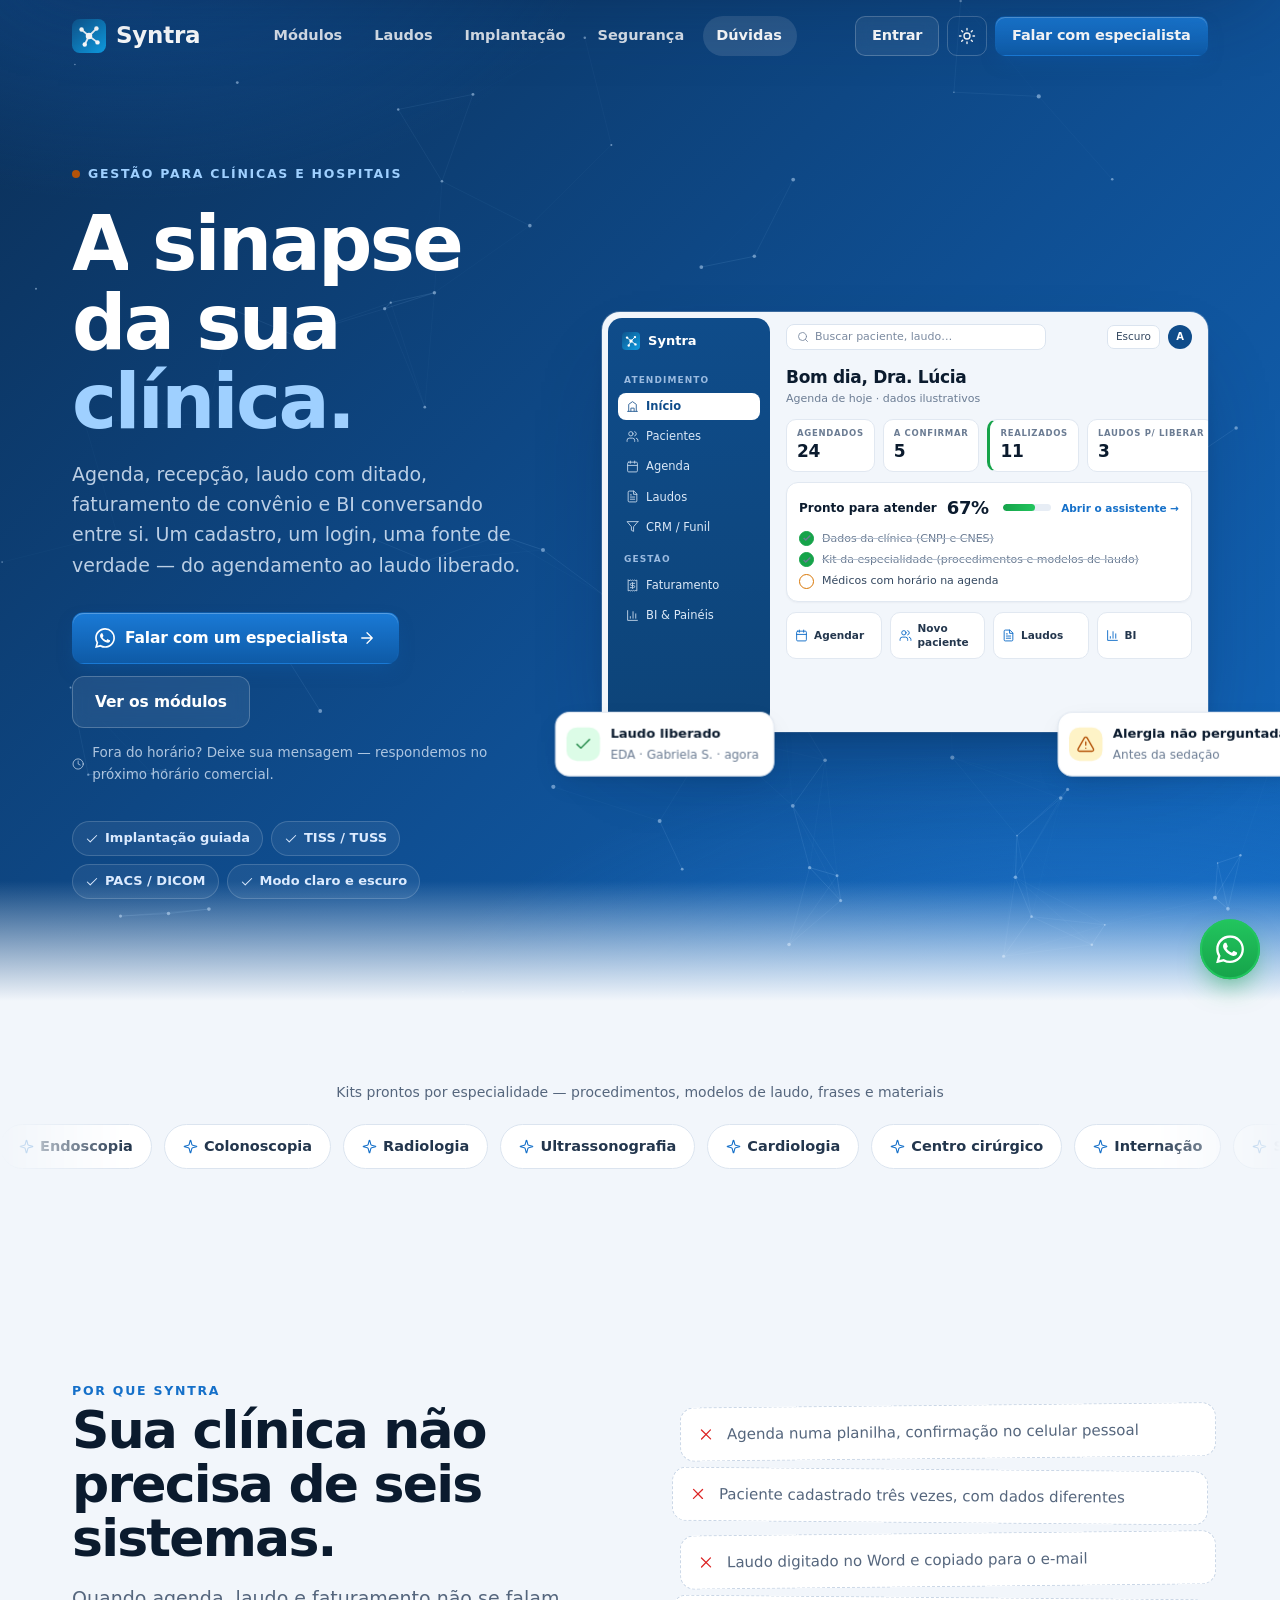
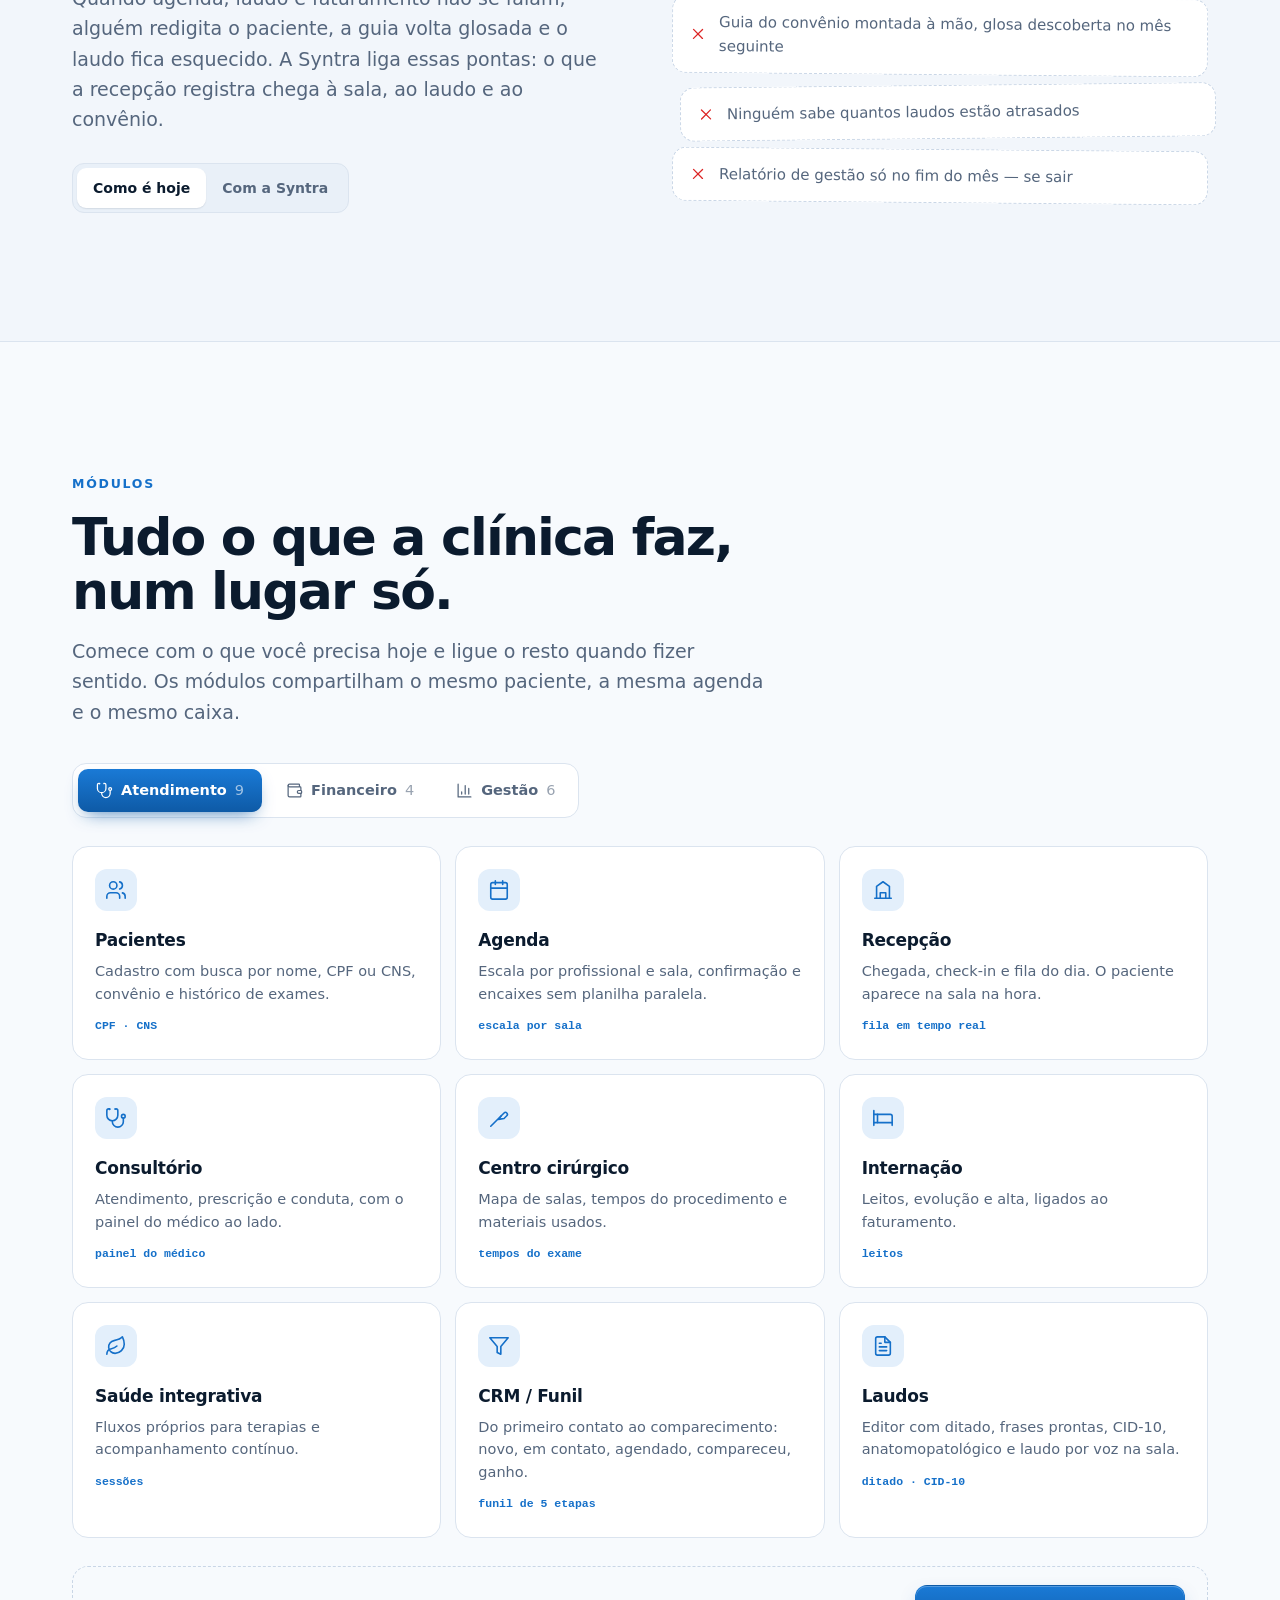
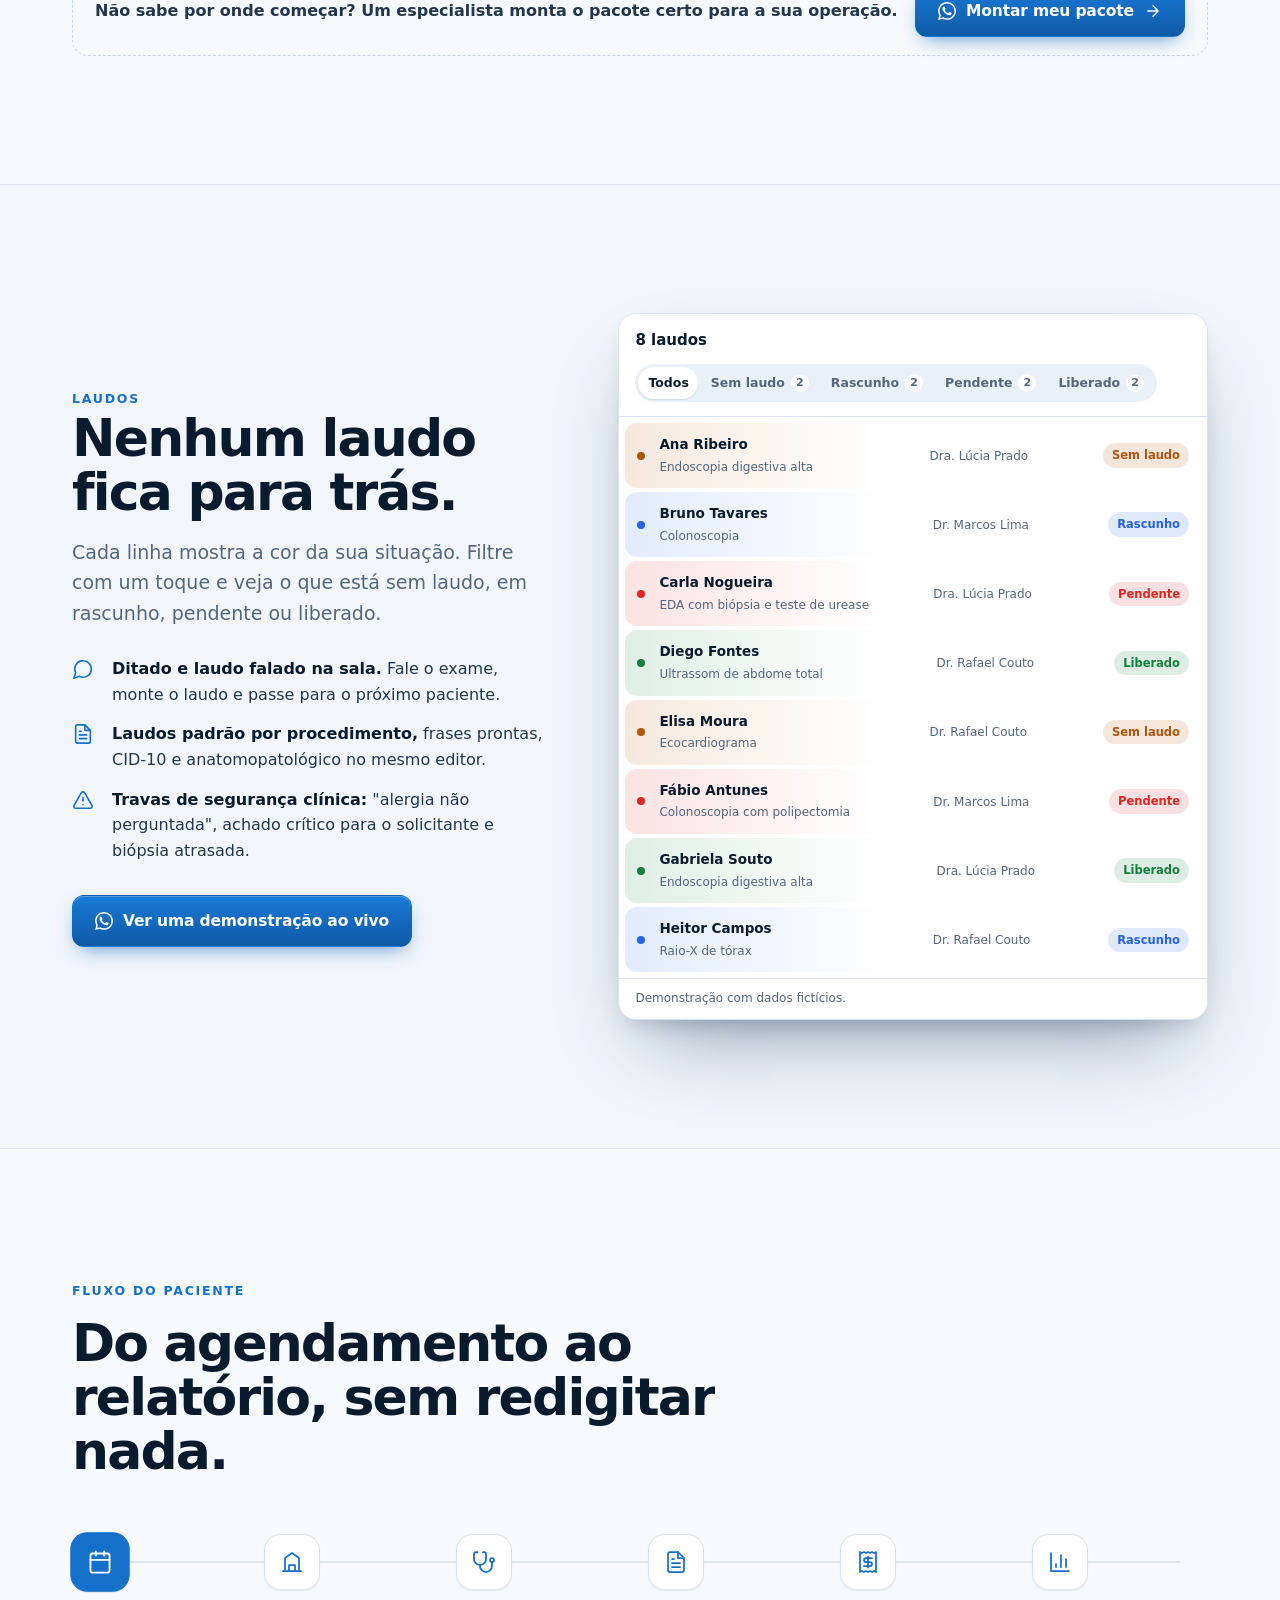
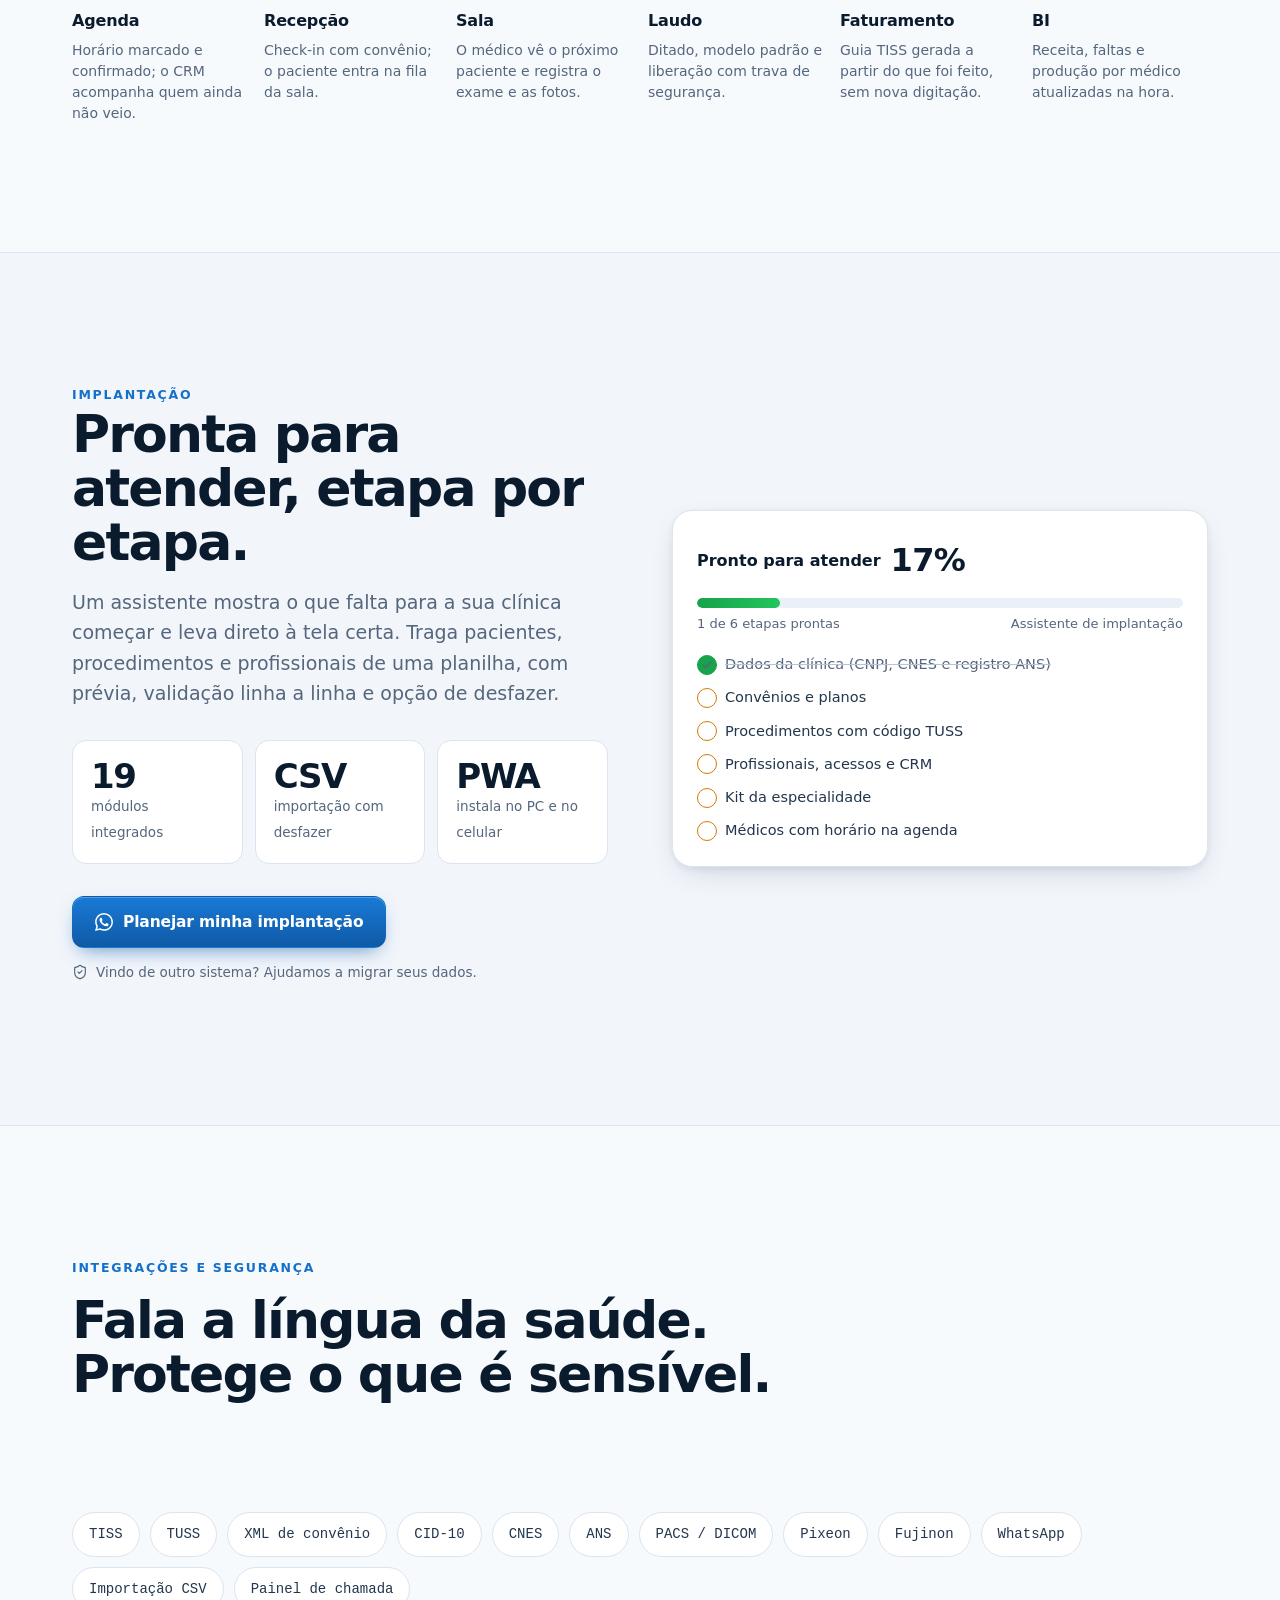
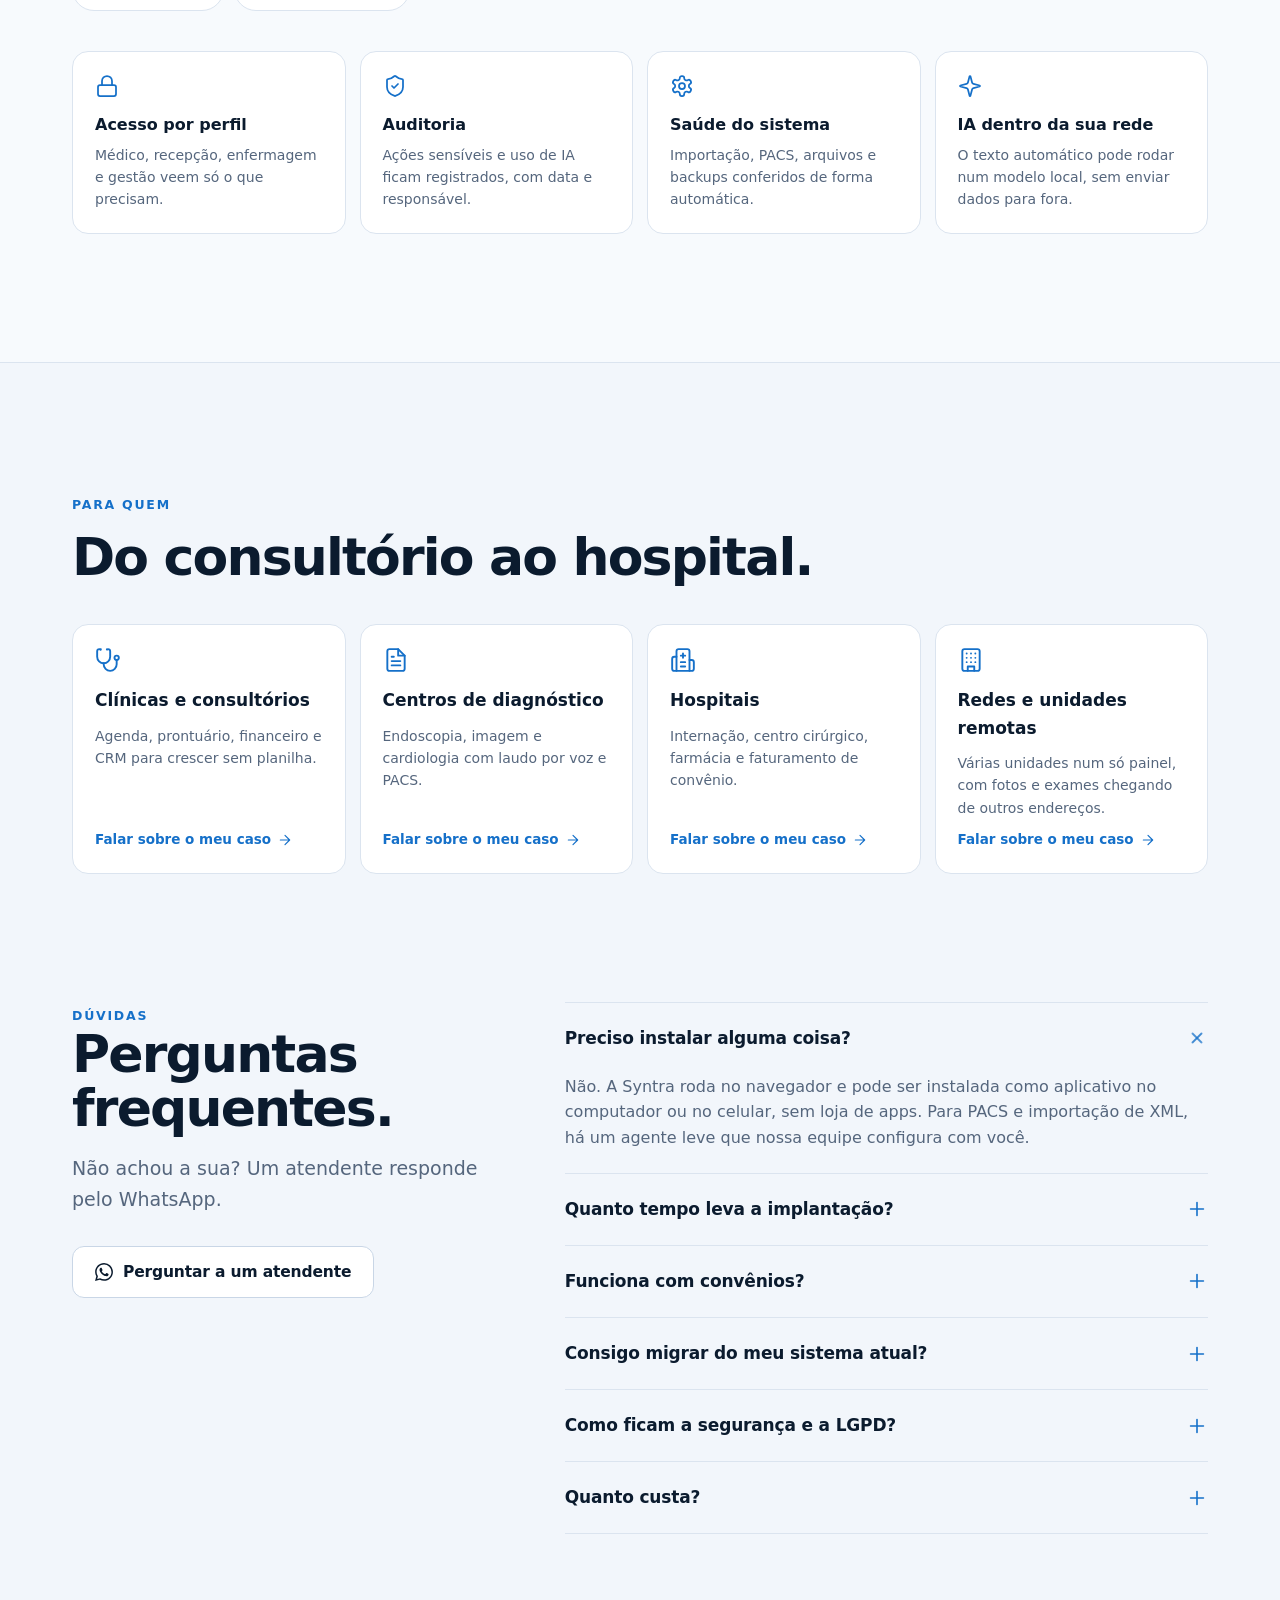
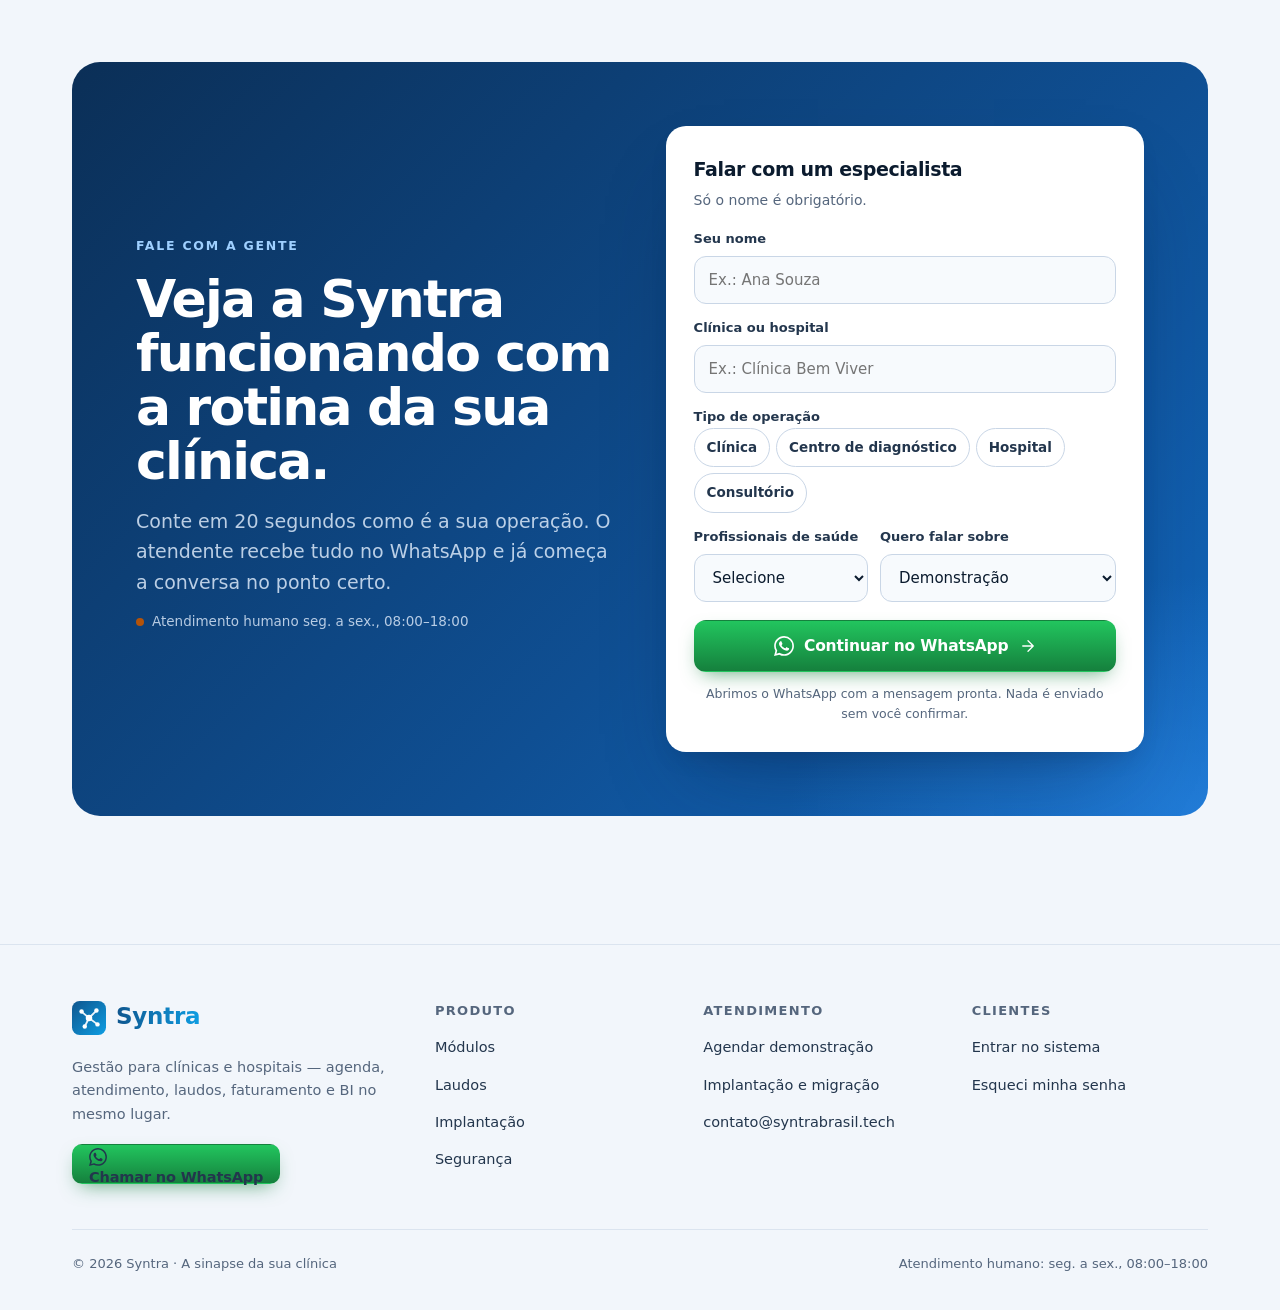
==== commit e80d3009: "Usabilidade, SEO e segurança - CSP sem scripts inline (boot.js), admin em arquivos separados com CSP" ====
--- a/index.html
+++ b/index.html
@@ -3,30 +3,39 @@
 <head>
   <meta charset="utf-8">
   <meta name="viewport" content="width=device-width, initial-scale=1, viewport-fit=cover">
-  <title>Syntra — gestão para clínicas e hospitais</title>
-  <meta name="description" content="Agenda, recepção, laudos com ditado, faturamento TISS, financeiro e BI em um só sistema. Implantação guiada e atendimento humano pelo WhatsApp.">
+  <!-- Segurança: só carrega scripts do próprio site (nenhum script inline) e fontes do Google Fonts.
+       Ao adicionar Analytics/Tag Manager, inclua os domínios deles em script-src e connect-src. -->
+  <meta http-equiv="Content-Security-Policy" content="default-src 'self'; script-src 'self'; style-src 'self' 'unsafe-inline' https://fonts.googleapis.com; font-src 'self' https://fonts.gstatic.com; img-src 'self' data:; connect-src 'self'; object-src 'none'; base-uri 'self'; form-action 'self' https://wa.me https://api.whatsapp.com">
+  <meta name="referrer" content="strict-origin-when-cross-origin">
+  <title>Syntra — Sistema de gestão para clínicas e hospitais</title>
+  <meta name="description" content="Sistema de gestão para clínicas e hospitais: agenda, recepção, laudos com ditado, faturamento TISS, financeiro e BI. Fale com um especialista pelo WhatsApp.">
+  <meta name="robots" content="index, follow, max-image-preview:large, max-snippet:-1">
+  <link rel="canonical" href="https://divinadigital.github.io/syntra-site/">
   <meta name="theme-color" content="#0b2f57">
   <meta property="og:type" content="website">
-  <meta property="og:title" content="Syntra — gestão para clínicas e hospitais">
-  <meta property="og:description" content="Agenda, recepção, laudos com ditado, faturamento TISS, financeiro e BI em um só sistema. Implantação guiada e atendimento humano pelo WhatsApp.">
+  <meta property="og:site_name" content="Syntra">
+  <meta property="og:url" content="https://divinadigital.github.io/syntra-site/">
+  <meta property="og:title" content="Syntra — Sistema de gestão para clínicas e hospitais">
+  <meta property="og:description" content="Sistema de gestão para clínicas e hospitais: agenda, recepção, laudos com ditado, faturamento TISS, financeiro e BI. Fale com um especialista pelo WhatsApp.">
   <meta property="og:locale" content="pt_BR">
+  <meta property="og:image" content="https://divinadigital.github.io/syntra-site/assets/img/og.png">
+  <meta property="og:image:width" content="1200">
+  <meta property="og:image:height" content="630">
+  <meta property="og:image:alt" content="Syntra — A sinapse da sua clínica. Sistema de gestão para clínicas e hospitais.">
+  <meta name="twitter:card" content="summary_large_image">
+  <meta name="twitter:title" content="Syntra — Sistema de gestão para clínicas e hospitais">
+  <meta name="twitter:description" content="Sistema de gestão para clínicas e hospitais: agenda, recepção, laudos com ditado, faturamento TISS, financeiro e BI. Fale com um especialista pelo WhatsApp.">
+  <meta name="twitter:image" content="https://divinadigital.github.io/syntra-site/assets/img/og.png">
   <link rel="icon" href="assets/img/favicon.svg" type="image/svg+xml">
+  <link rel="apple-touch-icon" href="assets/img/apple-touch-icon.png">
+  <link rel="manifest" href="manifest.webmanifest">
   <link rel="preconnect" href="https://fonts.googleapis.com">
   <link rel="preconnect" href="https://fonts.gstatic.com" crossorigin>
   <link href="https://fonts.googleapis.com/css2?family=Inter:wght@400;500;600;700;800&family=Lato:wght@700;900&family=JetBrains+Mono:wght@500&display=swap" rel="stylesheet">
-  <script>document.write('<script src="config.js?t=' + Date.now() + '"><\/script>');</script>
-<script>try { if (!localStorage.getItem('syntra-theme') && window.SYNTRA_CONFIG && SYNTRA_CONFIG.theme === 'dark') document.documentElement.dataset.theme = 'dark'; } catch (e) {}</script>
-  <link rel="stylesheet" href="assets/css/style.css?v=4">
-  <script>
-    // tema antes da pintura (sem "piscar")
-    (function () {
-      var d = document.documentElement; d.classList.add('js');
-      try { var t = localStorage.getItem('syntra-theme'); if (t) d.dataset.theme = t; } catch (e) {}
-    })();
-  </script>
-  <script type="application/ld+json">
-  {"@context":"https://schema.org","@type":"SoftwareApplication","name":"Syntra","applicationCategory":"BusinessApplication","operatingSystem":"Web","description":"Agenda, recepção, laudos com ditado, faturamento TISS, financeiro e BI em um só sistema. Implantação guiada e atendimento humano pelo WhatsApp.","url":"https://syntrabrasil.tech"}
-  </script>
+  <link rel="stylesheet" href="assets/css/style.css?v=5">
+  <script src="config.js"></script>
+  <script src="assets/js/boot.js?v=1"></script>
+  <script type="application/ld+json">{"@context":"https://schema.org","@graph":[{"@type":"Organization","@id":"https://divinadigital.github.io/syntra-site/#org","name":"Syntra","url":"https://divinadigital.github.io/syntra-site/","logo":"https://divinadigital.github.io/syntra-site/assets/img/icon-512.png","slogan":"A sinapse da sua clínica","email":"contato@syntrabrasil.tech","contactPoint":{"@type":"ContactPoint","contactType":"sales","telephone":"+554896225170","availableLanguage":"pt-BR","areaServed":"BR"}},{"@type":"WebSite","@id":"https://divinadigital.github.io/syntra-site/#site","url":"https://divinadigital.github.io/syntra-site/","name":"Syntra","inLanguage":"pt-BR","publisher":{"@id":"https://divinadigital.github.io/syntra-site/#org"}},{"@type":"SoftwareApplication","name":"Syntra","applicationCategory":"BusinessApplication","applicationSubCategory":"Gestão de clínicas e hospitais","operatingSystem":"Web","inLanguage":"pt-BR","description":"Sistema de gestão para clínicas e hospitais: agenda, recepção, laudos com ditado, faturamento TISS, financeiro e BI. Fale com um especialista pelo WhatsApp.","url":"https://divinadigital.github.io/syntra-site/","featureList":["Pacientes","Agenda","Recepção","Consultório","Centro cirúrgico","Internação","Saúde integrativa","CRM / Funil","Laudos","Faturamento","Financeiro","Farmácia e estoque","Compras","BI \u0026 Painéis","Origem dos pacientes","Qualidade \u0026 Segurança","Saúde do sistema","Manual do sistema","App instalável"],"publisher":{"@id":"https://divinadigital.github.io/syntra-site/#org"}},{"@type":"FAQPage","mainEntity":[{"@type":"Question","name":"Preciso instalar alguma coisa?","acceptedAnswer":{"@type":"Answer","text":"Não. A Syntra roda no navegador e pode ser instalada como aplicativo no computador ou no celular, sem loja de apps. Para PACS e importação de XML, há um agente leve que nossa equipe configura com você."}},{"@type":"Question","name":"Quanto tempo leva a implantação?","acceptedAnswer":{"@type":"Answer","text":"Depende do tamanho da operação. O assistente \"Pronto para atender\" mostra cada etapa e o que falta. Clínicas que já têm cadastros em planilha importam pacientes, procedimentos e profissionais em minutos, com prévia e opção de desfazer."}},{"@type":"Question","name":"Funciona com convênios?","acceptedAnswer":{"@type":"Answer","text":"Sim. O faturamento usa os padrões TISS e TUSS, lê XML de convênio e mantém os dados da clínica (CNES, registro ANS) num só lugar."}},{"@type":"Question","name":"Consigo migrar do meu sistema atual?","acceptedAnswer":{"@type":"Answer","text":"Sim. Exportando os dados em planilha (CSV), a importação valida linha a linha antes de gravar. Para bases maiores, nossa equipe ajuda na migração."}},{"@type":"Question","name":"Como ficam a segurança e a LGPD?","acceptedAnswer":{"@type":"Answer","text":"Cada usuário tem um perfil de acesso, as ações sensíveis ficam na auditoria e a saúde do sistema é monitorada (backups, importação, arquivos). O recurso de texto automático pode rodar num modelo dentro da rede da clínica."}},{"@type":"Question","name":"Quanto custa?","acceptedAnswer":{"@type":"Answer","text":"O valor depende dos módulos e do número de profissionais. Fale com um atendente: em poucos minutos ele monta uma proposta para a sua operação."}}]}]}</script>
 </head>
 <body>
 <a class="skip" href="#conteudo">Pular para o conteúdo</a>
@@ -124,7 +133,7 @@
             <span class="app__pill">Escuro</span>
             <span class="app__avatar">A</span>
           </div>
-          <h4>Bom dia, Dra. Lúcia</h4>
+          <div class="app__h">Bom dia, Dra. Lúcia</div>
           <div class="app__sub">Agenda de hoje · dados ilustrativos</div>
           <div class="kpis">
             <div class="kpi"><small>Agendados</small><b class="tnum" data-count="24">0</b></div>
@@ -652,7 +661,8 @@
         <p>Só o nome é obrigatório.</p>
         <div class="field">
           <label for="f-nome">Seu nome</label>
-          <input id="f-nome" name="nome" autocomplete="name" required maxlength="60" placeholder="Ex.: Ana Souza">
+          <input id="f-nome" name="nome" autocomplete="name" required maxlength="60" placeholder="Ex.: Ana Souza" aria-describedby="f-nome-erro">
+          <span class="field-error" id="f-nome-erro" role="alert" hidden>Diga seu nome para o atendente saber com quem fala.</span>
         </div>
         <div class="field">
           <label for="f-clinica">Clínica ou hospital</label>
@@ -684,6 +694,7 @@
         </div>
         <input class="hp" type="text" name="website" tabindex="-1" autocomplete="off" aria-hidden="true">
         <button class="btn btn--wa magnetic" type="submit"><svg class="" width="20" height="20" viewBox="0 0 24 24" fill="currentColor" aria-hidden="true"><path d="M17.47 14.38c-.3-.15-1.75-.86-2.02-.96-.27-.1-.47-.15-.67.15-.2.3-.77.96-.94 1.16-.17.2-.35.22-.64.07-.3-.15-1.25-.46-2.38-1.47-.88-.79-1.47-1.76-1.65-2.06-.17-.3-.02-.46.13-.6.13-.14.3-.35.45-.52.15-.18.2-.3.3-.5.1-.2.05-.37-.03-.52-.07-.15-.67-1.6-.92-2.2-.24-.58-.49-.5-.67-.5h-.57c-.2 0-.52.07-.79.37-.27.3-1.04 1.02-1.04 2.48 0 1.46 1.07 2.88 1.21 3.07.15.2 2.1 3.2 5.08 4.49.71.3 1.26.49 1.7.63.71.22 1.36.19 1.87.12.57-.09 1.75-.72 2-1.41.25-.7.25-1.29.17-1.41-.07-.13-.27-.2-.57-.35M12.05 21.79h-.01a9.87 9.87 0 0 1-5.03-1.38l-.36-.21-3.74.98 1-3.65-.24-.37a9.86 9.86 0 0 1-1.51-5.26c0-5.45 4.44-9.88 9.9-9.88a9.83 9.83 0 0 1 7 2.9 9.82 9.82 0 0 1 2.89 6.99c0 5.45-4.44 9.88-9.89 9.88m8.41-18.3A11.81 11.81 0 0 0 12.05 0C5.5 0 .16 5.34.16 11.89c0 2.1.55 4.14 1.59 5.94L.06 24l6.3-1.65a11.88 11.88 0 0 0 5.68 1.45h.01c6.55 0 11.89-5.34 11.89-11.9 0-3.17-1.24-6.16-3.48-8.4"/></svg> Continuar no WhatsApp <svg class="i-arrow" width="18" height="18" viewBox="0 0 24 24" fill="none" stroke="currentColor" stroke-width="1.75" stroke-linecap="round" stroke-linejoin="round" aria-hidden="true"><path d="M5 12h14M12 5l7 7-7 7"/></svg></button>
+        <p class="form__msg" data-form-msg role="status" hidden>Abrimos o WhatsApp em outra aba com a sua mensagem. <a data-form-link href="#" target="_blank" rel="noopener" hidden>Não abriu? Abrir conversa</a></p>
         <small>Abrimos o WhatsApp com a mensagem pronta. Nada é enviado sem você confirmar.</small>
       </form>
     </div>
@@ -701,7 +712,7 @@
         <a class="btn btn--wa btn--sm" href="https://wa.me/554896225170?text=Ol%C3%A1%21%20Vim%20pelo%20site%20da%20Syntra." rel="noopener" data-origem="default" data-cta="footer"><svg class="" width="18" height="18" viewBox="0 0 24 24" fill="currentColor" aria-hidden="true"><path d="M17.47 14.38c-.3-.15-1.75-.86-2.02-.96-.27-.1-.47-.15-.67.15-.2.3-.77.96-.94 1.16-.17.2-.35.22-.64.07-.3-.15-1.25-.46-2.38-1.47-.88-.79-1.47-1.76-1.65-2.06-.17-.3-.02-.46.13-.6.13-.14.3-.35.45-.52.15-.18.2-.3.3-.5.1-.2.05-.37-.03-.52-.07-.15-.67-1.6-.92-2.2-.24-.58-.49-.5-.67-.5h-.57c-.2 0-.52.07-.79.37-.27.3-1.04 1.02-1.04 2.48 0 1.46 1.07 2.88 1.21 3.07.15.2 2.1 3.2 5.08 4.49.71.3 1.26.49 1.7.63.71.22 1.36.19 1.87.12.57-.09 1.75-.72 2-1.41.25-.7.25-1.29.17-1.41-.07-.13-.27-.2-.57-.35M12.05 21.79h-.01a9.87 9.87 0 0 1-5.03-1.38l-.36-.21-3.74.98 1-3.65-.24-.37a9.86 9.86 0 0 1-1.51-5.26c0-5.45 4.44-9.88 9.9-9.88a9.83 9.83 0 0 1 7 2.9 9.82 9.82 0 0 1 2.89 6.99c0 5.45-4.44 9.88-9.89 9.88m8.41-18.3A11.81 11.81 0 0 0 12.05 0C5.5 0 .16 5.34.16 11.89c0 2.1.55 4.14 1.59 5.94L.06 24l6.3-1.65a11.88 11.88 0 0 0 5.68 1.45h.01c6.55 0 11.89-5.34 11.89-11.9 0-3.17-1.24-6.16-3.48-8.4"/></svg> Chamar no WhatsApp</a>
       </div>
       <div>
-        <h4>Produto</h4>
+        <h2 class="footer__h">Produto</h2>
         <ul>
           <li><a href="#modulos">Módulos</a></li>
           <li><a href="#laudos">Laudos</a></li>
@@ -710,7 +721,7 @@
         </ul>
       </div>
       <div>
-        <h4>Atendimento</h4>
+        <h2 class="footer__h">Atendimento</h2>
         <ul>
           <li><a href="https://wa.me/554896225170?text=Ol%C3%A1%21%20Gostaria%20de%20agendar%20uma%20demonstra%C3%A7%C3%A3o%20da%20Syntra." rel="noopener" data-origem="demo">Agendar demonstração</a></li>
           <li><a href="https://wa.me/554896225170?text=Ol%C3%A1%21%20Quero%20saber%20como%20funciona%20a%20implanta%C3%A7%C3%A3o%20da%20Syntra." rel="noopener" data-origem="implantacao">Implantação e migração</a></li>
@@ -718,7 +729,7 @@
         </ul>
       </div>
       <div>
-        <h4>Clientes</h4>
+        <h2 class="footer__h">Clientes</h2>
         <ul>
           <li><a href="https://app.syntrabrasil.tech/login" rel="noopener">Entrar no sistema</a></li>
           <li><a href="https://app.syntrabrasil.tech/login/esqueci" rel="noopener">Esqueci minha senha</a></li>
@@ -739,7 +750,7 @@
   <a class="fab__btn" href="https://wa.me/554896225170?text=Ol%C3%A1%21%20Estou%20no%20site%20da%20Syntra%20e%20tenho%20uma%20d%C3%BAvida." rel="noopener" data-origem="flutuante" data-cta="flutuante" aria-label="Falar com um atendente no WhatsApp"><svg class="" width="28" height="28" viewBox="0 0 24 24" fill="currentColor" aria-hidden="true"><path d="M17.47 14.38c-.3-.15-1.75-.86-2.02-.96-.27-.1-.47-.15-.67.15-.2.3-.77.96-.94 1.16-.17.2-.35.22-.64.07-.3-.15-1.25-.46-2.38-1.47-.88-.79-1.47-1.76-1.65-2.06-.17-.3-.02-.46.13-.6.13-.14.3-.35.45-.52.15-.18.2-.3.3-.5.1-.2.05-.37-.03-.52-.07-.15-.67-1.6-.92-2.2-.24-.58-.49-.5-.67-.5h-.57c-.2 0-.52.07-.79.37-.27.3-1.04 1.02-1.04 2.48 0 1.46 1.07 2.88 1.21 3.07.15.2 2.1 3.2 5.08 4.49.71.3 1.26.49 1.7.63.71.22 1.36.19 1.87.12.57-.09 1.75-.72 2-1.41.25-.7.25-1.29.17-1.41-.07-.13-.27-.2-.57-.35M12.05 21.79h-.01a9.87 9.87 0 0 1-5.03-1.38l-.36-.21-3.74.98 1-3.65-.24-.37a9.86 9.86 0 0 1-1.51-5.26c0-5.45 4.44-9.88 9.9-9.88a9.83 9.83 0 0 1 7 2.9 9.82 9.82 0 0 1 2.89 6.99c0 5.45-4.44 9.88-9.89 9.88m8.41-18.3A11.81 11.81 0 0 0 12.05 0C5.5 0 .16 5.34.16 11.89c0 2.1.55 4.14 1.59 5.94L.06 24l6.3-1.65a11.88 11.88 0 0 0 5.68 1.45h.01c6.55 0 11.89-5.34 11.89-11.9 0-3.17-1.24-6.16-3.48-8.4"/></svg></a>
 </div>
 
-<script src="assets/js/apply-config.js?v=1" defer></script>
-<script src="assets/js/main.js?v=2" defer></script>
+<script src="assets/js/apply-config.js?v=2" defer></script>
+<script src="assets/js/main.js?v=3" defer></script>
 </body>
 </html>
--- a/assets/css/style.css
+++ b/assets/css/style.css
@@ -251,7 +251,7 @@
 .app__search svg { width: 12px; height: 12px; }
 .app__pill { height: 24px; padding: 0 8px; display: inline-flex; align-items: center; border-radius: 7px; background: #fff; border: 1px solid #dbe4ef; font-size: 10.5px; color: #33475f; margin-left: auto; }
 .app__avatar { width: 24px; height: 24px; border-radius: 50%; background: #0f4c8a; color: #fff; display: grid; place-items: center; font-weight: 700; font-size: 10px; }
-.app h4 { margin: 0; font-size: 17px; letter-spacing: -0.02em; }
+.app__h { font-weight: 700; margin: 0; font-size: 17px; letter-spacing: -0.02em; }
 .app__sub { color: #6b7c93; font-size: 11px; margin: 2px 0 12px; }
 .card-ui { background: #fff; border: 1px solid #e1e8f1; border-radius: 12px; padding: 12px; box-shadow: 0 1px 2px rgb(11 27 46 / .04); }
 .ready { display: flex; align-items: center; gap: 10px; font-weight: 650; }
@@ -477,7 +477,7 @@
 /* ---------- Rodapé ---------- */
 .footer { padding: 56px 0 32px; border-top: 1px solid var(--line); margin-top: clamp(72px, 10vw, 128px); }
 .footer__grid { display: grid; grid-template-columns: 1.4fr repeat(3, 1fr); gap: 32px; }
-.footer h4 { margin: 0 0 12px; font-size: 13px; letter-spacing: .1em; text-transform: uppercase; color: var(--muted); }
+.footer__h { margin: 0 0 12px; font-size: 13px; letter-spacing: .1em; text-transform: uppercase; color: var(--muted); }
 .footer ul { list-style: none; margin: 0; padding: 0; display: grid; gap: 8px; }
 .footer a { color: var(--ink-2); font-size: 14.5px; transition: color var(--d-quick); }
 .footer a:hover { color: var(--accent); }
@@ -546,3 +546,21 @@
   .js [data-reveal], .split-text .w > span { opacity: 1; transform: none; filter: none; }
   .marquee__track { animation: none; flex-wrap: wrap; width: auto; justify-content: center; }
 }
+
+/* ---------- Usabilidade e acessibilidade ---------- */
+/* âncoras não ficam escondidas atrás do menu fixo */
+section[id], main [id] { scroll-margin-top: 88px; }
+.field-error { color: var(--bad); font-size: 13px; font-weight: 550; }
+.field input[aria-invalid="true"] { border-color: var(--bad); box-shadow: 0 0 0 4px color-mix(in srgb, var(--bad) 16%, transparent); }
+.form__msg { margin: 12px 0 0; padding: 10px 12px; border-radius: 10px; background: var(--ok-soft); color: var(--ink); font-size: 13.5px; text-align: center; }
+.form__msg a { color: var(--accent); font-weight: 650; text-decoration: underline; }
+.nav__links a[aria-current] { opacity: 1; }
+.footer a { display: inline-block; padding-block: 3px; }
+@media (max-width: 640px) {
+  /* alvos de toque maiores no celular */
+  .pills button { padding: 10px 12px; }
+  .opts span { padding: 10px 14px; }
+  .footer a { padding-block: 7px; }
+  .footer ul { gap: 2px; }
+}
+@media (forced-colors: active) { .btn, .chip, .mod, .card-ui { border: 1px solid; } }
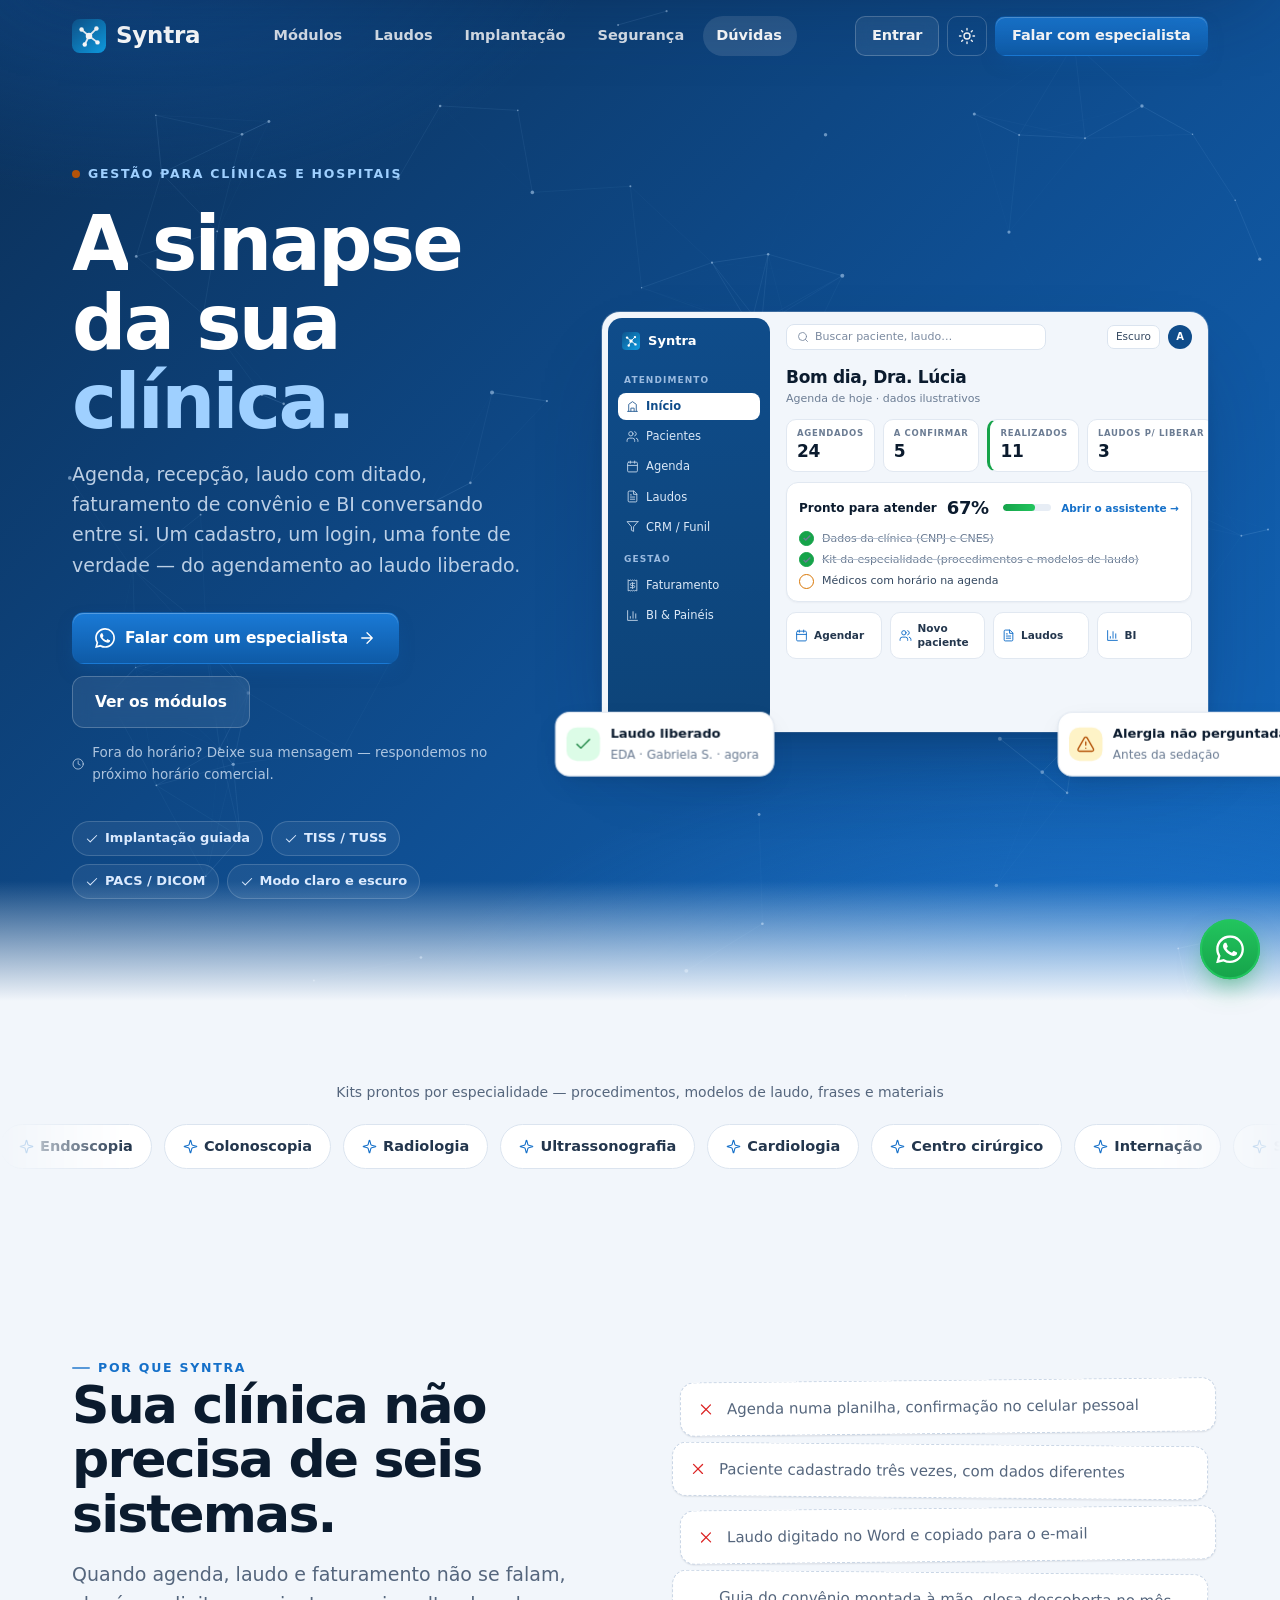
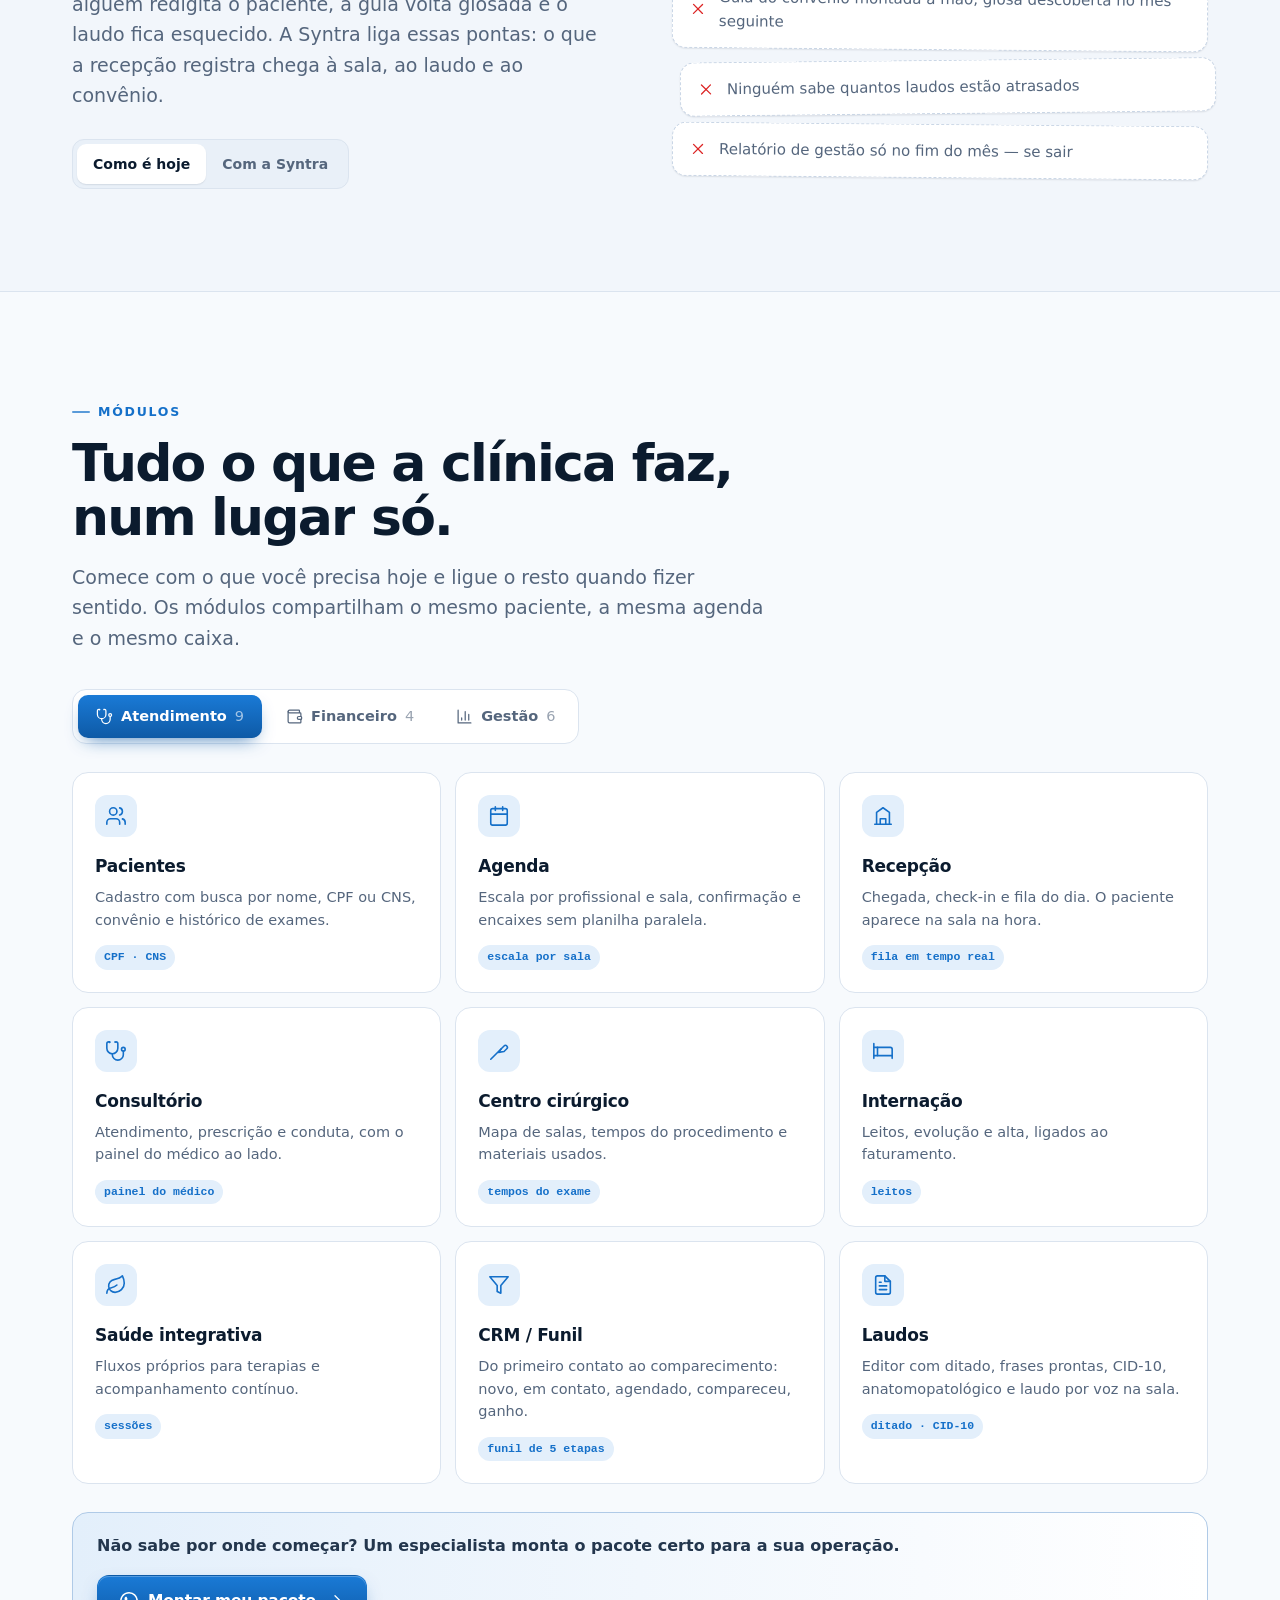
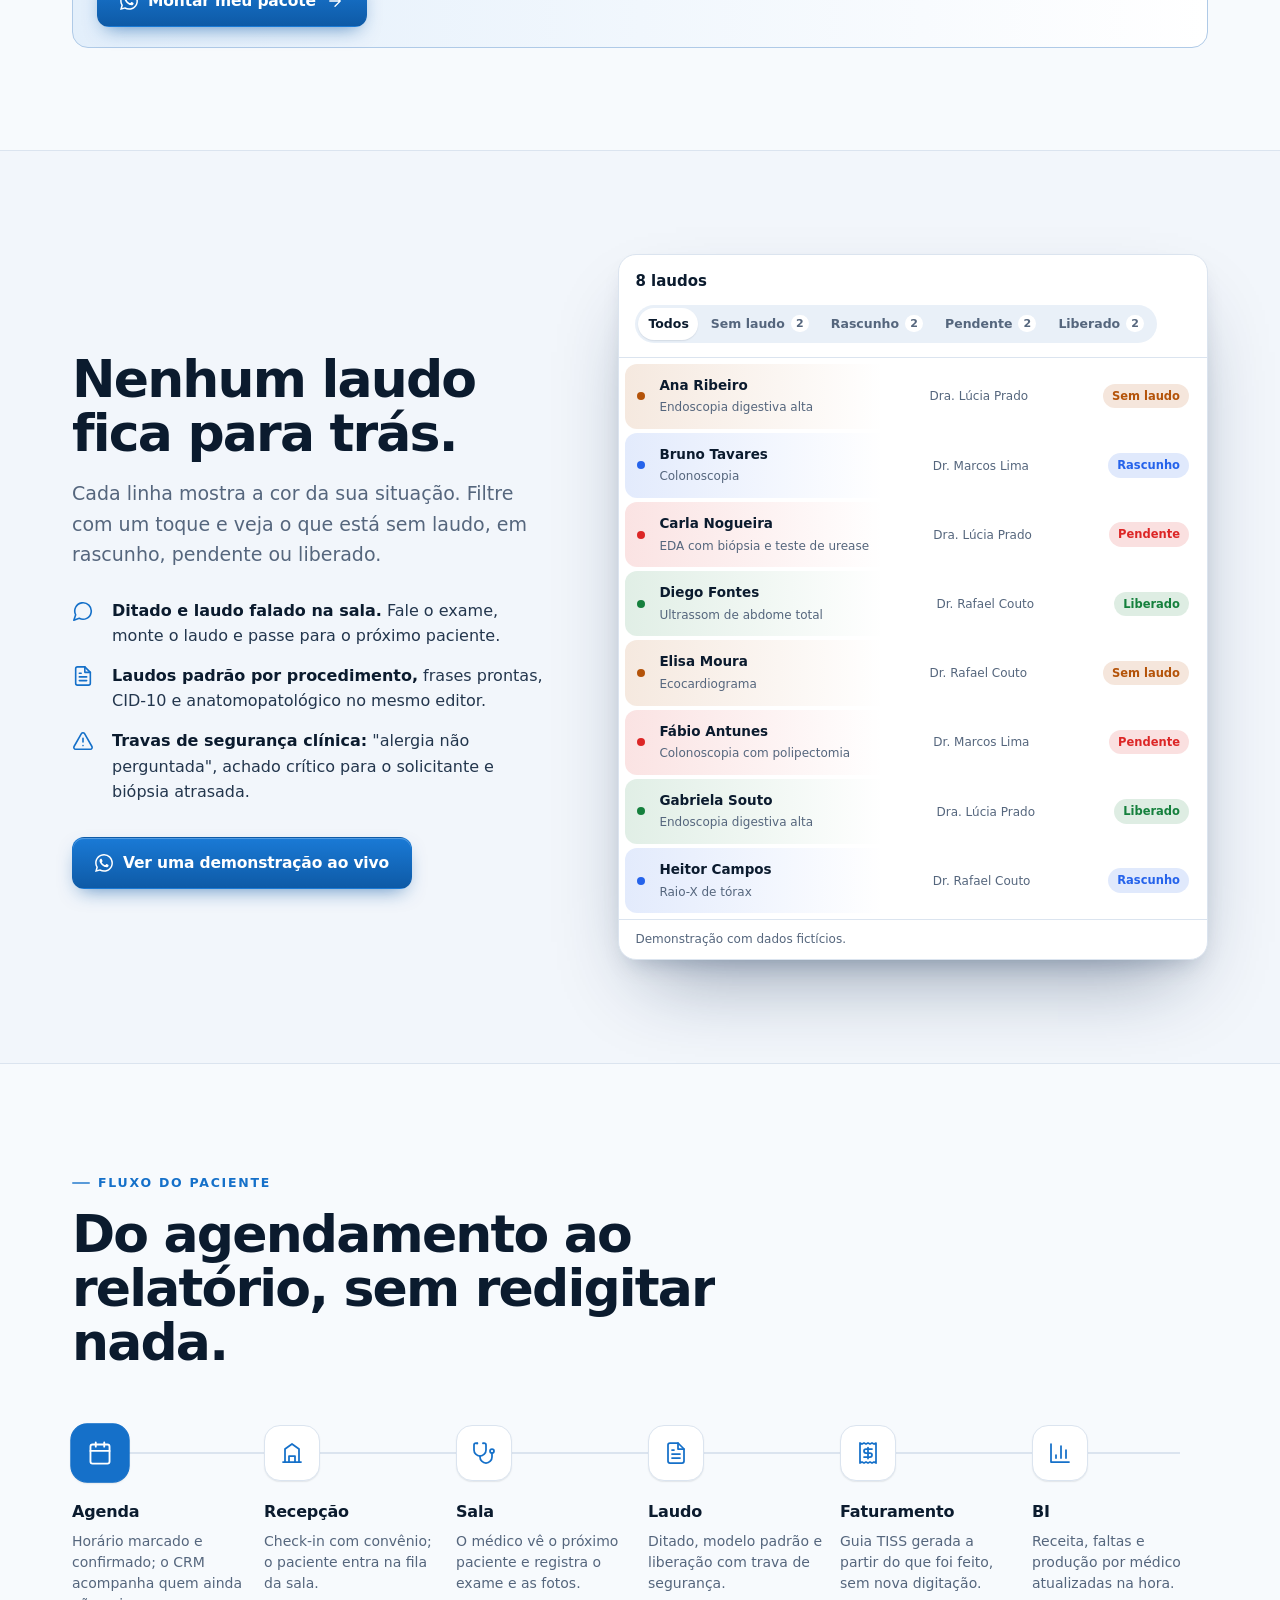
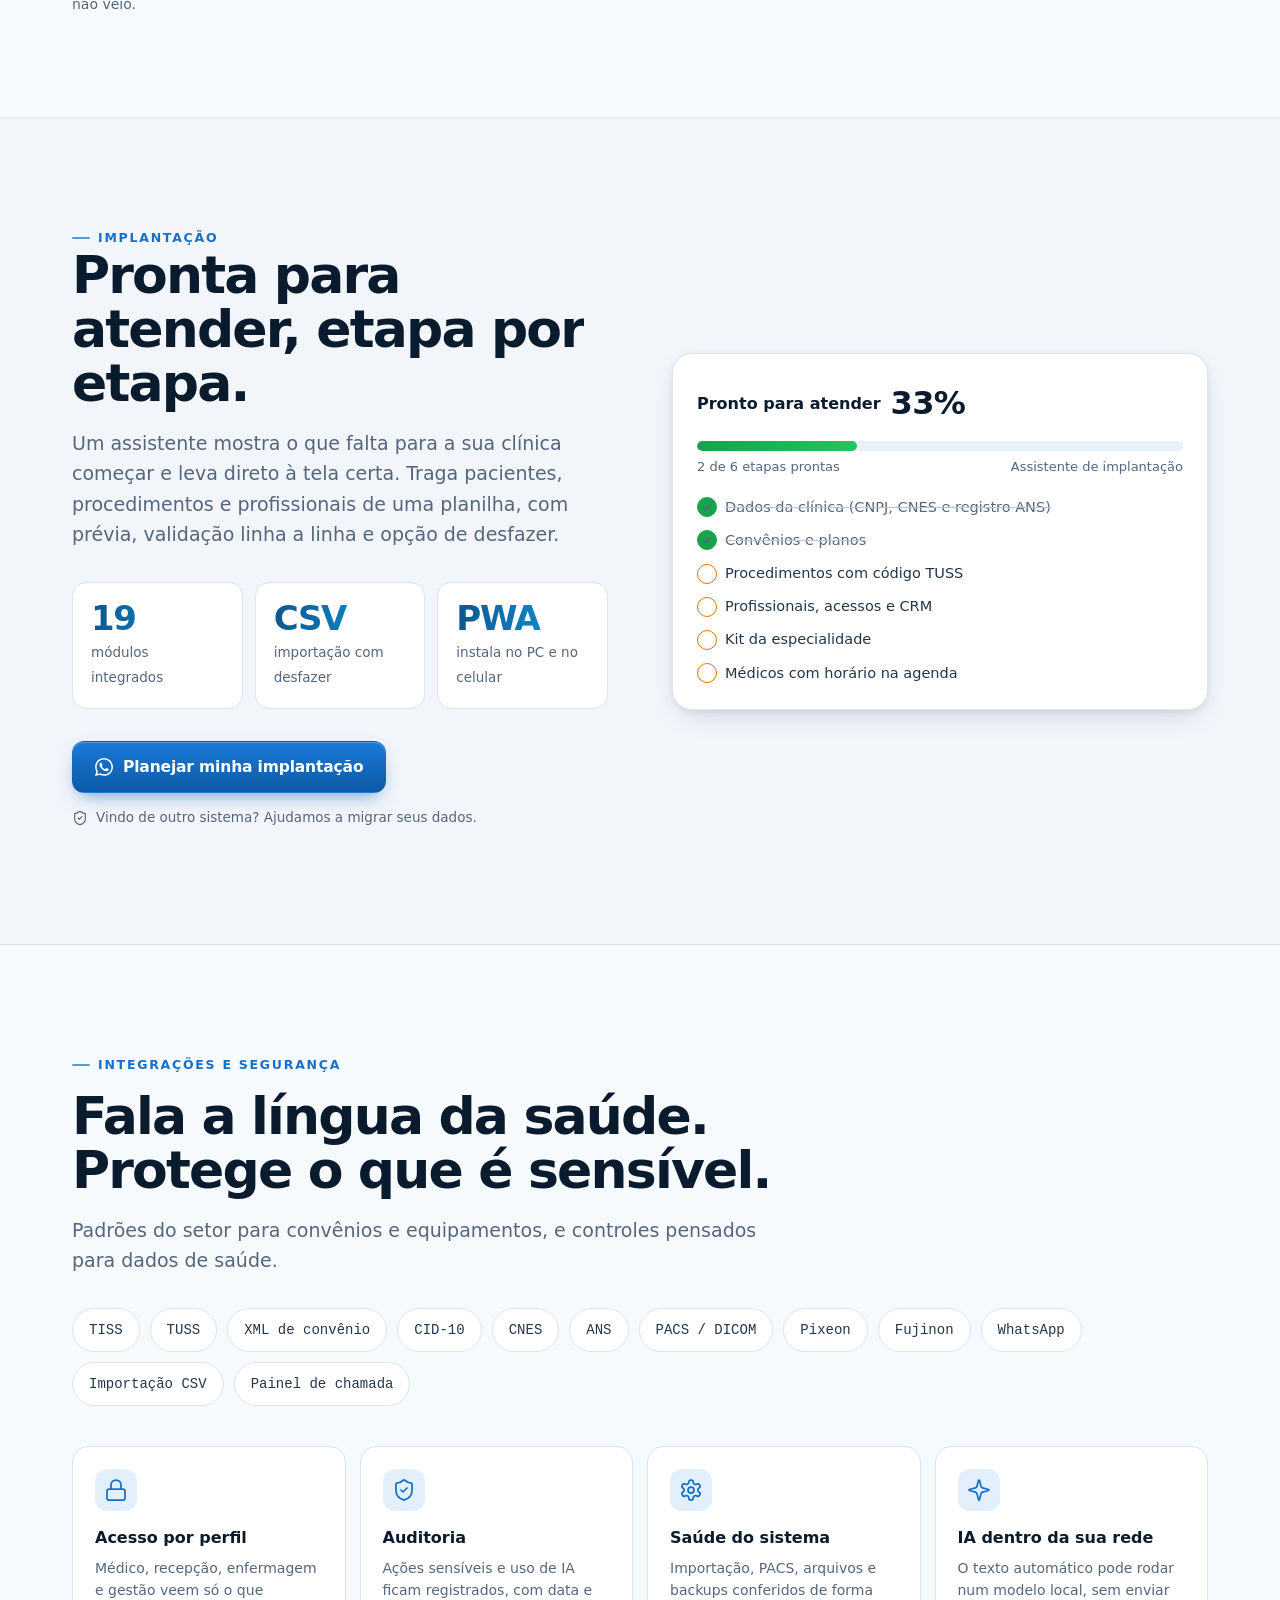
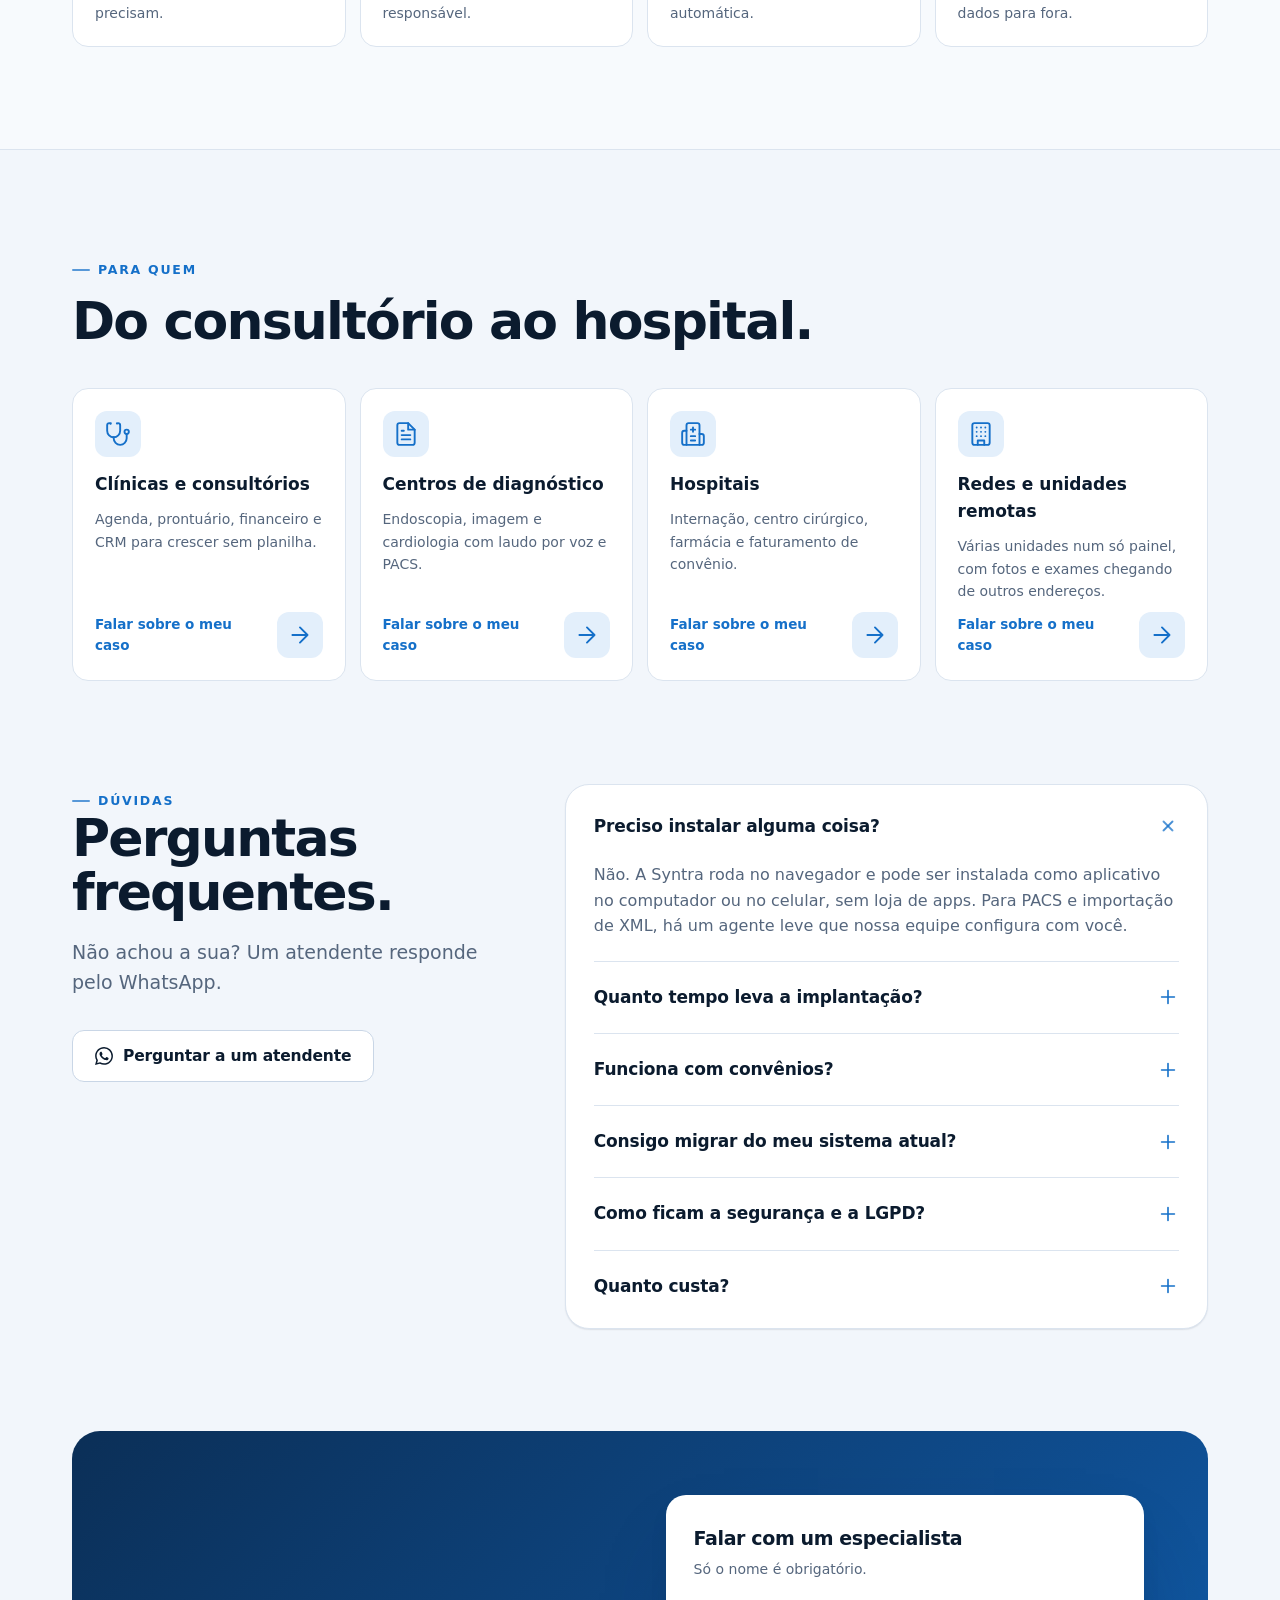
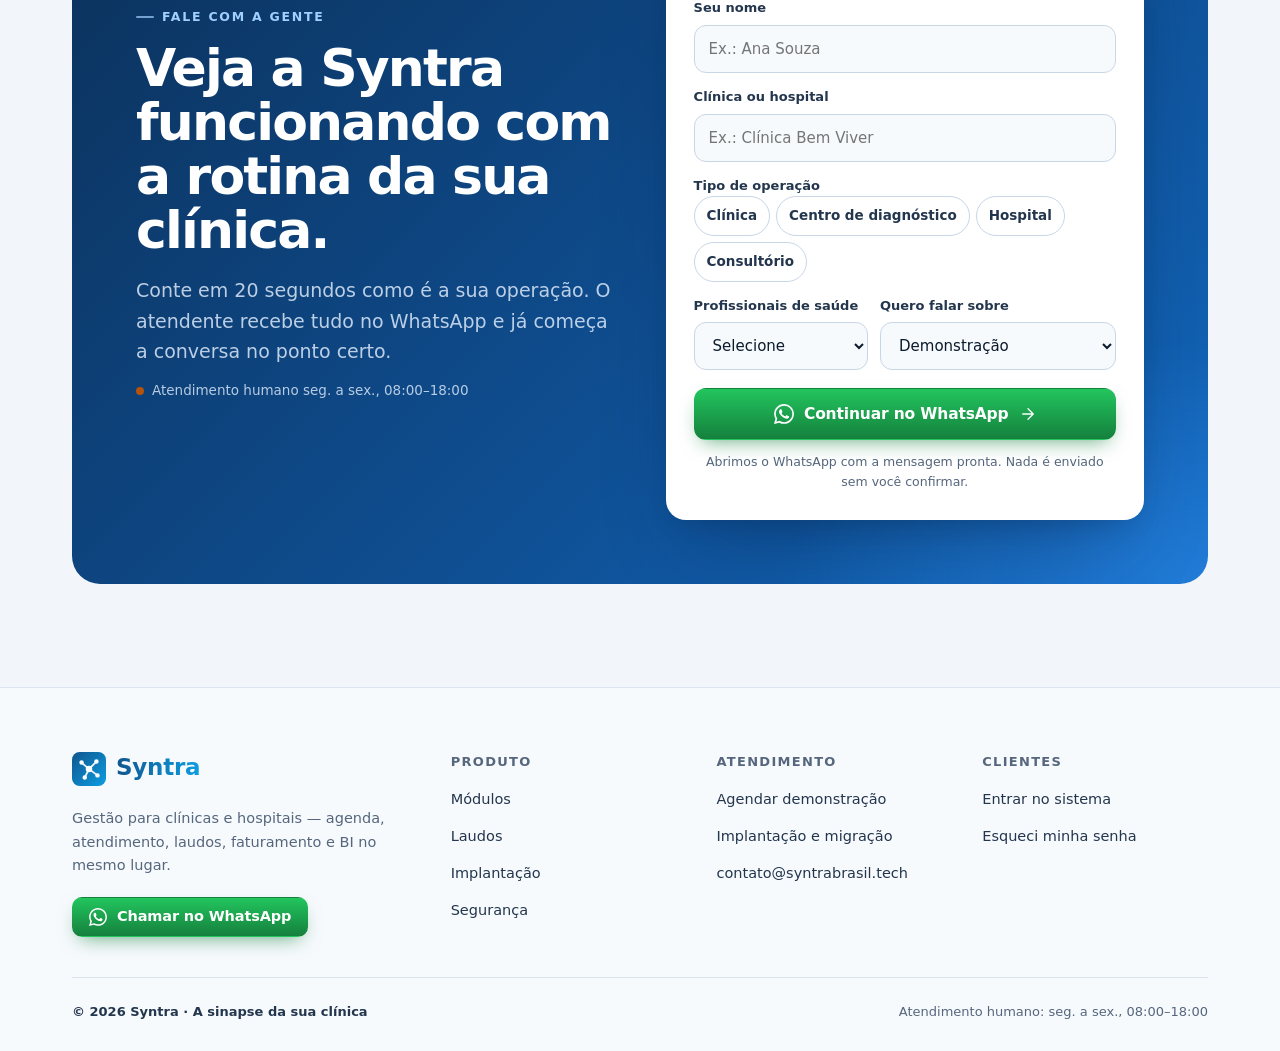
==== commit 3d95b373: "Corrige botão do rodapé e refina o visual das seções Co-Authored-By: Claude Fable 5.2 <noreply@anthr" ====
--- a/index.html
+++ b/index.html
@@ -32,7 +32,7 @@
   <link rel="preconnect" href="https://fonts.googleapis.com">
   <link rel="preconnect" href="https://fonts.gstatic.com" crossorigin>
   <link href="https://fonts.googleapis.com/css2?family=Inter:wght@400;500;600;700;800&family=Lato:wght@700;900&family=JetBrains+Mono:wght@500&display=swap" rel="stylesheet">
-  <link rel="stylesheet" href="assets/css/style.css?v=5">
+  <link rel="stylesheet" href="assets/css/style.css?v=6">
   <script src="config.js"></script>
   <script src="assets/js/boot.js?v=1"></script>
   <script type="application/ld+json">{"@context":"https://schema.org","@graph":[{"@type":"Organization","@id":"https://divinadigital.github.io/syntra-site/#org","name":"Syntra","url":"https://divinadigital.github.io/syntra-site/","logo":"https://divinadigital.github.io/syntra-site/assets/img/icon-512.png","slogan":"A sinapse da sua clínica","email":"contato@syntrabrasil.tech","contactPoint":{"@type":"ContactPoint","contactType":"sales","telephone":"+554896225170","availableLanguage":"pt-BR","areaServed":"BR"}},{"@type":"WebSite","@id":"https://divinadigital.github.io/syntra-site/#site","url":"https://divinadigital.github.io/syntra-site/","name":"Syntra","inLanguage":"pt-BR","publisher":{"@id":"https://divinadigital.github.io/syntra-site/#org"}},{"@type":"SoftwareApplication","name":"Syntra","applicationCategory":"BusinessApplication","applicationSubCategory":"Gestão de clínicas e hospitais","operatingSystem":"Web","inLanguage":"pt-BR","description":"Sistema de gestão para clínicas e hospitais: agenda, recepção, laudos com ditado, faturamento TISS, financeiro e BI. Fale com um especialista pelo WhatsApp.","url":"https://divinadigital.github.io/syntra-site/","featureList":["Pacientes","Agenda","Recepção","Consultório","Centro cirúrgico","Internação","Saúde integrativa","CRM / Funil","Laudos","Faturamento","Financeiro","Farmácia e estoque","Compras","BI \u0026 Painéis","Origem dos pacientes","Qualidade \u0026 Segurança","Saúde do sistema","Manual do sistema","App instalável"],"publisher":{"@id":"https://divinadigital.github.io/syntra-site/#org"}},{"@type":"FAQPage","mainEntity":[{"@type":"Question","name":"Preciso instalar alguma coisa?","acceptedAnswer":{"@type":"Answer","text":"Não. A Syntra roda no navegador e pode ser instalada como aplicativo no computador ou no celular, sem loja de apps. Para PACS e importação de XML, há um agente leve que nossa equipe configura com você."}},{"@type":"Question","name":"Quanto tempo leva a implantação?","acceptedAnswer":{"@type":"Answer","text":"Depende do tamanho da operação. O assistente \"Pronto para atender\" mostra cada etapa e o que falta. Clínicas que já têm cadastros em planilha importam pacientes, procedimentos e profissionais em minutos, com prévia e opção de desfazer."}},{"@type":"Question","name":"Funciona com convênios?","acceptedAnswer":{"@type":"Answer","text":"Sim. O faturamento usa os padrões TISS e TUSS, lê XML de convênio e mantém os dados da clínica (CNES, registro ANS) num só lugar."}},{"@type":"Question","name":"Consigo migrar do meu sistema atual?","acceptedAnswer":{"@type":"Answer","text":"Sim. Exportando os dados em planilha (CSV), a importação valida linha a linha antes de gravar. Para bases maiores, nossa equipe ajuda na migração."}},{"@type":"Question","name":"Como ficam a segurança e a LGPD?","acceptedAnswer":{"@type":"Answer","text":"Cada usuário tem um perfil de acesso, as ações sensíveis ficam na auditoria e a saúde do sistema é monitorada (backups, importação, arquivos). O recurso de texto automático pode rodar num modelo dentro da rede da clínica."}},{"@type":"Question","name":"Quanto custa?","acceptedAnswer":{"@type":"Answer","text":"O valor depende dos módulos e do número de profissionais. Fale com um atendente: em poucos minutos ele monta uma proposta para a sua operação."}}]}]}</script>
@@ -706,9 +706,9 @@
 <footer class="footer">
   <div class="wrap">
     <div class="footer__grid">
-      <div>
+      <div class="footer__brand">
         <span class="logo"><svg class="logo-mark" viewBox="0 0 1024 1024" aria-hidden="true"><defs><linearGradient id="syg4" x1="0" y1="0" x2="1" y2="1"><stop offset="0" stop-color="#0f568e"/><stop offset="1" stop-color="#0e9de2"/></linearGradient></defs><rect width="1024" height="1024" rx="232" fill="url(#syg4)"/><g stroke="#eaf3fa" stroke-width="54" stroke-linecap="round"><path d="M288 318 512 512M736 288 512 512M384 768 512 512M768 704 512 512"/></g><g fill="#fff"><circle cx="512" cy="512" r="98"/><circle cx="288" cy="318" r="67"/><circle cx="736" cy="288" r="67"/><circle cx="384" cy="768" r="67"/><circle cx="768" cy="704" r="67"/></g></svg><span class="logo__word">Syntra</span></span>
-        <p style="color:var(--muted);font-size:14.5px;max-width:34ch;margin:14px 0 18px">Gestão para clínicas e hospitais — agenda, atendimento, laudos, faturamento e BI no mesmo lugar.</p>
+        <p>Gestão para clínicas e hospitais — agenda, atendimento, laudos, faturamento e BI no mesmo lugar.</p>
         <a class="btn btn--wa btn--sm" href="https://wa.me/554896225170?text=Ol%C3%A1%21%20Vim%20pelo%20site%20da%20Syntra." rel="noopener" data-origem="default" data-cta="footer"><svg class="" width="18" height="18" viewBox="0 0 24 24" fill="currentColor" aria-hidden="true"><path d="M17.47 14.38c-.3-.15-1.75-.86-2.02-.96-.27-.1-.47-.15-.67.15-.2.3-.77.96-.94 1.16-.17.2-.35.22-.64.07-.3-.15-1.25-.46-2.38-1.47-.88-.79-1.47-1.76-1.65-2.06-.17-.3-.02-.46.13-.6.13-.14.3-.35.45-.52.15-.18.2-.3.3-.5.1-.2.05-.37-.03-.52-.07-.15-.67-1.6-.92-2.2-.24-.58-.49-.5-.67-.5h-.57c-.2 0-.52.07-.79.37-.27.3-1.04 1.02-1.04 2.48 0 1.46 1.07 2.88 1.21 3.07.15.2 2.1 3.2 5.08 4.49.71.3 1.26.49 1.7.63.71.22 1.36.19 1.87.12.57-.09 1.75-.72 2-1.41.25-.7.25-1.29.17-1.41-.07-.13-.27-.2-.57-.35M12.05 21.79h-.01a9.87 9.87 0 0 1-5.03-1.38l-.36-.21-3.74.98 1-3.65-.24-.37a9.86 9.86 0 0 1-1.51-5.26c0-5.45 4.44-9.88 9.9-9.88a9.83 9.83 0 0 1 7 2.9 9.82 9.82 0 0 1 2.89 6.99c0 5.45-4.44 9.88-9.89 9.88m8.41-18.3A11.81 11.81 0 0 0 12.05 0C5.5 0 .16 5.34.16 11.89c0 2.1.55 4.14 1.59 5.94L.06 24l6.3-1.65a11.88 11.88 0 0 0 5.68 1.45h.01c6.55 0 11.89-5.34 11.89-11.9 0-3.17-1.24-6.16-3.48-8.4"/></svg> Chamar no WhatsApp</a>
       </div>
       <div>
--- a/assets/css/style.css
+++ b/assets/css/style.css
@@ -91,7 +91,7 @@
 .sr-only { position: absolute; width: 1px; height: 1px; overflow: hidden; clip: rect(0 0 0 0); white-space: nowrap; }
 
 .wrap { width: 100%; max-width: var(--wrap); margin-inline: auto; padding-inline: var(--gutter); }
-.section { padding-block: clamp(72px, 10vw, 128px); position: relative; }
+.section { padding-block: clamp(64px, 8vw, 108px); position: relative; }
 .section--tight { padding-block: clamp(48px, 7vw, 80px); }
 
 .skip { position: absolute; left: 16px; top: -60px; z-index: 100; background: var(--accent); color: #fff; padding: 10px 14px; border-radius: 10px; }
@@ -342,8 +342,8 @@
 .mod:hover .mod__ic { transform: rotate(-6deg) scale(1.06); }
 .mod h3 { margin: 0 0 6px; font-size: 17px; letter-spacing: -0.015em; }
 .mod p { margin: 0; color: var(--muted); font-size: 14.5px; line-height: 1.55; }
-.mod__tag { display: inline-block; margin-top: 12px; font-size: 11.5px; font-weight: 650; color: var(--accent); font-family: var(--mono); }
-.mods-cta { display: flex; flex-wrap: wrap; align-items: center; justify-content: space-between; gap: 16px; margin-top: 28px; padding: 18px 22px; border-radius: var(--radius); border: 1px dashed var(--line-2); }
+.mod__tag { display: inline-block; margin-top: 14px; padding: 3px 9px; border-radius: 99px; background: var(--accent-soft); font-size: 11.5px; font-weight: 600; color: var(--accent); font-family: var(--mono); }
+.mods-cta { display: flex; flex-wrap: wrap; align-items: center; justify-content: space-between; gap: 16px; margin-top: 28px; padding: 20px 24px; border-radius: var(--radius); border: 1px solid color-mix(in srgb, var(--accent) 22%, var(--line)); background: linear-gradient(90deg, var(--accent-soft), var(--surface)); }
 .mods-cta p { margin: 0; color: var(--ink-2); font-weight: 550; }
 
 /* ---------- Demo de laudos (interativo) ---------- */
@@ -475,12 +475,12 @@
 .hp { position: absolute; left: -9999px; }
 
 /* ---------- Rodapé ---------- */
-.footer { padding: 56px 0 32px; border-top: 1px solid var(--line); margin-top: clamp(72px, 10vw, 128px); }
-.footer__grid { display: grid; grid-template-columns: 1.4fr repeat(3, 1fr); gap: 32px; }
+.footer { padding: 64px 0 28px; border-top: 1px solid var(--line); margin-top: clamp(64px, 8vw, 104px); background: var(--surface-2); }
+.footer__grid { display: grid; grid-template-columns: 1.5fr repeat(3, 1fr); gap: 40px; }
 .footer__h { margin: 0 0 12px; font-size: 13px; letter-spacing: .1em; text-transform: uppercase; color: var(--muted); }
 .footer ul { list-style: none; margin: 0; padding: 0; display: grid; gap: 8px; }
-.footer a { color: var(--ink-2); font-size: 14.5px; transition: color var(--d-quick); }
-.footer a:hover { color: var(--accent); }
+.footer ul a { color: var(--ink-2); font-size: 14.5px; transition: color var(--d-quick); }
+.footer ul a:hover { color: var(--accent); }
 .footer__bottom { display: flex; flex-wrap: wrap; justify-content: space-between; gap: 12px; margin-top: 40px; padding-top: 24px; border-top: 1px solid var(--line); font-size: 13px; color: var(--muted); }
 
 /* ---------- Botão flutuante WhatsApp ---------- */
@@ -555,12 +555,39 @@
 .form__msg { margin: 12px 0 0; padding: 10px 12px; border-radius: 10px; background: var(--ok-soft); color: var(--ink); font-size: 13.5px; text-align: center; }
 .form__msg a { color: var(--accent); font-weight: 650; text-decoration: underline; }
 .nav__links a[aria-current] { opacity: 1; }
-.footer a { display: inline-block; padding-block: 3px; }
+.footer ul a { display: inline-block; padding-block: 3px; }
 @media (max-width: 640px) {
   /* alvos de toque maiores no celular */
   .pills button { padding: 10px 12px; }
   .opts span { padding: 10px 14px; }
-  .footer a { padding-block: 7px; }
+  .footer ul a { padding-block: 7px; }
   .footer ul { gap: 2px; }
 }
 @media (forced-colors: active) { .btn, .chip, .mod, .card-ui { border: 1px solid; } }
+
+/* ---------- Acabamento visual ---------- */
+/* marcador antes do rótulo de cada seção */
+.section-head .eyebrow::before, .split .eyebrow::before, .demo .eyebrow::before, .onb .eyebrow::before, .faq .eyebrow::before, .final .eyebrow::before {
+  content: ""; width: 18px; height: 2px; border-radius: 2px; background: currentColor; opacity: .7;
+}
+/* rodapé */
+.footer__brand p { color: var(--muted); font-size: 14.5px; max-width: 34ch; margin: 14px 0 20px; }
+.footer .btn--wa { color: #fff; }
+.footer .btn--wa:hover { box-shadow: 0 12px 26px -10px rgb(21 128 61 / .8); }
+.footer__bottom span:first-child { color: var(--ink-2); font-weight: 550; }
+/* dúvidas: as perguntas ficam num painel, e a primeira coluna acompanha a rolagem */
+.acc { border-top: 0; background: var(--surface); border: 1px solid var(--line); border-radius: var(--radius-l); padding: 6px clamp(18px, 3vw, 28px); box-shadow: var(--shadow-1); }
+.acc__item:last-child { border-bottom: 0; }
+.acc__btn { transition: color var(--d-quick); }
+.acc__btn:hover { color: var(--accent); }
+/* números da implantação e cartões de segurança com mais presença */
+.stat { transition: transform var(--d-base) var(--ease-out), border-color var(--d-base), box-shadow var(--d-base); }
+.stat b { background: linear-gradient(90deg, var(--logo-1), var(--logo-2)); -webkit-background-clip: text; background-clip: text; -webkit-text-fill-color: transparent; padding-bottom: 4px; }
+.sec { transition: transform var(--d-base) var(--ease-out), border-color var(--d-base), box-shadow var(--d-base); }
+.sec:hover, .stat:hover { transform: translateY(-3px); border-color: color-mix(in srgb, var(--accent) 35%, var(--line)); box-shadow: var(--shadow-2); }
+.sec svg { width: 42px; height: 42px; padding: 9px; border-radius: 12px; background: var(--accent-soft); }
+.who a svg:first-child { width: 46px; height: 46px; padding: 10px; border-radius: 12px; background: var(--accent-soft); }
+/* comparação: os itens "de hoje" ficam mais discretos, a solução ganha destaque */
+.chaos { box-shadow: var(--shadow-1); }
+.unified { border-color: color-mix(in srgb, var(--ok) 30%, var(--line)); }
+@media (max-width: 640px) { .mods-cta .btn { width: 100%; } }
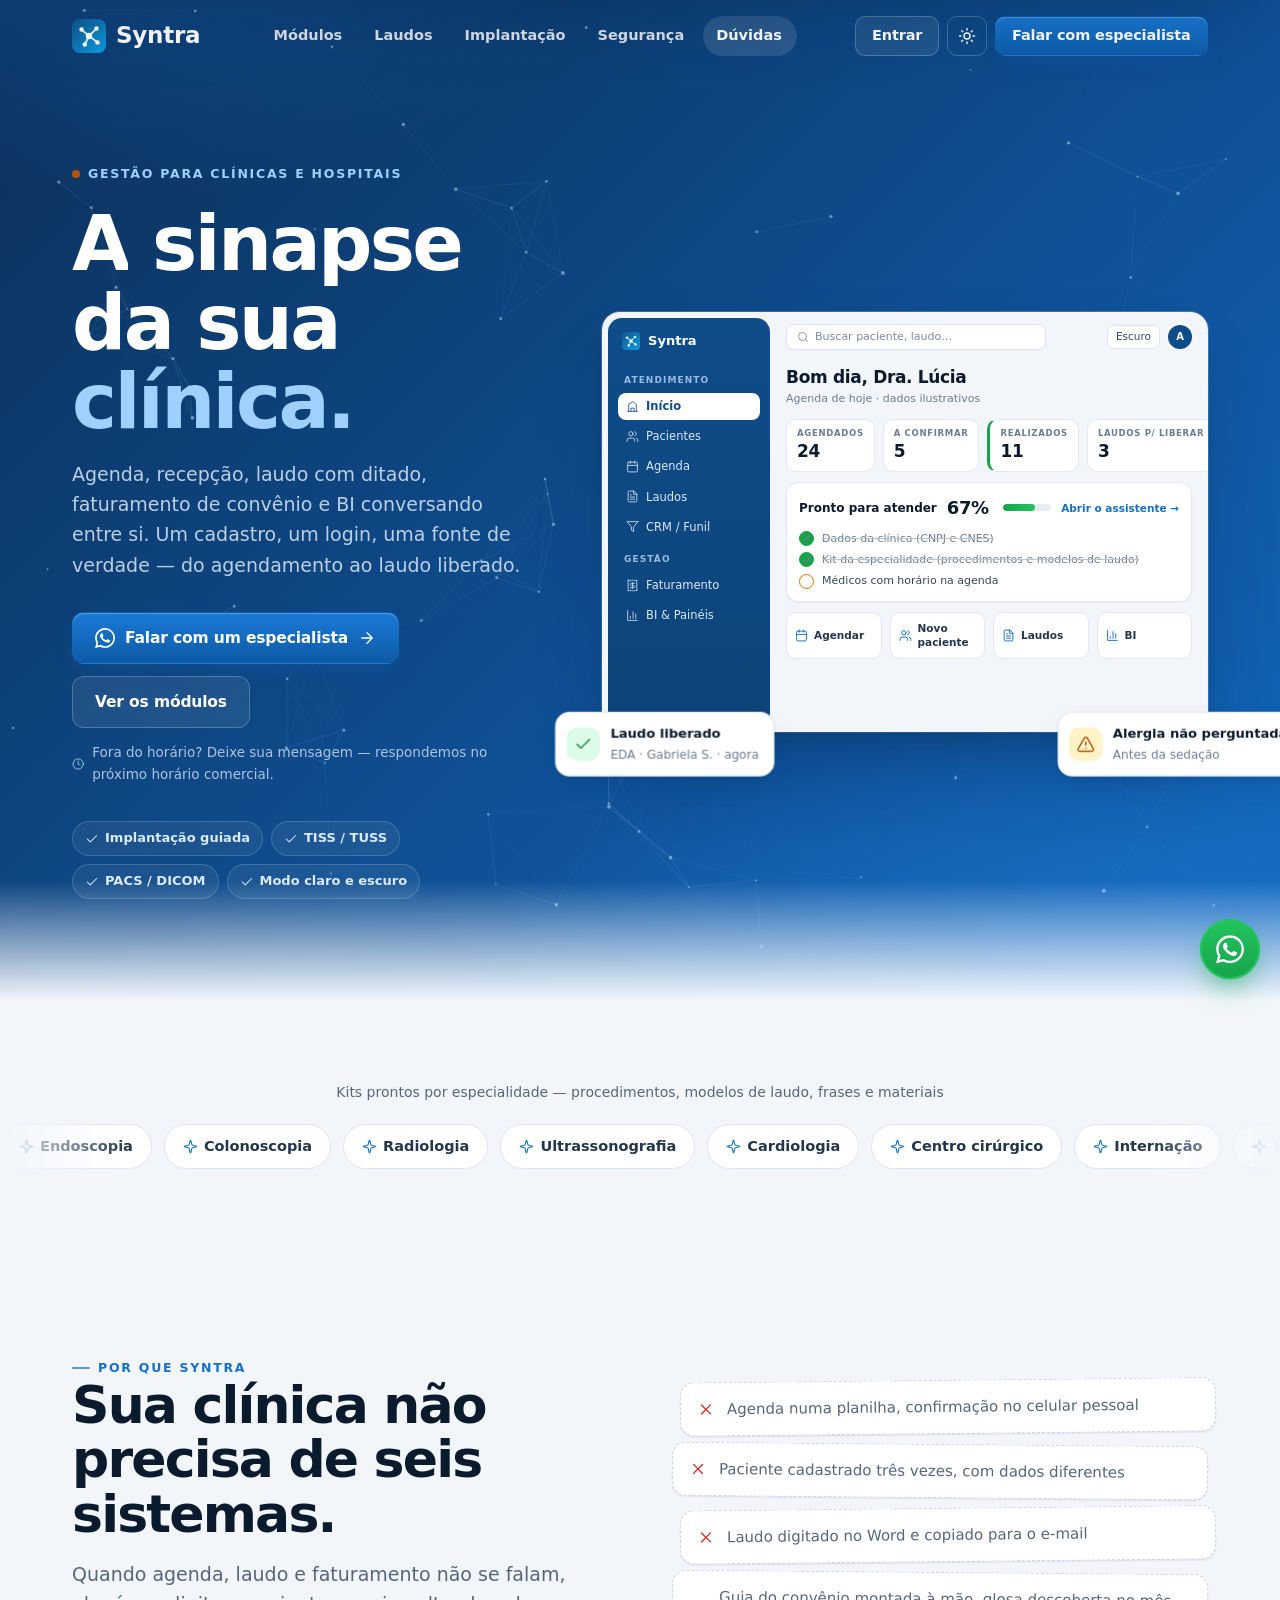
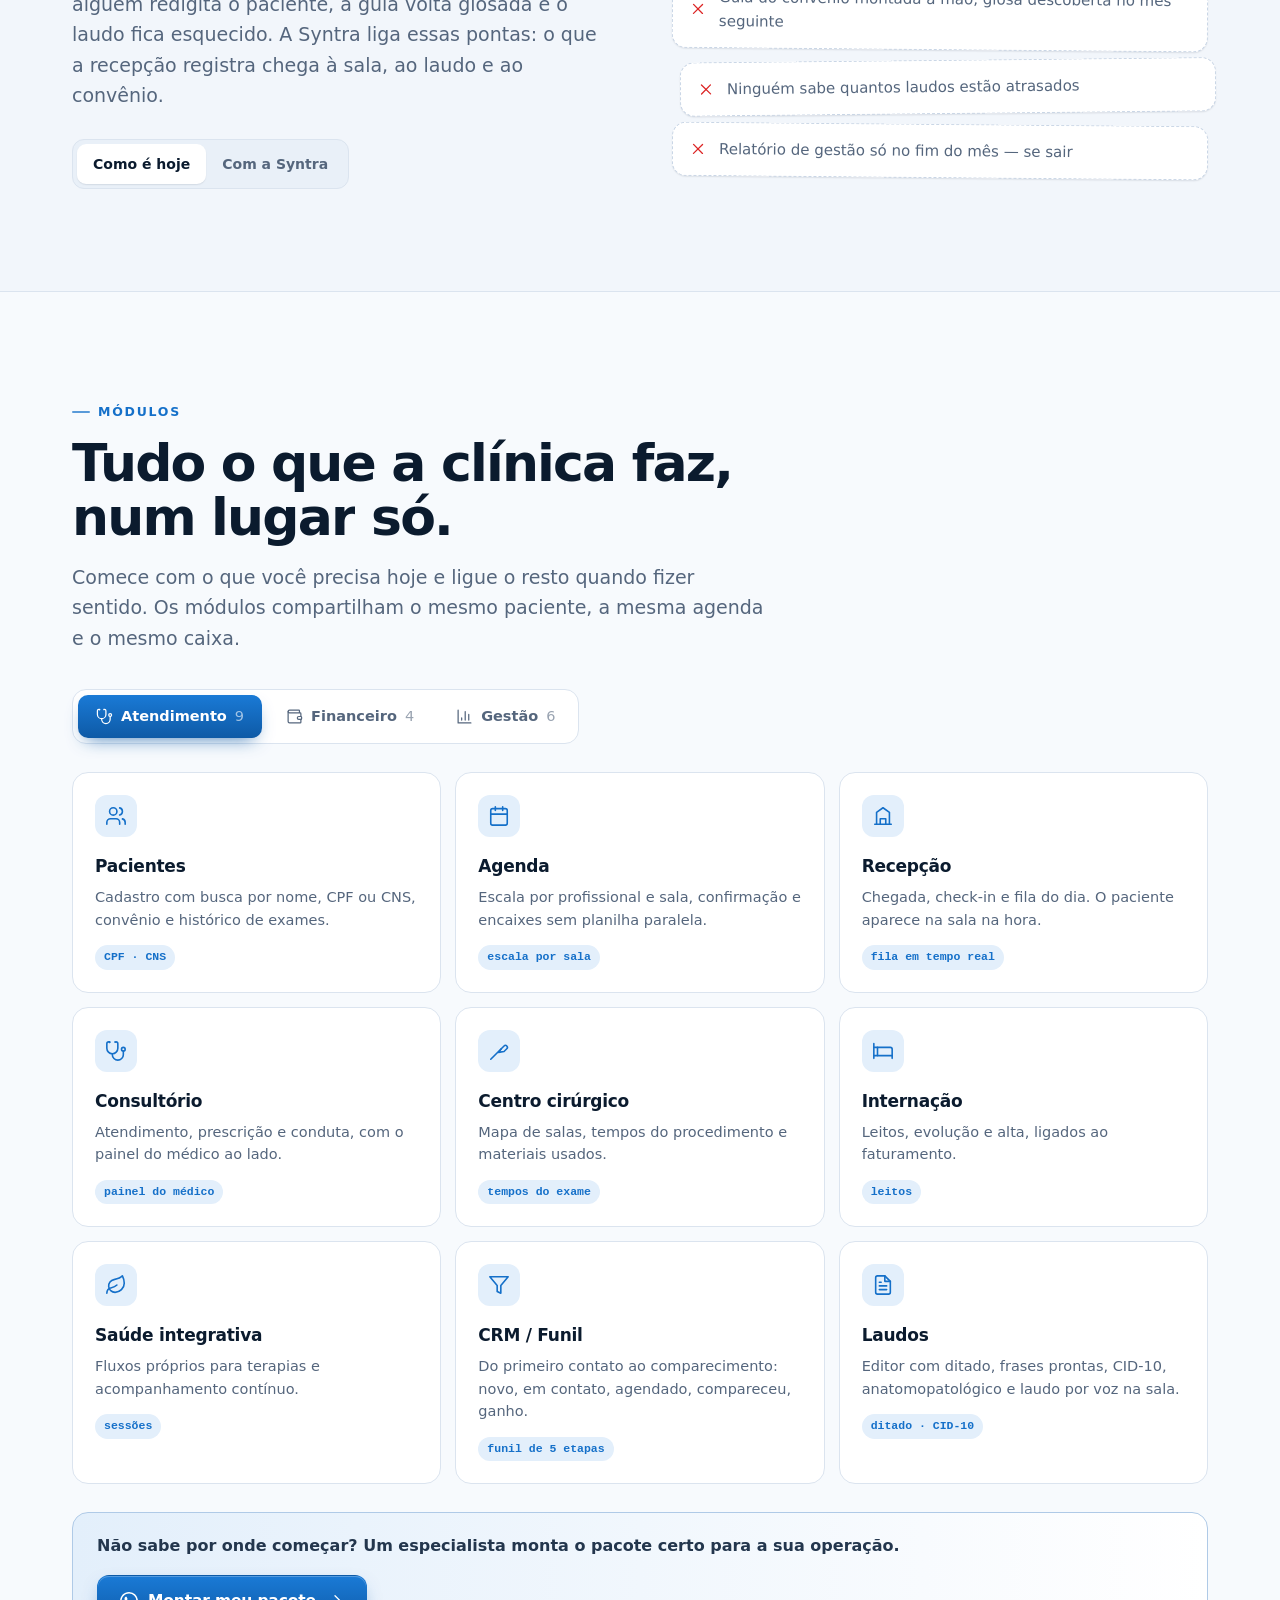
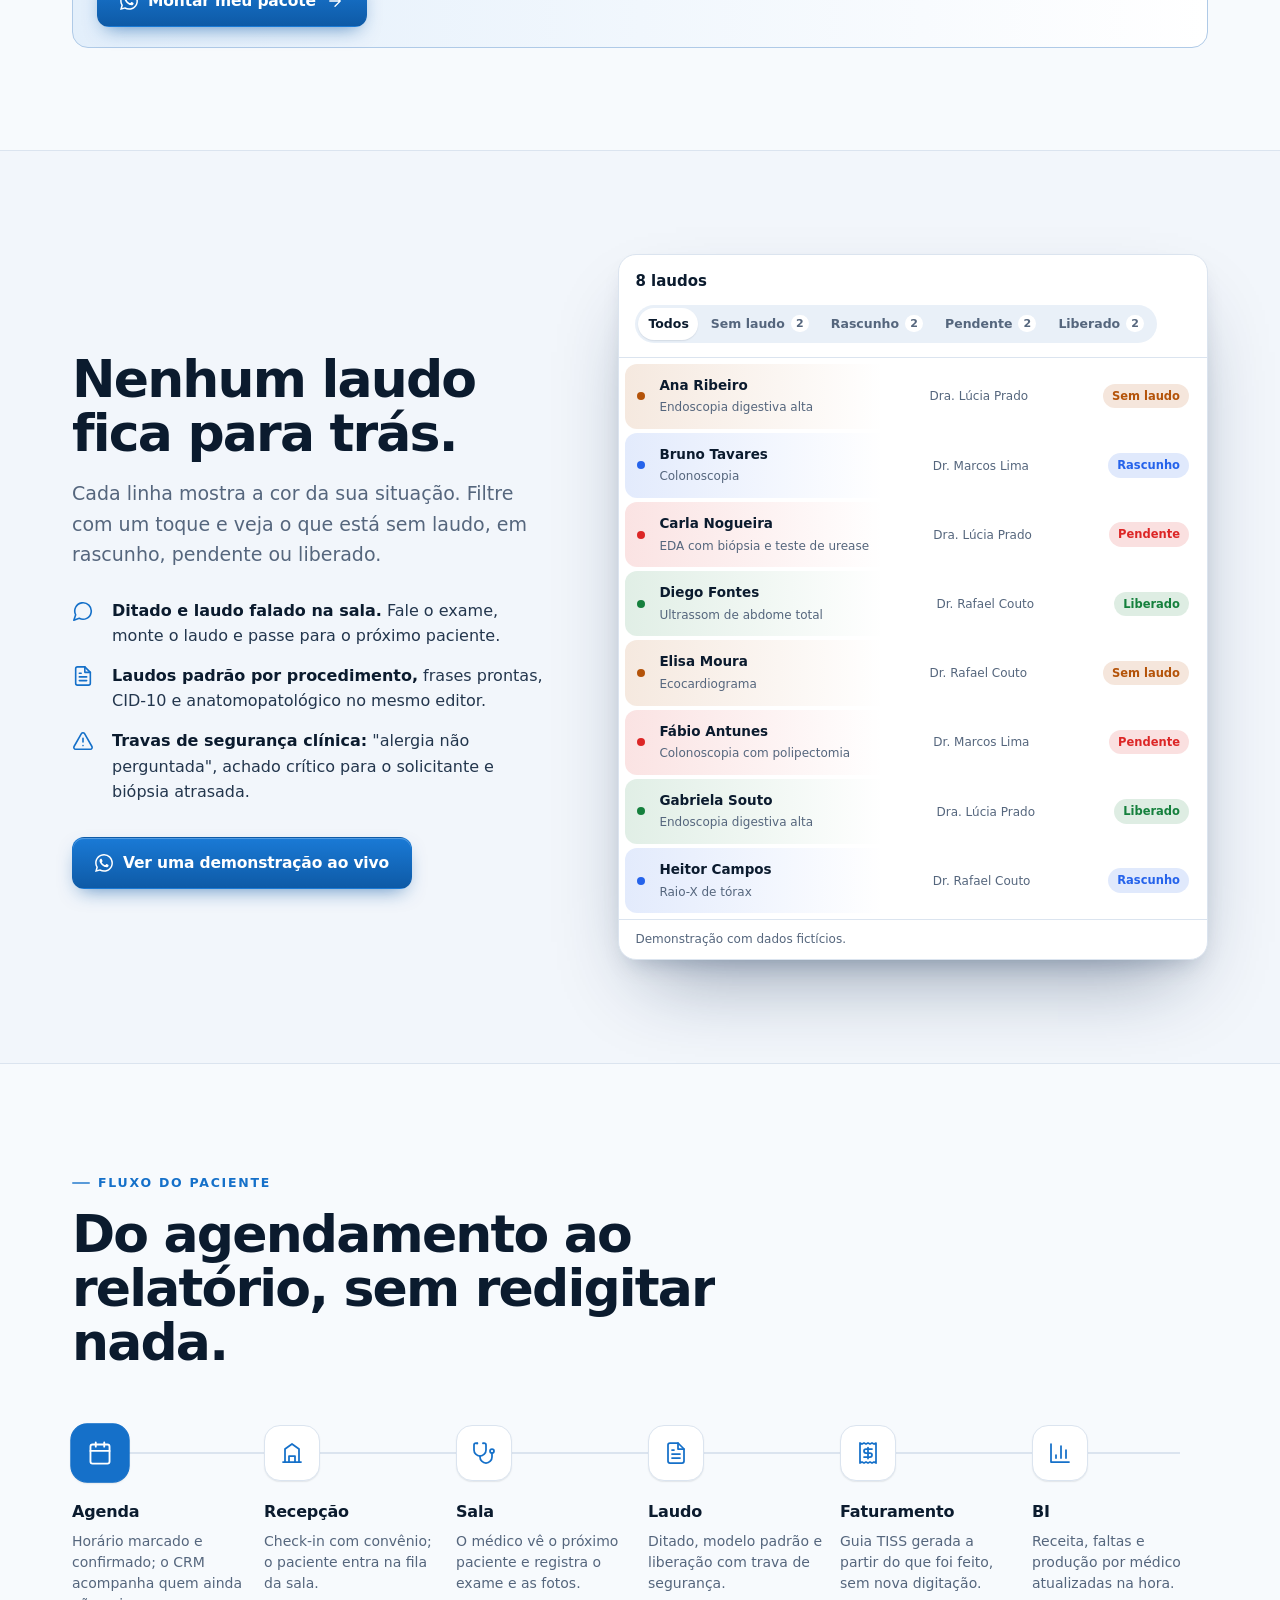
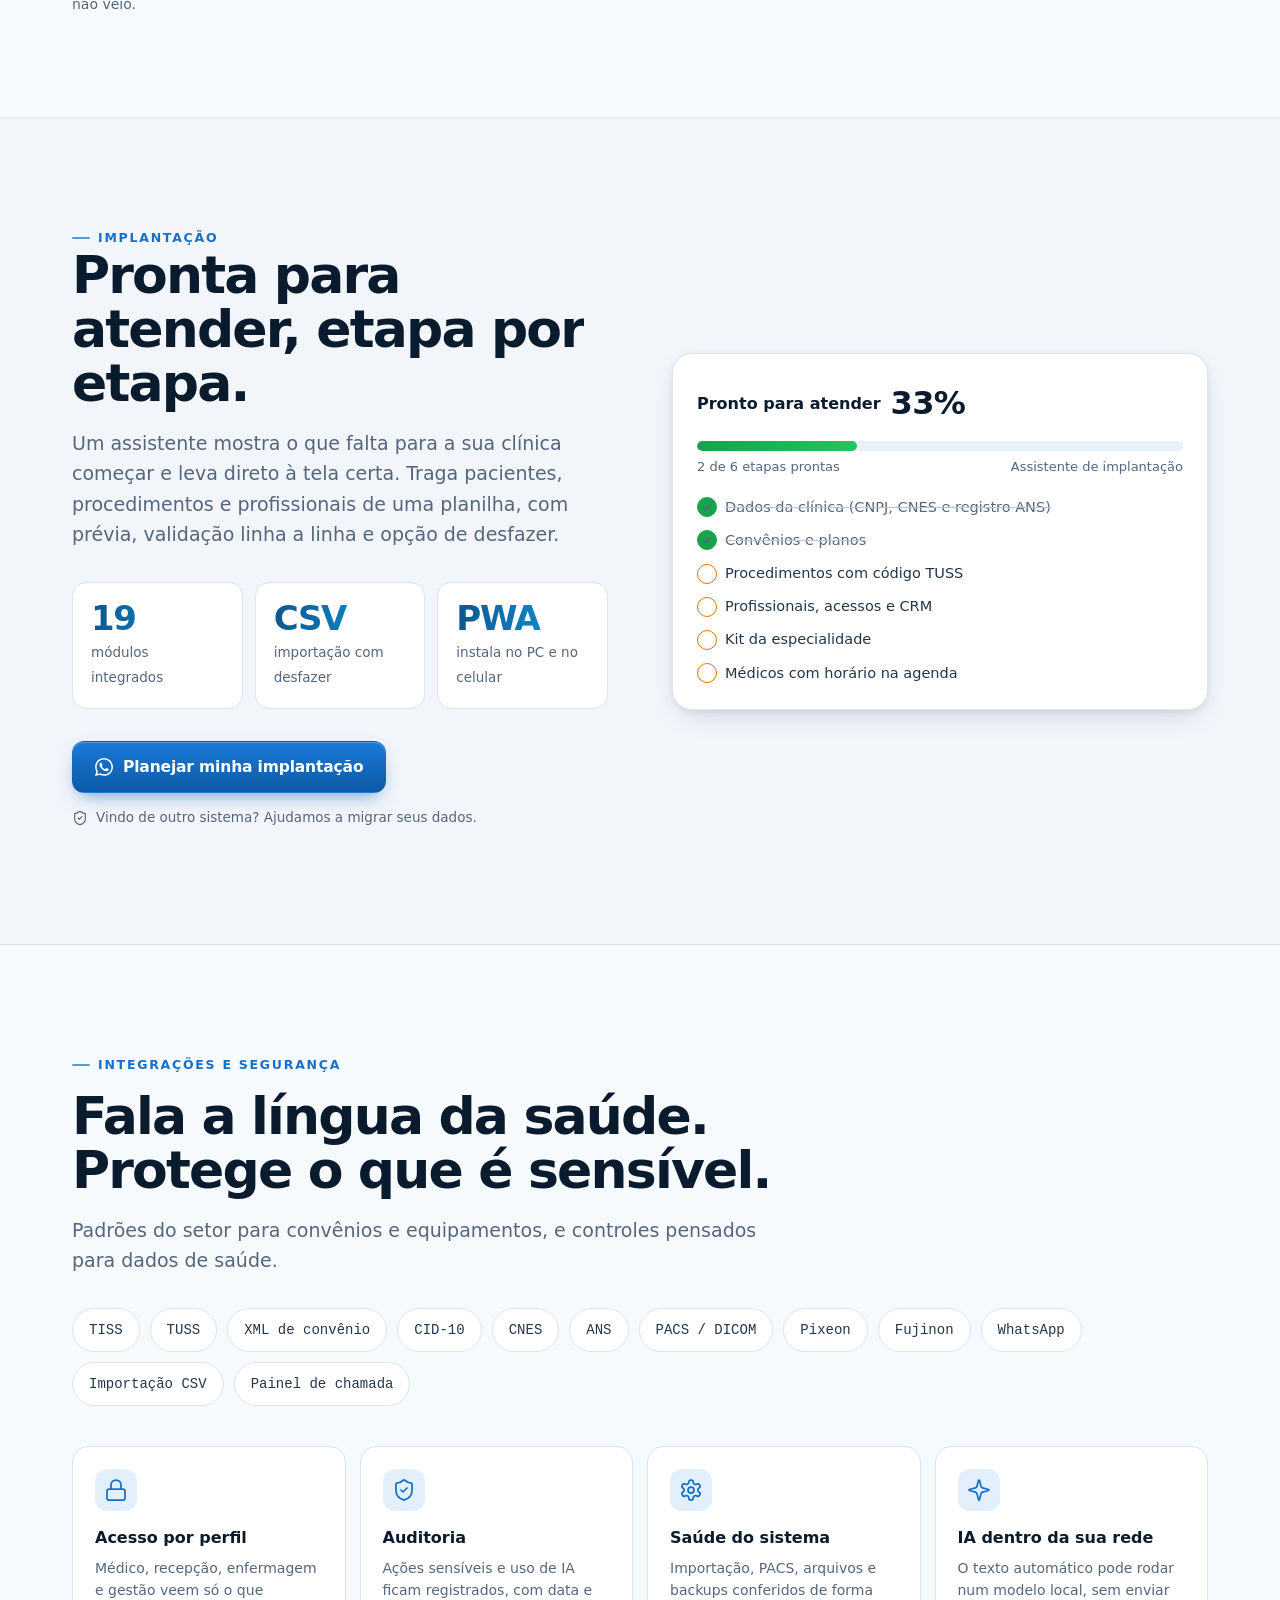
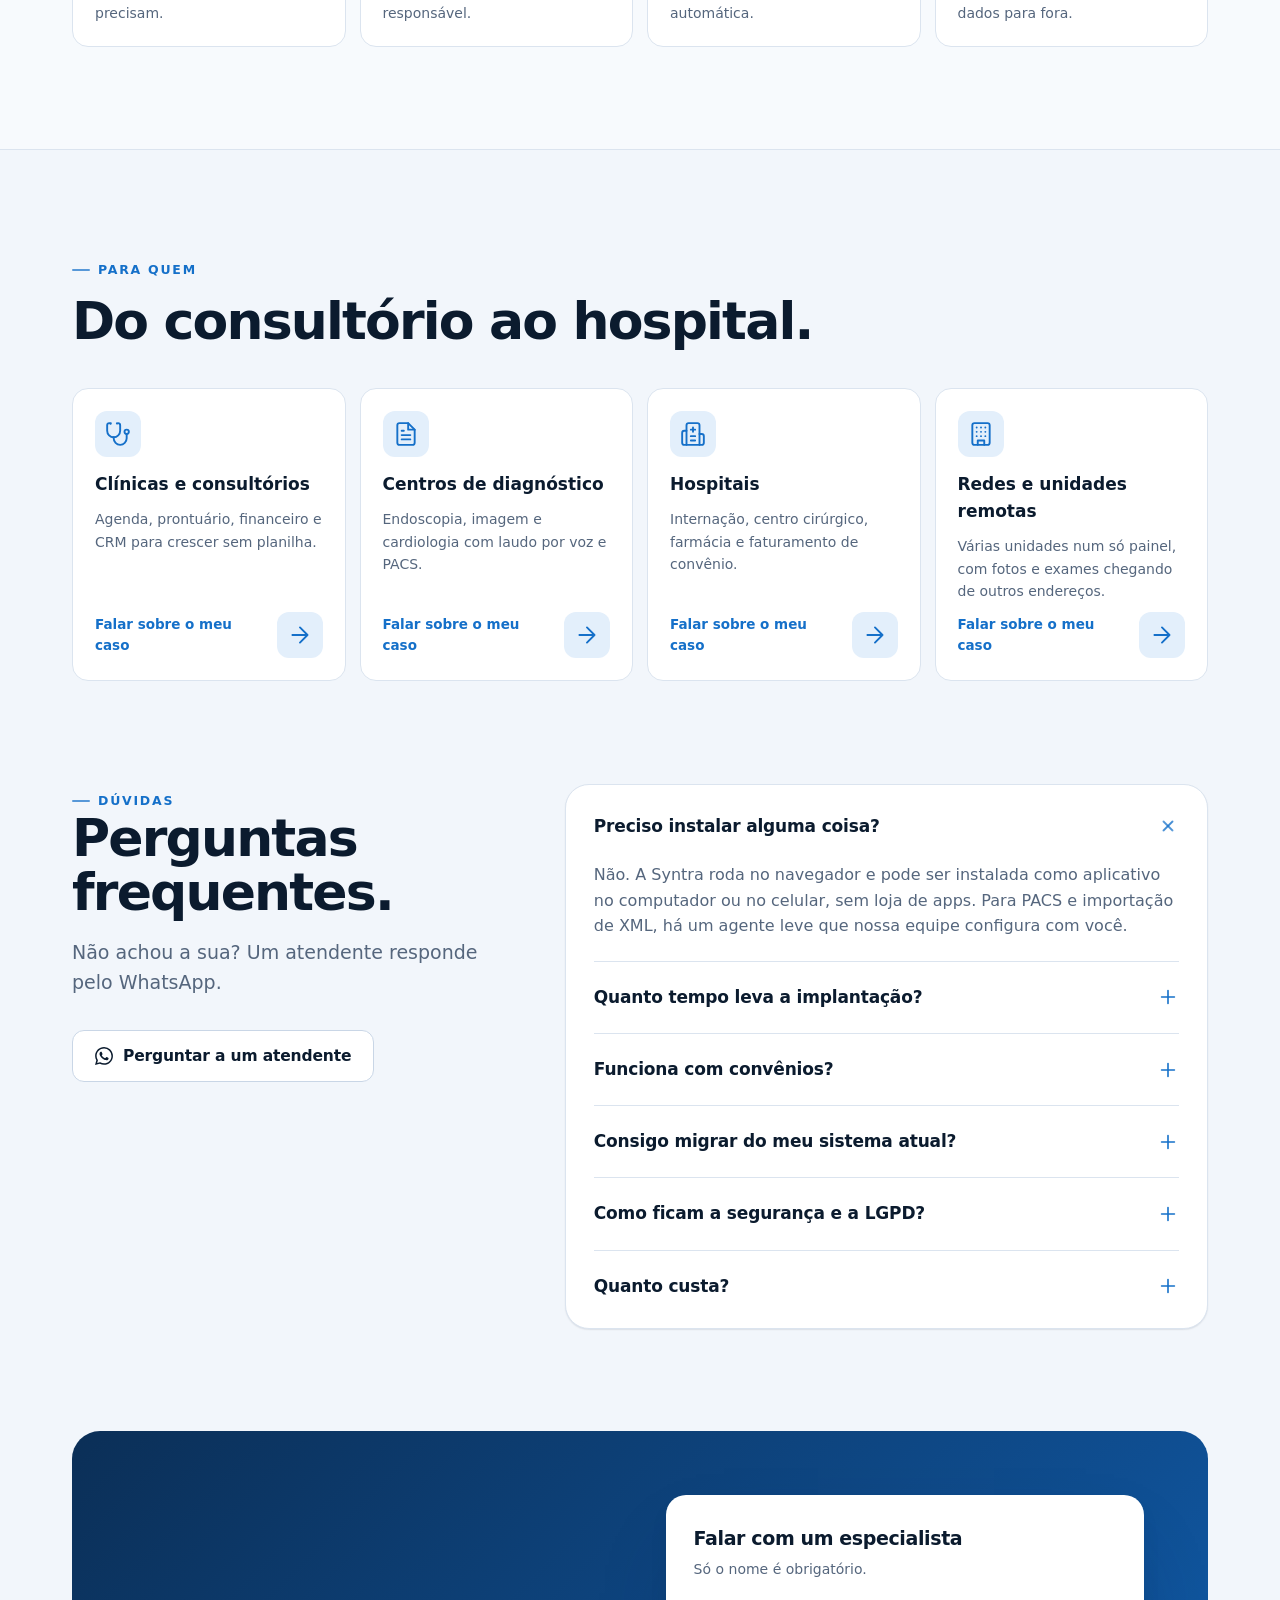
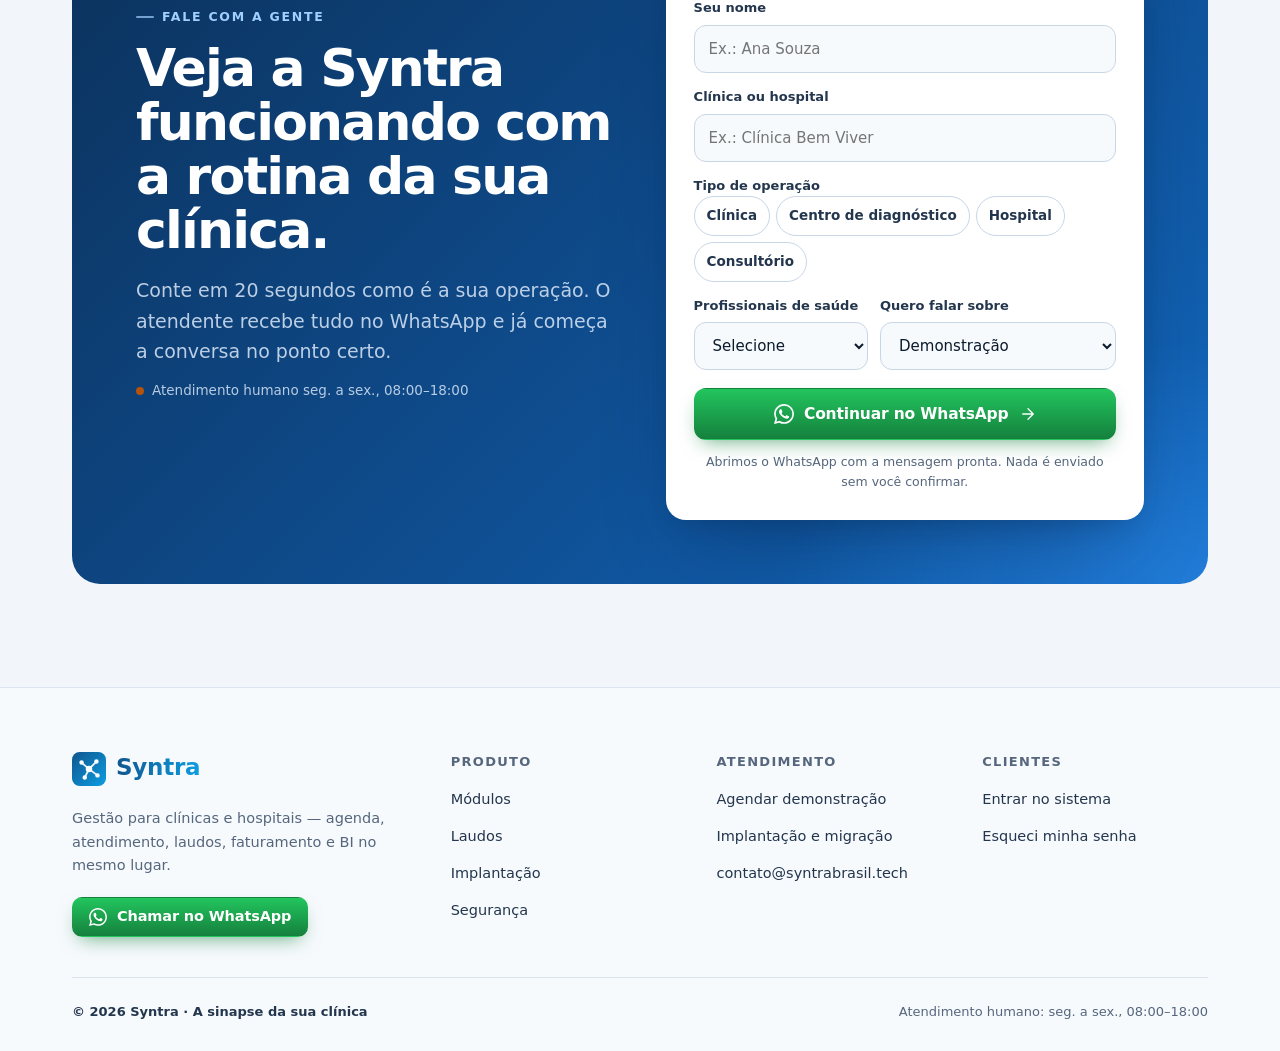
==== commit 2b2117ce: "Botões mantêm a mensagem própria quando a configuração em cache não tem a origem Co-Authored-By: Cla" ====
--- a/index.html
+++ b/index.html
@@ -750,7 +750,7 @@
   <a class="fab__btn" href="https://wa.me/554896225170?text=Ol%C3%A1%21%20Estou%20no%20site%20da%20Syntra%20e%20tenho%20uma%20d%C3%BAvida." rel="noopener" data-origem="flutuante" data-cta="flutuante" aria-label="Falar com um atendente no WhatsApp"><svg class="" width="28" height="28" viewBox="0 0 24 24" fill="currentColor" aria-hidden="true"><path d="M17.47 14.38c-.3-.15-1.75-.86-2.02-.96-.27-.1-.47-.15-.67.15-.2.3-.77.96-.94 1.16-.17.2-.35.22-.64.07-.3-.15-1.25-.46-2.38-1.47-.88-.79-1.47-1.76-1.65-2.06-.17-.3-.02-.46.13-.6.13-.14.3-.35.45-.52.15-.18.2-.3.3-.5.1-.2.05-.37-.03-.52-.07-.15-.67-1.6-.92-2.2-.24-.58-.49-.5-.67-.5h-.57c-.2 0-.52.07-.79.37-.27.3-1.04 1.02-1.04 2.48 0 1.46 1.07 2.88 1.21 3.07.15.2 2.1 3.2 5.08 4.49.71.3 1.26.49 1.7.63.71.22 1.36.19 1.87.12.57-.09 1.75-.72 2-1.41.25-.7.25-1.29.17-1.41-.07-.13-.27-.2-.57-.35M12.05 21.79h-.01a9.87 9.87 0 0 1-5.03-1.38l-.36-.21-3.74.98 1-3.65-.24-.37a9.86 9.86 0 0 1-1.51-5.26c0-5.45 4.44-9.88 9.9-9.88a9.83 9.83 0 0 1 7 2.9 9.82 9.82 0 0 1 2.89 6.99c0 5.45-4.44 9.88-9.89 9.88m8.41-18.3A11.81 11.81 0 0 0 12.05 0C5.5 0 .16 5.34.16 11.89c0 2.1.55 4.14 1.59 5.94L.06 24l6.3-1.65a11.88 11.88 0 0 0 5.68 1.45h.01c6.55 0 11.89-5.34 11.89-11.9 0-3.17-1.24-6.16-3.48-8.4"/></svg></a>
 </div>
 
-<script src="assets/js/apply-config.js?v=2" defer></script>
+<script src="assets/js/apply-config.js?v=3" defer></script>
 <script src="assets/js/main.js?v=3" defer></script>
 </body>
 </html>
